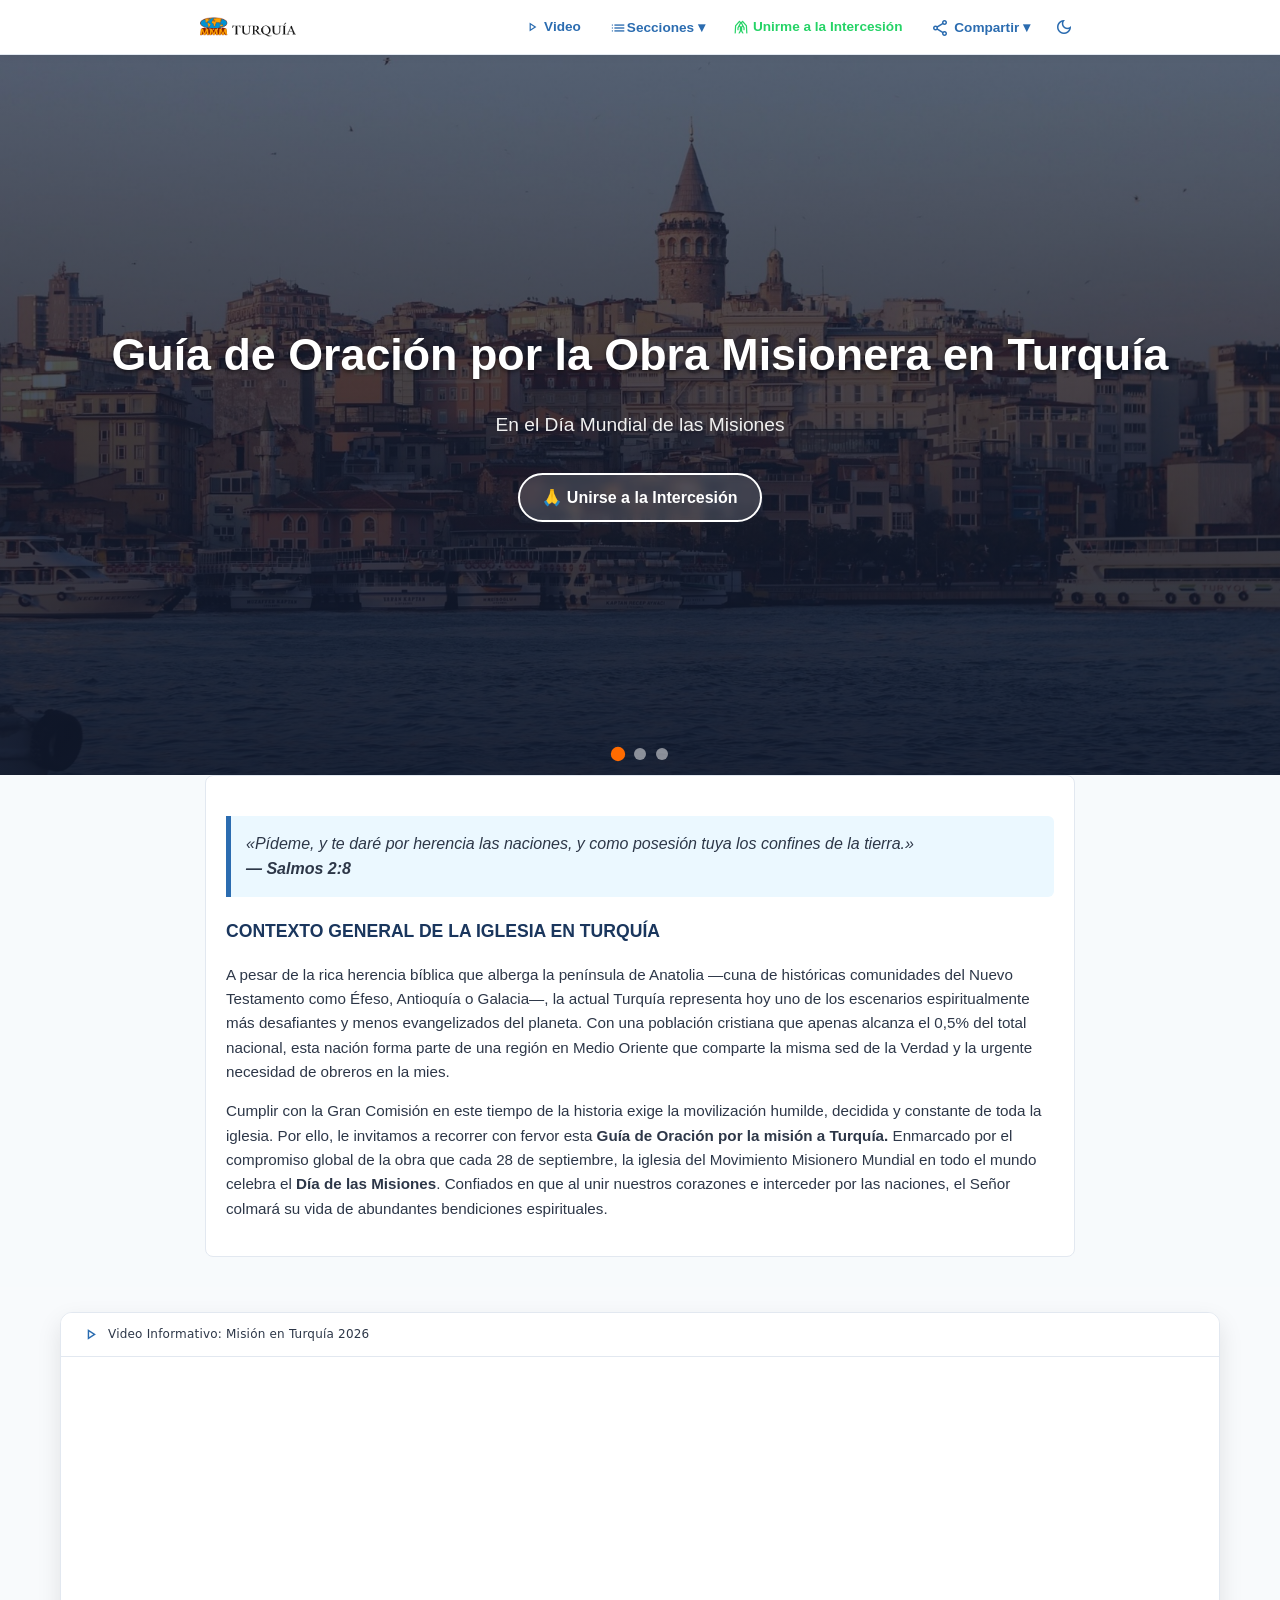
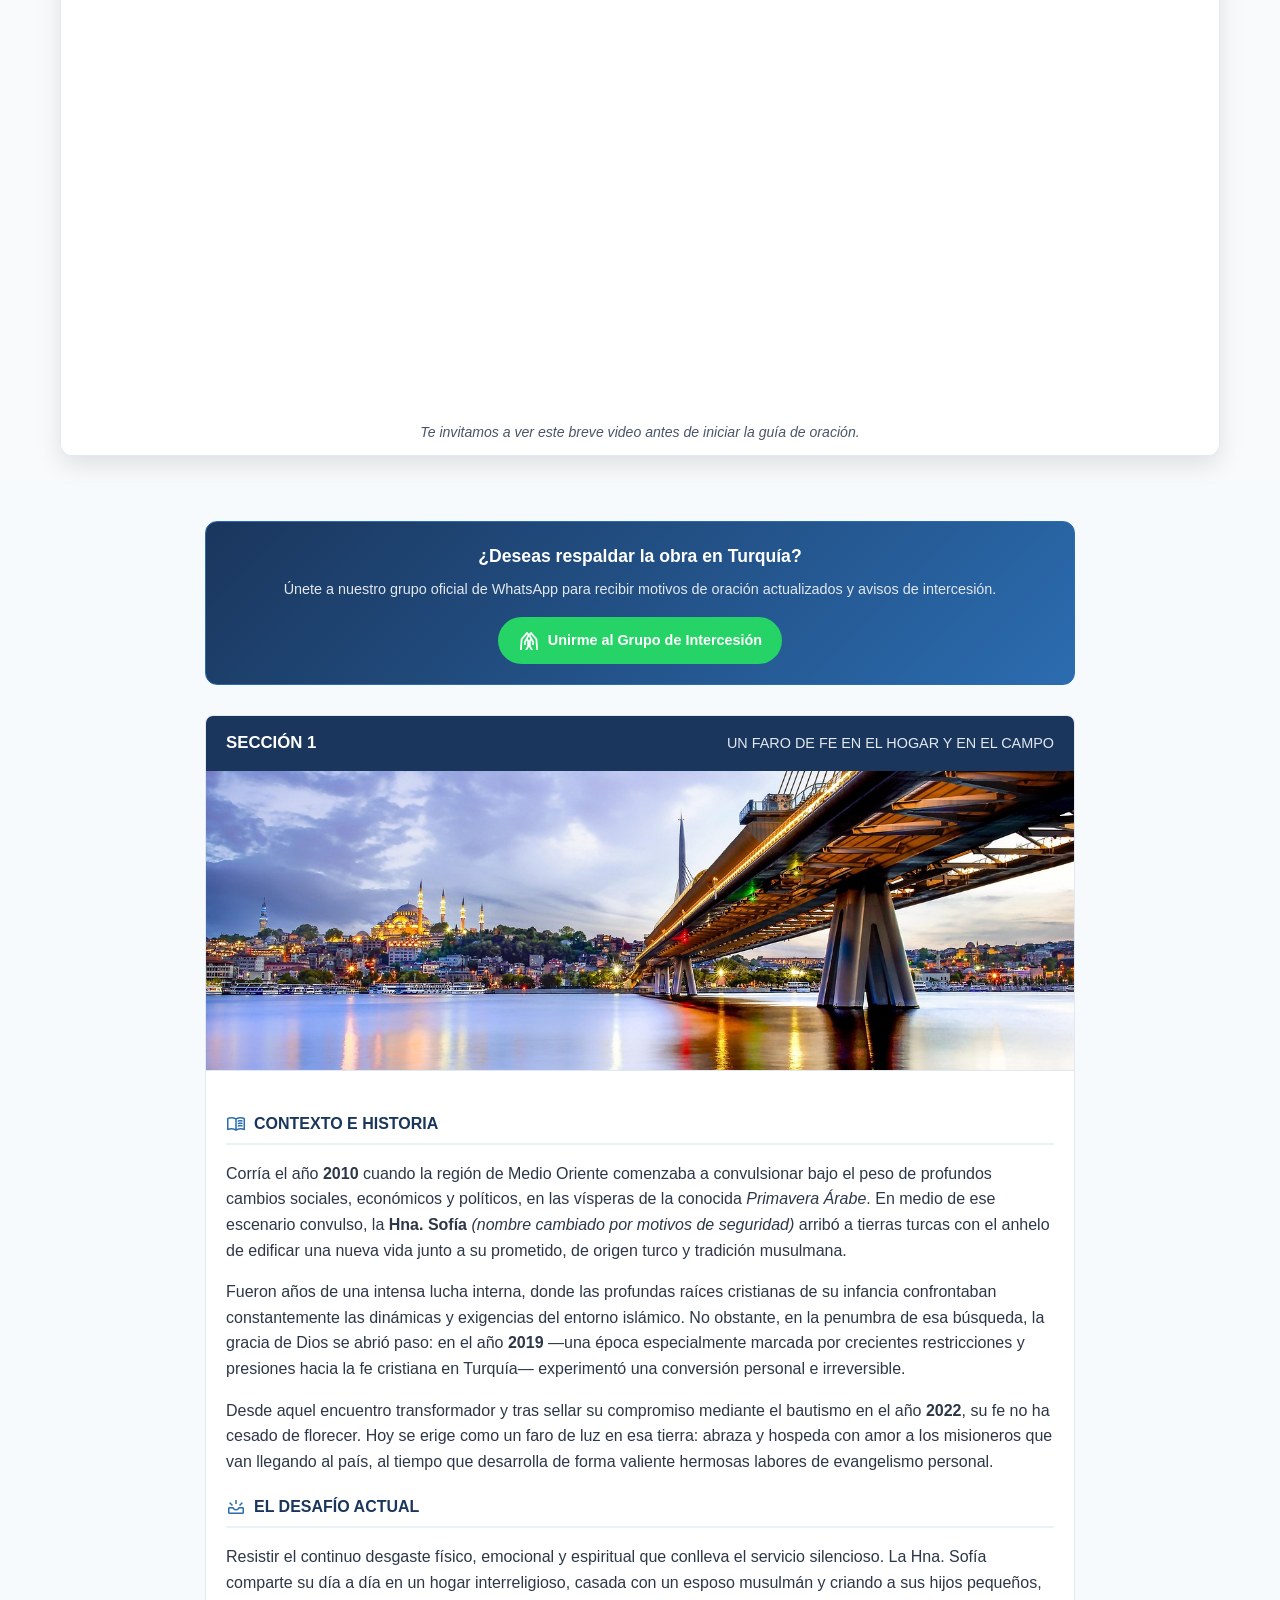
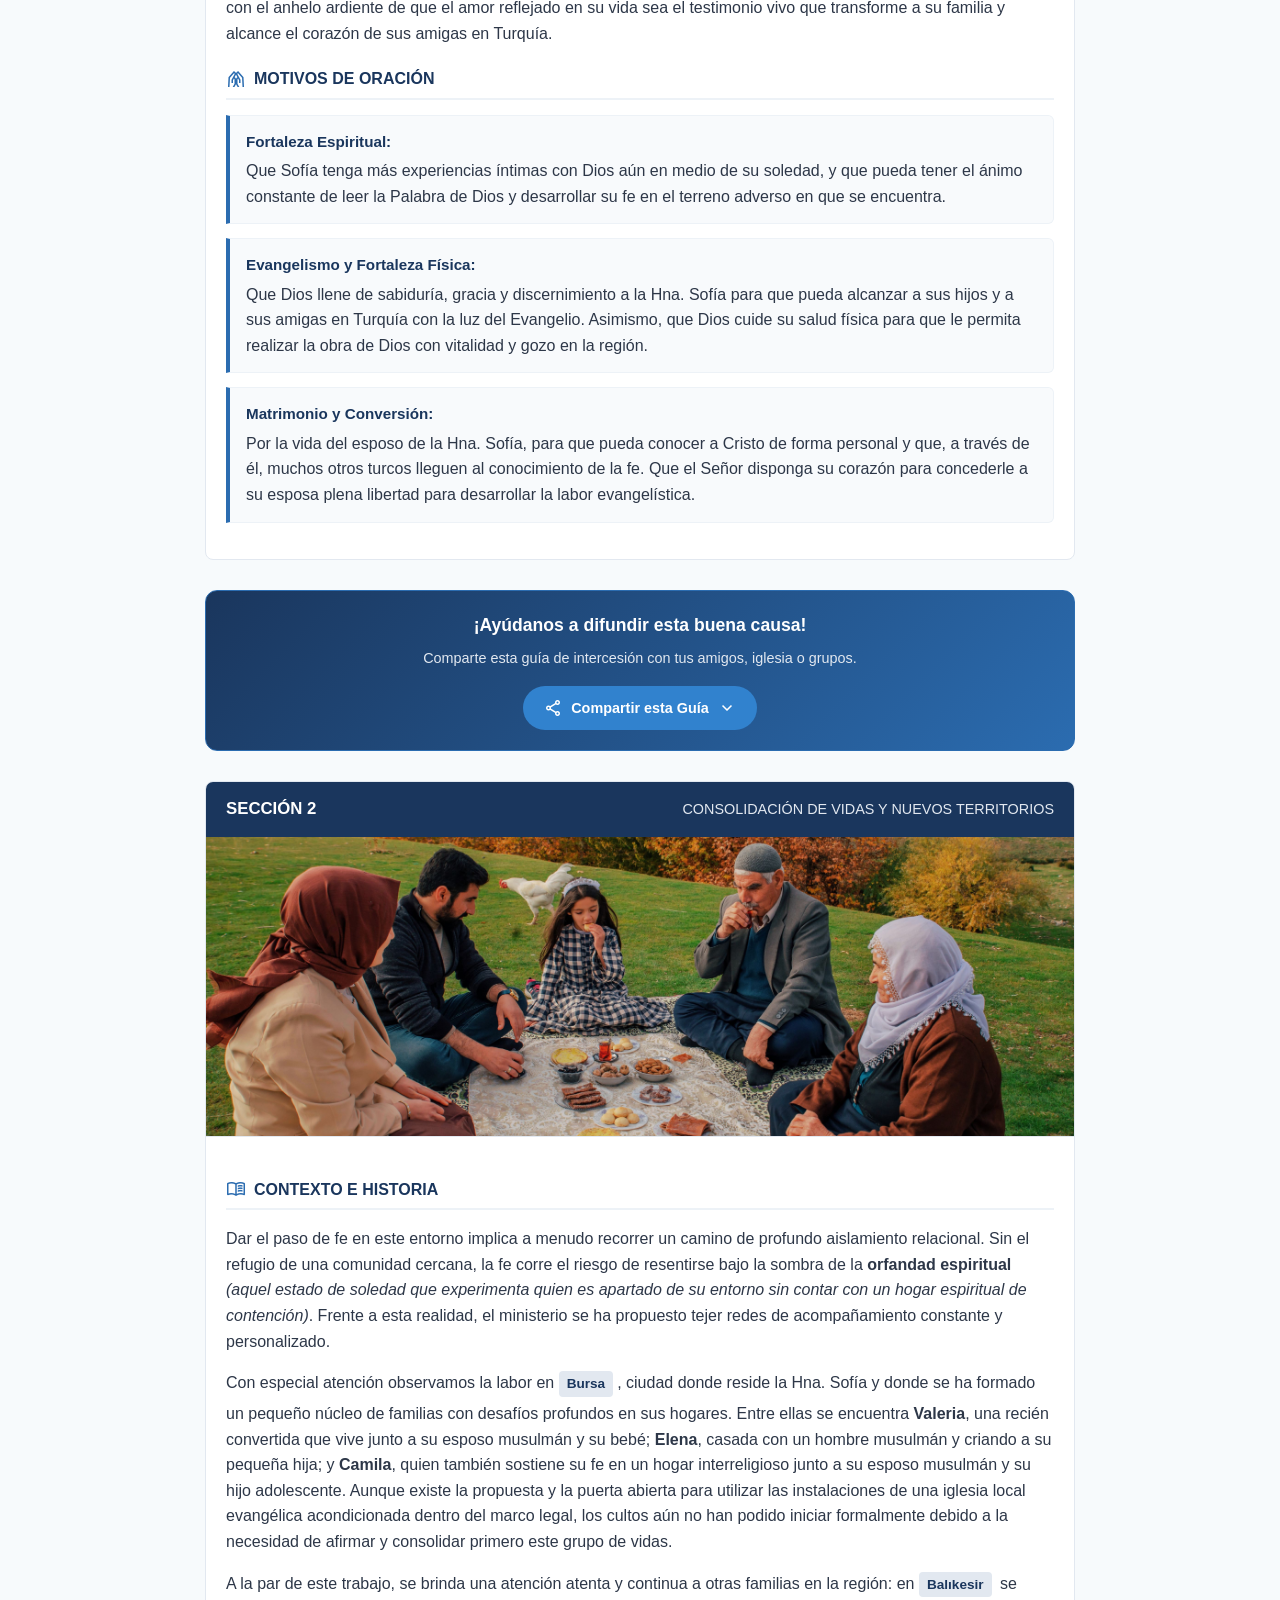
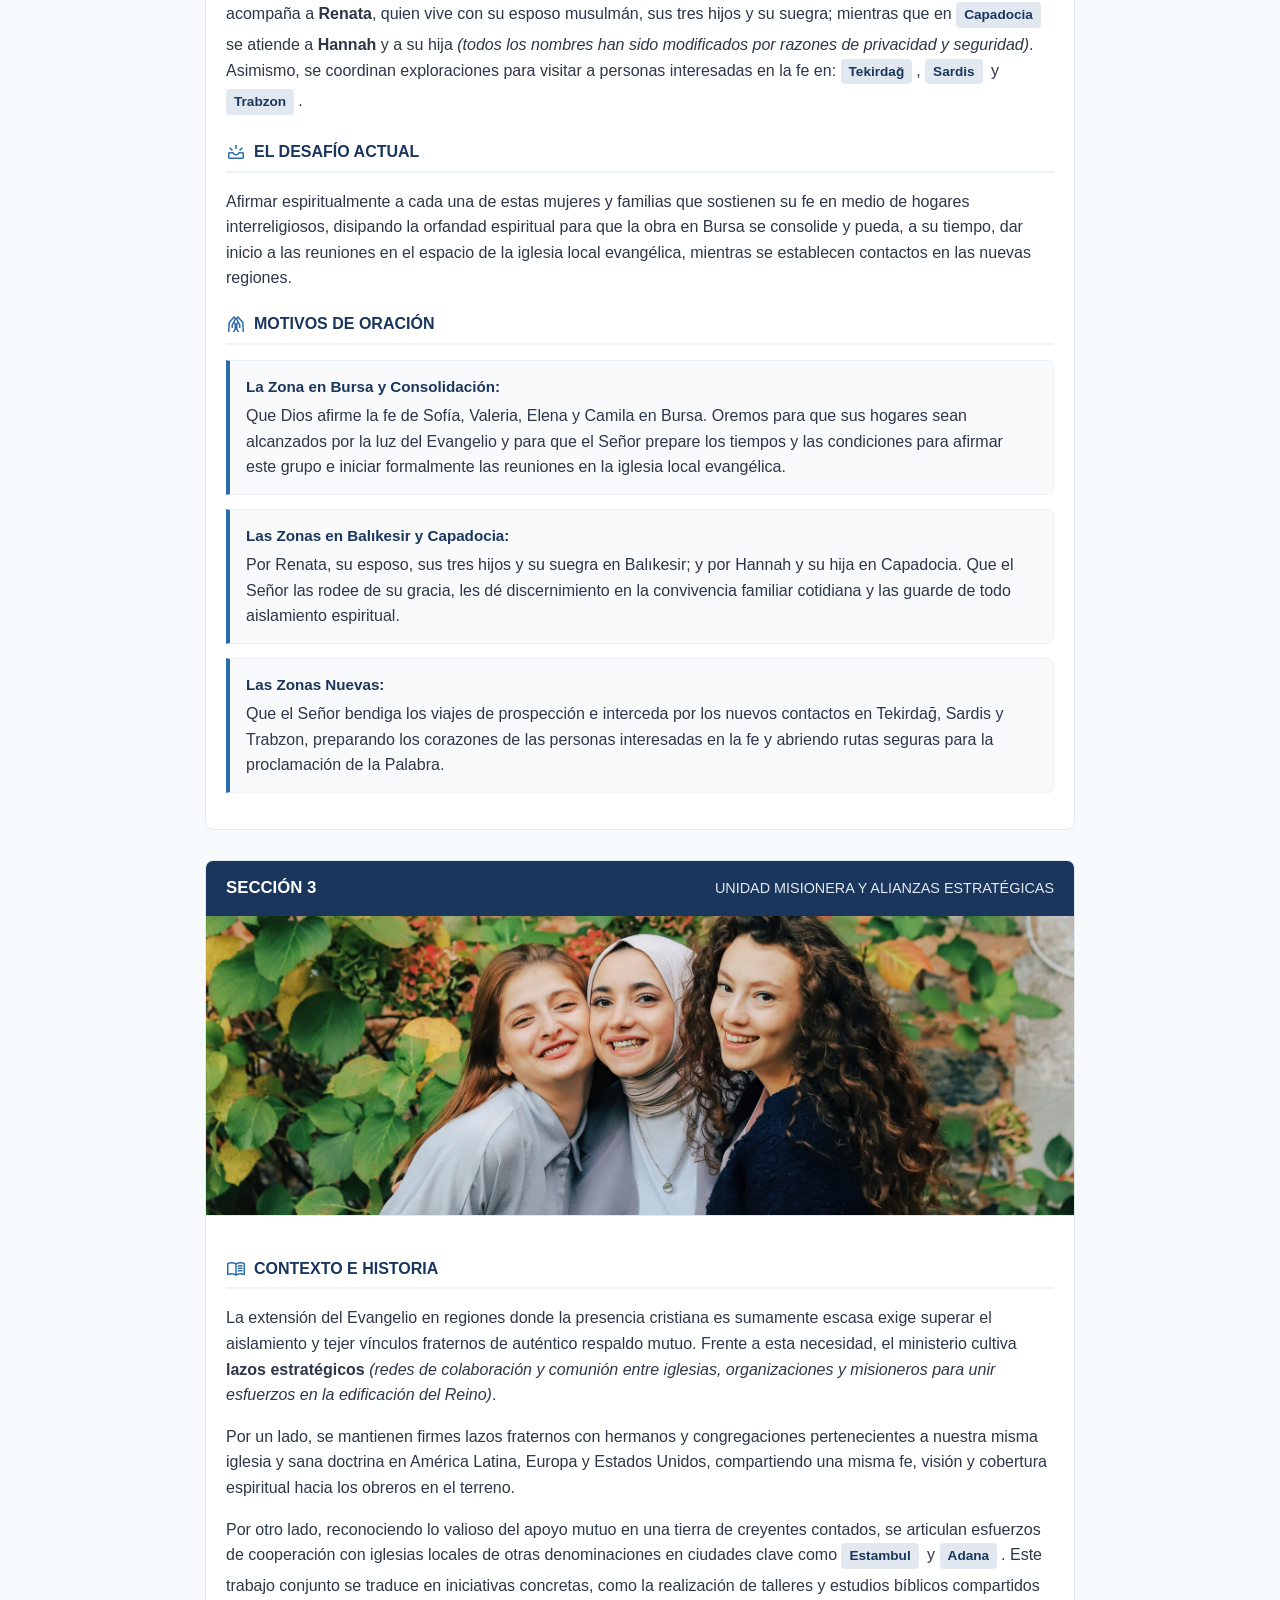
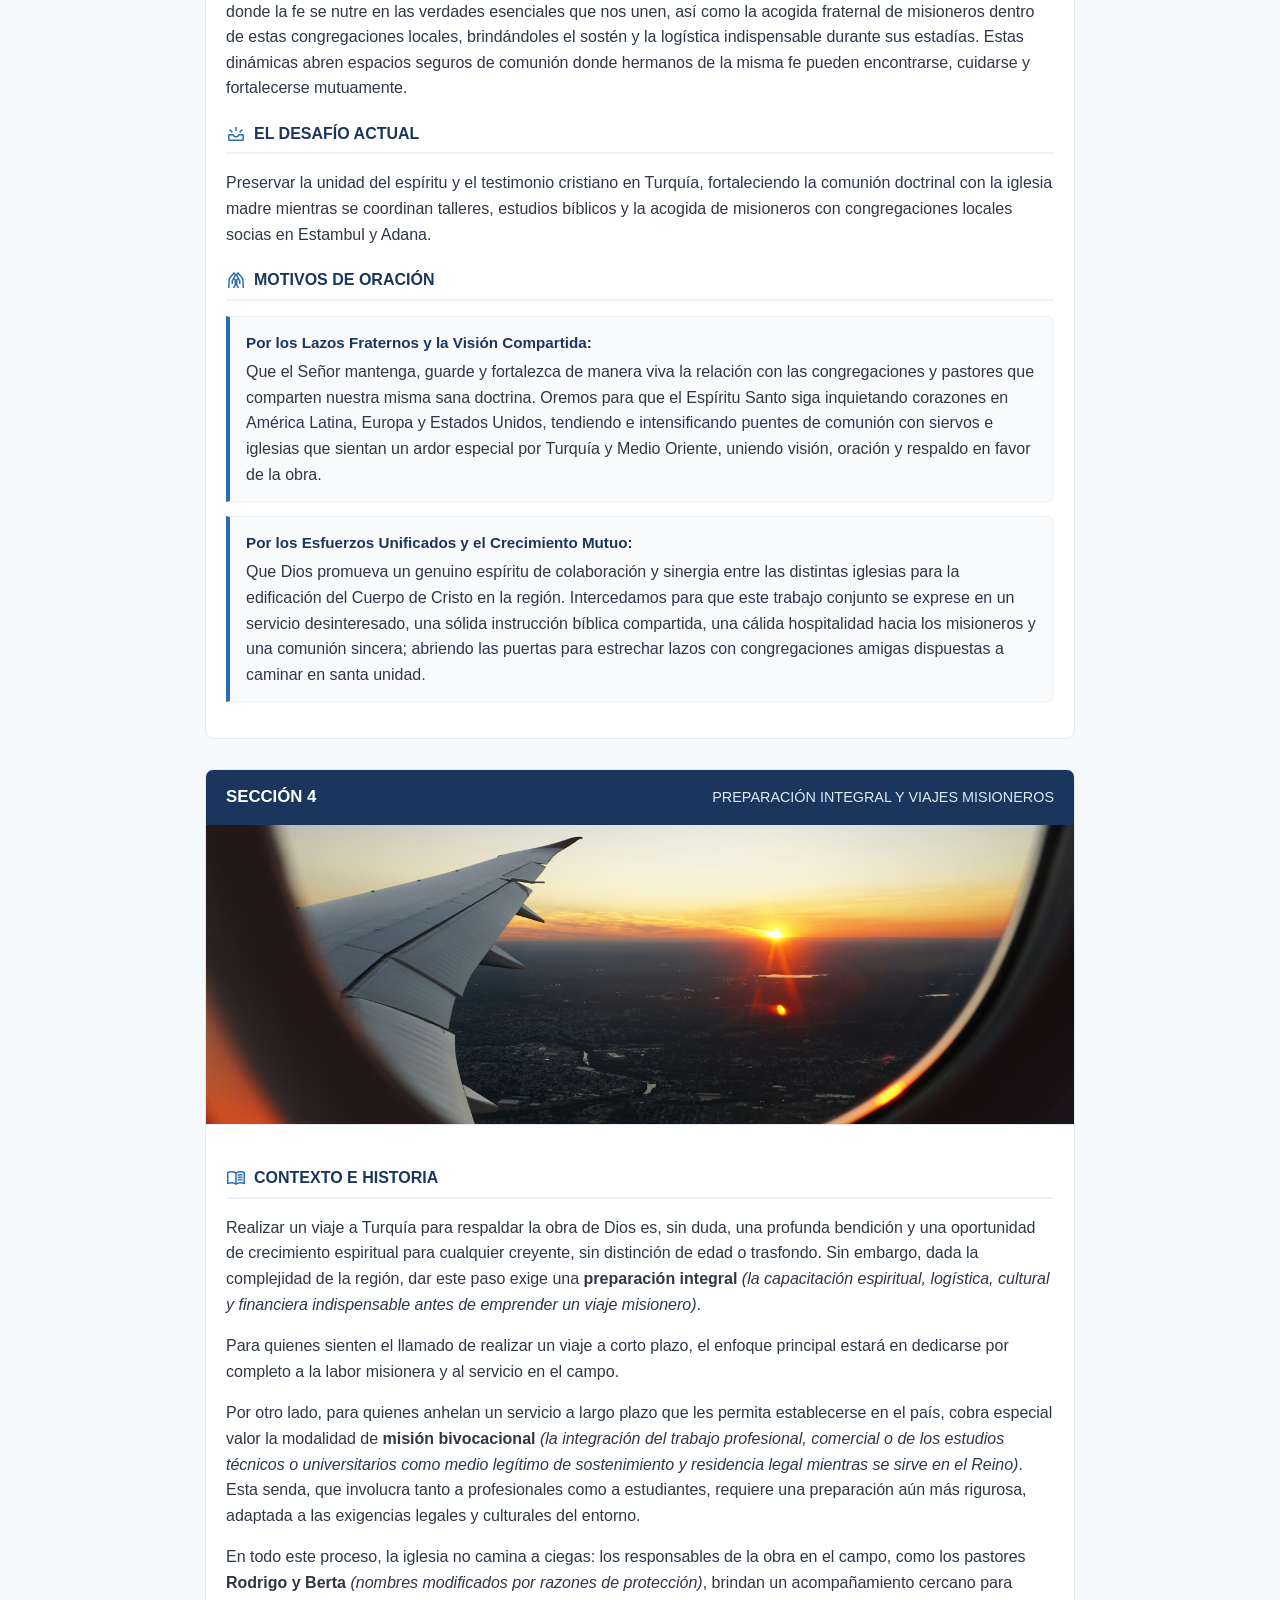
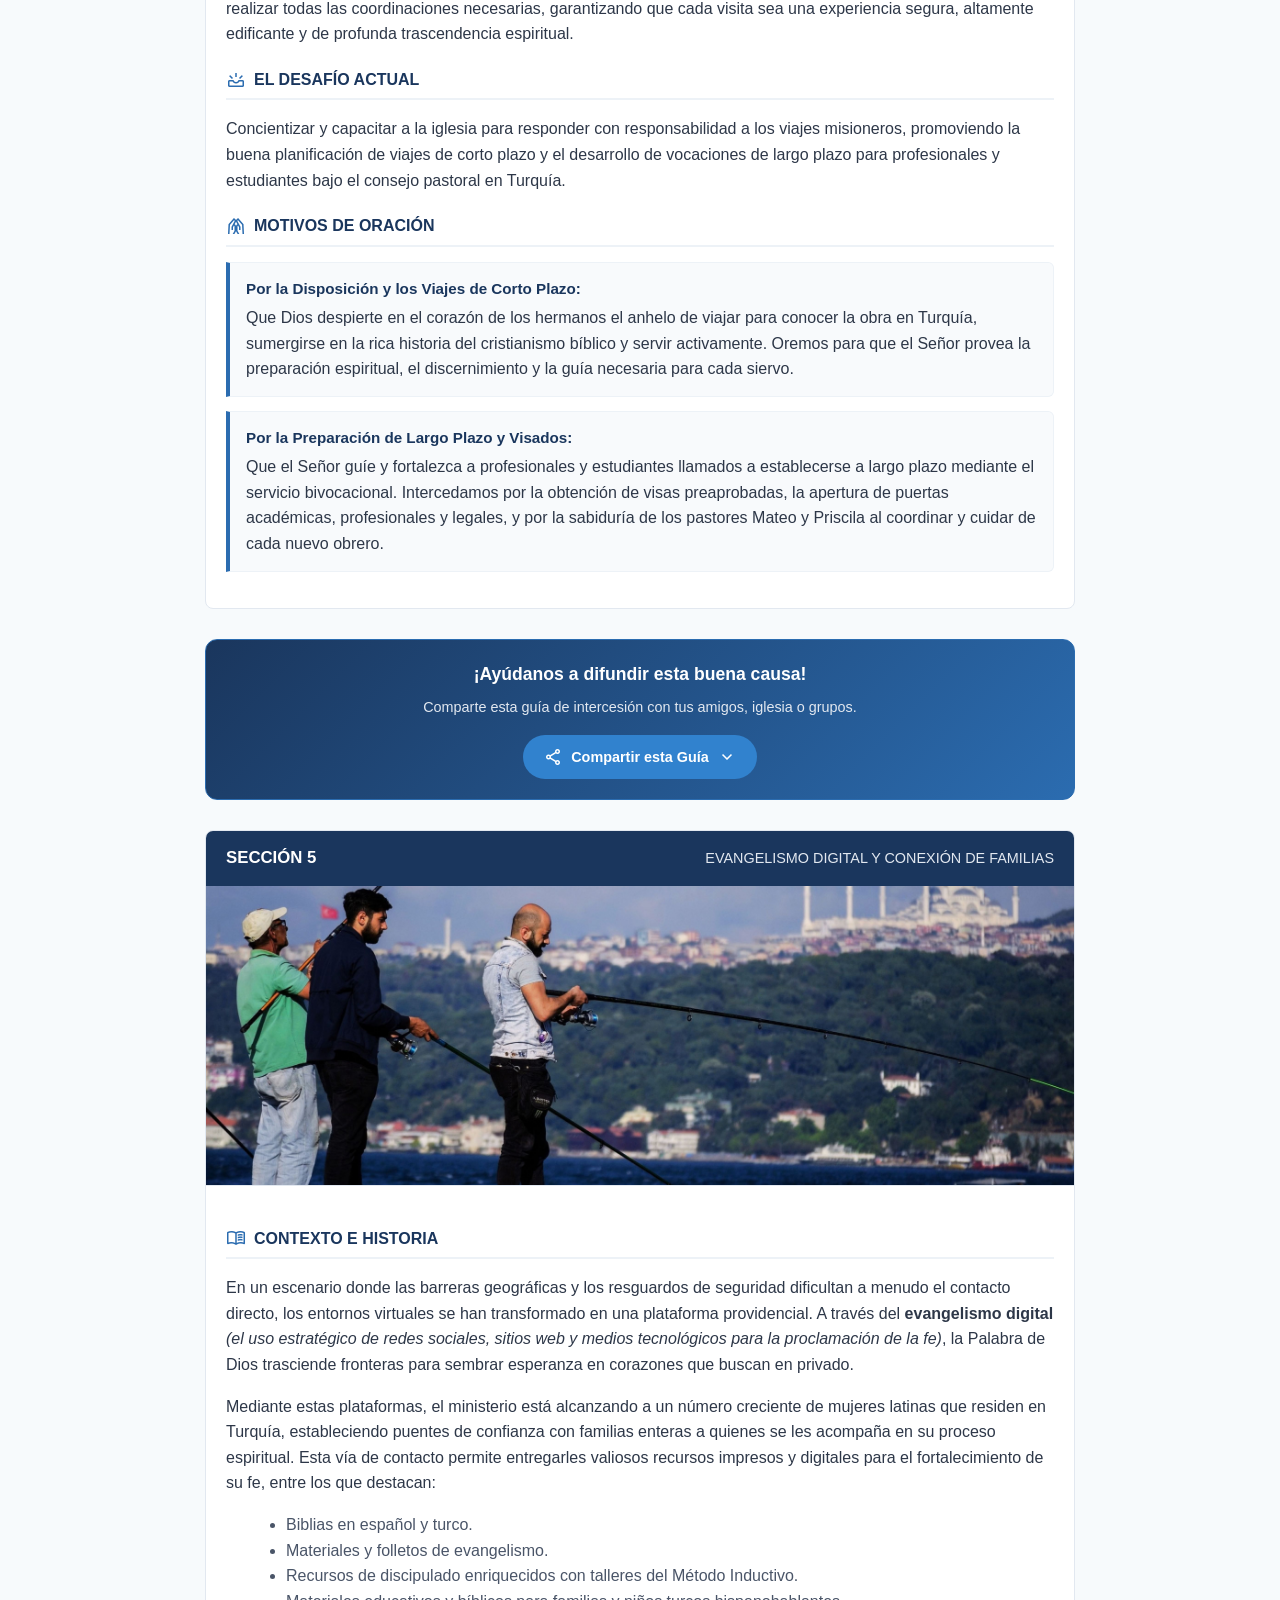
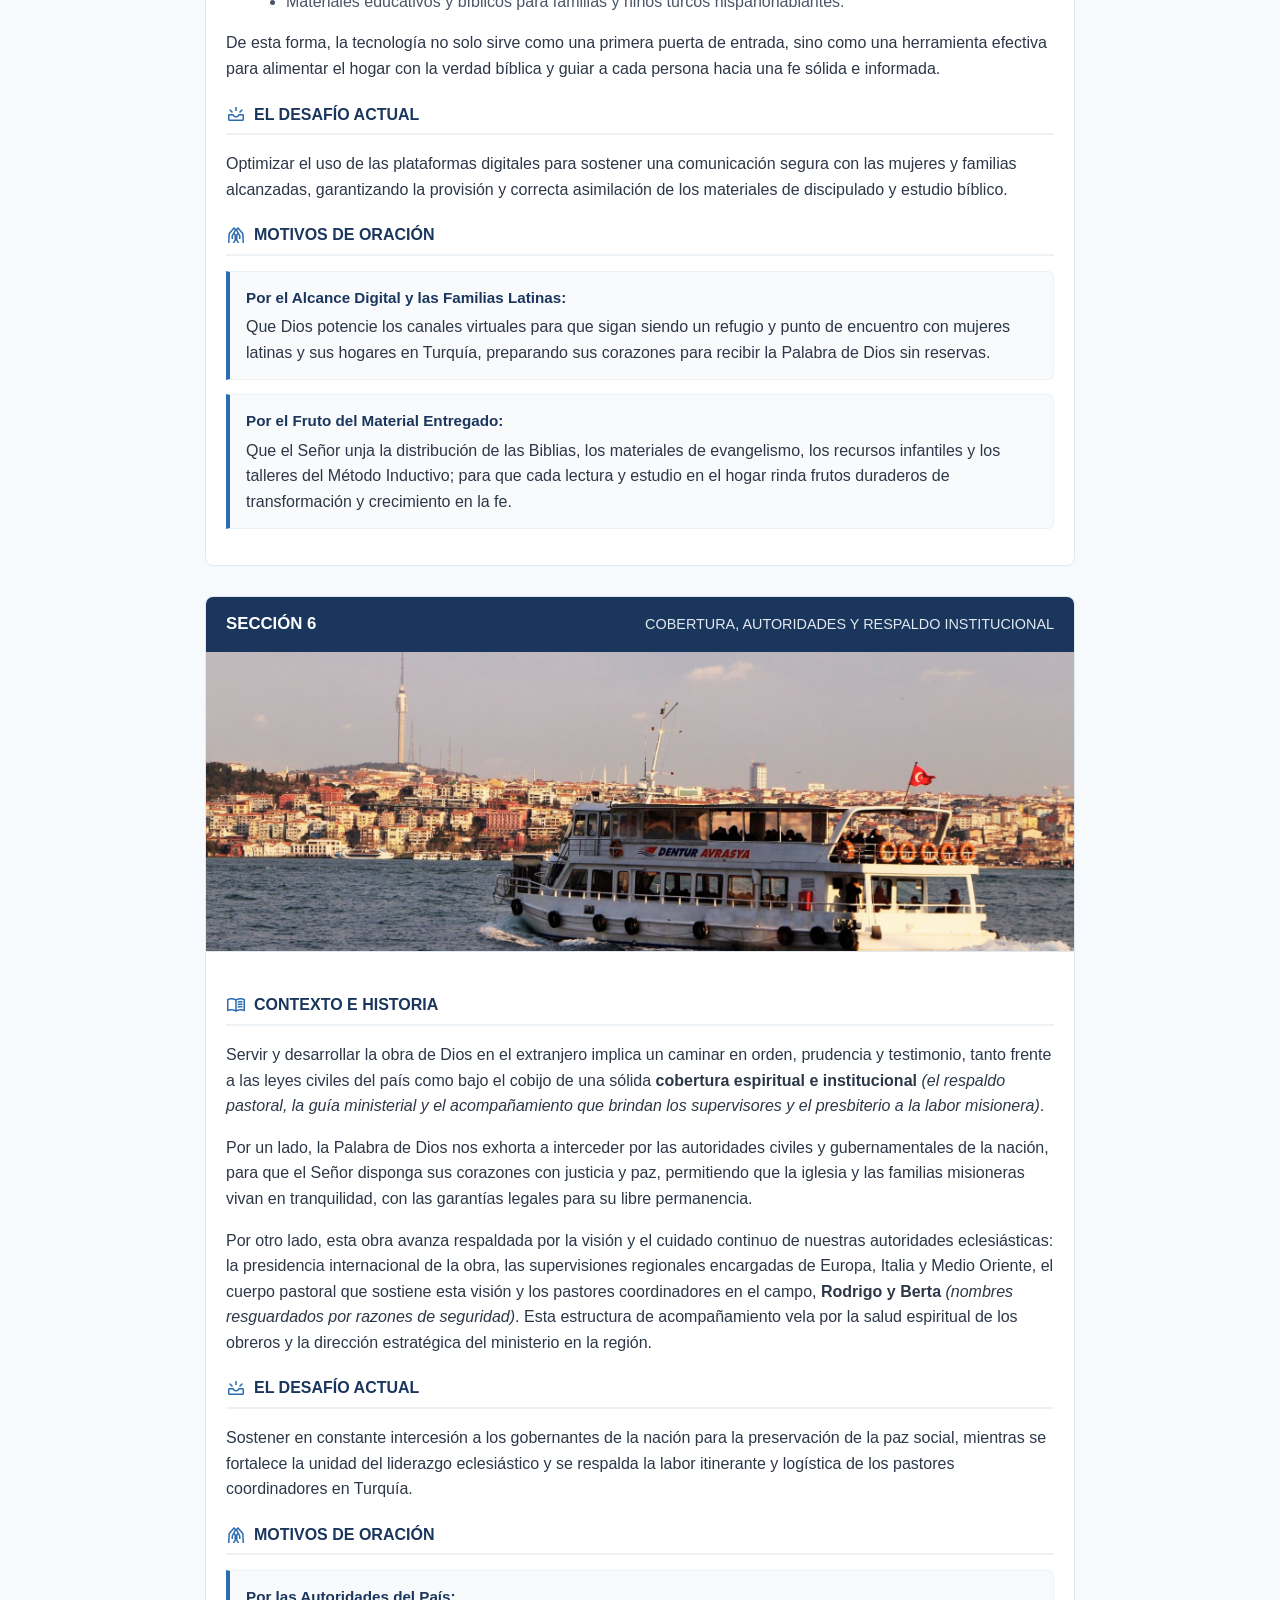
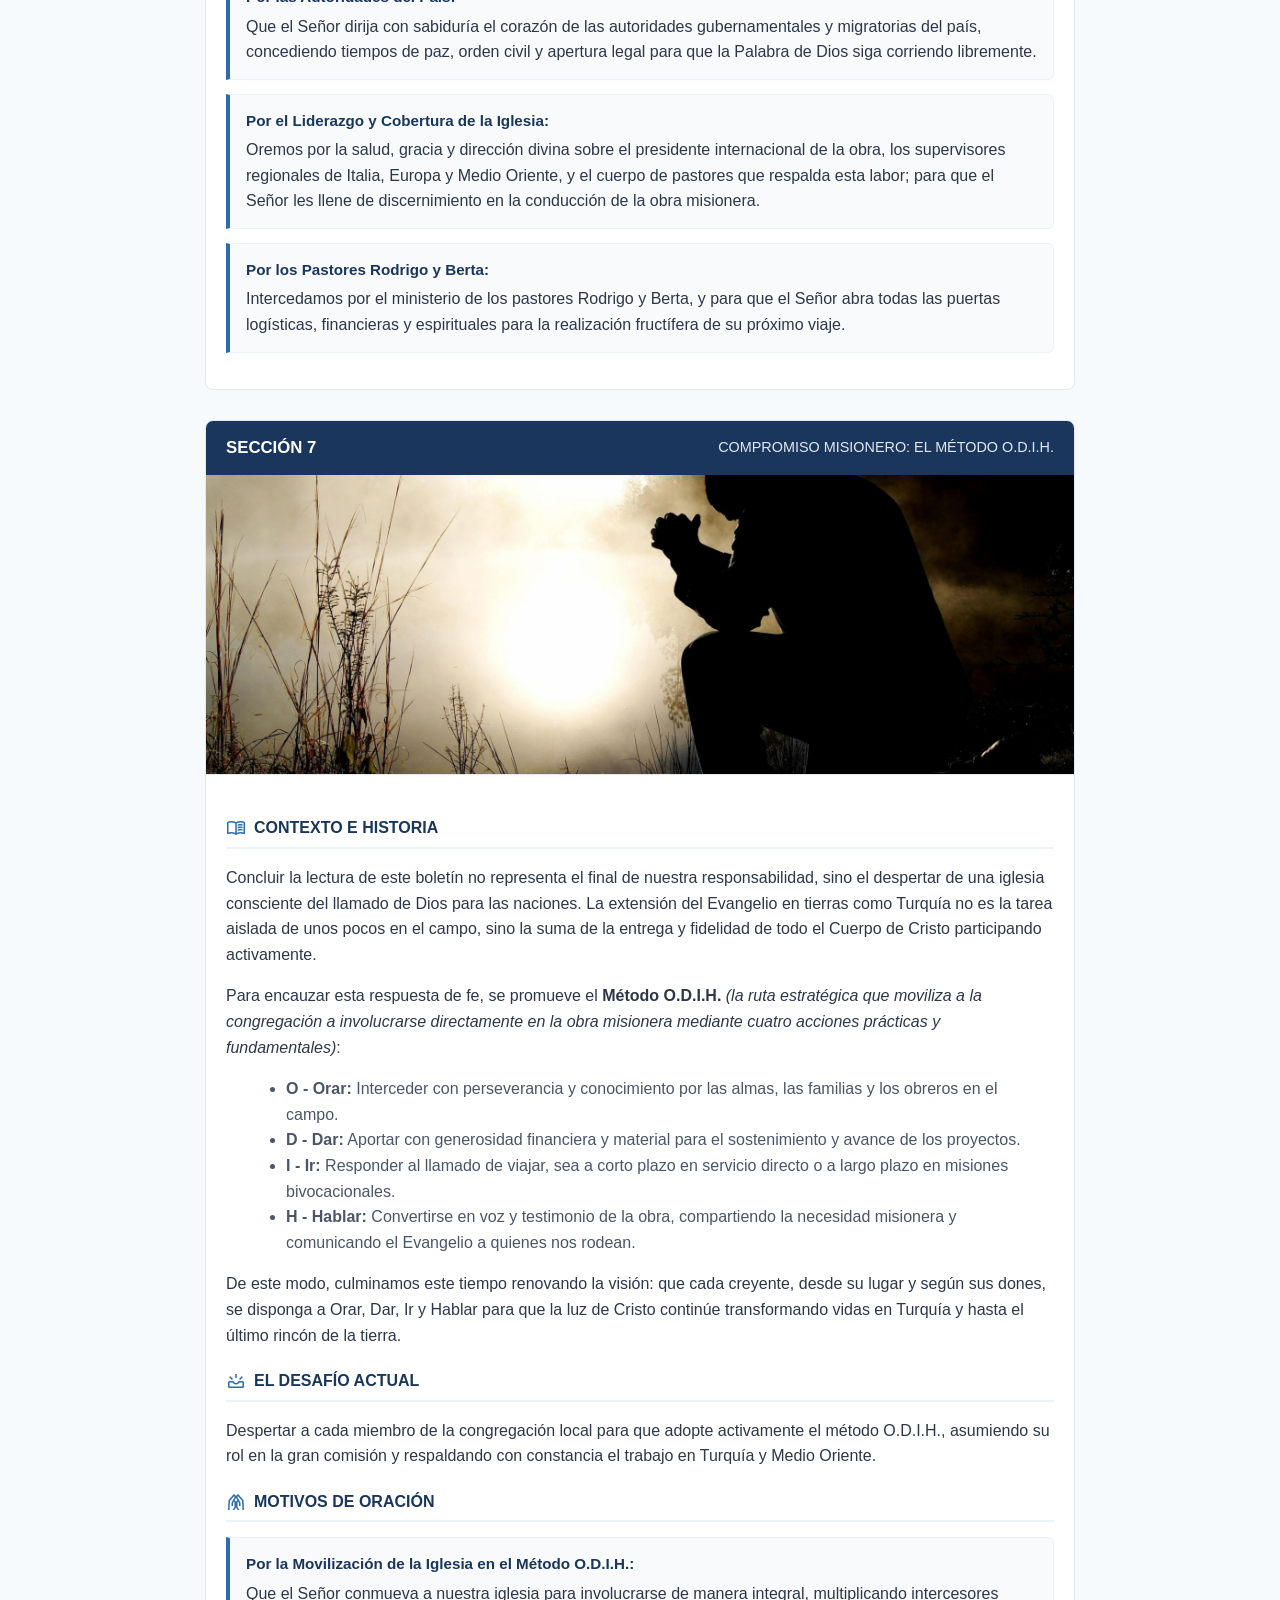
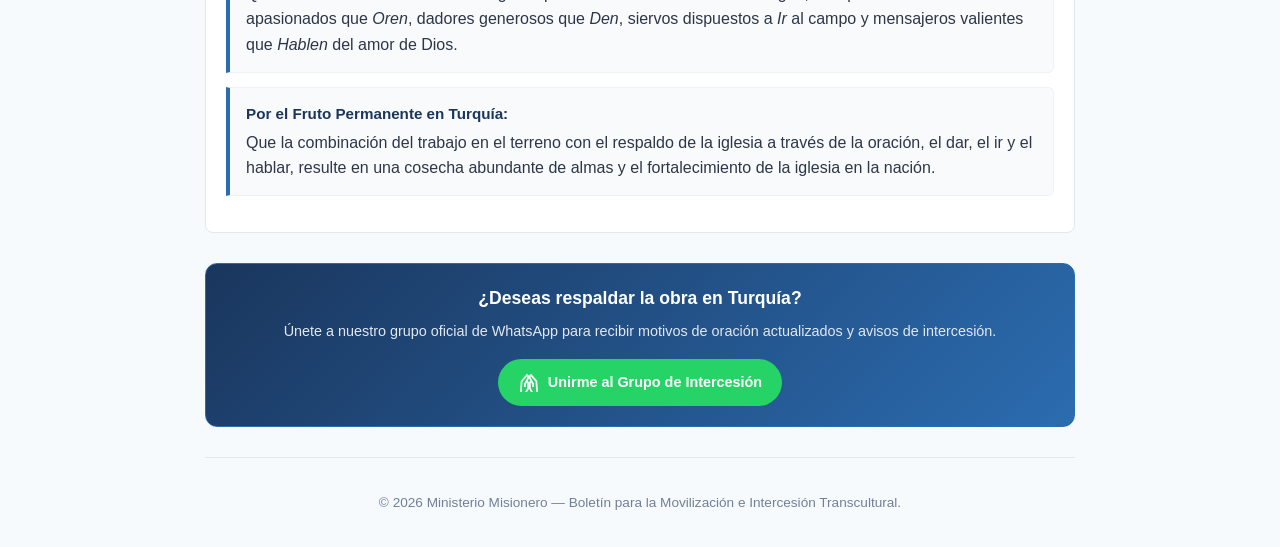
==== index.html @ 271e9c26 "Add files via upload" ====
<!DOCTYPE html>
<html lang="es">
<head>
    <meta charset="UTF-8">
    <meta name="viewport" content="width=device-width, initial-scale=1.0">
    <title>Guía de Oración — Turquía</title>

    <!-- Etiquetas Open Graph para vista previa en redes sociales / WhatsApp -->
    <meta property="og:title" content="Guía de Oración — Turquía" />
    <meta property="og:description" content="Día Mundial de las Misiones" />
    <meta property="og:image" content="https://github.com/tdcmhk/guiadeoracion/blob/327a1ba7e71f60b0b2d4db89c4e04e605d1cb3b3/coverlink.jpg" />
    <meta property="og:url" content="https://misionturquia.site/" />
    <meta property="og:type" content="website" />

    <!-- Google Material Symbols (Iconos seleccionados) -->
    <!-- Carga de la fuente Google Material Symbols con TODOS los iconos del sitio -->
   
    <!-- Carga universal de Google Material Symbols (Soporta todos los iconos) -->
        <link rel="stylesheet" href="https://fonts.googleapis.com/css2?family=Material+Symbols+Outlined:opsz,wght,FILL,GRAD@20..48,100..700,0..1,-50..200" />

    <style>
        :root {
            --primary-color: #1a365d;
            --secondary-color: #2b6cb0;
            --accent-color: #c53030;
            --bg-color: #f7fafc;
            --card-bg: #ffffff;
            --text-color: #2d3748;
            --light-gray: #e2e8f0;
            --dark-border: #cbd5e0;
        }

        /* Smooth Scroll y reajuste de caja para evitar desbordamientos */
        html { scroll-behavior: smooth; }
        * { box-sizing: border-box; }

        body {
            font-family: 'Segoe UI', Tahoma, Geneva, Verdana, sans-serif;
            line-height: 1.6;
            color: var(--text-color);
            background-color: var(--bg-color);
            margin: 0;
            padding: 0;
        }

        .container {
            max-width: 900px;
            margin: 0 auto;
            padding: 0 15px;
        }

        /* BARRA DE NAVEGACIÓN STICKY */
        .sticky-nav {
            position: sticky;
            top: 0;
            z-index: 1000;
            background-color: rgba(255, 255, 255, 0.95);
            backdrop-filter: blur(8px);
            border-bottom: 1px solid var(--light-gray);
            box-shadow: 0 2px 8px rgba(0,0,0,0.05);
            padding: 10px 0;
            margin-bottom: 0px;
        }

        .nav-container {
            max-width: 900px;
            margin: 0 auto;
            display: flex;
            align-items: center;
            justify-content: space-between;
            flex-wrap: wrap;
            padding: 0 10px;
            gap: 10px;
        }

        .nav-brand-text {
            color: var(--primary-color);
            font-size: 1.1rem;
            font-weight: 800;
            letter-spacing: 1px;
            text-transform: uppercase;
            text-decoration: none;
            display: flex;
            align-items: center;
            gap: 6px;
        }

        .nav-brand-text span.brand-accent { color: var(--secondary-color); }

        .nav-links {
            display: flex;
            align-items: center;
            gap: 8px;
            flex-wrap: wrap;
        }

        .nav-link {
            color: var(--secondary-color);
            text-decoration: none;
            font-size: 0.85rem;
            font-weight: 600;
            padding: 6px 10px;
            border-radius: 20px;
            transition: all 0.2s ease;
        }

        .nav-link:hover {
            background-color: #ebf8ff;
            color: var(--primary-color);
        }

        /* MENÚ DESPLEGABLE */
        .dropdown { position: relative; display: inline-block; }

        .dropdown-menu {
            display: none;
            position: absolute;
            top: 100%;
            left: 0;
            background-color: #ffffff;
            min-width: 240px;
            box-shadow: 0 8px 20px rgba(0,0,0,0.12);
            border: 1px solid var(--light-gray);
            border-radius: 8px;
            padding: 8px 0;
            z-index: 1100;
            margin-top: 5px;
        }

        .dropdown-menu a {
            color: var(--text-color);
            padding: 10px 16px;
            text-decoration: none;
            display: block;
            font-size: 0.85rem;
            font-weight: 500;
        }

        .dropdown-menu a:hover {
            background-color: #ebf8ff;
            color: var(--secondary-color);
        }

        .dropdown:hover .dropdown-menu { display: block; }

        header {
            background-color: var(--primary-color);
            color: white;
            padding: 25px 20px;
            border-radius: 8px;
            text-align: center;
            margin-top: 10px;
            margin-bottom: 25px;
            box-shadow: 0 4px 6px rgba(0,0,0,0.08);
            border-bottom: 4px solid var(--accent-color);
        }

        header h1 {
            margin: 0 0 10px 0;
            font-size: 1.5rem;
            text-transform: uppercase;
            letter-spacing: 1px;
            line-height: 1.3;
        }

        header p { margin: 4px 0; font-size: 0.95rem; opacity: 0.95; }

        .verse-box {
            background-color: #ebf8ff;
            border-left: 5px solid var(--secondary-color);
            padding: 15px;
            margin: 20px 0;
            border-radius: 0 6px 6px 0;
            font-style: italic;
        }

        .intro-card {
            background: var(--card-bg);
            padding: 20px;
            border-radius: 8px;
            margin-bottom: 30px;
            border: 1px solid var(--light-gray);
        }

        .day-card {
            background: var(--card-bg);
            border-radius: 8px;
            overflow: hidden;
            margin-bottom: 30px;
            border: 1px solid var(--light-gray);
        }

        .day-header {
            background-color: var(--primary-color);
            color: white;
            padding: 14px 20px;
            font-size: 1.05rem;
            font-weight: 600;
            display: flex;
            align-items: center;
            justify-content: space-between;
            flex-wrap: wrap;
            gap: 5px;
        }

        .day-header span.day-title {
            color: #e2e8f0;
            font-size: 0.9rem;
            font-weight: normal;
            text-transform: uppercase;
        }

        .day-content { padding: 20px; }

        /* FOTOS ADAPTABLES SIN ALTURA FIJA */
        .photo-container {
            width: 100%;
            height: auto;
            max-height: 350px;
            overflow: hidden;
            background-color: #edf2f7;
            display: flex;
            align-items: center;
            justify-content: center;
            border-bottom: 1px solid var(--light-gray);
        }

        .photo-container img {
            width: 100%;
            height: 100%;
            max-height: 350px;
            object-fit: cover;
            object-position: center;
            display: block;
        }

        .section-title {
            color: var(--primary-color);
            font-size: 1rem;
            font-weight: bold;
            margin-top: 20px;
            margin-bottom: 10px;
            border-bottom: 2px solid #edf2f7;
            padding-bottom: 6px;
            text-transform: uppercase;
            display: flex;
            align-items: center;
            gap: 8px;
        }

        .material-symbols-outlined {
            color: var(--secondary-color);
            font-size: 20px;
            vertical-align: middle;
        }

        .prayer-list { list-style: none; padding: 0; margin-top: 15px; }

        .prayer-item {
            background-color: #f8fafc;
            border-left: 4px solid var(--secondary-color);
            padding: 14px 16px;
            margin-bottom: 14px;
            border-radius: 0 6px 6px 0;
            border-top: 1px solid #edf2f7;
            border-right: 1px solid #edf2f7;
            border-bottom: 1px solid #edf2f7;
        }

        .prayer-item strong {
            color: var(--primary-color);
            display: block;
            margin-bottom: 4px;
            font-size: 0.95rem;
        }

        .location-badge {
            display: inline-block;
            background-color: #e2e8f0;
            color: var(--primary-color);
            padding: 2px 8px;
            border-radius: 4px;
            font-size: 0.85rem;
            font-weight: 600;
            margin-right: 4px;
            margin-bottom: 4px;
        }

        /* BANNER WHATSAPP ADAPTABLE */
        .cta-banner {
            background: linear-gradient(135deg, #1a365d 0%, #2b6cb0 100%);
            color: #ffffff;
            border-radius: 12px;
            padding: 20px 15px;
            text-align: center;
            margin: 30px 0;
            border: 1px solid var(--secondary-color);
        }

        .cta-banner h3 { margin: 0 0 8px 0; font-size: 1.1rem; color: #ffffff; }
        .cta-banner p { margin: 0 0 16px 0; font-size: 0.9rem; color: #e2e8f0; }

        .btn-whatsapp-block {
            display: inline-flex;
            align-items: center;
            justify-content: center;
            gap: 8px;
            background-color: #25d366;
            color: #ffffff !important;
            padding: 12px 20px;
            border-radius: 30px;
            text-decoration: none !important;
            font-weight: 700;
            font-size: 0.9rem;
            max-width: 100%;
        }

        footer {
            text-align: center;
            padding: 20px 15px;
            color: #718096;
            font-size: 0.85rem;
            margin-top: 30px;
            border-top: 1px solid var(--light-gray);
        }

        /* AJUSTES ESPECÍFICOS PARA CELULARES (PANTALLAS MENORES A 600PX) */
        @media (max-width: 600px) {
            .nav-container {
                justify-content: center;
                flex-direction: column;
                gap: 8px;
            }
            .nav-links { justify-content: center; width: 100%; }
            header h1 { font-size: 1.25rem; }
            .day-header { flex-direction: column; align-items: flex-start; }
            .day-content { padding: 15px; }
            .photo-container, .photo-container img { max-height: 220px; }
            .dropdown-menu { position: fixed; left: 5%; right: 5%; width: 90%; }
        }

        /* Botón hamburguesa oculto por defecto en computadoras */
        .nav-toggle {
            display: none;
            background: none;
            border: none;
            color: var(--primary-color);
            cursor: pointer;
            padding: 5px;
        }

        .nav-toggle span {
            font-size: 28px;
        }

        /* REGLAS RESPONSIVE PARA EL MENÚ EN CELULARES */
        @media (max-width: 600px) {
            .nav-container {
                flex-direction: row; /* Mantiene logo y botón en la misma línea */
                justify-content: space-between;
                align-items: center;
          }

            .nav-toggle {
                display: block; /* Muestra el botón hamburguesa */
            }

           /* Estilos del menú desplegado en celular */
            .nav-links {
                display: none;
                position: absolute;
                top: 100%;
                left: 0;
                width: 100%;
                background-color: #ffffff;
                box-shadow: 0 8px 16px rgba(0,0,0,0.15);
                padding: 15px;
                flex-direction: column;
                z-index: 2001;
            }

                    /* Clase activa que expande el menú al hacer clic */
                .nav-links.nav-active {
                display: flex !important;
            }

            .nav-link {
                text-align: center;
                padding: 10px;
                background-color: #f8fafc;
            }

            .dropdown-menu {
                position: static; /* Ajusta el desplegable dentro del menú colapsado */
                box-shadow: none;
                border: none;
                background-color: #edf2f7;
                width: 100%;
            }
             }
            /* Transición suave para ocultar y mostrar la barra */
            .sticky-nav {
                position: sticky;
                top: 0;
                z-index: 2000;
                transition: transform 0.3s ease-in-out;
            }

            /* Oculta la barra hacia arriba */
            .sticky-nav.nav-hidden {
                transform: translateY(-100%);
            }

            /* Estilos para los enlaces dentro del desplegable de compartir */
            .share-item {
                display: flex !important;
                align-items: center;
                gap: 10px;
                padding: 10px 16px;
                font-size: 0.9rem;
                font-weight: 600;
                text-decoration: none;
                transition: background-color 0.2s ease;
            }

            /* Color distintivo suave para WhatsApp al pasar el mouse */
            .share-wa {
                color: #2d3748;
            }
            .share-wa:hover {
                background-color: #e8fadf !important;
                color: #25D366 !important;
            }

            /* Color distintivo suave para Facebook al pasar el mouse */
            .share-fb {
                color: #2d3748;
            }
            .share-fb:hover {
                background-color: #e7f1ff !important;
                color: #1877F2 !important;
            }

            /* Compatibilidad con Modo Nocturno */
            body.dark-mode .share-item {
                color: #e0e0e0 !important;
            }
            body.dark-mode .share-wa:hover {
                background-color: #1b3823 !important;
                color: #25D366 !important;
            }
            body.dark-mode .share-fb:hover {
                background-color: #102a45 !important;
                color: #1877F2 !important;
            }

            /* Ajuste de tamaño para iconos de Flaticon en el menú */
            .flaticon-icon {
                width: 20px;
                height: 20px;
                object-fit: contain;
                vertical-align: middle;
            }

            /* Mantener el contenedor flex perfectamente alineado */
            .share-item {
                display: flex !important;
                align-items: center;
                gap: 10px;
                padding: 10px 16px;
                font-size: 0.9rem;
                font-weight: 600;
                text-decoration: none;
            }

            /* Layout del Hero Header */
            .hero-header {
                position: relative;
                width: 100%;
                min-height: 80vh;
                display: flex;
                align-items: center;
                justify-content: center;
                text-align: center;
                overflow: hidden;
                padding: 60px 20px;
                box-sizing: border-box;
            }

            /* Contenedor de las imágenes de fondo */
            .carousel-container {
                position: absolute;
                top: 0;
                left: 0;
                width: 100%;
                height: 100%;
                z-index: 0;
            }

            .carousel-slide {
                position: absolute;
                top: 0;
                left: 0;
                width: 100%;
                height: 100%;
                opacity: 0;
                z-index: 0; /* Por defecto atrás */
                transition: opacity 1.2s ease-in-out; /* Transición suave de 1.2 segundos */
            }

            .carousel-slide.active {
                opacity: 1;
                z-index: 1; /* Pasa al frente al activarse */
            }
            .carousel-slide img {
                width: 100%;
                height: 100%;
                object-fit: cover;
                object-position: center;
            }

            /* Overlay para oscurecer el fondo y resaltar el texto */
            .hero-overlay {
                position: absolute;
                top: 0;
                left: 0;
                width: 100%;
                height: 100%;
                background: linear-gradient(180deg, rgba(15, 23, 42, 0.6) 0%, rgba(15, 23, 42, 0.9) 100%);
                z-index: 1;
            }

    

        .hero-content {
            position: relative;
            z-index: 2; /* Mantiene el texto y botones por encima de la capa */
            text-align: center;
            color: #ffffff;
            padding: 2rem 1rem;
        }

        /* 2. Jerarquía de Textos */
        .hero-content h1 {
            font-size: 2.8rem;
            font-weight: 700;
            margin-bottom: 1rem;
            text-shadow: 0 2px 4px rgba(0, 0, 0, 0.5);
        }

        .hero-content p {
            font-size: 1.2rem;
            margin-bottom: 2rem;
            color: #f0f0f0;
        }

                /* 3. Estilo de Botones (Visibilidad y Contraste Mejorados) */
        .hero-buttons {
            display: flex;
            justify-content: center;
            gap: 15px;
            flex-wrap: wrap;
            margin-bottom: 25px;
        }

            /* Botón Principal (Destacado en Blanco/Sólido) */
            .btn-primary {
                background-color: #ffffff;
                color: #1a1a1a;
                padding: 12px 24px;
                border-radius: 30px;
                font-weight: 600;
                text-decoration: none;
                transition: all 0.3s ease;
                box-shadow: 0 4px 12px rgba(0,0,0,0.2);
            }

            .btn-primary:hover {
                background-color: #f0f0f0;
                transform: translateY(-2px);
            }

            /* Botón Secundario (Borde Blanco Transparente) */
            .btn-secondary {
                background-color: rgba(255, 255, 255, 0.15);
                color: #ffffff;
                border: 2px solid #ffffff;
                padding: 10px 22px;
                border-radius: 30px;
                font-weight: 600;
                text-decoration: none;
                backdrop-filter: blur(5px);
                transition: all 0.3s ease;
            }

            .btn-secondary:hover {
                background-color: #ffffff;
                color: #1a1a1a;
                transform: translateY(-2px);
            }

           /* 5. Indicadores del Carrusel (Dots) */
            .carousel-dots {
                position: absolute;
                bottom: 15px; /* Controla qué tan abajo se posicionan los puntos */
                left: 50%;
                transform: translateX(-50%); /* Centra los puntos horizontalmente */
                display: flex;
                gap: 10px; /* Espacio entre los puntos */
                z-index: 10; /* Asegura que queden sobre las imágenes o diapositivas */
            }

            .dot {
                width: 12px;
                height: 12px;
                background-color: rgba(255, 255, 255, 0.5);
                border-radius: 50%;
                cursor: pointer;
                transition: background-color 0.3s ease;
            }

            .dot.active {
                background-color: #ff6b00; /* Naranja destacado para el activo */
                transform: scale(1.2);
            }

           /* ==========================================
   REGLAS RESPONSIVE PARA EL HEADER / HERO
   ========================================== */

        /* Pantallas medianas (Tabletas / Laptops pequeñas) */
        @media screen and (max-width: 768px) {
            .hero-content {
                padding: 1.5rem 1rem;
            }

            .hero-content h1 {
                font-size: 2rem; /* Reduce el tamaño del título */
                line-height: 1.2;
            }

            .hero-content p {
                font-size: 1rem;
                margin-bottom: 1.5rem;
            }

            .hero-buttons {
        flex-direction: column; /* Apila los botones si hay más de uno */
        align-items: center; /* Centra el botón en la pantalla */
        gap: 12px;
        margin-top: 2rem; /* Mayor espacio de separación con el subtítulo en móviles */
    }

            .btn-primary, .btn-secondary, .btn-hero {
        width: 100%;
        max-width: 280px;
        text-align: center; /* Centra el texto del botón en móviles */
        display: inline-flex;
        justify-content: center; /* Centra el icono y el texto horizontalmente */
        align-items: center;
    }
        }


        
      /* Pantallas pequeñas (Móviles) - CENTRADO PERFECTO */
        @media screen and (max-width: 480px) {
            /* 1. La sección principal ocupa todo el ancho y centra su contenido */
            .hero-header {
                min-height: 75vh;
                padding: 40px 15px !important;
                display: flex !important;
                flex-direction: column !important;
                justify-content: center !important;
                align-items: center !important;
                box-sizing: border-box !important;
            }

            /* 2. El contenedor azul punteado ocupa el 100% y se centra de borde a borde */
            .hero-content {
                width: 100% !important;
                max-width: 100% !important;
                padding: 0 !important;
                margin: 0 auto !important;
                display: flex !important;
                flex-direction: column !important;
                align-items: center !important;
                justify-content: center !important;
                text-align: center !important;
            }

            /* 3. Textos centrados y ajustados al ancho del teléfono */
            #carouselTextContainer {
                width: 100% !important;
                display: flex !important;
                flex-direction: column !important;
                align-items: center !important;
                justify-content: center !important;
            }

            .hero-content h1 {
                font-size: 1.6rem !important;
                line-height: 1.25 !important;
                text-align: center !important;
                margin: 0 0 10px 0 !important;
                width: 100% !important;
            }

            .hero-content p {
                font-size: 0.95rem !important;
                text-align: center !important;
                margin: 0 0 15px 0 !important;
                width: 100% !important;
            }

            /* 4. Corrección de botones: quita el margen grande de 4rem que desalineaba */
            .hero-buttons {
                width: 100% !important;
                display: flex !important;
                justify-content: center !important;
                align-items: center !important;
                margin-top: 15px !important;
                gap: 0 !important;
            }

            .btn-hero, .btn-secondary, .btn-primary {
                width: 100% !important;
                max-width: 250px !important;
                margin: 0 auto !important;
                text-align: center !important;
            }

            /* 5. Puntos de navegación abajo al centro */
            .carousel-dots {
                position: absolute !important;
                bottom: 15px !important;
                left: 50% !important;
                transform: translateX(-50%) !important;
                margin: 0 !important;
            }
        }

            /* Transición suave para los textos del carrusel */
            .carousel-text-fade {
                opacity: 1;
                transform: translateY(0);
                transition: opacity 0.4s ease-in-out, transform 0.4s ease-in-out;
            }

            /* Clase que se activa temporalmente durante el cambio */
            .carousel-text-fade.fade-out {
                opacity: 0;
                transform: translateY(-8px); /* Pequeño desplazamiento hacia arriba al ocultar */
            }

            /* Estilos del botón de conmutación */
            .theme-toggle-btn {
                background: none;
                border: none;
                cursor: pointer;
                color: #4a5568;
                display: inline-flex;
                align-items: center;
                justify-content: center;
                padding: 6px;
                border-radius: 50%;
                transition: color 0.3s ease, background-color 0.3s ease;
            }

            .theme-toggle-btn:hover {
                background-color: rgba(0, 0, 0, 0.05);
            }

            /* ==========================================
            ESTILOS GENERALES DEL MODO NOCTURNO
            ========================================== */
           /* Estilos para activar el Modo Nocturno */
            body.dark-mode {
                background-color: #121212 !important;
                color: #e0e0e0 !important;
            }

            /* Tarjetas e Intro */
            body.dark-mode .intro-card,
            body.dark-mode .day-card {
                background-color: #1e1e1e !important;
                border-color: #2d2d2d !important;
            }

            /* Caja del Versículo (Verse Box) */
            body.dark-mode .verse-box {
                background-color: #2a2a2a !important;
                border-left-color: #4299e1 !important;
                color: #f0f0f0 !important;
            }

            /* Textos, títulos y párrafos */
            body.dark-mode p, 
            body.dark-mode h3, 
            body.dark-mode li,
            body.dark-mode .motivo-texto {
                color: #e0e0e0 !important;
            }

            /* Títulos con color azul en modo claro */
            body.dark-mode h3[style*="color: var(--primary-color)"],
            body.dark-mode .section-title {
                color: #63b3ed !important; /* Azul más claro para buen contraste en fondo oscuro */
            }

            /* Elementos de listas de oración */
            body.dark-mode .prayer-item {
                background-color: #262626 !important;
                border-color: #333333 !important;
                border-left-color: #4299e1 !important;
            }

            body.dark-mode .prayer-item strong {
                color: #90cdf4 !important;
            }

            /* Corrección de Modo Nocturno para la Sección de Video */
            body.dark-mode #video-seccion {
                background-color: #121212 !important;
            }

            /* Contenedor de la tarjeta del video */
            body.dark-mode #video-seccion > div > div {
                background-color: #1e1e1e !important;
                border-color: #2d2d2d !important;
            }

            /* Encabezado del video */
            body.dark-mode #video-seccion div[style*="background-color: #ffffff"] {
                background-color: #1e1e1e !important;
                border-bottom-color: #2d2d2d !important;
            }

            /* Título del video */
            body.dark-mode #video-seccion h3 {
                color: #e0e0e0 !important;
            }

            /* Icono del video */
            body.dark-mode #video-seccion .material-symbols-outlined {
                color: #63b3ed !important;
            }

            /* Pie de video (texto inferior) */
            body.dark-mode #video-seccion p {
                background-color: #1e1e1e !important;
                color: #a0aec0 !important;
            }

            /* Adaptación de la barra de navegación (Header) en modo nocturno */
            body.dark-mode header,
            body.dark-mode nav,
            body.dark-mode .navbar,
            body.dark-mode .nav-menu,
            body.dark-mode .nav-container {
                background-color: #1a1a1a !important;
                border-color: #2d2d2d !important;
            }

            /* Texto del logo o título principal en el menú */
            body.dark-mode .logo,
            body.dark-mode .nav-title,
            body.dark-mode header span,
            body.dark-mode header h1,
            body.dark-mode header h2 {
                color: #ffffff !important;
            }

            /* Icono del menú hamburguesa */
            body.dark-mode .hamburger span,
            body.dark-mode .menu-icon span,
            body.dark-mode .navbar-toggler-icon {
                background-color: #ffffff !important;
                color: #ffffff !important;
            }

            /* Menú desplegable desplegado en móviles */
            body.dark-mode .nav-links,
            body.dark-mode .mobile-menu,
            body.dark-mode .dropdown-menu {
                background-color: #1e1e1e !important;
                border-color: #333333 !important;
            }

            /* Botones y enlaces dentro del menú desplegable */
            body.dark-mode .nav-links a,
            body.dark-mode .mobile-menu a,
            body.dark-mode .dropdown-item {
                color: #e0e0e0 !important;
            }

            /* Icono del sol/luna (Toggle de modo nocturno) */
            body.dark-mode #darkModeToggle,
            body.dark-mode .theme-toggle {
                color: #f6ad55 !important; /* Tono cálido para el sol/luna */
            }

            /* 1. Corregir el texto MMM en el logo para que sea visible */
            body.dark-mode .logo,
            body.dark-mode header a,
            body.dark-mode header span {
                color: #ffffff !important;
            }

            /* Si "MMM" está dentro de un tag específico o span dentro del logo */
            body.dark-mode .logo span,
            body.dark-mode .nav-brand {
                color: #63b3ed !important; /* Azul claro brillante para resaltar */
            }

            /* 2. Corregir los botones del menú desplegable en modo oscuro */
            /* Opción A: Mantener los botones oscuros con texto blanco */
            body.dark-mode .mobile-menu a,
            body.dark-mode .nav-links a,
            body.dark-mode .dropdown-menu button,
            body.dark-mode .nav-container button,
            body.dark-mode header .btn {
                background-color: #2d3748 !important; /* Fondo gris oscuro para la píldora */
                color: #ffffff !important;           /* Texto blanco legíble */
                border: 1px solid #4a5568 !important;
            }

            /* O texto oscuro si el botón se mantiene blanco */
            body.dark-mode .mobile-menu a *,
            body.dark-mode .nav-links a * {
                color: #1a202c !important; /* En caso de que prefieras mantener la píldora blanca */
            }

            /* 3. Evitar que el título/subtítulo suba demasiado y se corte con el menú */
            body.dark-mode .hero-content,
            .hero-content {
                padding-top: 2rem !important; /* Le da aire suficiente para no solaparse */
                margin-top: 0 !important;     /* Corrige la elevación excesiva */
            }

            .carousel-slide {
                position: absolute;
                top: 0;
                left: 0;
                width: 100%;
                height: 100%;
                opacity: 0;
                transition: opacity 0.6s ease-in-out; /* Controla la suavidad del cambio */
            }

            .carousel-slide.active {
                opacity: 1;
            }

            .nav-logo-img {
                height: 20px; /* Ajusta la altura según tus necesidades */
                width: auto;  /* Mantiene la proporción de la imagen */
                display: block;
            }


        

            

    /* BANNER DE COMPARTIR */
            .cta-banner-share {
                background: linear-gradient(135deg, #1a365d 0%, #2b6cb0 100%);
                color: #ffffff;
                border-radius: 12px;
                padding: 20px 15px;
                text-align: center;
                margin: 30px 0;
                border: 1px solid var(--secondary-color, #cbd5e0);
            }

            .cta-banner-share h3 { margin: 0 0 8px 0; font-size: 1.1rem; color: #ffffff; }
            .cta-banner-share p { margin: 0 0 16px 0; font-size: 0.9rem; color: #e2e8f0; }

            /* CONTENEDOR DEL DESPLEGABLE */
            .share-dropdown {
                position: relative;
                display: inline-block;
            }

            /* BOTÓN PRINCIPAL */
            .btn-share-trigger {
                display: inline-flex;
                align-items: center;
                justify-content: center;
                gap: 8px;
                background-color: #3182ce;
                color: #ffffff;
                padding: 12px 20px;
                border-radius: 30px;
                font-weight: 700;
                font-size: 0.9rem;
                border: none;
                cursor: pointer;
                transition: background-color 0.3s ease, transform 0.2s ease;
            }

            .btn-share-trigger:hover {
                background-color: #2b6cb0;
            }

            /* Asegura que el texto y los iconos dentro del botón sean blancos */
            .btn-share-trigger, 
            .btn-share-trigger .material-symbols-outlined {
                color: #ffffff !important;
            }

            /* MENÚ OCULTO/DESPLEGABLE */
            .share-menu {
                display: none; /* Oculto por defecto */
                position: absolute;
                bottom: 110%; /* Se despliega hacia arriba (o usa top: 110% si prefieres abajo) */
                left: 50%;
                transform: translateX(-50%);
                background-color: #ffffff;
                min-width: 180px;
                box-shadow: 0px 8px 16px rgba(0,0,0,0.2);
                border-radius: 10px;
                overflow: hidden;
                z-index: 100;
            }

            .share-menu.show {
                display: block; /* Muestra el menú cuando se activa */
            }

            /* OPCIONES DEL MENÚ */
            .share-item {
                display: flex;
                align-items: center;
                gap: 10px;
                width: 100%;
                padding: 10px 16px;
                color: #2d3748 !important;
                text-decoration: none !important;
                font-size: 0.9rem;
                font-weight: 600;
                border: none;
                background: none;
                cursor: pointer;
                text-align: left;
                transition: background-color 0.2s ease;
            }

            .share-item:hover {
                background-color: #f7fafc;
            }

            .share-item.wa i { color: #25d366; }
            .share-item.fb i { color: #1877f2; }
            .share-item.copy span { color: #4a5568; font-size: 18px; }

            .btn-share-block {
                display: inline-flex;
                align-items: center;
                justify-content: center;
                gap: 8px;
                background-color: #3182ce; /* Azul para destacar el botón de compartir */
                color: #ffffff !important;
                padding: 12px 20px;
                border-radius: 30px;
                text-decoration: none !important;
                font-weight: 700;
                font-size: 0.9rem;
                max-width: 100%;
                border: none;
                cursor: pointer;
                transition: background-color 0.3s ease, transform 0.2s ease;
            }

            .btn-share-block:hover {
                background-color: #2b6cb0;
                transform: translateY(-2px);
            }
            
            
            /* Asegura que tanto las imágenes como los videos ocupen todo el slide de forma uniforme */
            .carousel-slide img,
            .carousel-slide video,
            .slide-video {
                width: 100%;
                height: 100%;
                object-fit: cover; /* Recorta y llena el contenedor manteniendo la proporción */
                display: block;
            }

            /* Asegura que la diapositiva iframe responda al tamaño del carrusel */
            .carousel-slide.iframe-slide {
                position: relative;
                width: 100%;
                height: 100%;
                overflow: hidden;
            }

            /* Fuerza al iframe a cubrir todo el contenedor */
            .slide-iframe {
                position: absolute;
                top: 50%;
                left: 50%;
                width: 100vw;
                height: 100vh;
                min-width: 100%;
                min-height: 100%;
                transform: translate(-50%, -50%);
                border: none;
                pointer-events: none; /* Desactiva la interacción directa con el player para que el carrusel responda bien */
            }

            /* Capa transparente por encima para proteger la navegación del carrusel */
            .iframe-overlay {
                position: absolute;
                top: 0;
                left: 0;
                width: 100%;
                height: 100%;
                z-index: 1;
            }

            /* Los textos y botones deben quedar por encima de la capa transparente */
            .slide-caption, .hero-content {
                z-index: 2;
            }

    </style>

        

</head>


<body>

       

    <nav class="sticky-nav">
        <div class="nav-container">
        <!-- Logo como imagen PNG -->
        <a href="#" class="nav-brand-text">
            <img src="Logowebmmmturquia.png" alt="MMM Turquía" class="nav-logo-img">
        </a>
        <!-- Botón Hamburguesa independiente -->
        <button type="button" class="nav-toggle" id="navToggle" aria-label="Abrir menú">
            <span class="material-symbols-outlined">menu</span>
        </button>

        <!-- Menú de enlaces desplegable -->
        <div class="nav-links" id="navLinks">
            <a href="#video-seccion" class="nav-link"> <span class="material-symbols-outlined" style="font-size: 16px; vertical-align: middle;">play_arrow</span> Video</a>
            
            <div class="dropdown">
                <a href="javascript:void(0)" class="nav-link dropdown-toggle">
                    <span class="material-symbols-outlined" style="font-size: 18px; vertical-align: middle;">list</span>Secciones ▾</a>
                <div class="dropdown-menu">
                    <a href="#seccion-1">Sección 1: Un Faro de Fe</a>
                    <a href="#seccion-2">Sección 2: Consolidación de Vidas</a>
                    <a href="#seccion-3">Sección 3: Unidad Misionera</a>
                    <a href="#seccion-4">Sección 4: Preparación Integral</a>
                    <a href="#seccion-5">Sección 5: Evangelismo Digital</a>
                    <a href="#seccion-6">Sección 6: Cobertura y Respaldo</a>
                    <a href="#seccion-7">Sección 7: Método O.D.I.H.</a>
                </div>
            </div>

            <a href="https://wa.me/51938204456?text=Hola,%20deseo%20unirme%20al%20grupo%20de%20intercesión%20por%20Turquía" 
               target="_blank" 
               rel="noopener" 
               class="nav-link" 
               style="display: inline-flex; align-items: center; gap: 4px; color: #25d366; font-weight: 700;">
                <span class="material-symbols-outlined" style="font-size: 16px; vertical-align: middle; color: #25d366;">folded_hands</span>
                Unirme a la Intercesión
            </a>

            <!-- DESPLEGABLE DE COMPARTIR -->
            <div class="dropdown">
                <a href="javascript:void(0)" class="nav-link dropdown-toggle">
                    <span class="material-symbols-outlined">share</span> Compartir ▾
                </a>
                <div class="dropdown-menu">
                    <a href="https://api.whatsapp.com/send?text=Te%20invito%20a%20unirte%20a%20la%20Gu%C3%ADa%20de%20Oraci%C3%B3n%20por%20la%20Misi%C3%B3n%20en%20Turqu%C3%ADa:%20https://misionturquia.site/" 
                    target="_blank" 
                    class="share-item share-wa">
                        <img src="whatsappicon.png" alt="WhatsApp Icon" class="flaticon-icon"> WhatsApp
                    </a>
                    <a href="https://www.facebook.com/sharer/sharer.php?u=https://misionturquia.site/" 
                    target="_blank" 
                    class="share-item share-fb">
                        <img src="facebookicon.png" alt="WhatsApp Icon" class="flaticon-icon"> Facebook
                    </a>
                </div>
            </div>

            <button type="button" id="themeToggle" class="theme-toggle-btn" aria-label="Cambiar modo de lectura">
                <span class="material-symbols-outlined" id="themeIcon">dark_mode</span>
            </button>

        </div>
    </div>
</nav>

<!-- HERO HEADER CON CARRUSEL DE IMÁGENES -->
<section class="hero-header">
    <!-- Contenedor del Carrusel -->
    <div class="carousel-container" id="heroCarousel">

      <!-- Imagen 1 con su propio texto -->
        <div class="carousel-slide active">
            <img src="imageweb0.1.jpg" alt="Estambul">
            </div>
           
        </div>

     <!-- Imagen 2 con su propio texto -->
        <div class="carousel-slide active">
            <img src="imageweb0.2.jpg" alt="Estambul">
            </div>
           
        </div>

       <!-- Imagen 3 con su propio texto -->
        <div class="carousel-slide active">
            <img src="imageweb0.3.jpg" alt="Estambul">
            </div>
    </div>

    <!-- Filtro oscuro para legibilidad del texto -->
    <div class="hero-overlay"></div>

    <!-- Contenido encima de las imágenes -->
    <div class="hero-content">
        <!-- Contenedor del texto animado -->
        <div id="carouselTextContainer" class="carousel-text-fade">
            <span class="hero-tag-top" id="carouselCategory"></span>
            <h1 id="carouselTitle">Guía de Oración</h1>
            <p id="carouselDescription">Turquía</p>
            <div class="hero-tag" id="carouselSubtag"></div>
            <!-- Botones de acción (quedan estables) -->
        <div class="hero-buttons">
            <!-- Botón 1: Guía de Oración -->
           <a href="#" id="btnGuia" class="btn-hero btn-secondary">🙏 Unirse a la Intercesión</a>
                       
            <!-- Botón 2: Ver Video -->
            <a href="#" id="btnVideo" class="btn-hero btn-secondary">▶ Ver Video</a>
            
            <!-- Botón 3: Unirse a la Intercesión -->
            <a href="#" id="btnIntercesion" class="btn-hero btn-secondary">🙏 Unirse a la Intercesión</a>
            </div>
        </div>

       
    </div>

    <!-- Indicadores / Puntos de navegación -->
    <div class="carousel-dots">
        <span class="dot active" onclick="setSlide(0)"></span>
        <span class="dot" onclick="setSlide(1)"></span>
        <span class="dot" onclick="setSlide(2)"></span>
    </div>
</section>


   

    <div class="container">

        
    
       

    

     <!-- VERSÍCULO Y CONTEXTO -->
        <div  id="contexto-general" class="intro-card">
            <div class="verse-box">
                «Pídeme, y te daré por herencia las naciones, y como posesión tuya los confines de la tierra.»
                <br><strong>— Salmos 2:8</strong>
            </div>

            <h3 style="color: var(--primary-color); margin-top: 0; text-transform: uppercase; font-size: 1.1rem;">Contexto General de la Iglesia en Turquía</h3>
            <p style="margin-bottom: 15px; font-size: 0.95rem; line-height: 1.6;">
                A pesar de la rica herencia bíblica que alberga la península de Anatolia —cuna de históricas comunidades del Nuevo Testamento como Éfeso, Antioquía o Galacia—, la actual Turquía representa hoy uno de los escenarios espiritualmente más desafiantes y menos evangelizados del planeta. Con una población cristiana que apenas alcanza el 0,5% del total nacional, esta nación forma parte de una región en Medio Oriente que comparte la misma sed de la Verdad y la urgente necesidad de obreros en la mies.
            </p>

            <p style="margin-bottom: 15px; font-size: 0.95rem; line-height: 1.6;">
                Cumplir con la Gran Comisión en este tiempo de la historia exige la movilización humilde, decidida y constante de toda la iglesia. Por ello, le invitamos a recorrer con fervor esta <strong>Guía de Oración por la misión a Turquía.</strong> Enmarcado por el compromiso global de la obra que cada 28 de septiembre, la iglesia del Movimiento Misionero Mundial en todo el mundo celebra el <strong>Día de las Misiones</strong>. Confiados en que al unir nuestros corazones e interceder por las naciones, el Señor colmará su vida de abundantes bendiciones espirituales.
            </p>

            
        </div>

        

        <!-- BLOQUE DE VIDEO PANORÁMICO -->
        <div id="video-seccion" class="video-full-bleed" style="width: 100vw; position: relative; left: 50%; right: 50%; margin-left: -50vw; margin-right: -50vw; margin-top: 30px; margin-bottom: 40px; background-color: #f8fafc; padding: 25px 0;">
            <div style="max-width: 1200px; margin: 0 auto; padding: 0 20px;">
                <div style="background-color: #ffffff; border-radius: 12px; border: 1px solid #e2e8f0; overflow: hidden; box-shadow: 0 10px 25px rgba(0, 0, 0, 0.1);">
                    
                    <!-- Encabezado con icono Google Material Symbols y texto en tamaño menor -->
                    <div style="padding: 12px 20px; background-color: #ffffff; border-bottom: 1px solid #e2e8f0; display: flex; align-items: center; gap: 8px;">
                        <span class="material-symbols-outlined" style="color: #2b6cb0; font-size: 1.2rem; vertical-align: middle;">play_arrow</span>
                        <h3 style="margin: 0; font-size: 0.75rem; color: #2d3748; font-family: system-ui, -apple-system, sans-serif; font-weight: 500; letter-spacing: 0.2px;">
                            Video Informativo: Misión en Turquía 2026
                        </h3>
                    </div>

                    <!-- Reproductor Nativo MP4 en Alta Definición desde bunnynet -->
                    <div style="position:relative;padding-top:56.25%;"><iframe src="https://player.mediadelivery.net/embed/763408/55ff2b4c-8cb8-410d-bb23-b6d7128f71e2?autoplay=false&loop=false&muted=false&preload=true&responsive=true" loading="lazy" style="border:0;position:absolute;top:0;height:100%;width:100%;" allow="accelerometer;gyroscope;autoplay;encrypted-media;picture-in-picture;fullscreen;" allowfullscreen="true"></iframe></div>

                    <!-- Pie de Video / Pie de foto -->
                    <p style="text-align: center; font-size: 0.88rem; color: #4a5568; padding: 12px 20px; margin: 0; font-style: italic; background-color: #ffffff;">
                        Te invitamos a ver este breve video antes de iniciar la guía de oración.
                    </p>
                </div>
            </div>
        </div>
        

        <!-- BLOQUE DE LLAMADO A LA ACCIÓN A WHATSAPP (938204456) -->
        <div class="cta-banner">
            <h3>¿Deseas respaldar la obra en Turquía?</h3>
            <p>Únete a nuestro grupo oficial de WhatsApp para recibir motivos de oración actualizados y avisos de intercesión.</p>
            <a href="https://wa.me/51938204456?text=Hola,%20deseo%20unirme%20al%20grupo%20de%20intercesión%20por%20Turquía" 
            target="_blank" 
            rel="noopener" 
            class="btn-whatsapp-block">
                <span class="material-symbols-outlined" style="font-size: 22px; color: #ffffff;">folded_hands</span>
                <span>Unirme al Grupo de Intercesión</span>
            </a>
        </div>

           


   <!-- SECCIÓN 1 -->
    <div id="seccion-1" class="day-card">
        <div class="day-header">
            <span>SECCIÓN 1</span>
            <span class="day-title">Un Faro de Fe en el Hogar y en el Campo</span>
        </div>
        
        <div class="photo-container" style="width: 100%; height: 300px; overflow: hidden;">
        <img 
        
        src="imageweb1.jpg" 
        alt="Fotografía representativa Turquía - Día 1" 
        style="width: 100%; height: 100%; object-fit: cover; object-position: center; transition: opacity 0.4s ease-in-out; display: block;"
            >
        </div>

        <div class="day-content">
            <div class="section-title">
                <span class="material-symbols-outlined">menu_book</span>
                Contexto e Historia
            </div>
            <p id="motivo-1" class="motivo-texto" >Corría el año <strong>2010</strong> cuando la región de Medio Oriente comenzaba a convulsionar bajo el peso de profundos cambios sociales, económicos y políticos, en las vísperas de la conocida <em>Primavera Árabe</em>. En medio de ese escenario convulso, la <strong>Hna. Sofía</strong> <em>(nombre cambiado por motivos de seguridad)</em> arribó a tierras turcas con el anhelo de edificar una nueva vida junto a su prometido, de origen turco y tradición musulmana.</p>
            <p>Fueron años de una intensa lucha interna, donde las profundas raíces cristianas de su infancia confrontaban constantemente las dinámicas y exigencias del entorno islámico. No obstante, en la penumbra de esa búsqueda, la gracia de Dios se abrió paso: en el año <strong>2019</strong> —una época especialmente marcada por crecientes restricciones y presiones hacia la fe cristiana en Turquía— experimentó una conversión personal e irreversible.</p>
            <p>Desde aquel encuentro transformador y tras sellar su compromiso mediante el bautismo en el año <strong>2022</strong>, su fe no ha cesado de florecer. Hoy se erige como un faro de luz en esa tierra: abraza y hospeda con amor a los misioneros que van llegando al país, al tiempo que desarrolla de forma valiente hermosas labores de evangelismo personal.</p>

            <div class="section-title">
                <span class="material-symbols-outlined">upcoming</span>
                El Desafío Actual
            </div>
            <p>Resistir el continuo desgaste físico, emocional y espiritual que conlleva el servicio silencioso. La Hna. Sofía comparte su día a día en un hogar interreligioso, casada con un esposo musulmán y criando a sus hijos pequeños, con el anhelo ardiente de que el amor reflejado en su vida sea el testimonio vivo que transforme a su familia y alcance el corazón de sus amigas en Turquía.</p>

            

            <div class="section-title">
                <span class="material-symbols-outlined">folded_hands</span>
                Motivos de Oración
            </div>
            <ul class="prayer-list">
                <li class="prayer-item">
                    <strong>Fortaleza Espiritual:</strong> Que Sofía tenga más experiencias íntimas con Dios aún en medio de su soledad, y que pueda tener el ánimo constante de leer la Palabra de Dios y desarrollar su fe en el terreno adverso en que se encuentra.
                </li>
                <li class="prayer-item">
                    <strong>Evangelismo y Fortaleza Física:</strong> Que Dios llene de sabiduría, gracia y discernimiento a la Hna. Sofía para que pueda alcanzar a sus hijos y a sus amigas en Turquía con la luz del Evangelio. Asimismo, que Dios cuide su salud física para que le permita realizar la obra de Dios con vitalidad y gozo en la región.
                </li>
                <li class="prayer-item">
                    <strong>Matrimonio y Conversión:</strong> Por la vida del esposo de la Hna. Sofía, para que pueda conocer a Cristo de forma personal y que, a través de él, muchos otros turcos lleguen al conocimiento de la fe. Que el Señor disponga su corazón para concederle a su esposa plena libertad para desarrollar la labor evangelística.
                </li>
            </ul>

             

        </div>
    </div>
        
<!-- BANNER O SECCIÓN DE COMPARTIR -->
<div class="cta-banner-share">
    <h3>¡Ayúdanos a difundir esta buena causa!</h3>
    <p>Comparte esta guía de intercesión con tus amigos, iglesia o grupos.</p>
    
    <!-- CONTENEDOR DESPLEGABLE -->
    <div class="share-dropdown">
        <button type="button" class="btn-share-trigger" onclick="toggleShareMenu(this, event)">
            <span class="material-symbols-outlined" style="color: #ffffff;">share</span>
            <span>Compartir esta Guía</span>
            <span class="material-symbols-outlined arrow-icon" style="color: #ffffff;">expand_more</span>
        </button>

        <!-- Se quitó el ID="shareMenu" para poder usarlo varias veces -->
        <div class="share-menu">
            <a href="javascript:void(0)" onclick="shareToWhatsApp()" class="share-item wa">
                <img src="whatsappicon.png" alt="WhatsApp Icon" class="flaticon-icon"> WhatsApp
            </a>
            <a href="javascript:void(0)" onclick="shareToFacebook()" class="share-item fb">
                 <img src="facebookicon.png" alt="WhatsApp Icon" class="flaticon-icon"> Facebook
            </a>
           
        </div>
    </div>
</div>  


    <!-- SECCIÓN 2 -->
    <div id="seccion-2" class="day-card">
        <div class="day-header">
            <span>SECCIÓN 2</span>
            <span class="day-title">Consolidación de Vidas y Nuevos Territorios</span>
        </div>
        
        <div class="photo-container" style="width: 100%; height: 300px; overflow: hidden;">
        <img 
        
        src="imageweb2.jpg" 
        alt="Fotografía representativa Turquía - Día 1" 
        style="width: 100%; height: 100%; object-fit: cover; object-position: center; transition: opacity 0.4s ease-in-out; display: block;"
            >
        </div>
        
               <div class="day-content">
            <div class="section-title">
                <span class="material-symbols-outlined">menu_book</span>
                Contexto e Historia
            </div>
            <p>Dar el paso de fe en este entorno implica a menudo recorrer un camino de profundo aislamiento relacional. Sin el refugio de una comunidad cercana, la fe corre el riesgo de resentirse bajo la sombra de la <strong>orfandad espiritual</strong> <em>(aquel estado de soledad que experimenta quien es apartado de su entorno sin contar con un hogar espiritual de contención)</em>. Frente a esta realidad, el ministerio se ha propuesto tejer redes de acompañamiento constante y personalizado.</p>
            <p>Con especial atención observamos la labor en <span class="location-badge">Bursa</span>, ciudad donde reside la Hna. Sofía y donde se ha formado un pequeño núcleo de familias con desafíos profundos en sus hogares. Entre ellas se encuentra <strong>Valeria</strong>, una recién convertida que vive junto a su esposo musulmán y su bebé; <strong>Elena</strong>, casada con un hombre musulmán y criando a su pequeña hija; y <strong>Camila</strong>, quien también sostiene su fe en un hogar interreligioso junto a su esposo musulmán y su hijo adolescente. Aunque existe la propuesta y la puerta abierta para utilizar las instalaciones de una iglesia local evangélica acondicionada dentro del marco legal, los cultos aún no han podido iniciar formalmente debido a la necesidad de afirmar y consolidar primero este grupo de vidas.</p>
            <p>A la par de este trabajo, se brinda una atención atenta y continua a otras familias en la región: en <span class="location-badge">Balıkesir</span> se acompaña a <strong>Renata</strong>, quien vive con su esposo musulmán, sus tres hijos y su suegra; mientras que en <span class="location-badge">Capadocia</span> se atiende a <strong>Hannah</strong> y a su hija<em> (todos los nombres han sido modificados por razones de privacidad y seguridad)</em>. Asimismo, se coordinan exploraciones para visitar a personas interesadas en la fe en: <span class="location-badge">Tekirdağ</span>, <span class="location-badge">Sardis</span> y <span class="location-badge">Trabzon</span>.</p>

            <div class="section-title">
                <span class="material-symbols-outlined">upcoming</span>
                El Desafío Actual
            </div>
            <p>Afirmar espiritualmente a cada una de estas mujeres y familias que sostienen su fe en medio de hogares interreligiosos, disipando la orfandad espiritual para que la obra en Bursa se consolide y pueda, a su tiempo, dar inicio a las reuniones en el espacio de la iglesia local evangélica, mientras se establecen contactos en las nuevas regiones.</p>

            <div class="section-title">
                <span class="material-symbols-outlined">folded_hands</span>
                Motivos de Oración
            </div>
            <ul class="prayer-list">
                <li class="prayer-item">
                    <strong>La Zona en Bursa y Consolidación:</strong> Que Dios afirme la fe de Sofía, Valeria, Elena y Camila en Bursa. Oremos para que sus hogares sean alcanzados por la luz del Evangelio y para que el Señor prepare los tiempos y las condiciones para afirmar este grupo e iniciar formalmente las reuniones en la iglesia local evangélica.
                </li>
                <li class="prayer-item">
                    <strong>Las Zonas en Balıkesir y Capadocia:</strong> Por Renata, su esposo, sus tres hijos y su suegra en Balıkesir; y por Hannah y su hija en Capadocia. Que el Señor las rodee de su gracia, les dé discernimiento en la convivencia familiar cotidiana y las guarde de todo aislamiento espiritual.
                </li>
                <li class="prayer-item">
                    <strong>Las Zonas Nuevas:</strong> Que el Señor bendiga los viajes de prospección e interceda por los nuevos contactos en Tekirdağ, Sardis y Trabzon, preparando los corazones de las personas interesadas en la fe y abriendo rutas seguras para la proclamación de la Palabra.
                </li>
            </ul>
        </div>
          </div>

    

    <!-- SECCIÓN 3 -->
    <div id="seccion-3" class="day-card">
        <div class="day-header">
            <span>SECCIÓN 3</span>
            <span class="day-title">Unidad Misionera y Alianzas Estratégicas</span>
        </div>
        
        <div class="photo-container" style="width: 100%; height: 300px; overflow: hidden;">
        <img 
        
        src="imageweb3.jpg" 
        alt="Fotografía representativa Turquía - Día 1" 
        style="width: 100%; height: 100%; object-fit: cover; object-position: center; transition: opacity 0.4s ease-in-out; display: block;"
            >
        </div>

        <div class="day-content">
            <div class="section-title">
                <span class="material-symbols-outlined">menu_book</span>
                Contexto e Historia
            </div>
            <p>La extensión del Evangelio en regiones donde la presencia cristiana es sumamente escasa exige superar el aislamiento y tejer vínculos fraternos de auténtico respaldo mutuo. Frente a esta necesidad, el ministerio cultiva <strong>lazos estratégicos</strong> <em>(redes de colaboración y comunión entre iglesias, organizaciones y misioneros para unir esfuerzos en la edificación del Reino)</em>.</p>
            <p>Por un lado, se mantienen firmes lazos fraternos con hermanos y congregaciones pertenecientes a nuestra misma iglesia y sana doctrina en América Latina, Europa y Estados Unidos, compartiendo una misma fe, visión y cobertura espiritual hacia los obreros en el terreno.</p>
            <p>Por otro lado, reconociendo lo valioso del apoyo mutuo en una tierra de creyentes contados, se articulan esfuerzos de cooperación con iglesias locales de otras denominaciones en ciudades clave como <span class="location-badge">Estambul</span> y <span class="location-badge">Adana</span>. Este trabajo conjunto se traduce en iniciativas concretas, como la realización de talleres y estudios bíblicos compartidos donde la fe se nutre en las verdades esenciales que nos unen, así como la acogida fraternal de misioneros dentro de estas congregaciones locales, brindándoles el sostén y la logística indispensable durante sus estadías. Estas dinámicas abren espacios seguros de comunión donde hermanos de la misma fe pueden encontrarse, cuidarse y fortalecerse mutuamente.</p>

            <div class="section-title">
                <span class="material-symbols-outlined">upcoming</span>
                El Desafío Actual
            </div>
            <p>Preservar la unidad del espíritu y el testimonio cristiano en Turquía, fortaleciendo la comunión doctrinal con la iglesia madre mientras se coordinan talleres, estudios bíblicos y la acogida de misioneros con congregaciones locales socias en Estambul y Adana.</p>

            <div class="section-title">
                <span class="material-symbols-outlined">folded_hands</span>
                Motivos de Oración
            </div>
            <ul class="prayer-list">
                <li class="prayer-item">
                    <strong>Por los Lazos Fraternos y la Visión Compartida:</strong> Que el Señor mantenga, guarde y fortalezca de manera viva la relación con las congregaciones y pastores que comparten nuestra misma sana doctrina. Oremos para que el Espíritu Santo siga inquietando corazones en América Latina, Europa y Estados Unidos, tendiendo e intensificando puentes de comunión con siervos e iglesias que sientan un ardor especial por Turquía y Medio Oriente, uniendo visión, oración y respaldo en favor de la obra.
                </li>
                <li class="prayer-item">
                    <strong>Por los Esfuerzos Unificados y el Crecimiento Mutuo:</strong> Que Dios promueva un genuino espíritu de colaboración y sinergia entre las distintas iglesias para la edificación del Cuerpo de Cristo en la región. Intercedamos para que este trabajo conjunto se exprese en un servicio desinteresado, una sólida instrucción bíblica compartida, una cálida hospitalidad hacia los misioneros y una comunión sincera; abriendo las puertas para estrechar lazos con congregaciones amigas dispuestas a caminar en santa unidad.
                </li>
            </ul>
            
        </div>
    </div>

   


    <!-- SECCIÓN 4 -->
    <div id="seccion-4" class="day-card">
        <div class="day-header">
            <span>SECCIÓN 4</span>
            <span class="day-title">Preparación Integral y Viajes Misioneros</span>
        </div>
        
        <div class="photo-container" style="width: 100%; height: 300px; overflow: hidden;">
        <img 
        
        src="imageweb4.jpg" 
        alt="Fotografía representativa Turquía - Día 1" 
        style="width: 100%; height: 100%; object-fit: cover; object-position: center; transition: opacity 0.4s ease-in-out; display: block;"
            >
        </div>
        

        <div class="day-content">
            <div class="section-title">
                <span class="material-symbols-outlined">menu_book</span>
                Contexto e Historia
            </div>
            <p>Realizar un viaje a Turquía para respaldar la obra de Dios es, sin duda, una profunda bendición y una oportunidad de crecimiento espiritual para cualquier creyente, sin distinción de edad o trasfondo. Sin embargo, dada la complejidad de la región, dar este paso exige una <strong>preparación integral</strong> <em>(la capacitación espiritual, logística, cultural y financiera indispensable antes de emprender un viaje misionero)</em>.</p>
            <p>Para quienes sienten el llamado de realizar un viaje a corto plazo, el enfoque principal estará en dedicarse por completo a la labor misionera y al servicio en el campo.</p>
            <p>Por otro lado, para quienes anhelan un servicio a largo plazo que les permita establecerse en el país, cobra especial valor la modalidad de <strong>misión bivocacional</strong> <em>(la integración del trabajo profesional, comercial o de los estudios técnicos o universitarios como medio legítimo de sostenimiento y residencia legal mientras se sirve en el Reino)</em>. Esta senda, que involucra tanto a profesionales como a estudiantes, requiere una preparación aún más rigurosa, adaptada a las exigencias legales y culturales del entorno.</p>
            <p>En todo este proceso, la iglesia no camina a ciegas: los responsables de la obra en el campo, como los pastores <strong>Rodrigo y Berta</strong> <em>(nombres modificados por razones de protección)</em>, brindan un acompañamiento cercano para realizar todas las coordinaciones necesarias, garantizando que cada visita sea una experiencia segura, altamente edificante y de profunda trascendencia espiritual.</p>

            <div class="section-title">
                <span class="material-symbols-outlined">upcoming</span>
                El Desafío Actual
            </div>
            <p>Concientizar y capacitar a la iglesia para responder con responsabilidad a los viajes misioneros, promoviendo la buena planificación de viajes de corto plazo y el desarrollo de vocaciones de largo plazo para profesionales y estudiantes bajo el consejo pastoral en Turquía.</p>

            <div class="section-title">
                <span class="material-symbols-outlined">folded_hands</span>
                Motivos de Oración
            </div>
            <ul class="prayer-list">
                <li class="prayer-item">
                    <strong>Por la Disposición y los Viajes de Corto Plazo:</strong> Que Dios despierte en el corazón de los hermanos el anhelo de viajar para conocer la obra en Turquía, sumergirse en la rica historia del cristianismo bíblico y servir activamente. Oremos para que el Señor provea la preparación espiritual, el discernimiento y la guía necesaria para cada siervo.
                </li>
                <li class="prayer-item">
                    <strong>Por la Preparación de Largo Plazo y Visados:</strong> Que el Señor guíe y fortalezca a profesionales y estudiantes llamados a establecerse a largo plazo mediante el servicio bivocacional. Intercedamos por la obtención de visas preaprobadas, la apertura de puertas académicas, profesionales y legales, y por la sabiduría de los pastores Mateo y Priscila al coordinar y cuidar de cada nuevo obrero.
                </li>
            </ul>
        </div>
    </div>

    <!-- BANNER O SECCIÓN DE COMPARTIR -->
<div class="cta-banner-share">
    <h3>¡Ayúdanos a difundir esta buena causa!</h3>
    <p>Comparte esta guía de intercesión con tus amigos, iglesia o grupos.</p>
    
    <!-- CONTENEDOR DESPLEGABLE -->
    <div class="share-dropdown">
        <button type="button" class="btn-share-trigger" onclick="toggleShareMenu(this, event)">
            <span class="material-symbols-outlined" style="color: #ffffff;">share</span>
            <span>Compartir esta Guía</span>
            <span class="material-symbols-outlined arrow-icon" style="color: #ffffff;">expand_more</span>
        </button>

        <!-- Se quitó el ID="shareMenu" para poder usarlo varias veces -->
        <div class="share-menu">
            <a href="javascript:void(0)" onclick="shareToWhatsApp()" class="share-item wa">
                <img src="whatsappicon.png" alt="WhatsApp Icon" class="flaticon-icon"> WhatsApp
            </a>
            <a href="javascript:void(0)" onclick="shareToFacebook()" class="share-item fb">
                 <img src="facebookicon.png" alt="WhatsApp Icon" class="flaticon-icon"> Facebook
            </a>
            
        </div>
    </div>
</div>  

    <!-- SECCIÓN 5 -->
    <div id="seccion-5" class="day-card">
        <div class="day-header">
            <span>SECCIÓN 5</span>
            <span class="day-title">Evangelismo Digital y Conexión de Familias</span>
        </div>
        
        <div class="photo-container" style="width: 100%; height: 300px; overflow: hidden;">
        <img 
        
        src="imageweb5.jpg" 
        alt="Fotografía representativa Turquía - Día 1" 
        style="width: 100%; height: 100%; object-fit: cover; object-position: center;  transition: opacity 0.4s ease-in-out; display: block;"
            >
        </div>

        <div class="day-content">
            <div class="section-title">
                <span class="material-symbols-outlined">menu_book</span>
                Contexto e Historia
            </div>
            <p>En un escenario donde las barreras geográficas y los resguardos de seguridad dificultan a menudo el contacto directo, los entornos virtuales se han transformado en una plataforma providencial. A través del <strong>evangelismo digital</strong> <em>(el uso estratégico de redes sociales, sitios web y medios tecnológicos para la proclamación de la fe)</em>, la Palabra de Dios trasciende fronteras para sembrar esperanza en corazones que buscan en privado.</p>
            <p>Mediante estas plataformas, el ministerio está alcanzando a un número creciente de mujeres latinas que residen en Turquía, estableciendo puentes de confianza con familias enteras a quienes se les acompaña en su proceso espiritual. Esta vía de contacto permite entregarles valiosos recursos impresos y digitales para el fortalecimiento de su fe, entre los que destacan:</p>
            <ul style="margin-left: 20px; margin-bottom: 15px; color: #4a5568; line-height: 1.6;">
                <li>Biblias en español y turco.</li>
                <li>Materiales y folletos de evangelismo.</li>
                <li>Recursos de discipulado enriquecidos con talleres del Método Inductivo.</li>
                <li>Materiales educativos y bíblicos para familias y niños turcos hispanohablantes.</li>
            </ul>
            <p>De esta forma, la tecnología no solo sirve como una primera puerta de entrada, sino como una herramienta efectiva para alimentar el hogar con la verdad bíblica y guiar a cada persona hacia una fe sólida e informada.</p>

            <div class="section-title">
                <span class="material-symbols-outlined">upcoming</span>
                El Desafío Actual
            </div>
            <p>Optimizar el uso de las plataformas digitales para sostener una comunicación segura con las mujeres y familias alcanzadas, garantizando la provisión y correcta asimilación de los materiales de discipulado y estudio bíblico.</p>

            <div class="section-title">
                <span class="material-symbols-outlined">folded_hands</span>
                Motivos de Oración
            </div>
            <ul class="prayer-list">
                <li class="prayer-item">
                    <strong>Por el Alcance Digital y las Familias Latinas:</strong> Que Dios potencie los canales virtuales para que sigan siendo un refugio y punto de encuentro con mujeres latinas y sus hogares en Turquía, preparando sus corazones para recibir la Palabra de Dios sin reservas.
                </li>
                <li class="prayer-item">
                    <strong>Por el Fruto del Material Entregado:</strong> Que el Señor unja la distribución de las Biblias, los materiales de evangelismo, los recursos infantiles y los talleres del Método Inductivo; para que cada lectura y estudio en el hogar rinda frutos duraderos de transformación y crecimiento en la fe.
                </li>
            </ul>
        </div>
    </div>

    <!-- SECCIÓN 6 -->
    <div id="seccion-6" class="day-card">
        <div class="day-header">
            <span>SECCIÓN 6</span>
            <span class="day-title">Cobertura, Autoridades y Respaldo Institucional</span>
        </div>
        
        <div class="photo-container" style="width: 100%; height: 300px; overflow: hidden;">
        <img 
        
        src="imageweb6.jpg" 
        alt="Fotografía representativa Turquía - Día 1" 
        style="width: 100%; height: 100%; object-fit: cover; object-position: center;  transition: opacity 0.4s ease-in-out; display: block;"
            >
        </div>

        <div class="day-content">
            <div class="section-title">
                <span class="material-symbols-outlined">menu_book</span>
                Contexto e Historia
            </div>
            <p>Servir y desarrollar la obra de Dios en el extranjero implica un caminar en orden, prudencia y testimonio, tanto frente a las leyes civiles del país como bajo el cobijo de una sólida <strong>cobertura espiritual e institucional</strong> <em>(el respaldo pastoral, la guía ministerial y el acompañamiento que brindan los supervisores y el presbiterio a la labor misionera)</em>.</p>
            <p>Por un lado, la Palabra de Dios nos exhorta a interceder por las autoridades civiles y gubernamentales de la nación, para que el Señor disponga sus corazones con justicia y paz, permitiendo que la iglesia y las familias misioneras vivan en tranquilidad, con las garantías legales para su libre permanencia.</p>
            <p>Por otro lado, esta obra avanza respaldada por la visión y el cuidado continuo de nuestras autoridades eclesiásticas: la presidencia internacional de la obra, las supervisiones regionales encargadas de Europa, Italia y Medio Oriente, el cuerpo pastoral que sostiene esta visión y los pastores coordinadores en el campo, <strong>Rodrigo y Berta</strong> <em>(nombres resguardados por razones de seguridad)</em>. Esta estructura de acompañamiento vela por la salud espiritual de los obreros y la dirección estratégica del ministerio en la región.</p>

            <div class="section-title">
                <span class="material-symbols-outlined">upcoming</span>
                El Desafío Actual
            </div>
            <p>Sostener en constante intercesión a los gobernantes de la nación para la preservación de la paz social, mientras se fortalece la unidad del liderazgo eclesiástico y se respalda la labor itinerante y logística de los pastores coordinadores en Turquía.</p>

            <div class="section-title">
                <span class="material-symbols-outlined">folded_hands</span>
                Motivos de Oración
            </div>
            <ul class="prayer-list">
                <li class="prayer-item">
                    <strong>Por las Autoridades del País:</strong> Que el Señor dirija con sabiduría el corazón de las autoridades gubernamentales y migratorias del país, concediendo tiempos de paz, orden civil y apertura legal para que la Palabra de Dios siga corriendo libremente.
                </li>
                <li class="prayer-item">
                    <strong>Por el Liderazgo y Cobertura de la Iglesia:</strong> Oremos por la salud, gracia y dirección divina sobre el presidente internacional de la obra, los supervisores regionales de Italia, Europa y Medio Oriente, y el cuerpo de pastores que respalda esta labor; para que el Señor les llene de discernimiento en la conducción de la obra misionera.
                </li>
                <li class="prayer-item">
                    <strong>Por los Pastores Rodrigo y Berta:</strong> Intercedamos por el ministerio de los pastores Rodrigo y Berta, y para que el Señor abra todas las puertas logísticas, financieras y espirituales para la realización fructífera de su próximo viaje.
                </li>
            </ul>
        </div>
    </div>

    <!-- SECCIÓN 7 -->
    <div id="seccion-7" class="day-card">
        <div class="day-header">
            <span>SECCIÓN 7</span>
            <span class="day-title">Compromiso Misionero: El Método O.D.I.H.</span>
        </div>
        
        <div class="photo-container" style="width: 100%; height: 300px; overflow: hidden;">
        <img 
        
        src="imageweb7.jpg" 
        alt="Fotografía representativa Turquía - Día 1" 
        style="width: 100%; height: 100%; object-fit: cover; object-position: center;  transition: opacity 0.4s ease-in-out; display: block;"
            >
        </div>

        <div class="day-content">
            <div class="section-title">
                <span class="material-symbols-outlined">menu_book</span>
                Contexto e Historia
            </div>
            <p>Concluir la lectura de este boletín no representa el final de nuestra responsabilidad, sino el despertar de una iglesia consciente del llamado de Dios para las naciones. La extensión del Evangelio en tierras como Turquía no es la tarea aislada de unos pocos en el campo, sino la suma de la entrega y fidelidad de todo el Cuerpo de Cristo participando activamente.</p>

            <p>Para encauzar esta respuesta de fe, se promueve el <strong>Método O.D.I.H.</strong> <em>(la ruta estratégica que moviliza a la congregación a involucrarse directamente en la obra misionera mediante cuatro acciones prácticas y fundamentales)</em>:</p>
            <ul style="margin-left: 20px; margin-bottom: 15px; color: #4a5568; line-height: 1.6;">
                <li><strong>O - Orar:</strong> Interceder con perseverancia y conocimiento por las almas, las familias y los obreros en el campo.</li>
                <li><strong>D - Dar:</strong> Aportar con generosidad financiera y material para el sostenimiento y avance de los proyectos.</li>
                <li><strong>I - Ir:</strong> Responder al llamado de viajar, sea a corto plazo en servicio directo o a largo plazo en misiones bivocacionales.</li>
                <li><strong>H - Hablar:</strong> Convertirse en voz y testimonio de la obra, compartiendo la necesidad misionera y comunicando el Evangelio a quienes nos rodean.</li>
            </ul>

            <p>De este modo, culminamos este tiempo renovando la visión: que cada creyente, desde su lugar y según sus dones, se disponga a Orar, Dar, Ir y Hablar para que la luz de Cristo continúe transformando vidas en Turquía y hasta el último rincón de la tierra.</p>

            <div class="section-title">
                <span class="material-symbols-outlined">upcoming</span>
                El Desafío Actual
            </div>
            <p>Despertar a cada miembro de la congregación local para que adopte activamente el método O.D.I.H., asumiendo su rol en la gran comisión y respaldando con constancia el trabajo en Turquía y Medio Oriente.</p>

            <div class="section-title">
                <span class="material-symbols-outlined">folded_hands</span>
                Motivos de Oración
            </div>
            <ul class="prayer-list">
                <li class="prayer-item">
                    <strong>Por la Movilización de la Iglesia en el Método O.D.I.H.:</strong> Que el Señor conmueva a nuestra iglesia para involucrarse de manera integral, multiplicando intercesores apasionados que <em>Oren</em>, dadores generosos que <em>Den</em>, siervos dispuestos a <em>Ir</em> al campo y mensajeros valientes que <em>Hablen</em> del amor de Dios.
                </li>
                <li class="prayer-item">
                    <strong>Por el Fruto Permanente en Turquía:</strong> Que la combinación del trabajo en el terreno con el respaldo de la iglesia a través de la oración, el dar, el ir y el hablar, resulte en una cosecha abundante de almas y el fortalecimiento de la iglesia en la nación.
                </li>
            </ul>
        </div>
    </div>

       <!-- BLOQUE DE LLAMADO A LA ACCIÓN A WHATSAPP (938204456) -->
        <div class="cta-banner">
            <h3>¿Deseas respaldar la obra en Turquía?</h3>
            <p>Únete a nuestro grupo oficial de WhatsApp para recibir motivos de oración actualizados y avisos de intercesión.</p>
            <a href="https://wa.me/51938204456?text=Hola,%20deseo%20unirme%20al%20grupo%20de%20intercesión%20por%20Turquía" 
            target="_blank" 
            rel="noopener" 
            class="btn-whatsapp-block">
                <span class="material-symbols-outlined" style="font-size: 22px; color: #ffffff;">folded_hands</span>
                <span>Unirme al Grupo de Intercesión</span>
            </a>
        </div>

    <footer>
        <p>© 2026 Ministerio Misionero — Boletín para la Movilización e Intercesión Transcultural.</p>
    </footer>

    
  
  
  
    <script>
        const navToggle = document.getElementById('navToggle');
        const navLinks = document.getElementById('navLinks');
        const navbar = document.querySelector('.sticky-nav');
        let lastScrollTop = 0;

        // 1. CONTROL DEL MENÚ HAMBURGUESA
        if (navToggle && navLinks) {
            // Abrir / Cerrar menú al presionar el botón hamburguesa
            navToggle.addEventListener('click', (e) => {
                e.stopPropagation(); // Evita que el clic se propague y active otros enlaces por error
                navLinks.classList.toggle('nav-active');
            });

            // Cerrar el menú automáticamente al hacer clic en cualquier opción/enlace
            document.querySelectorAll('.nav-link, .dropdown-menu a').forEach(link => {
                link.addEventListener('click', () => {
                    navLinks.classList.remove('nav-active');
                });
            });

            // Cerrar el menú si se hace clic fuera de él en la pantalla
            document.addEventListener('click', (e) => {
                if (!navLinks.contains(e.target) && !navToggle.contains(e.target)) {
                    navLinks.classList.remove('nav-active');
                }
            });
        }

        // 2. OCULTAR Y MOSTRAR BARRA AL HACER SCROLL
        window.addEventListener('scroll', () => {
            let scrollTop = window.pageYOffset || document.documentElement.scrollTop;

            // Previene comportamiento errático en rebotes de pantalla (iOS)
            if (scrollTop < 0) return;

            // Solo oculta la barra si hemos bajado más de 80px
            if (scrollTop > lastScrollTop && scrollTop > 80) {
                // Deslizando hacia ABAJO: se oculta la barra
                if (navbar) navbar.classList.add('nav-hidden');
                
                // Si el menú hamburguesa estaba abierto, se cierra al bajar
                if (navLinks) navLinks.classList.remove('nav-active');
            } else {
                // Deslizando hacia ARRIBA: reaparece la barra
                if (navbar) navbar.classList.remove('nav-hidden');
            }

            lastScrollTop = scrollTop;
        });

           

      
        // CONFIGURACIÓN DE CONTENIDOS POR CADA SLIDE
            // CONFIGURACIÓN DE CONTENIDOS Y SU BOTÓN RESPECTIVO POR CADA SLIDE
        const slidesData = [
        {
            category: "",
            title: "Guía de Oración por la Obra Misionera en Turquía",
            description: "En el Día Mundial de las Misiones ",
            subtag: "",
            button: {
            text: "🙏 Unirse a la Intercesión",
            link: "#contexto-general" // Te desplaza a la guía
            }
        },
        {
            category: "",
            title: "Video Informativo de la Obra Misionera en Turquía",
            description: "Periodo 2025 - 2026",
            subtag: "",
            button: {
            text: "▶ Ver Video",
            link: "#video-seccion" // Te desplaza al video
            }
        },
        {
            category: "",
            title: "Involúcrate en las Misiones en Turquía",
            description: "Desde tu lugar",
            subtag: "",
            button: {
            text: "🙏 Unirse a la Intercesión",
            link: "https://wa.me/51938204456?text=Hola,%20deseo%20unirme%20al%20grupo%20de%20intercesión%20por%20Turquía" // Enlace a WhatsApp
            }
        }
        
        
        ];

        let currentSlide = 0;
        let carouselTimer = null;
        const SLIDE_INTERVAL = 10000; // 10 segundos

        function showSlide(index) {
        const slides = document.querySelectorAll('.carousel-slide');
        const dots = document.querySelectorAll('.dot');
        const textContainer = document.getElementById('carouselTextContainer');
        const buttonsContainer = document.querySelector('.hero-buttons');
        const totalSlides = slides.length;

        if (totalSlides === 0) return;

        currentSlide = (index + totalSlides) % totalSlides;

        // 1. Iniciar animación de salida (fade-out) para texto y botones
        if (textContainer) textContainer.classList.add('fade-out');
        if (buttonsContainer) buttonsContainer.classList.add('fade-out');

        // 2. Transición de imágenes y puntos
        slides.forEach(slide => slide.classList.remove('active'));
        dots.forEach(dot => dot.classList.remove('active'));

        slides[currentSlide].classList.add('active');
        if (dots[currentSlide]) dots[currentSlide].classList.add('active');

        // 3. Cambiar contenido y hacer fade-in a los 400ms
        setTimeout(() => {
            const data = slidesData[currentSlide];
            if (data) {
            // Textos
            const titleEl = document.getElementById('carouselTitle');
            const descEl = document.getElementById('carouselDescription');
            const catEl = document.getElementById('carouselCategory');

            if (titleEl && data.title) titleEl.textContent = data.title;
            if (descEl && data.description) descEl.textContent = data.description;
            if (catEl && data.category) catEl.textContent = data.category;

            // Actualización dinámica del botón activo según el slide
            const btn1 = document.getElementById('btnGuia');
            const btn2 = document.getElementById('btnVideo');
            const btn3 = document.getElementById('btnIntercesion');

            // Array con los 3 elementos del DOM para manipularlos según el índice
            const buttons = [btn1, btn2, btn3];

            // 1. Ocultar todos los botones primero
            buttons.forEach(btn => {
                if (btn) btn.style.display = 'none';
            });

            // 2. Mostrar y configurar únicamente el botón correspondiente al slide actual
            const activeBtn = buttons[currentSlide];
            if (activeBtn && data.button) {
                activeBtn.textContent = data.button.text;
                activeBtn.href = data.button.link;
                activeBtn.style.display = 'inline-flex'; // Muestra solo este botón
                
                // Si es el botón de WhatsApp, abre en nueva pestaña
                if (currentSlide === 2) {
                activeBtn.target = "_blank";
                } else {
                activeBtn.removeAttribute("target");
                }
            }
            }

            // Reactivar la visibilidad suave
            if (textContainer) textContainer.classList.remove('fade-out');
            if (buttonsContainer) buttonsContainer.classList.remove('fade-out');
        }, 400);
        }

        window.setSlide = function(index) {
        showSlide(index);
        resetCarouselTimer();
        };

        function startCarouselTimer() {
        stopCarouselTimer(); // Detiene cualquier timer previo para evitar aceleraciones
        carouselTimer = setInterval(() => {
            showSlide(currentSlide + 1);
        }, SLIDE_INTERVAL);
        }

        function stopCarouselTimer() {
        if (carouselTimer) {
            clearInterval(carouselTimer);
            carouselTimer = null;
        }
        }

        function resetCarouselTimer() {
        stopCarouselTimer();
        startCarouselTimer();
        }

        // --- Soporte para Deslizar con el Dedo (Swipe Táctil) ---
        let touchStartX = 0;
        let touchEndX = 0;

        function initSwipeSupport() {
        const heroHeader = document.querySelector('.hero-header');
        if (!heroHeader) return;

        heroHeader.addEventListener('touchstart', (e) => {
            touchStartX = e.changedTouches[0].screenX;
            stopCarouselTimer(); // Pausa el tiempo al tocar la pantalla
        }, { passive: true });

        heroHeader.addEventListener('touchend', (e) => {
            touchEndX = e.changedTouches[0].screenX;
            handleSwipe();
            startCarouselTimer(); // Reinicia el temporizador de 10 segundos al soltar
        }, { passive: true });
        }

        function handleSwipe() {
        const minSwipeDistance = 40; // Distancia mínima en píxeles para considerar un swipe
        const swipeDistance = touchEndX - touchStartX;

        if (swipeDistance < -minSwipeDistance) {
            showSlide(currentSlide + 1); // Deslizar hacia la izquierda (Siguiente)
        } else if (swipeDistance > minSwipeDistance) {
            showSlide(currentSlide - 1); // Deslizar hacia la derecha (Anterior)
        }
        }

        // Inicialización
        document.addEventListener('DOMContentLoaded', () => {
        if (document.querySelectorAll('.carousel-slide').length > 0) {
            showSlide(0);
            startCarouselTimer();
            initSwipeSupport();
        }
        });

        const themeToggleBtn = document.getElementById('themeToggle');
        const themeIcon = document.getElementById('themeIcon');

        // 1. Verificar si el usuario ya tenía guardado el modo oscuro
        if (localStorage.getItem('theme') === 'dark') {
            document.body.classList.add('dark-mode');
            if (themeIcon) themeIcon.textContent = 'light_mode';
        }

        // 2. Alternar entre modo claro y modo oscuro al hacer clic
        if (themeToggleBtn) {
            themeToggleBtn.addEventListener('click', () => {
                document.body.classList.toggle('dark-mode');

                if (document.body.classList.contains('dark-mode')) {
                    themeIcon.textContent = 'light_mode'; // Cambia el ícono a Sol
                    localStorage.setItem('theme', 'dark'); // Guarda la preferencia
                } else {
                    themeIcon.textContent = 'dark_mode'; // Cambia el ícono a Luna
                    localStorage.setItem('theme', 'light');
                }
            });
        }


       


        // Abrir y cerrar el menú desplegable
        // Función para abrir/cerrar el menú desplegable actual
        function toggleShareMenu(btnElement, event) {
            event.stopPropagation();
            
            // Busca el menú que está justo al lado del botón presionado
            const parentContainer = btnElement.closest('.share-dropdown');
            const menu = parentContainer.querySelector('.share-menu');

            // Cierra cualquier otro menú que pudiera estar abierto en la página
            document.querySelectorAll('.share-menu.show').forEach(openMenu => {
                if (openMenu !== menu) {
                    openMenu.classList.remove('show');
                }
            });

            // Alterna el menú actual
            menu.classList.toggle('show');
        }

        // Cierra cualquier menú abierto si el usuario hace clic fuera de él
        window.addEventListener('click', function() {
            document.querySelectorAll('.share-menu.show').forEach(openMenu => {
                openMenu.classList.remove('show');
            });
        });

      

        // Compartir en WhatsApp
        function shareToWhatsApp() {
            const text = "Únete a nosotros en oración y apoya la obra en Turquía: ";
            const url = window.location.href;
            window.open(`https://api.whatsapp.com/send?text=${encodeURIComponent(text + url)}`, '_blank');
        }

        // Compartir en Facebook
        function shareToFacebook() {
            const url = window.location.href;
            window.open(`https://www.facebook.com/sharer/sharer.php?u=${encodeURIComponent(url)}`, '_blank');
        }

        // Copiar enlace al portapapeles
        function copyPageLink() {
            navigator.clipboard.writeText(window.location.href).then(() => {
                alert("¡Enlace copiado al portapapeles!");
            }).catch(err => {
                console.error("Error al copiar: ", err);
            });
        }


        
        

</script>

   

</body>
</html>
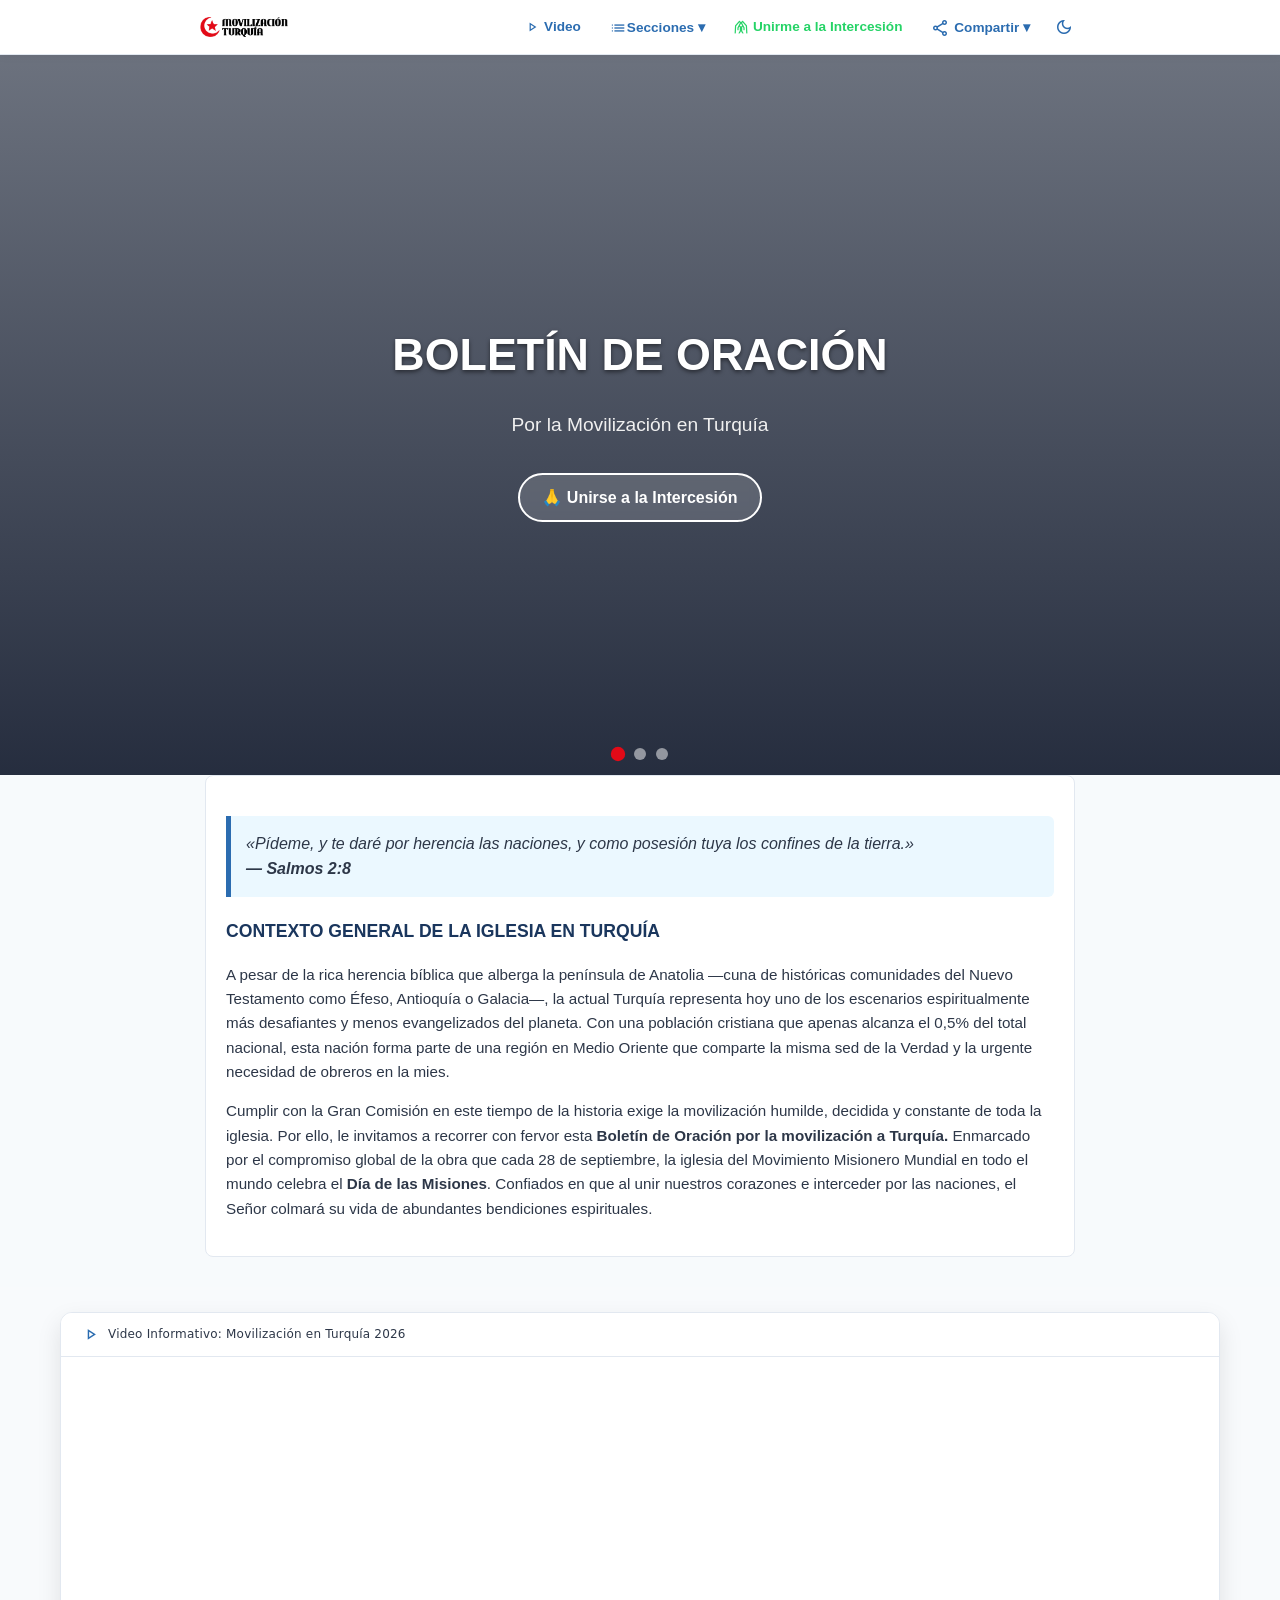
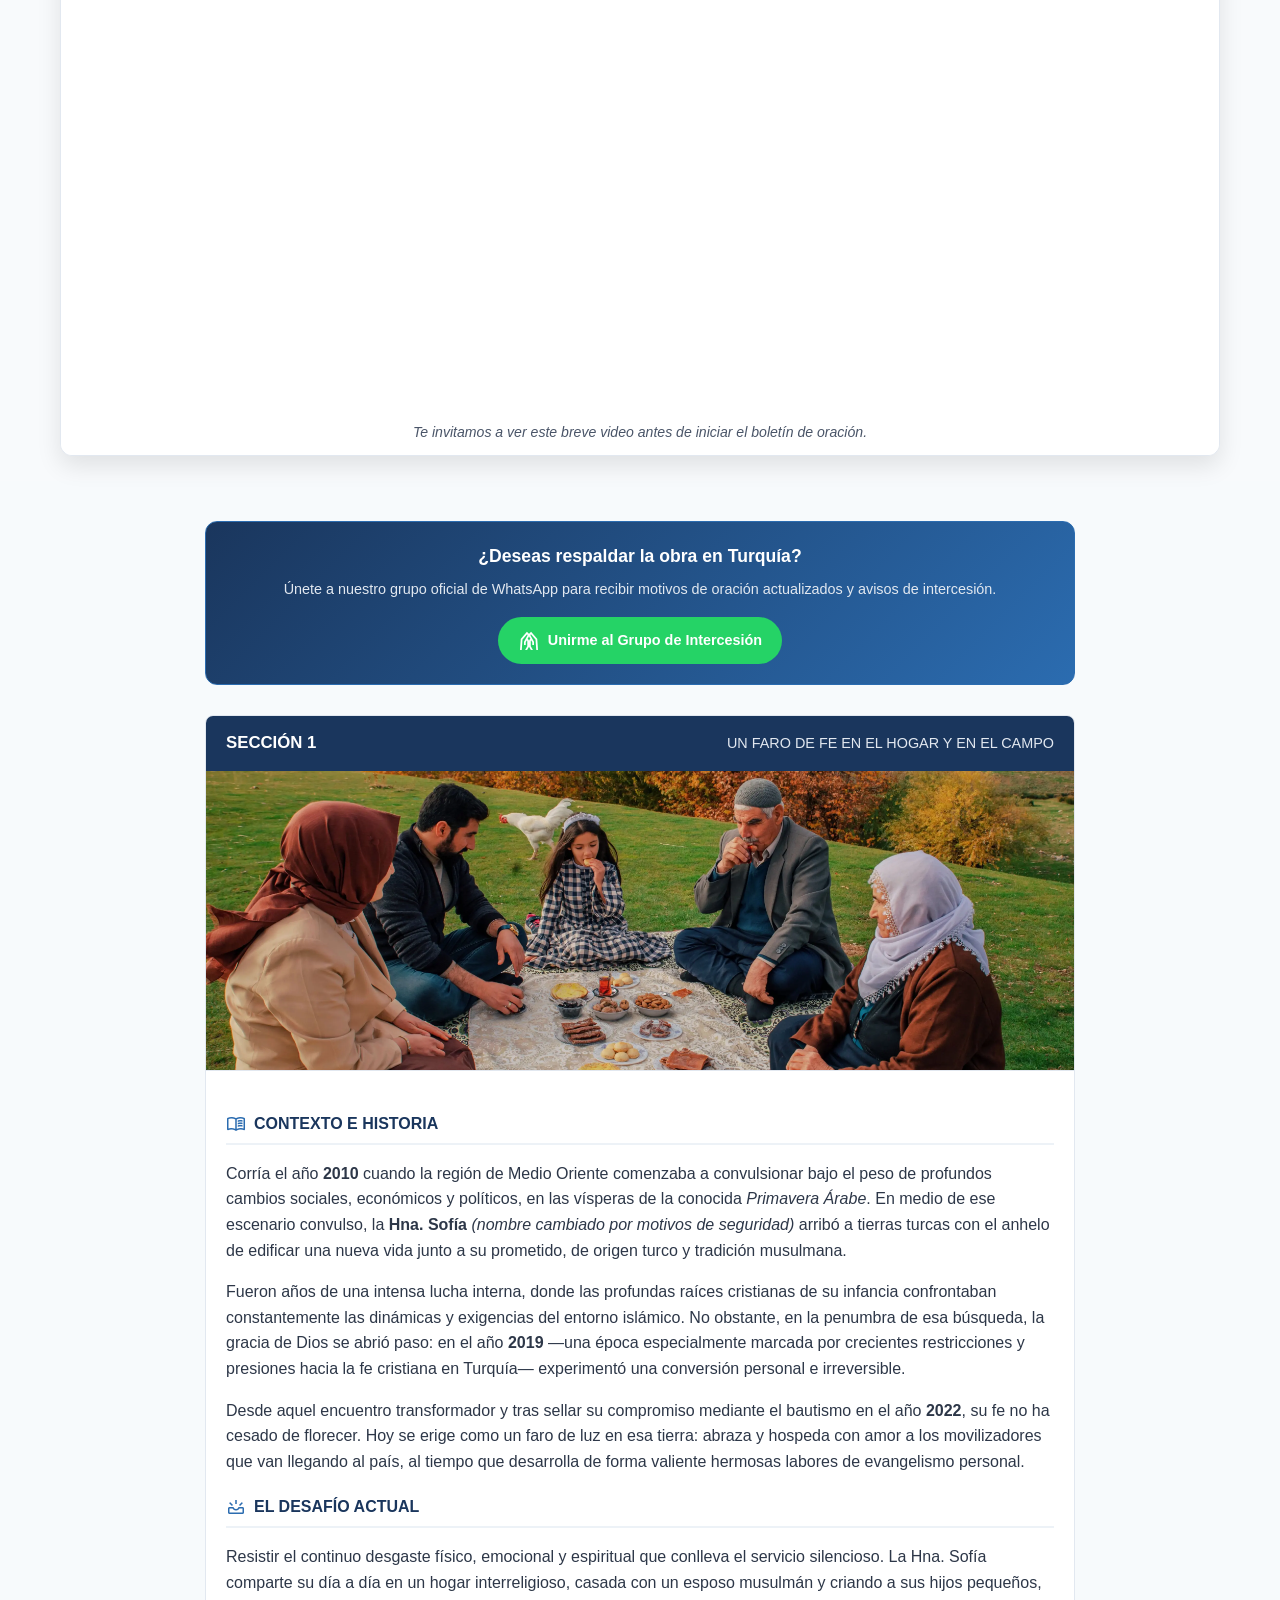
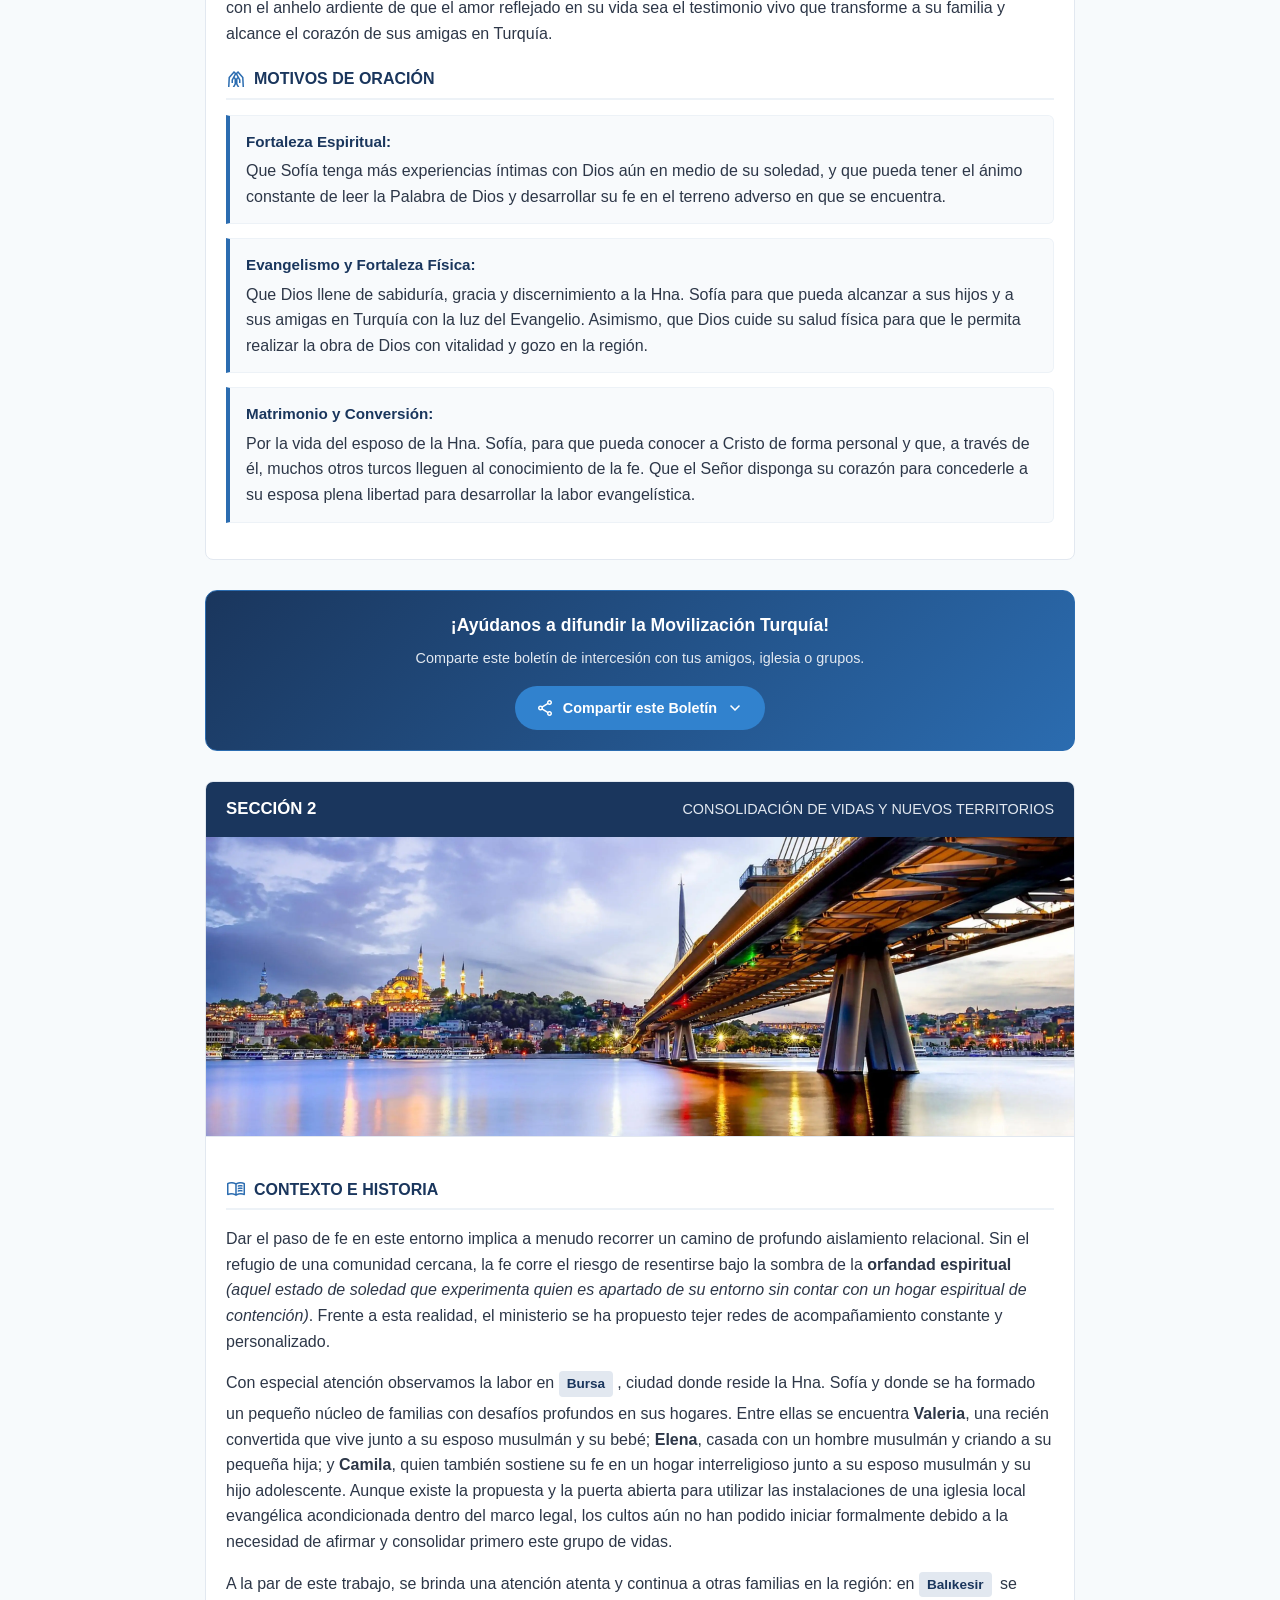
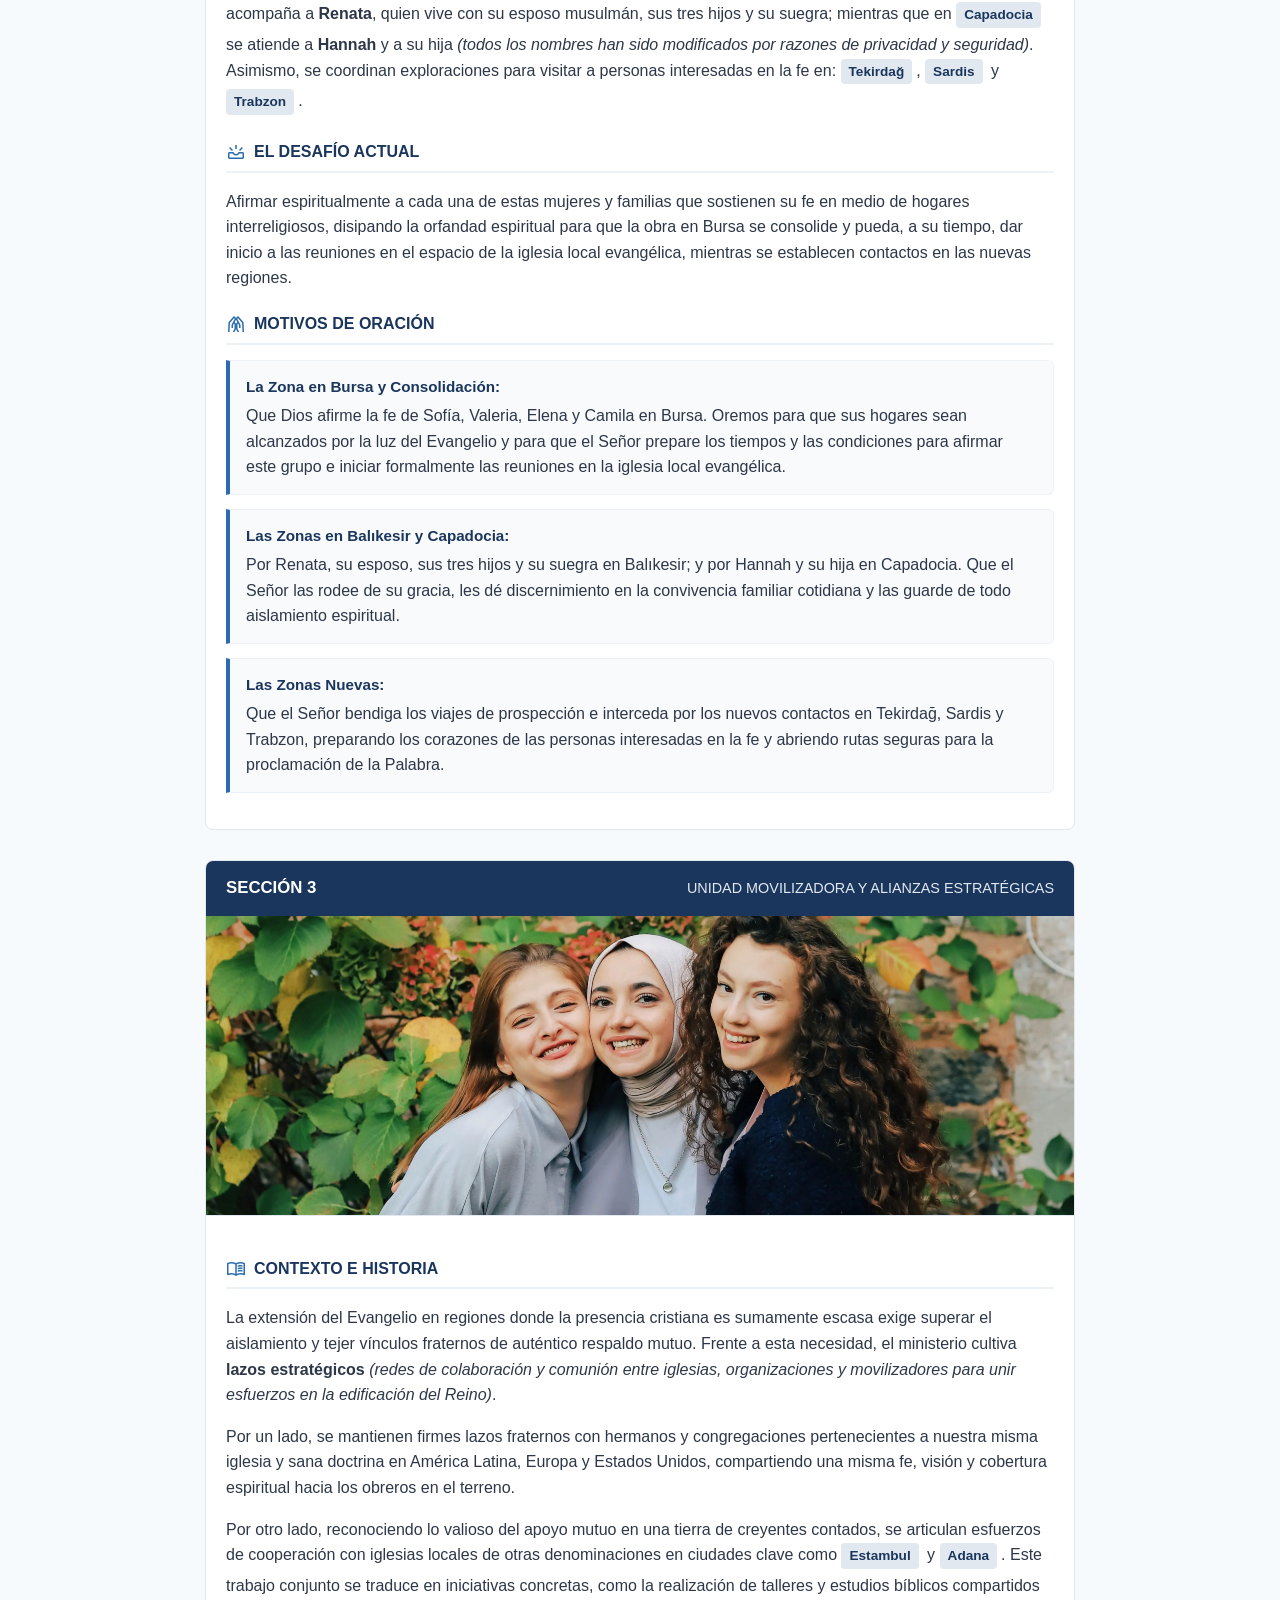
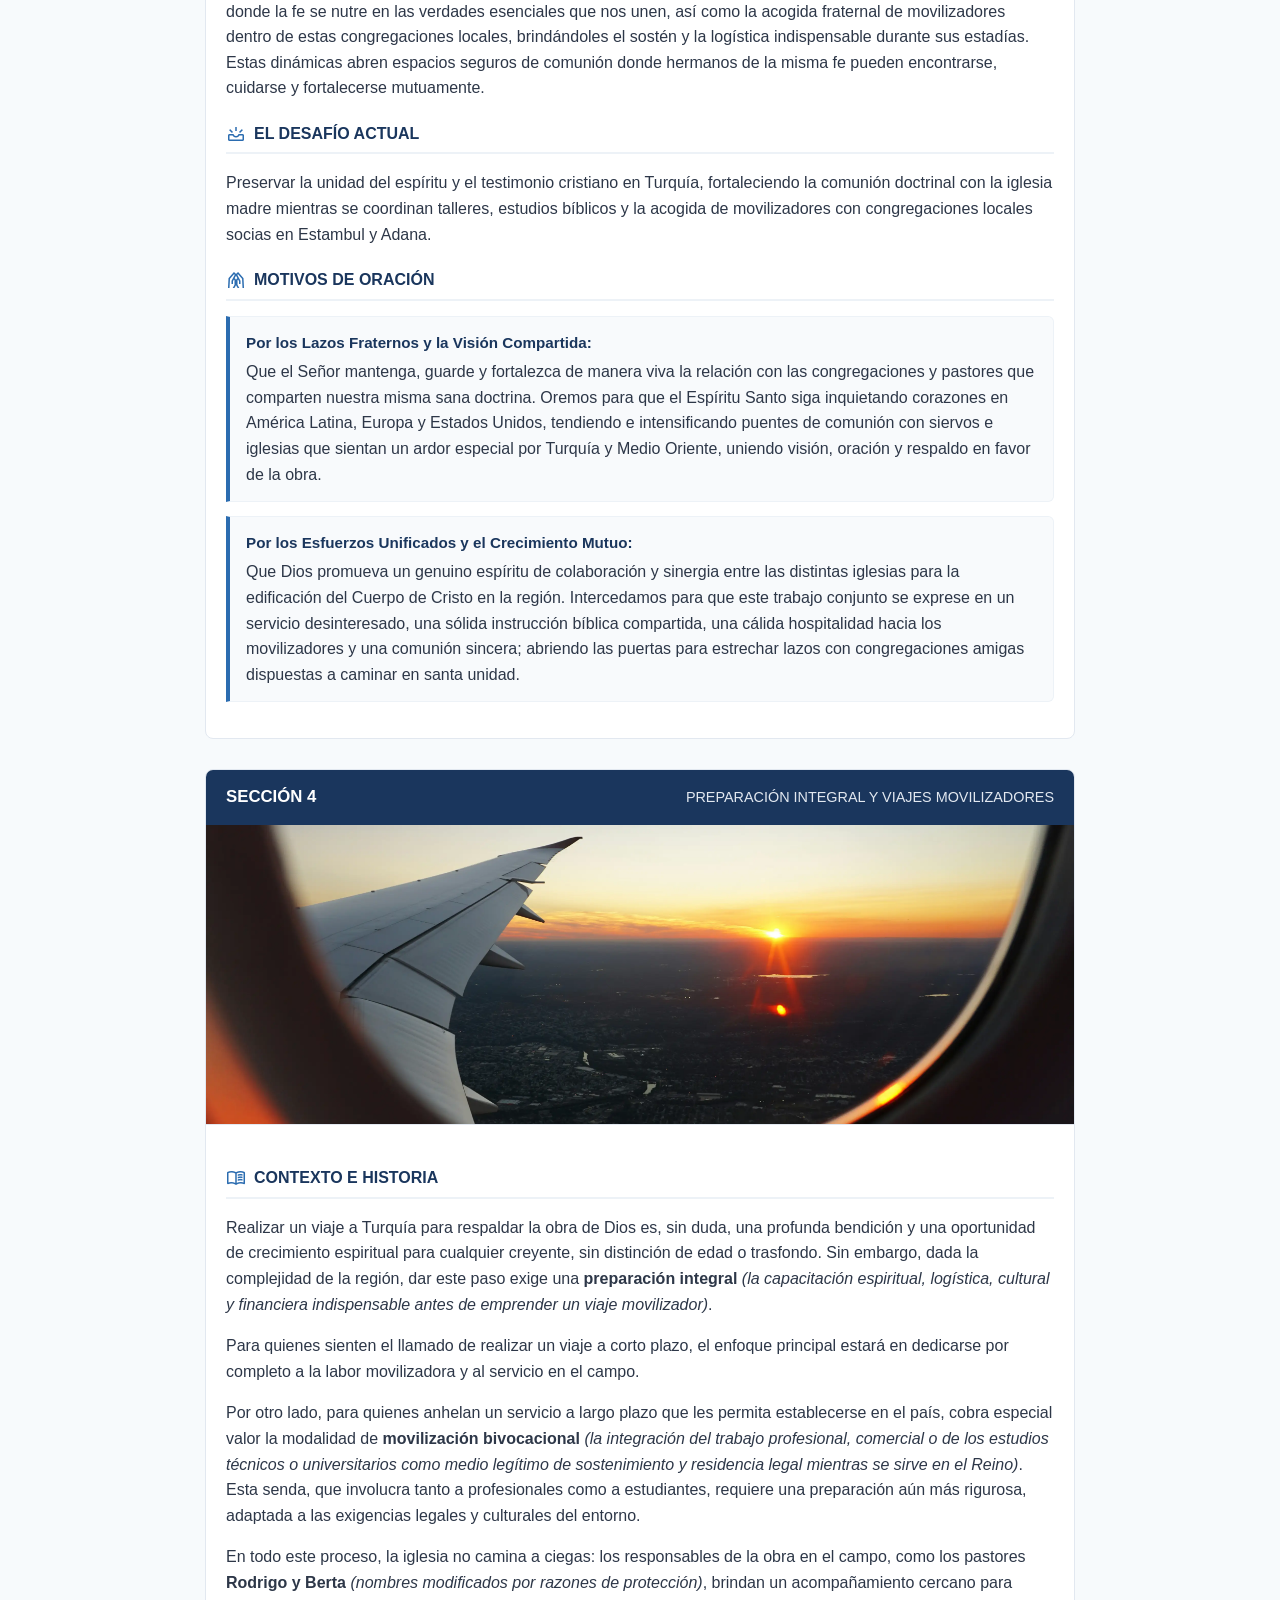
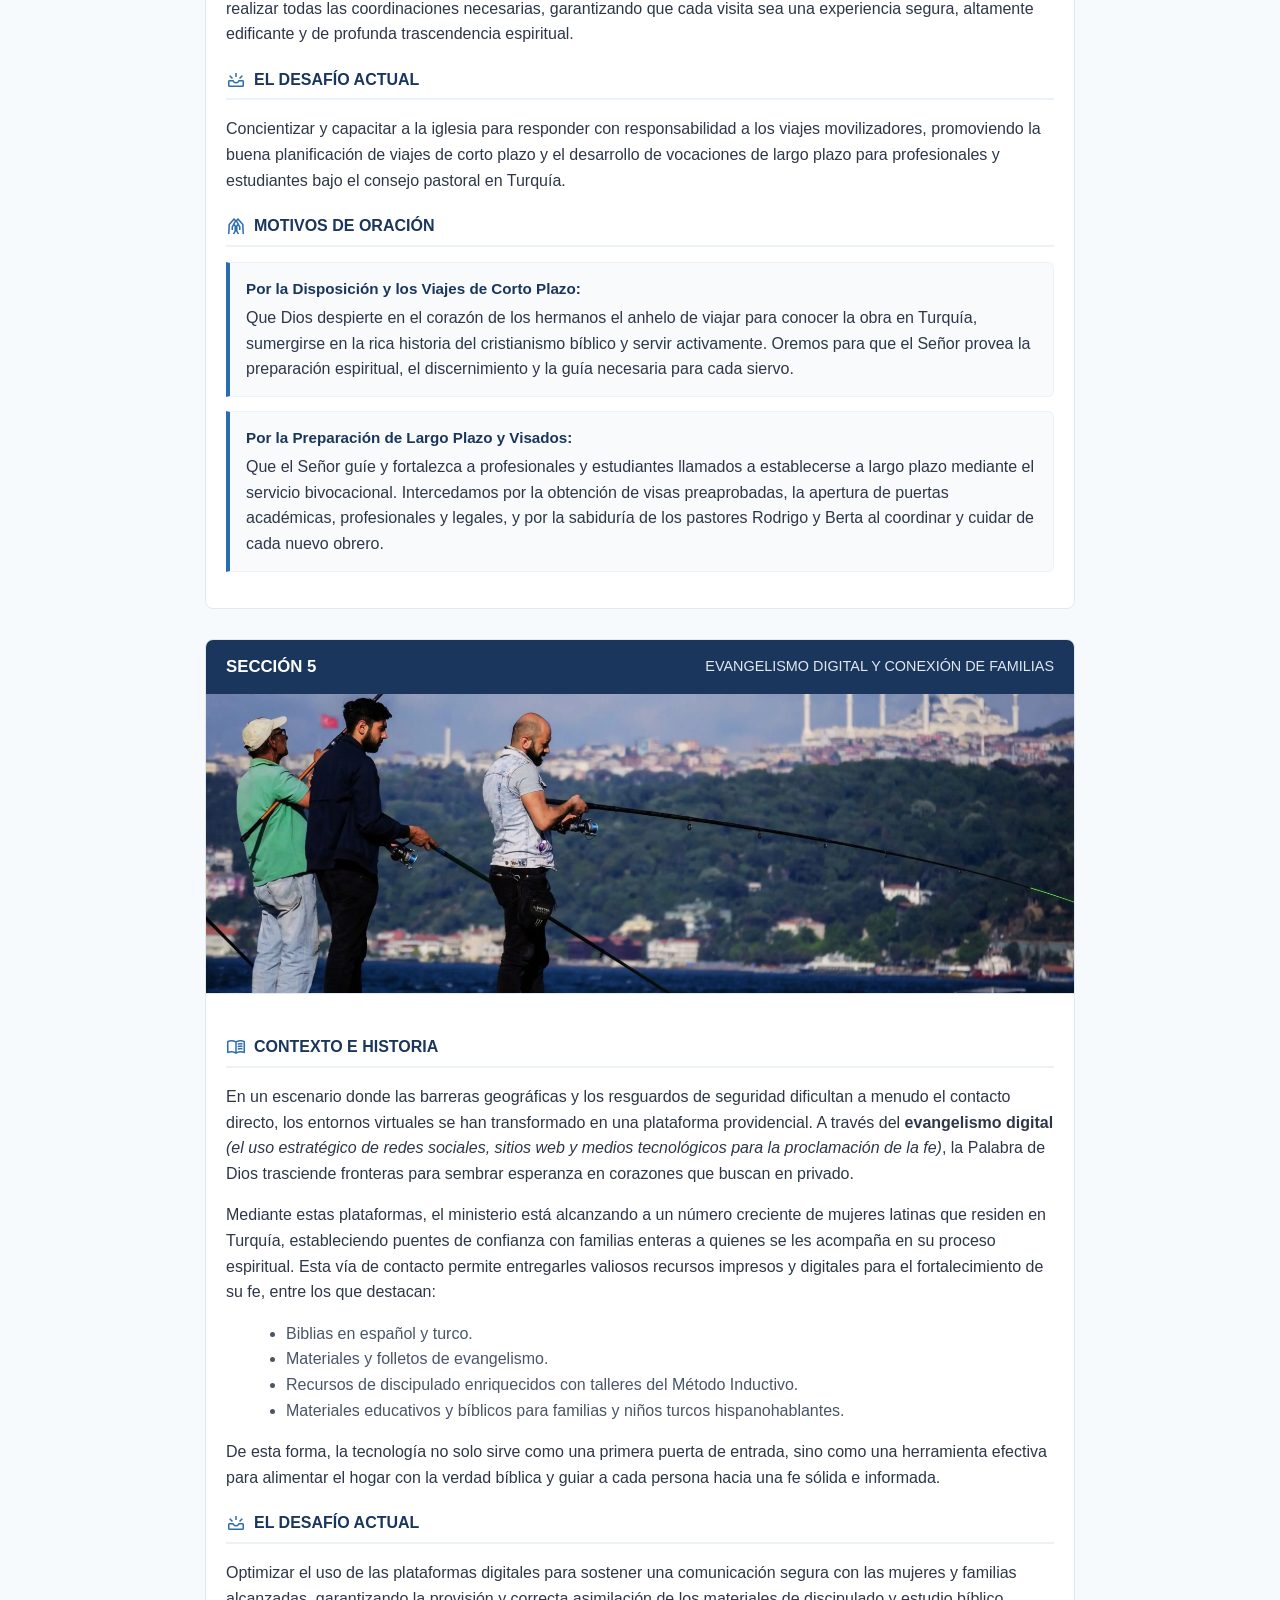
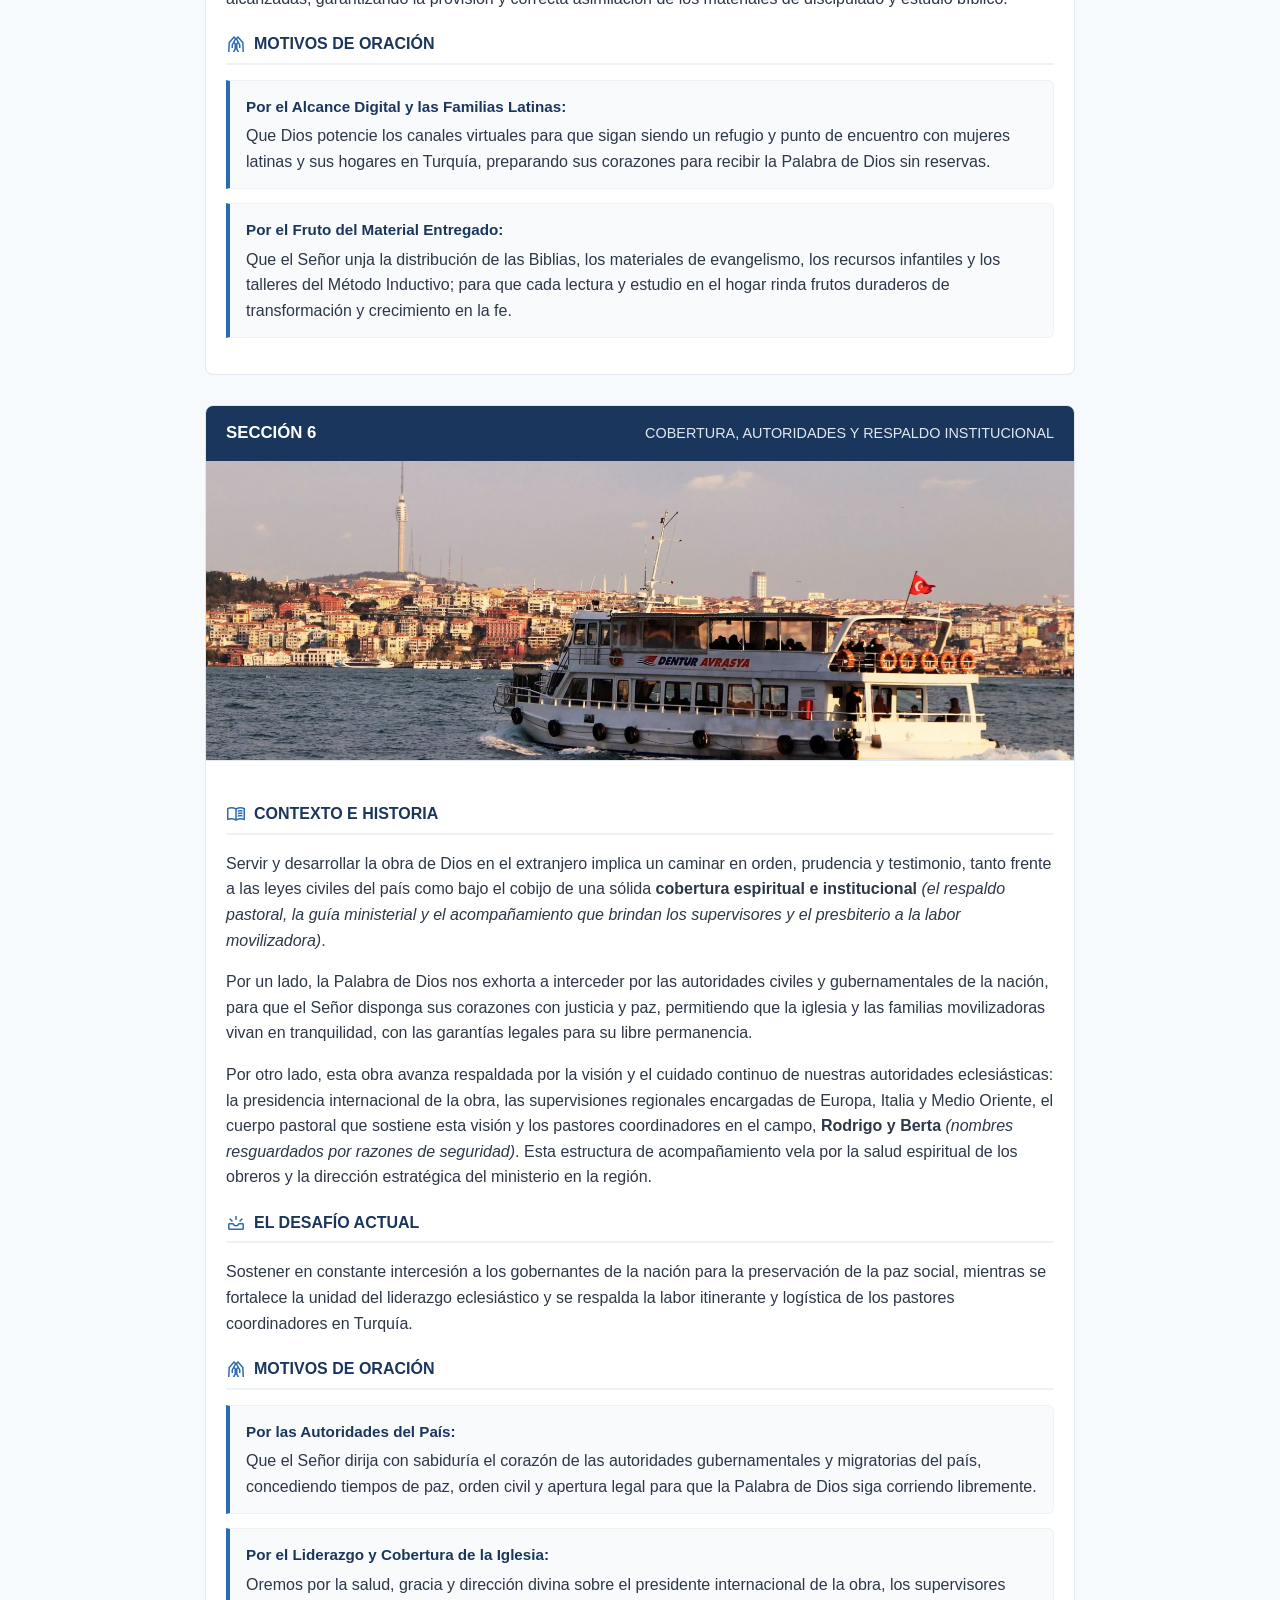
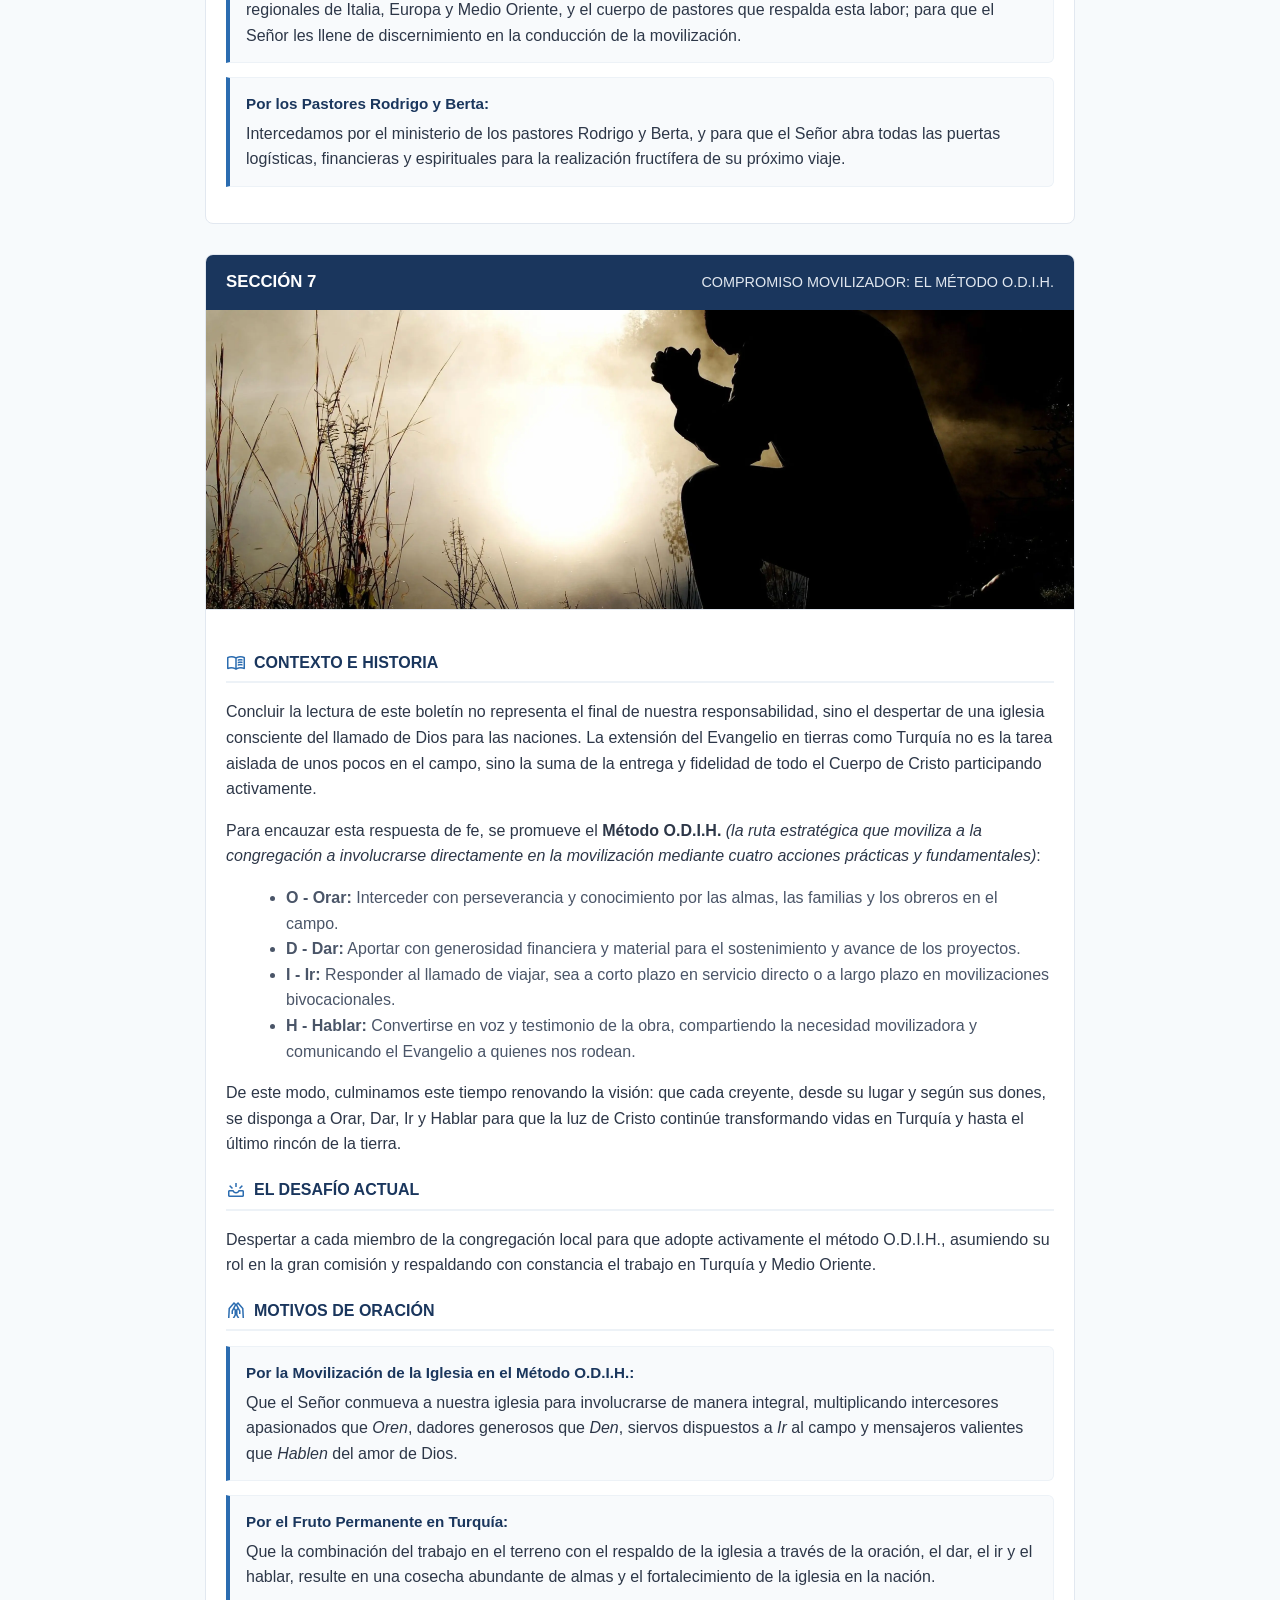
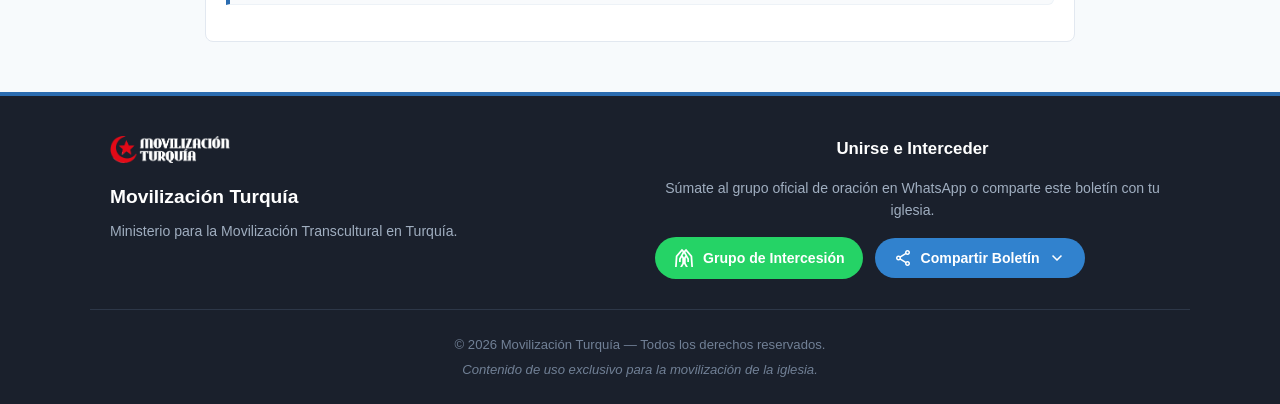
==== commit f91bd24d: "Add files via upload" ====
--- a/index.html
+++ b/index.html
@@ -1,1134 +1,48 @@
 <!DOCTYPE html>
 <html lang="es">
 <head>
-    <meta charset="UTF-8">
-    <meta name="viewport" content="width=device-width, initial-scale=1.0">
-    <title>Guía de Oración — Turquía</title>
-
-    <!-- Etiquetas Open Graph para vista previa en redes sociales / WhatsApp -->
-    <meta property="og:title" content="Guía de Oración — Turquía" />
-    <meta property="og:description" content="Día Mundial de las Misiones" />
-    <meta property="og:image" content="https://github.com/tdcmhk/guiadeoracion/blob/327a1ba7e71f60b0b2d4db89c4e04e605d1cb3b3/coverlink.jpg" />
-    <meta property="og:url" content="https://misionturquia.site/" />
-    <meta property="og:type" content="website" />
-
-    <!-- Google Material Symbols (Iconos seleccionados) -->
-    <!-- Carga de la fuente Google Material Symbols con TODOS los iconos del sitio -->
+
+
+    
+    
+
    
-    <!-- Carga universal de Google Material Symbols (Soporta todos los iconos) -->
-        <link rel="stylesheet" href="https://fonts.googleapis.com/css2?family=Material+Symbols+Outlined:opsz,wght,FILL,GRAD@20..48,100..700,0..1,-50..200" />
-
-    <style>
-        :root {
-            --primary-color: #1a365d;
-            --secondary-color: #2b6cb0;
-            --accent-color: #c53030;
-            --bg-color: #f7fafc;
-            --card-bg: #ffffff;
-            --text-color: #2d3748;
-            --light-gray: #e2e8f0;
-            --dark-border: #cbd5e0;
-        }
-
-        /* Smooth Scroll y reajuste de caja para evitar desbordamientos */
-        html { scroll-behavior: smooth; }
-        * { box-sizing: border-box; }
-
-        body {
-            font-family: 'Segoe UI', Tahoma, Geneva, Verdana, sans-serif;
-            line-height: 1.6;
-            color: var(--text-color);
-            background-color: var(--bg-color);
-            margin: 0;
-            padding: 0;
-        }
-
-        .container {
-            max-width: 900px;
-            margin: 0 auto;
-            padding: 0 15px;
-        }
-
-        /* BARRA DE NAVEGACIÓN STICKY */
-        .sticky-nav {
-            position: sticky;
-            top: 0;
-            z-index: 1000;
-            background-color: rgba(255, 255, 255, 0.95);
-            backdrop-filter: blur(8px);
-            border-bottom: 1px solid var(--light-gray);
-            box-shadow: 0 2px 8px rgba(0,0,0,0.05);
-            padding: 10px 0;
-            margin-bottom: 0px;
-        }
-
-        .nav-container {
-            max-width: 900px;
-            margin: 0 auto;
-            display: flex;
-            align-items: center;
-            justify-content: space-between;
-            flex-wrap: wrap;
-            padding: 0 10px;
-            gap: 10px;
-        }
-
-        .nav-brand-text {
-            color: var(--primary-color);
-            font-size: 1.1rem;
-            font-weight: 800;
-            letter-spacing: 1px;
-            text-transform: uppercase;
-            text-decoration: none;
-            display: flex;
-            align-items: center;
-            gap: 6px;
-        }
-
-        .nav-brand-text span.brand-accent { color: var(--secondary-color); }
-
-        .nav-links {
-            display: flex;
-            align-items: center;
-            gap: 8px;
-            flex-wrap: wrap;
-        }
-
-        .nav-link {
-            color: var(--secondary-color);
-            text-decoration: none;
-            font-size: 0.85rem;
-            font-weight: 600;
-            padding: 6px 10px;
-            border-radius: 20px;
-            transition: all 0.2s ease;
-        }
-
-        .nav-link:hover {
-            background-color: #ebf8ff;
-            color: var(--primary-color);
-        }
-
-        /* MENÚ DESPLEGABLE */
-        .dropdown { position: relative; display: inline-block; }
-
-        .dropdown-menu {
-            display: none;
-            position: absolute;
-            top: 100%;
-            left: 0;
-            background-color: #ffffff;
-            min-width: 240px;
-            box-shadow: 0 8px 20px rgba(0,0,0,0.12);
-            border: 1px solid var(--light-gray);
-            border-radius: 8px;
-            padding: 8px 0;
-            z-index: 1100;
-            margin-top: 5px;
-        }
-
-        .dropdown-menu a {
-            color: var(--text-color);
-            padding: 10px 16px;
-            text-decoration: none;
-            display: block;
-            font-size: 0.85rem;
-            font-weight: 500;
-        }
-
-        .dropdown-menu a:hover {
-            background-color: #ebf8ff;
-            color: var(--secondary-color);
-        }
-
-        .dropdown:hover .dropdown-menu { display: block; }
-
-        header {
-            background-color: var(--primary-color);
-            color: white;
-            padding: 25px 20px;
-            border-radius: 8px;
-            text-align: center;
-            margin-top: 10px;
-            margin-bottom: 25px;
-            box-shadow: 0 4px 6px rgba(0,0,0,0.08);
-            border-bottom: 4px solid var(--accent-color);
-        }
-
-        header h1 {
-            margin: 0 0 10px 0;
-            font-size: 1.5rem;
-            text-transform: uppercase;
-            letter-spacing: 1px;
-            line-height: 1.3;
-        }
-
-        header p { margin: 4px 0; font-size: 0.95rem; opacity: 0.95; }
-
-        .verse-box {
-            background-color: #ebf8ff;
-            border-left: 5px solid var(--secondary-color);
-            padding: 15px;
-            margin: 20px 0;
-            border-radius: 0 6px 6px 0;
-            font-style: italic;
-        }
-
-        .intro-card {
-            background: var(--card-bg);
-            padding: 20px;
-            border-radius: 8px;
-            margin-bottom: 30px;
-            border: 1px solid var(--light-gray);
-        }
-
-        .day-card {
-            background: var(--card-bg);
-            border-radius: 8px;
-            overflow: hidden;
-            margin-bottom: 30px;
-            border: 1px solid var(--light-gray);
-        }
-
-        .day-header {
-            background-color: var(--primary-color);
-            color: white;
-            padding: 14px 20px;
-            font-size: 1.05rem;
-            font-weight: 600;
-            display: flex;
-            align-items: center;
-            justify-content: space-between;
-            flex-wrap: wrap;
-            gap: 5px;
-        }
-
-        .day-header span.day-title {
-            color: #e2e8f0;
-            font-size: 0.9rem;
-            font-weight: normal;
-            text-transform: uppercase;
-        }
-
-        .day-content { padding: 20px; }
-
-        /* FOTOS ADAPTABLES SIN ALTURA FIJA */
-        .photo-container {
-            width: 100%;
-            height: auto;
-            max-height: 350px;
-            overflow: hidden;
-            background-color: #edf2f7;
-            display: flex;
-            align-items: center;
-            justify-content: center;
-            border-bottom: 1px solid var(--light-gray);
-        }
-
-        .photo-container img {
-            width: 100%;
-            height: 100%;
-            max-height: 350px;
-            object-fit: cover;
-            object-position: center;
-            display: block;
-        }
-
-        .section-title {
-            color: var(--primary-color);
-            font-size: 1rem;
-            font-weight: bold;
-            margin-top: 20px;
-            margin-bottom: 10px;
-            border-bottom: 2px solid #edf2f7;
-            padding-bottom: 6px;
-            text-transform: uppercase;
-            display: flex;
-            align-items: center;
-            gap: 8px;
-        }
-
-        .material-symbols-outlined {
-            color: var(--secondary-color);
-            font-size: 20px;
-            vertical-align: middle;
-        }
-
-        .prayer-list { list-style: none; padding: 0; margin-top: 15px; }
-
-        .prayer-item {
-            background-color: #f8fafc;
-            border-left: 4px solid var(--secondary-color);
-            padding: 14px 16px;
-            margin-bottom: 14px;
-            border-radius: 0 6px 6px 0;
-            border-top: 1px solid #edf2f7;
-            border-right: 1px solid #edf2f7;
-            border-bottom: 1px solid #edf2f7;
-        }
-
-        .prayer-item strong {
-            color: var(--primary-color);
-            display: block;
-            margin-bottom: 4px;
-            font-size: 0.95rem;
-        }
-
-        .location-badge {
-            display: inline-block;
-            background-color: #e2e8f0;
-            color: var(--primary-color);
-            padding: 2px 8px;
-            border-radius: 4px;
-            font-size: 0.85rem;
-            font-weight: 600;
-            margin-right: 4px;
-            margin-bottom: 4px;
-        }
-
-        /* BANNER WHATSAPP ADAPTABLE */
-        .cta-banner {
-            background: linear-gradient(135deg, #1a365d 0%, #2b6cb0 100%);
-            color: #ffffff;
-            border-radius: 12px;
-            padding: 20px 15px;
-            text-align: center;
-            margin: 30px 0;
-            border: 1px solid var(--secondary-color);
-        }
-
-        .cta-banner h3 { margin: 0 0 8px 0; font-size: 1.1rem; color: #ffffff; }
-        .cta-banner p { margin: 0 0 16px 0; font-size: 0.9rem; color: #e2e8f0; }
-
-        .btn-whatsapp-block {
-            display: inline-flex;
-            align-items: center;
-            justify-content: center;
-            gap: 8px;
-            background-color: #25d366;
-            color: #ffffff !important;
-            padding: 12px 20px;
-            border-radius: 30px;
-            text-decoration: none !important;
-            font-weight: 700;
-            font-size: 0.9rem;
-            max-width: 100%;
-        }
-
-        footer {
-            text-align: center;
-            padding: 20px 15px;
-            color: #718096;
-            font-size: 0.85rem;
-            margin-top: 30px;
-            border-top: 1px solid var(--light-gray);
-        }
-
-        /* AJUSTES ESPECÍFICOS PARA CELULARES (PANTALLAS MENORES A 600PX) */
-        @media (max-width: 600px) {
-            .nav-container {
-                justify-content: center;
-                flex-direction: column;
-                gap: 8px;
-            }
-            .nav-links { justify-content: center; width: 100%; }
-            header h1 { font-size: 1.25rem; }
-            .day-header { flex-direction: column; align-items: flex-start; }
-            .day-content { padding: 15px; }
-            .photo-container, .photo-container img { max-height: 220px; }
-            .dropdown-menu { position: fixed; left: 5%; right: 5%; width: 90%; }
-        }
-
-        /* Botón hamburguesa oculto por defecto en computadoras */
-        .nav-toggle {
-            display: none;
-            background: none;
-            border: none;
-            color: var(--primary-color);
-            cursor: pointer;
-            padding: 5px;
-        }
-
-        .nav-toggle span {
-            font-size: 28px;
-        }
-
-        /* REGLAS RESPONSIVE PARA EL MENÚ EN CELULARES */
-        @media (max-width: 600px) {
-            .nav-container {
-                flex-direction: row; /* Mantiene logo y botón en la misma línea */
-                justify-content: space-between;
-                align-items: center;
-          }
-
-            .nav-toggle {
-                display: block; /* Muestra el botón hamburguesa */
-            }
-
-           /* Estilos del menú desplegado en celular */
-            .nav-links {
-                display: none;
-                position: absolute;
-                top: 100%;
-                left: 0;
-                width: 100%;
-                background-color: #ffffff;
-                box-shadow: 0 8px 16px rgba(0,0,0,0.15);
-                padding: 15px;
-                flex-direction: column;
-                z-index: 2001;
-            }
-
-                    /* Clase activa que expande el menú al hacer clic */
-                .nav-links.nav-active {
-                display: flex !important;
-            }
-
-            .nav-link {
-                text-align: center;
-                padding: 10px;
-                background-color: #f8fafc;
-            }
-
-            .dropdown-menu {
-                position: static; /* Ajusta el desplegable dentro del menú colapsado */
-                box-shadow: none;
-                border: none;
-                background-color: #edf2f7;
-                width: 100%;
-            }
-             }
-            /* Transición suave para ocultar y mostrar la barra */
-            .sticky-nav {
-                position: sticky;
-                top: 0;
-                z-index: 2000;
-                transition: transform 0.3s ease-in-out;
-            }
-
-            /* Oculta la barra hacia arriba */
-            .sticky-nav.nav-hidden {
-                transform: translateY(-100%);
-            }
-
-            /* Estilos para los enlaces dentro del desplegable de compartir */
-            .share-item {
-                display: flex !important;
-                align-items: center;
-                gap: 10px;
-                padding: 10px 16px;
-                font-size: 0.9rem;
-                font-weight: 600;
-                text-decoration: none;
-                transition: background-color 0.2s ease;
-            }
-
-            /* Color distintivo suave para WhatsApp al pasar el mouse */
-            .share-wa {
-                color: #2d3748;
-            }
-            .share-wa:hover {
-                background-color: #e8fadf !important;
-                color: #25D366 !important;
-            }
-
-            /* Color distintivo suave para Facebook al pasar el mouse */
-            .share-fb {
-                color: #2d3748;
-            }
-            .share-fb:hover {
-                background-color: #e7f1ff !important;
-                color: #1877F2 !important;
-            }
-
-            /* Compatibilidad con Modo Nocturno */
-            body.dark-mode .share-item {
-                color: #e0e0e0 !important;
-            }
-            body.dark-mode .share-wa:hover {
-                background-color: #1b3823 !important;
-                color: #25D366 !important;
-            }
-            body.dark-mode .share-fb:hover {
-                background-color: #102a45 !important;
-                color: #1877F2 !important;
-            }
-
-            /* Ajuste de tamaño para iconos de Flaticon en el menú */
-            .flaticon-icon {
-                width: 20px;
-                height: 20px;
-                object-fit: contain;
-                vertical-align: middle;
-            }
-
-            /* Mantener el contenedor flex perfectamente alineado */
-            .share-item {
-                display: flex !important;
-                align-items: center;
-                gap: 10px;
-                padding: 10px 16px;
-                font-size: 0.9rem;
-                font-weight: 600;
-                text-decoration: none;
-            }
-
-            /* Layout del Hero Header */
-            .hero-header {
-                position: relative;
-                width: 100%;
-                min-height: 80vh;
-                display: flex;
-                align-items: center;
-                justify-content: center;
-                text-align: center;
-                overflow: hidden;
-                padding: 60px 20px;
-                box-sizing: border-box;
-            }
-
-            /* Contenedor de las imágenes de fondo */
-            .carousel-container {
-                position: absolute;
-                top: 0;
-                left: 0;
-                width: 100%;
-                height: 100%;
-                z-index: 0;
-            }
-
-            .carousel-slide {
-                position: absolute;
-                top: 0;
-                left: 0;
-                width: 100%;
-                height: 100%;
-                opacity: 0;
-                z-index: 0; /* Por defecto atrás */
-                transition: opacity 1.2s ease-in-out; /* Transición suave de 1.2 segundos */
-            }
-
-            .carousel-slide.active {
-                opacity: 1;
-                z-index: 1; /* Pasa al frente al activarse */
-            }
-            .carousel-slide img {
-                width: 100%;
-                height: 100%;
-                object-fit: cover;
-                object-position: center;
-            }
-
-            /* Overlay para oscurecer el fondo y resaltar el texto */
-            .hero-overlay {
-                position: absolute;
-                top: 0;
-                left: 0;
-                width: 100%;
-                height: 100%;
-                background: linear-gradient(180deg, rgba(15, 23, 42, 0.6) 0%, rgba(15, 23, 42, 0.9) 100%);
-                z-index: 1;
-            }
-
-    
-
-        .hero-content {
-            position: relative;
-            z-index: 2; /* Mantiene el texto y botones por encima de la capa */
-            text-align: center;
-            color: #ffffff;
-            padding: 2rem 1rem;
-        }
-
-        /* 2. Jerarquía de Textos */
-        .hero-content h1 {
-            font-size: 2.8rem;
-            font-weight: 700;
-            margin-bottom: 1rem;
-            text-shadow: 0 2px 4px rgba(0, 0, 0, 0.5);
-        }
-
-        .hero-content p {
-            font-size: 1.2rem;
-            margin-bottom: 2rem;
-            color: #f0f0f0;
-        }
-
-                /* 3. Estilo de Botones (Visibilidad y Contraste Mejorados) */
-        .hero-buttons {
-            display: flex;
-            justify-content: center;
-            gap: 15px;
-            flex-wrap: wrap;
-            margin-bottom: 25px;
-        }
-
-            /* Botón Principal (Destacado en Blanco/Sólido) */
-            .btn-primary {
-                background-color: #ffffff;
-                color: #1a1a1a;
-                padding: 12px 24px;
-                border-radius: 30px;
-                font-weight: 600;
-                text-decoration: none;
-                transition: all 0.3s ease;
-                box-shadow: 0 4px 12px rgba(0,0,0,0.2);
-            }
-
-            .btn-primary:hover {
-                background-color: #f0f0f0;
-                transform: translateY(-2px);
-            }
-
-            /* Botón Secundario (Borde Blanco Transparente) */
-            .btn-secondary {
-                background-color: rgba(255, 255, 255, 0.15);
-                color: #ffffff;
-                border: 2px solid #ffffff;
-                padding: 10px 22px;
-                border-radius: 30px;
-                font-weight: 600;
-                text-decoration: none;
-                backdrop-filter: blur(5px);
-                transition: all 0.3s ease;
-            }
-
-            .btn-secondary:hover {
-                background-color: #ffffff;
-                color: #1a1a1a;
-                transform: translateY(-2px);
-            }
-
-           /* 5. Indicadores del Carrusel (Dots) */
-            .carousel-dots {
-                position: absolute;
-                bottom: 15px; /* Controla qué tan abajo se posicionan los puntos */
-                left: 50%;
-                transform: translateX(-50%); /* Centra los puntos horizontalmente */
-                display: flex;
-                gap: 10px; /* Espacio entre los puntos */
-                z-index: 10; /* Asegura que queden sobre las imágenes o diapositivas */
-            }
-
-            .dot {
-                width: 12px;
-                height: 12px;
-                background-color: rgba(255, 255, 255, 0.5);
-                border-radius: 50%;
-                cursor: pointer;
-                transition: background-color 0.3s ease;
-            }
-
-            .dot.active {
-                background-color: #ff6b00; /* Naranja destacado para el activo */
-                transform: scale(1.2);
-            }
-
-           /* ==========================================
-   REGLAS RESPONSIVE PARA EL HEADER / HERO
-   ========================================== */
-
-        /* Pantallas medianas (Tabletas / Laptops pequeñas) */
-        @media screen and (max-width: 768px) {
-            .hero-content {
-                padding: 1.5rem 1rem;
-            }
-
-            .hero-content h1 {
-                font-size: 2rem; /* Reduce el tamaño del título */
-                line-height: 1.2;
-            }
-
-            .hero-content p {
-                font-size: 1rem;
-                margin-bottom: 1.5rem;
-            }
-
-            .hero-buttons {
-        flex-direction: column; /* Apila los botones si hay más de uno */
-        align-items: center; /* Centra el botón en la pantalla */
-        gap: 12px;
-        margin-top: 2rem; /* Mayor espacio de separación con el subtítulo en móviles */
-    }
-
-            .btn-primary, .btn-secondary, .btn-hero {
-        width: 100%;
-        max-width: 280px;
-        text-align: center; /* Centra el texto del botón en móviles */
-        display: inline-flex;
-        justify-content: center; /* Centra el icono y el texto horizontalmente */
-        align-items: center;
-    }
-        }
-
-
+<meta charset="UTF-8">
+<meta name="viewport" content="width=device-width, initial-scale=1.0">
+
+<!-- Título y descripción básicos -->
+<title>Boletín de Oración por la Movilización en Turquía</title>
+<meta name="description" content="Únete a nosotros en clamor por la movilización en Turquía. Revisa nuestro boletín de intercesión actualizada.">
+
+<!-- Vinculo al archivo Manifest -->
+    <link rel="manifest" href="manifest.json">
+
+    <!-- Favicon para navegadores en PC/Laptop -->
+    <link rel="icon" type="image/png" sizes="32x32" href="images/faviconlarge.png">
+
+    <!-- Icono exclusivo para Pantalla de Inicio en iPhone / iPad (iOS) -->
+    <link rel="apple-touch-icon" href="images/faviconmini.png">
+
+    <!-- Color de la barra de estado del navegador en teléfonos -->
+    <meta name="theme-color" content="#2b6cb0">
+
+<!-- Configuración Open Graph para WhatsApp y redes sociales -->
+<meta property="og:type" content="website">
+<meta property="og:url" content="https://www.misionturquia.site/">
+<meta property="og:title" content="Boletín de Oración por la Movilización en Turquía">
+<meta property="og:description" content="Únete a nosotros en clamor por la movilización en Turquía. Revisa nuestro boletín de intercesión actualizada.">
+
+<!-- Imagen que aparecerá en la vista previa de WhatsApp -->
+<!-- (Asegúrate de colocar la URL completa e idónea de tu imagen, preferiblemente de 1200x630 px en formato WEBP o PNG) -->
+<meta property="og:image" content="https://www.misionturquia.site/coverlink2.webp">
+<meta property="og:image:width" content="1200">
+<meta property="og:image:height" content="630">
+
+<!-- Carga universal de Google Material Symbols (Soporta todos los iconos) -->
+<link rel="stylesheet" href="https://fonts.googleapis.com/css2?family=Material+Symbols+Outlined:opsz,wght,FILL,GRAD@20..48,100..700,0..1,-50..200" />
+<link rel="stylesheet" href="css/estilosmt.css">
+<script src="js/funcionesmt.js" defer></script>
         
-      /* Pantallas pequeñas (Móviles) - CENTRADO PERFECTO */
-        @media screen and (max-width: 480px) {
-            /* 1. La sección principal ocupa todo el ancho y centra su contenido */
-            .hero-header {
-                min-height: 75vh;
-                padding: 40px 15px !important;
-                display: flex !important;
-                flex-direction: column !important;
-                justify-content: center !important;
-                align-items: center !important;
-                box-sizing: border-box !important;
-            }
-
-            /* 2. El contenedor azul punteado ocupa el 100% y se centra de borde a borde */
-            .hero-content {
-                width: 100% !important;
-                max-width: 100% !important;
-                padding: 0 !important;
-                margin: 0 auto !important;
-                display: flex !important;
-                flex-direction: column !important;
-                align-items: center !important;
-                justify-content: center !important;
-                text-align: center !important;
-            }
-
-            /* 3. Textos centrados y ajustados al ancho del teléfono */
-            #carouselTextContainer {
-                width: 100% !important;
-                display: flex !important;
-                flex-direction: column !important;
-                align-items: center !important;
-                justify-content: center !important;
-            }
-
-            .hero-content h1 {
-                font-size: 1.6rem !important;
-                line-height: 1.25 !important;
-                text-align: center !important;
-                margin: 0 0 10px 0 !important;
-                width: 100% !important;
-            }
-
-            .hero-content p {
-                font-size: 0.95rem !important;
-                text-align: center !important;
-                margin: 0 0 15px 0 !important;
-                width: 100% !important;
-            }
-
-            /* 4. Corrección de botones: quita el margen grande de 4rem que desalineaba */
-            .hero-buttons {
-                width: 100% !important;
-                display: flex !important;
-                justify-content: center !important;
-                align-items: center !important;
-                margin-top: 15px !important;
-                gap: 0 !important;
-            }
-
-            .btn-hero, .btn-secondary, .btn-primary {
-                width: 100% !important;
-                max-width: 250px !important;
-                margin: 0 auto !important;
-                text-align: center !important;
-            }
-
-            /* 5. Puntos de navegación abajo al centro */
-            .carousel-dots {
-                position: absolute !important;
-                bottom: 15px !important;
-                left: 50% !important;
-                transform: translateX(-50%) !important;
-                margin: 0 !important;
-            }
-        }
-
-            /* Transición suave para los textos del carrusel */
-            .carousel-text-fade {
-                opacity: 1;
-                transform: translateY(0);
-                transition: opacity 0.4s ease-in-out, transform 0.4s ease-in-out;
-            }
-
-            /* Clase que se activa temporalmente durante el cambio */
-            .carousel-text-fade.fade-out {
-                opacity: 0;
-                transform: translateY(-8px); /* Pequeño desplazamiento hacia arriba al ocultar */
-            }
-
-            /* Estilos del botón de conmutación */
-            .theme-toggle-btn {
-                background: none;
-                border: none;
-                cursor: pointer;
-                color: #4a5568;
-                display: inline-flex;
-                align-items: center;
-                justify-content: center;
-                padding: 6px;
-                border-radius: 50%;
-                transition: color 0.3s ease, background-color 0.3s ease;
-            }
-
-            .theme-toggle-btn:hover {
-                background-color: rgba(0, 0, 0, 0.05);
-            }
-
-            /* ==========================================
-            ESTILOS GENERALES DEL MODO NOCTURNO
-            ========================================== */
-           /* Estilos para activar el Modo Nocturno */
-            body.dark-mode {
-                background-color: #121212 !important;
-                color: #e0e0e0 !important;
-            }
-
-            /* Tarjetas e Intro */
-            body.dark-mode .intro-card,
-            body.dark-mode .day-card {
-                background-color: #1e1e1e !important;
-                border-color: #2d2d2d !important;
-            }
-
-            /* Caja del Versículo (Verse Box) */
-            body.dark-mode .verse-box {
-                background-color: #2a2a2a !important;
-                border-left-color: #4299e1 !important;
-                color: #f0f0f0 !important;
-            }
-
-            /* Textos, títulos y párrafos */
-            body.dark-mode p, 
-            body.dark-mode h3, 
-            body.dark-mode li,
-            body.dark-mode .motivo-texto {
-                color: #e0e0e0 !important;
-            }
-
-            /* Títulos con color azul en modo claro */
-            body.dark-mode h3[style*="color: var(--primary-color)"],
-            body.dark-mode .section-title {
-                color: #63b3ed !important; /* Azul más claro para buen contraste en fondo oscuro */
-            }
-
-            /* Elementos de listas de oración */
-            body.dark-mode .prayer-item {
-                background-color: #262626 !important;
-                border-color: #333333 !important;
-                border-left-color: #4299e1 !important;
-            }
-
-            body.dark-mode .prayer-item strong {
-                color: #90cdf4 !important;
-            }
-
-            /* Corrección de Modo Nocturno para la Sección de Video */
-            body.dark-mode #video-seccion {
-                background-color: #121212 !important;
-            }
-
-            /* Contenedor de la tarjeta del video */
-            body.dark-mode #video-seccion > div > div {
-                background-color: #1e1e1e !important;
-                border-color: #2d2d2d !important;
-            }
-
-            /* Encabezado del video */
-            body.dark-mode #video-seccion div[style*="background-color: #ffffff"] {
-                background-color: #1e1e1e !important;
-                border-bottom-color: #2d2d2d !important;
-            }
-
-            /* Título del video */
-            body.dark-mode #video-seccion h3 {
-                color: #e0e0e0 !important;
-            }
-
-            /* Icono del video */
-            body.dark-mode #video-seccion .material-symbols-outlined {
-                color: #63b3ed !important;
-            }
-
-            /* Pie de video (texto inferior) */
-            body.dark-mode #video-seccion p {
-                background-color: #1e1e1e !important;
-                color: #a0aec0 !important;
-            }
-
-            /* Adaptación de la barra de navegación (Header) en modo nocturno */
-            body.dark-mode header,
-            body.dark-mode nav,
-            body.dark-mode .navbar,
-            body.dark-mode .nav-menu,
-            body.dark-mode .nav-container {
-                background-color: #1a1a1a !important;
-                border-color: #2d2d2d !important;
-            }
-
-            /* Texto del logo o título principal en el menú */
-            body.dark-mode .logo,
-            body.dark-mode .nav-title,
-            body.dark-mode header span,
-            body.dark-mode header h1,
-            body.dark-mode header h2 {
-                color: #ffffff !important;
-            }
-
-            /* Icono del menú hamburguesa */
-            body.dark-mode .hamburger span,
-            body.dark-mode .menu-icon span,
-            body.dark-mode .navbar-toggler-icon {
-                background-color: #ffffff !important;
-                color: #ffffff !important;
-            }
-
-            /* Menú desplegable desplegado en móviles */
-            body.dark-mode .nav-links,
-            body.dark-mode .mobile-menu,
-            body.dark-mode .dropdown-menu {
-                background-color: #1e1e1e !important;
-                border-color: #333333 !important;
-            }
-
-            /* Botones y enlaces dentro del menú desplegable */
-            body.dark-mode .nav-links a,
-            body.dark-mode .mobile-menu a,
-            body.dark-mode .dropdown-item {
-                color: #e0e0e0 !important;
-            }
-
-            /* Icono del sol/luna (Toggle de modo nocturno) */
-            body.dark-mode #darkModeToggle,
-            body.dark-mode .theme-toggle {
-                color: #f6ad55 !important; /* Tono cálido para el sol/luna */
-            }
-
-            /* 1. Corregir el texto MMM en el logo para que sea visible */
-            body.dark-mode .logo,
-            body.dark-mode header a,
-            body.dark-mode header span {
-                color: #ffffff !important;
-            }
-
-            /* Si "MMM" está dentro de un tag específico o span dentro del logo */
-            body.dark-mode .logo span,
-            body.dark-mode .nav-brand {
-                color: #63b3ed !important; /* Azul claro brillante para resaltar */
-            }
-
-            /* 2. Corregir los botones del menú desplegable en modo oscuro */
-            /* Opción A: Mantener los botones oscuros con texto blanco */
-            body.dark-mode .mobile-menu a,
-            body.dark-mode .nav-links a,
-            body.dark-mode .dropdown-menu button,
-            body.dark-mode .nav-container button,
-            body.dark-mode header .btn {
-                background-color: #2d3748 !important; /* Fondo gris oscuro para la píldora */
-                color: #ffffff !important;           /* Texto blanco legíble */
-                border: 1px solid #4a5568 !important;
-            }
-
-            /* O texto oscuro si el botón se mantiene blanco */
-            body.dark-mode .mobile-menu a *,
-            body.dark-mode .nav-links a * {
-                color: #1a202c !important; /* En caso de que prefieras mantener la píldora blanca */
-            }
-
-            /* 3. Evitar que el título/subtítulo suba demasiado y se corte con el menú */
-            body.dark-mode .hero-content,
-            .hero-content {
-                padding-top: 2rem !important; /* Le da aire suficiente para no solaparse */
-                margin-top: 0 !important;     /* Corrige la elevación excesiva */
-            }
-
-            .carousel-slide {
-                position: absolute;
-                top: 0;
-                left: 0;
-                width: 100%;
-                height: 100%;
-                opacity: 0;
-                transition: opacity 0.6s ease-in-out; /* Controla la suavidad del cambio */
-            }
-
-            .carousel-slide.active {
-                opacity: 1;
-            }
-
-            .nav-logo-img {
-                height: 20px; /* Ajusta la altura según tus necesidades */
-                width: auto;  /* Mantiene la proporción de la imagen */
-                display: block;
-            }
-
-
-        
-
-            
-
-    /* BANNER DE COMPARTIR */
-            .cta-banner-share {
-                background: linear-gradient(135deg, #1a365d 0%, #2b6cb0 100%);
-                color: #ffffff;
-                border-radius: 12px;
-                padding: 20px 15px;
-                text-align: center;
-                margin: 30px 0;
-                border: 1px solid var(--secondary-color, #cbd5e0);
-            }
-
-            .cta-banner-share h3 { margin: 0 0 8px 0; font-size: 1.1rem; color: #ffffff; }
-            .cta-banner-share p { margin: 0 0 16px 0; font-size: 0.9rem; color: #e2e8f0; }
-
-            /* CONTENEDOR DEL DESPLEGABLE */
-            .share-dropdown {
-                position: relative;
-                display: inline-block;
-            }
-
-            /* BOTÓN PRINCIPAL */
-            .btn-share-trigger {
-                display: inline-flex;
-                align-items: center;
-                justify-content: center;
-                gap: 8px;
-                background-color: #3182ce;
-                color: #ffffff;
-                padding: 12px 20px;
-                border-radius: 30px;
-                font-weight: 700;
-                font-size: 0.9rem;
-                border: none;
-                cursor: pointer;
-                transition: background-color 0.3s ease, transform 0.2s ease;
-            }
-
-            .btn-share-trigger:hover {
-                background-color: #2b6cb0;
-            }
-
-            /* Asegura que el texto y los iconos dentro del botón sean blancos */
-            .btn-share-trigger, 
-            .btn-share-trigger .material-symbols-outlined {
-                color: #ffffff !important;
-            }
-
-            /* MENÚ OCULTO/DESPLEGABLE */
-            .share-menu {
-                display: none; /* Oculto por defecto */
-                position: absolute;
-                bottom: 110%; /* Se despliega hacia arriba (o usa top: 110% si prefieres abajo) */
-                left: 50%;
-                transform: translateX(-50%);
-                background-color: #ffffff;
-                min-width: 180px;
-                box-shadow: 0px 8px 16px rgba(0,0,0,0.2);
-                border-radius: 10px;
-                overflow: hidden;
-                z-index: 100;
-            }
-
-            .share-menu.show {
-                display: block; /* Muestra el menú cuando se activa */
-            }
-
-            /* OPCIONES DEL MENÚ */
-            .share-item {
-                display: flex;
-                align-items: center;
-                gap: 10px;
-                width: 100%;
-                padding: 10px 16px;
-                color: #2d3748 !important;
-                text-decoration: none !important;
-                font-size: 0.9rem;
-                font-weight: 600;
-                border: none;
-                background: none;
-                cursor: pointer;
-                text-align: left;
-                transition: background-color 0.2s ease;
-            }
-
-            .share-item:hover {
-                background-color: #f7fafc;
-            }
-
-            .share-item.wa i { color: #25d366; }
-            .share-item.fb i { color: #1877f2; }
-            .share-item.copy span { color: #4a5568; font-size: 18px; }
-
-            .btn-share-block {
-                display: inline-flex;
-                align-items: center;
-                justify-content: center;
-                gap: 8px;
-                background-color: #3182ce; /* Azul para destacar el botón de compartir */
-                color: #ffffff !important;
-                padding: 12px 20px;
-                border-radius: 30px;
-                text-decoration: none !important;
-                font-weight: 700;
-                font-size: 0.9rem;
-                max-width: 100%;
-                border: none;
-                cursor: pointer;
-                transition: background-color 0.3s ease, transform 0.2s ease;
-            }
-
-            .btn-share-block:hover {
-                background-color: #2b6cb0;
-                transform: translateY(-2px);
-            }
-            
-            
-            /* Asegura que tanto las imágenes como los videos ocupen todo el slide de forma uniforme */
-            .carousel-slide img,
-            .carousel-slide video,
-            .slide-video {
-                width: 100%;
-                height: 100%;
-                object-fit: cover; /* Recorta y llena el contenedor manteniendo la proporción */
-                display: block;
-            }
-
-            /* Asegura que la diapositiva iframe responda al tamaño del carrusel */
-            .carousel-slide.iframe-slide {
-                position: relative;
-                width: 100%;
-                height: 100%;
-                overflow: hidden;
-            }
-
-            /* Fuerza al iframe a cubrir todo el contenedor */
-            .slide-iframe {
-                position: absolute;
-                top: 50%;
-                left: 50%;
-                width: 100vw;
-                height: 100vh;
-                min-width: 100%;
-                min-height: 100%;
-                transform: translate(-50%, -50%);
-                border: none;
-                pointer-events: none; /* Desactiva la interacción directa con el player para que el carrusel responda bien */
-            }
-
-            /* Capa transparente por encima para proteger la navegación del carrusel */
-            .iframe-overlay {
-                position: absolute;
-                top: 0;
-                left: 0;
-                width: 100%;
-                height: 100%;
-                z-index: 1;
-            }
-
-            /* Los textos y botones deben quedar por encima de la capa transparente */
-            .slide-caption, .hero-content {
-                z-index: 2;
-            }
-
-    </style>
-
-        
 
 </head>
 
@@ -1136,952 +50,590 @@
 <body>
 
        
-
-    <nav class="sticky-nav">
-        <div class="nav-container">
-        <!-- Logo como imagen PNG -->
-        <a href="#" class="nav-brand-text">
-            <img src="Logowebmmmturquia.png" alt="MMM Turquía" class="nav-logo-img">
-        </a>
-        <!-- Botón Hamburguesa independiente -->
-        <button type="button" class="nav-toggle" id="navToggle" aria-label="Abrir menú">
-            <span class="material-symbols-outlined">menu</span>
-        </button>
-
-        <!-- Menú de enlaces desplegable -->
-        <div class="nav-links" id="navLinks">
-            <a href="#video-seccion" class="nav-link"> <span class="material-symbols-outlined" style="font-size: 16px; vertical-align: middle;">play_arrow</span> Video</a>
-            
-            <div class="dropdown">
-                <a href="javascript:void(0)" class="nav-link dropdown-toggle">
-                    <span class="material-symbols-outlined" style="font-size: 18px; vertical-align: middle;">list</span>Secciones ▾</a>
-                <div class="dropdown-menu">
-                    <a href="#seccion-1">Sección 1: Un Faro de Fe</a>
-                    <a href="#seccion-2">Sección 2: Consolidación de Vidas</a>
-                    <a href="#seccion-3">Sección 3: Unidad Misionera</a>
-                    <a href="#seccion-4">Sección 4: Preparación Integral</a>
-                    <a href="#seccion-5">Sección 5: Evangelismo Digital</a>
-                    <a href="#seccion-6">Sección 6: Cobertura y Respaldo</a>
-                    <a href="#seccion-7">Sección 7: Método O.D.I.H.</a>
-                </div>
-            </div>
-
-            <a href="https://wa.me/51938204456?text=Hola,%20deseo%20unirme%20al%20grupo%20de%20intercesión%20por%20Turquía" 
-               target="_blank" 
-               rel="noopener" 
-               class="nav-link" 
-               style="display: inline-flex; align-items: center; gap: 4px; color: #25d366; font-weight: 700;">
-                <span class="material-symbols-outlined" style="font-size: 16px; vertical-align: middle; color: #25d366;">folded_hands</span>
-                Unirme a la Intercesión
-            </a>
-
-            <!-- DESPLEGABLE DE COMPARTIR -->
-            <div class="dropdown">
-                <a href="javascript:void(0)" class="nav-link dropdown-toggle">
-                    <span class="material-symbols-outlined">share</span> Compartir ▾
-                </a>
-                <div class="dropdown-menu">
-                    <a href="https://api.whatsapp.com/send?text=Te%20invito%20a%20unirte%20a%20la%20Gu%C3%ADa%20de%20Oraci%C3%B3n%20por%20la%20Misi%C3%B3n%20en%20Turqu%C3%ADa:%20https://misionturquia.site/" 
-                    target="_blank" 
-                    class="share-item share-wa">
-                        <img src="whatsappicon.png" alt="WhatsApp Icon" class="flaticon-icon"> WhatsApp
-                    </a>
-                    <a href="https://www.facebook.com/sharer/sharer.php?u=https://misionturquia.site/" 
-                    target="_blank" 
-                    class="share-item share-fb">
-                        <img src="facebookicon.png" alt="WhatsApp Icon" class="flaticon-icon"> Facebook
-                    </a>
-                </div>
-            </div>
-
-            <button type="button" id="themeToggle" class="theme-toggle-btn" aria-label="Cambiar modo de lectura">
-                <span class="material-symbols-outlined" id="themeIcon">dark_mode</span>
-            </button>
-
-        </div>
-    </div>
+<nav class="sticky-nav">
+<div class="nav-container">
+
+<!-- Logo como imagen PNG -->
+<a href="#" class="nav-brand-text">
+<img src="images/logowebmovilizacion.png" alt="MMM Turquía" class="nav-logo-img">
+</a>
+
+<!-- Botón Hamburguesa independiente -->
+<button type="button" class="nav-toggle" id="navToggle" aria-label="Abrir menú">
+ <span class="material-symbols-outlined">menu</span>
+</button>
+
+
+<!-- Menú de enlaces desplegable -->
+<div class="nav-links" id="navLinks">
+<a href="#video-seccion" class="nav-link"> <span class="material-symbols-outlined" style="font-size: 16px; vertical-align: middle;">play_arrow</span> Video</a>
+<div class="dropdown">
+<a href="javascript:void(0)" class="nav-link dropdown-toggle">
+<span class="material-symbols-outlined" style="font-size: 18px; vertical-align: middle;">list</span>Secciones ▾</a>
+<div class="dropdown-menu">
+<a href="#seccion-1">Sección 1: Un Faro de Fe</a>
+<a href="#seccion-2">Sección 2: Consolidación de Vidas</a>
+<a href="#seccion-3">Sección 3: Unidad Movilizadora</a>
+<a href="#seccion-4">Sección 4: Preparación Integral</a>
+<a href="#seccion-5">Sección 5: Evangelismo Digital</a>
+<a href="#seccion-6">Sección 6: Cobertura y Respaldo</a>
+<a href="#seccion-7">Sección 7: Método O.D.I.H.</a>
+</div>
+</div>
+<a href="https://wa.me/51938204456?text=Hola,%20deseo%20unirme%20al%20grupo%20de%20intercesión%20por%20Turquía" 
+target="_blank" 
+rel="noopener" 
+class="nav-link" 
+style="display: inline-flex; align-items: center; gap: 4px; color: #25d366; font-weight: 700;">
+<span class="material-symbols-outlined" style="font-size: 16px; vertical-align: middle; color: #25d366;">folded_hands</span>
+Unirme a la Intercesión
+</a>
+
+<!-- DESPLEGABLE DE COMPARTIR -->
+<div class="dropdown">
+<a href="javascript:void(0)" class="nav-link dropdown-toggle">
+<span class="material-symbols-outlined">share</span> Compartir ▾
+</a>
+<div class="dropdown-menu">
+<a href="https://api.whatsapp.com/send?text=Te%20invito%20a%20unirte%20a%20la%20Gu%C3%ADa%20de%20Oraci%C3%B3n%20por%20la%20Movilización%20en%20Turqu%C3%ADa:%20https://misionturquia.site/" 
+target="_blank" 
+class="share-item share-wa">
+<img src="images/whatsappicon.png" alt="WhatsApp Icon" class="flaticon-icon"> WhatsApp
+</a>
+<a href="https://www.facebook.com/sharer/sharer.php?u=https://misionturquia.site/" 
+target="_blank" 
+class="share-item share-fb">
+<img src="images/facebookicon.png" alt="WhatsApp Icon" class="flaticon-icon"> Facebook
+</a>
+</div>
+</div>
+<button type="button" id="themeToggle" class="theme-toggle-btn" aria-label="Cambiar modo de lectura">
+<span class="material-symbols-outlined" id="themeIcon">dark_mode</span>
+</button>
+</div>
+</div>
 </nav>
 
 <!-- HERO HEADER CON CARRUSEL DE IMÁGENES -->
 <section class="hero-header">
-    <!-- Contenedor del Carrusel -->
-    <div class="carousel-container" id="heroCarousel">
-
-      <!-- Imagen 1 con su propio texto -->
-        <div class="carousel-slide active">
-            <img src="imageweb0.1.jpg" alt="Estambul">
-            </div>
-           
-        </div>
-
-     <!-- Imagen 2 con su propio texto -->
-        <div class="carousel-slide active">
-            <img src="imageweb0.2.jpg" alt="Estambul">
-            </div>
-           
-        </div>
-
-       <!-- Imagen 3 con su propio texto -->
-        <div class="carousel-slide active">
-            <img src="imageweb0.3.jpg" alt="Estambul">
-            </div>
+<!-- Contenedor del Carrusel -->
+<div class="carousel-container" id="heroCarousel">
+
+<div class="carousel-slide active">
+    <!-- Video de fondo nativo alojado en GitHub -->
+    <video autoplay loop muted playsinline preload="metadata" class="slide-video-bg">
+        <source src="videohead3.mp4" type="video/mp4">
+        Tu navegador no soporta reproducción de video.
+    </video>
+    <!-- Máscara de oscurecimiento opcional (mejora la lectura del texto) -->
+    <div class="slide-overlay"></div>
+    <!-- Contenido en texto sobre el video -->
+    <div class="slide-caption">
+        <h2></h2>
+        <p></p>
     </div>
-
-    <!-- Filtro oscuro para legibilidad del texto -->
-    <div class="hero-overlay"></div>
-
-    <!-- Contenido encima de las imágenes -->
-    <div class="hero-content">
-        <!-- Contenedor del texto animado -->
-        <div id="carouselTextContainer" class="carousel-text-fade">
-            <span class="hero-tag-top" id="carouselCategory"></span>
-            <h1 id="carouselTitle">Guía de Oración</h1>
-            <p id="carouselDescription">Turquía</p>
-            <div class="hero-tag" id="carouselSubtag"></div>
-            <!-- Botones de acción (quedan estables) -->
-        <div class="hero-buttons">
-            <!-- Botón 1: Guía de Oración -->
-           <a href="#" id="btnGuia" class="btn-hero btn-secondary">🙏 Unirse a la Intercesión</a>
-                       
-            <!-- Botón 2: Ver Video -->
-            <a href="#" id="btnVideo" class="btn-hero btn-secondary">▶ Ver Video</a>
-            
-            <!-- Botón 3: Unirse a la Intercesión -->
-            <a href="#" id="btnIntercesion" class="btn-hero btn-secondary">🙏 Unirse a la Intercesión</a>
-            </div>
-        </div>
-
-       
+</div>
+
+<div class="carousel-slide active">
+    <!-- Video de fondo nativo alojado en GitHub -->
+    <video autoplay loop muted playsinline preload="metadata" class="slide-video-bg">
+        <source src="videohead6.mp4" type="video/mp4">
+        Tu navegador no soporta reproducción de video.
+    </video>
+    <!-- Máscara de oscurecimiento opcional (mejora la lectura del texto) -->
+    <div class="slide-overlay"></div>
+    <!-- Contenido en texto sobre el video -->
+    <div class="slide-caption">
+        <h2></h2>
+        <p></p>
     </div>
-
-    <!-- Indicadores / Puntos de navegación -->
-    <div class="carousel-dots">
-        <span class="dot active" onclick="setSlide(0)"></span>
-        <span class="dot" onclick="setSlide(1)"></span>
-        <span class="dot" onclick="setSlide(2)"></span>
+</div>
+
+<div class="carousel-slide active">
+    <!-- Video de fondo nativo alojado en GitHub -->
+    <video autoplay loop muted playsinline preload="metadata" class="slide-video-bg">
+        <source src="videohead5.mp4" type="video/mp4">
+        Tu navegador no soporta reproducción de video.
+    </video>
+    <!-- Máscara de oscurecimiento opcional (mejora la lectura del texto) -->
+    <div class="slide-overlay"></div>
+    <!-- Contenido en texto sobre el video -->
+    <div class="slide-caption">
+        <h2></h2>
+        <p></p>
     </div>
+</div>
+
+</div>
+
+<!-- Filtro oscuro para legibilidad del texto -->
+<div class="hero-overlay"></div>
+
+<!-- Contenido encima de las imágenes -->
+<div class="hero-content">
+
+<!-- Contenedor del texto animado -->
+<div id="carouselTextContainer" class="carousel-text-fade">
+<span class="hero-tag-top" id="carouselCategory"></span>
+<h1 id="carouselTitle">BOLETÍN DE ORACIÓN</h1>
+<p id="carouselDescription">Por la Movilización en Turquía</p>
+<div class="hero-tag" id="carouselSubtag"></div>
+
+<!-- Botones de acción (quedan estables) -->
+<div class="hero-buttons">
+
+<!-- Botón 1: Boletín de Oración -->
+<a href="#" id="btnGuia" class="btn-hero btn-secondary" >🙏 Unirse a la Intercesión</a>
+        
+<!-- Botón 2: Ver Video -->
+<a href="#" id="btnVideo" class="btn-hero btn-secondary" style="display: none;">▶ Ver Video</a>
+
+<!-- Botón 3: Unirse a la Intercesión -->
+<a href="#" id="btnIntercesion" class="btn-hero btn-secondary" style="display: none;">🙏 Unirse a la Intercesión</a>
+</div>
+</div>
+</div>
+
+<!-- Indicadores / Puntos de navegación -->
+<div class="carousel-dots">
+<span class="dot active" onclick="setSlide(0)"></span>
+<span class="dot" onclick="setSlide(1)"></span>
+<span class="dot" onclick="setSlide(2)"></span>
+</div>
 </section>
 
-
+<div class="container">
    
-
-    <div class="container">
+<!-- VERSÍCULO Y CONTEXTO -->
+<div  id="contexto-general" class="intro-card">
+<div class="verse-box">
+«Pídeme, y te daré por herencia las naciones, y como posesión tuya los confines de la tierra.»
+<br><strong>— Salmos 2:8</strong>
+</div>
+<h3 style="color: var(--primary-color); margin-top: 0; text-transform: uppercase; font-size: 1.1rem;">Contexto General de la Iglesia en Turquía</h3>
+<p style="margin-bottom: 15px; font-size: 0.95rem; line-height: 1.6;">
+A pesar de la rica herencia bíblica que alberga la península de Anatolia —cuna de históricas comunidades del Nuevo Testamento como Éfeso, Antioquía o Galacia—, la actual Turquía representa hoy uno de los escenarios espiritualmente más desafiantes y menos evangelizados del planeta. Con una población cristiana que apenas alcanza el 0,5% del total nacional, esta nación forma parte de una región en Medio Oriente que comparte la misma sed de la Verdad y la urgente necesidad de obreros en la mies.
+</p>
+<p style="margin-bottom: 15px; font-size: 0.95rem; line-height: 1.6;">
+Cumplir con la Gran Comisión en este tiempo de la historia exige la movilización humilde, decidida y constante de toda la iglesia. Por ello, le invitamos a recorrer con fervor esta <strong>Boletín de Oración por la movilización a Turquía.</strong> Enmarcado por el compromiso global de la obra que cada 28 de septiembre, la iglesia del Movimiento Misionero Mundial en todo el mundo celebra el <strong>Día de las Misiones</strong>. Confiados en que al unir nuestros corazones e interceder por las naciones, el Señor colmará su vida de abundantes bendiciones espirituales.
+</p>
+</div>
 
         
-    
-       
-
-    
-
-     <!-- VERSÍCULO Y CONTEXTO -->
-        <div  id="contexto-general" class="intro-card">
-            <div class="verse-box">
-                «Pídeme, y te daré por herencia las naciones, y como posesión tuya los confines de la tierra.»
-                <br><strong>— Salmos 2:8</strong>
-            </div>
-
-            <h3 style="color: var(--primary-color); margin-top: 0; text-transform: uppercase; font-size: 1.1rem;">Contexto General de la Iglesia en Turquía</h3>
-            <p style="margin-bottom: 15px; font-size: 0.95rem; line-height: 1.6;">
-                A pesar de la rica herencia bíblica que alberga la península de Anatolia —cuna de históricas comunidades del Nuevo Testamento como Éfeso, Antioquía o Galacia—, la actual Turquía representa hoy uno de los escenarios espiritualmente más desafiantes y menos evangelizados del planeta. Con una población cristiana que apenas alcanza el 0,5% del total nacional, esta nación forma parte de una región en Medio Oriente que comparte la misma sed de la Verdad y la urgente necesidad de obreros en la mies.
-            </p>
-
-            <p style="margin-bottom: 15px; font-size: 0.95rem; line-height: 1.6;">
-                Cumplir con la Gran Comisión en este tiempo de la historia exige la movilización humilde, decidida y constante de toda la iglesia. Por ello, le invitamos a recorrer con fervor esta <strong>Guía de Oración por la misión a Turquía.</strong> Enmarcado por el compromiso global de la obra que cada 28 de septiembre, la iglesia del Movimiento Misionero Mundial en todo el mundo celebra el <strong>Día de las Misiones</strong>. Confiados en que al unir nuestros corazones e interceder por las naciones, el Señor colmará su vida de abundantes bendiciones espirituales.
-            </p>
-
-            
-        </div>
-
+
+<!-- BLOQUE DE VIDEO PANORÁMICO -->
+<div id="video-seccion" class="video-full-bleed" style="width: 100vw; position: relative; left: 50%; right: 50%; margin-left: -50vw; margin-right: -50vw; margin-top: 30px; margin-bottom: 40px; background-color: #f8fafc; padding: 25px 0;">
+<div style="max-width: 1200px; margin: 0 auto; padding: 0 20px;">
+<div style="background-color: #ffffff; border-radius: 12px; border: 1px solid #e2e8f0; overflow: hidden; box-shadow: 0 10px 25px rgba(0, 0, 0, 0.1);">
+
+<!-- Encabezado con icono Google Material Symbols y texto en tamaño menor -->
+<div style="padding: 12px 20px; background-color: #ffffff; border-bottom: 1px solid #e2e8f0; display: flex; align-items: center; gap: 8px;">
+<span class="material-symbols-outlined" style="color: #2b6cb0; font-size: 1.2rem; vertical-align: middle;">play_arrow</span>
+<h3 style="margin: 0; font-size: 0.75rem; color: #2d3748; font-family: system-ui, -apple-system, sans-serif; font-weight: 500; letter-spacing: 0.2px;">
+Video Informativo: Movilización en Turquía 2026
+</h3>
+</div>
+
+<!-- Reproductor Nativo MP4 en Alta Definición desde bunnynet -->
+<div style="position:relative;padding-top:56.25%;"><iframe src="https://player.mediadelivery.net/embed/763408/55ff2b4c-8cb8-410d-bb23-b6d7128f71e2?autoplay=false&loop=false&muted=false&preload=true&responsive=true" loading="lazy" style="border:0;position:absolute;top:0;height:100%;width:100%;" allow="accelerometer;gyroscope;autoplay;encrypted-media;picture-in-picture;fullscreen;" allowfullscreen="true"></iframe></div>
+
+<!-- Pie de Video / Pie de foto -->
+<p style="text-align: center; font-size: 0.88rem; color: #4a5568; padding: 12px 20px; margin: 0; font-style: italic; background-color: #ffffff;">
+Te invitamos a ver este breve video antes de iniciar el boletín de oración.
+</p>
+</div>
+</div>
+</div>
         
-
-        <!-- BLOQUE DE VIDEO PANORÁMICO -->
-        <div id="video-seccion" class="video-full-bleed" style="width: 100vw; position: relative; left: 50%; right: 50%; margin-left: -50vw; margin-right: -50vw; margin-top: 30px; margin-bottom: 40px; background-color: #f8fafc; padding: 25px 0;">
-            <div style="max-width: 1200px; margin: 0 auto; padding: 0 20px;">
-                <div style="background-color: #ffffff; border-radius: 12px; border: 1px solid #e2e8f0; overflow: hidden; box-shadow: 0 10px 25px rgba(0, 0, 0, 0.1);">
-                    
-                    <!-- Encabezado con icono Google Material Symbols y texto en tamaño menor -->
-                    <div style="padding: 12px 20px; background-color: #ffffff; border-bottom: 1px solid #e2e8f0; display: flex; align-items: center; gap: 8px;">
-                        <span class="material-symbols-outlined" style="color: #2b6cb0; font-size: 1.2rem; vertical-align: middle;">play_arrow</span>
-                        <h3 style="margin: 0; font-size: 0.75rem; color: #2d3748; font-family: system-ui, -apple-system, sans-serif; font-weight: 500; letter-spacing: 0.2px;">
-                            Video Informativo: Misión en Turquía 2026
-                        </h3>
-                    </div>
-
-                    <!-- Reproductor Nativo MP4 en Alta Definición desde bunnynet -->
-                    <div style="position:relative;padding-top:56.25%;"><iframe src="https://player.mediadelivery.net/embed/763408/55ff2b4c-8cb8-410d-bb23-b6d7128f71e2?autoplay=false&loop=false&muted=false&preload=true&responsive=true" loading="lazy" style="border:0;position:absolute;top:0;height:100%;width:100%;" allow="accelerometer;gyroscope;autoplay;encrypted-media;picture-in-picture;fullscreen;" allowfullscreen="true"></iframe></div>
-
-                    <!-- Pie de Video / Pie de foto -->
-                    <p style="text-align: center; font-size: 0.88rem; color: #4a5568; padding: 12px 20px; margin: 0; font-style: italic; background-color: #ffffff;">
-                        Te invitamos a ver este breve video antes de iniciar la guía de oración.
-                    </p>
-                </div>
-            </div>
-        </div>
-        
-
-        <!-- BLOQUE DE LLAMADO A LA ACCIÓN A WHATSAPP (938204456) -->
-        <div class="cta-banner">
-            <h3>¿Deseas respaldar la obra en Turquía?</h3>
-            <p>Únete a nuestro grupo oficial de WhatsApp para recibir motivos de oración actualizados y avisos de intercesión.</p>
-            <a href="https://wa.me/51938204456?text=Hola,%20deseo%20unirme%20al%20grupo%20de%20intercesión%20por%20Turquía" 
-            target="_blank" 
-            rel="noopener" 
-            class="btn-whatsapp-block">
-                <span class="material-symbols-outlined" style="font-size: 22px; color: #ffffff;">folded_hands</span>
-                <span>Unirme al Grupo de Intercesión</span>
-            </a>
-        </div>
-
-           
-
-
-   <!-- SECCIÓN 1 -->
-    <div id="seccion-1" class="day-card">
-        <div class="day-header">
-            <span>SECCIÓN 1</span>
-            <span class="day-title">Un Faro de Fe en el Hogar y en el Campo</span>
-        </div>
-        
-        <div class="photo-container" style="width: 100%; height: 300px; overflow: hidden;">
-        <img 
-        
-        src="imageweb1.jpg" 
-        alt="Fotografía representativa Turquía - Día 1" 
-        style="width: 100%; height: 100%; object-fit: cover; object-position: center; transition: opacity 0.4s ease-in-out; display: block;"
-            >
-        </div>
-
-        <div class="day-content">
-            <div class="section-title">
-                <span class="material-symbols-outlined">menu_book</span>
-                Contexto e Historia
-            </div>
-            <p id="motivo-1" class="motivo-texto" >Corría el año <strong>2010</strong> cuando la región de Medio Oriente comenzaba a convulsionar bajo el peso de profundos cambios sociales, económicos y políticos, en las vísperas de la conocida <em>Primavera Árabe</em>. En medio de ese escenario convulso, la <strong>Hna. Sofía</strong> <em>(nombre cambiado por motivos de seguridad)</em> arribó a tierras turcas con el anhelo de edificar una nueva vida junto a su prometido, de origen turco y tradición musulmana.</p>
-            <p>Fueron años de una intensa lucha interna, donde las profundas raíces cristianas de su infancia confrontaban constantemente las dinámicas y exigencias del entorno islámico. No obstante, en la penumbra de esa búsqueda, la gracia de Dios se abrió paso: en el año <strong>2019</strong> —una época especialmente marcada por crecientes restricciones y presiones hacia la fe cristiana en Turquía— experimentó una conversión personal e irreversible.</p>
-            <p>Desde aquel encuentro transformador y tras sellar su compromiso mediante el bautismo en el año <strong>2022</strong>, su fe no ha cesado de florecer. Hoy se erige como un faro de luz en esa tierra: abraza y hospeda con amor a los misioneros que van llegando al país, al tiempo que desarrolla de forma valiente hermosas labores de evangelismo personal.</p>
-
-            <div class="section-title">
-                <span class="material-symbols-outlined">upcoming</span>
-                El Desafío Actual
-            </div>
-            <p>Resistir el continuo desgaste físico, emocional y espiritual que conlleva el servicio silencioso. La Hna. Sofía comparte su día a día en un hogar interreligioso, casada con un esposo musulmán y criando a sus hijos pequeños, con el anhelo ardiente de que el amor reflejado en su vida sea el testimonio vivo que transforme a su familia y alcance el corazón de sus amigas en Turquía.</p>
-
-            
-
-            <div class="section-title">
-                <span class="material-symbols-outlined">folded_hands</span>
-                Motivos de Oración
-            </div>
-            <ul class="prayer-list">
-                <li class="prayer-item">
-                    <strong>Fortaleza Espiritual:</strong> Que Sofía tenga más experiencias íntimas con Dios aún en medio de su soledad, y que pueda tener el ánimo constante de leer la Palabra de Dios y desarrollar su fe en el terreno adverso en que se encuentra.
-                </li>
-                <li class="prayer-item">
-                    <strong>Evangelismo y Fortaleza Física:</strong> Que Dios llene de sabiduría, gracia y discernimiento a la Hna. Sofía para que pueda alcanzar a sus hijos y a sus amigas en Turquía con la luz del Evangelio. Asimismo, que Dios cuide su salud física para que le permita realizar la obra de Dios con vitalidad y gozo en la región.
-                </li>
-                <li class="prayer-item">
-                    <strong>Matrimonio y Conversión:</strong> Por la vida del esposo de la Hna. Sofía, para que pueda conocer a Cristo de forma personal y que, a través de él, muchos otros turcos lleguen al conocimiento de la fe. Que el Señor disponga su corazón para concederle a su esposa plena libertad para desarrollar la labor evangelística.
-                </li>
-            </ul>
-
-             
-
-        </div>
-    </div>
+<!-- BLOQUE DE LLAMADO A LA ACCIÓN A WHATSAPP (938204456) -->
+<div class="cta-banner">
+<h3>¿Deseas respaldar la obra en Turquía?</h3>
+<p>Únete a nuestro grupo oficial de WhatsApp para recibir motivos de oración actualizados y avisos de intercesión.</p>
+<a href="https://wa.me/51938204456?text=Hola,%20deseo%20unirme%20al%20grupo%20de%20intercesión%20por%20Turquía" 
+target="_blank" 
+rel="noopener" 
+class="btn-whatsapp-block">
+<span class="material-symbols-outlined" style="font-size: 22px; color: #ffffff;">folded_hands</span>
+<span>Unirme al Grupo de Intercesión</span>
+</a>
+</div>      
+
+<!-- SECCIÓN 1 -->
+<div id="seccion-1" class="day-card">
+<div class="day-header">
+<span>SECCIÓN 1</span>
+<span class="day-title">Un Faro de Fe en el Hogar y en el Campo</span>
+</div>
+<div class="photo-container" style="width: 100%; height: 300px; overflow: hidden;">
+<img src="images/imageweb2.webp" alt="Fotografía representativa Turquía - Día 1" style="width: 100%; height: 100%; object-fit: cover; object-position: center; transition: opacity 0.4s ease-in-out; display: block;">
+</div>
+<div class="day-content">
+<div class="section-title">
+<span class="material-symbols-outlined">menu_book</span>
+Contexto e Historia
+</div>
+<p id="motivo-1" class="motivo-texto" >Corría el año <strong>2010</strong> cuando la región de Medio Oriente comenzaba a convulsionar bajo el peso de profundos cambios sociales, económicos y políticos, en las vísperas de la conocida <em>Primavera Árabe</em>. En medio de ese escenario convulso, la <strong>Hna. Sofía</strong> <em>(nombre cambiado por motivos de seguridad)</em> arribó a tierras turcas con el anhelo de edificar una nueva vida junto a su prometido, de origen turco y tradición musulmana.</p>
+<p>Fueron años de una intensa lucha interna, donde las profundas raíces cristianas de su infancia confrontaban constantemente las dinámicas y exigencias del entorno islámico. No obstante, en la penumbra de esa búsqueda, la gracia de Dios se abrió paso: en el año <strong>2019</strong> —una época especialmente marcada por crecientes restricciones y presiones hacia la fe cristiana en Turquía— experimentó una conversión personal e irreversible.</p>
+<p>Desde aquel encuentro transformador y tras sellar su compromiso mediante el bautismo en el año <strong>2022</strong>, su fe no ha cesado de florecer. Hoy se erige como un faro de luz en esa tierra: abraza y hospeda con amor a los movilizadores que van llegando al país, al tiempo que desarrolla de forma valiente hermosas labores de evangelismo personal.</p>
+<div class="section-title">
+<span class="material-symbols-outlined">upcoming</span>
+El Desafío Actual
+</div>
+<p>Resistir el continuo desgaste físico, emocional y espiritual que conlleva el servicio silencioso. La Hna. Sofía comparte su día a día en un hogar interreligioso, casada con un esposo musulmán y criando a sus hijos pequeños, con el anhelo ardiente de que el amor reflejado en su vida sea el testimonio vivo que transforme a su familia y alcance el corazón de sus amigas en Turquía.</p>
+<div class="section-title">
+<span class="material-symbols-outlined">folded_hands</span>
+Motivos de Oración
+</div>
+<ul class="prayer-list">
+<li class="prayer-item">
+<strong>Fortaleza Espiritual:</strong> Que Sofía tenga más experiencias íntimas con Dios aún en medio de su soledad, y que pueda tener el ánimo constante de leer la Palabra de Dios y desarrollar su fe en el terreno adverso en que se encuentra.
+</li>
+<li class="prayer-item">
+<strong>Evangelismo y Fortaleza Física:</strong> Que Dios llene de sabiduría, gracia y discernimiento a la Hna. Sofía para que pueda alcanzar a sus hijos y a sus amigas en Turquía con la luz del Evangelio. Asimismo, que Dios cuide su salud física para que le permita realizar la obra de Dios con vitalidad y gozo en la región.
+</li>
+<li class="prayer-item">
+<strong>Matrimonio y Conversión:</strong> Por la vida del esposo de la Hna. Sofía, para que pueda conocer a Cristo de forma personal y que, a través de él, muchos otros turcos lleguen al conocimiento de la fe. Que el Señor disponga su corazón para concederle a su esposa plena libertad para desarrollar la labor evangelística.
+</li>
+</ul>
+</div>
+</div>
         
 <!-- BANNER O SECCIÓN DE COMPARTIR -->
 <div class="cta-banner-share">
-    <h3>¡Ayúdanos a difundir esta buena causa!</h3>
-    <p>Comparte esta guía de intercesión con tus amigos, iglesia o grupos.</p>
-    
-    <!-- CONTENEDOR DESPLEGABLE -->
-    <div class="share-dropdown">
-        <button type="button" class="btn-share-trigger" onclick="toggleShareMenu(this, event)">
-            <span class="material-symbols-outlined" style="color: #ffffff;">share</span>
-            <span>Compartir esta Guía</span>
-            <span class="material-symbols-outlined arrow-icon" style="color: #ffffff;">expand_more</span>
-        </button>
-
-        <!-- Se quitó el ID="shareMenu" para poder usarlo varias veces -->
-        <div class="share-menu">
-            <a href="javascript:void(0)" onclick="shareToWhatsApp()" class="share-item wa">
-                <img src="whatsappicon.png" alt="WhatsApp Icon" class="flaticon-icon"> WhatsApp
-            </a>
-            <a href="javascript:void(0)" onclick="shareToFacebook()" class="share-item fb">
-                 <img src="facebookicon.png" alt="WhatsApp Icon" class="flaticon-icon"> Facebook
-            </a>
-           
-        </div>
+<h3>¡Ayúdanos a difundir la Movilización Turquía!</h3>
+<p>Comparte este boletín de intercesión con tus amigos, iglesia o grupos.</p>
+
+<!-- CONTENEDOR DESPLEGABLE -->
+<div class="share-dropdown">
+<button type="button" class="btn-share-trigger" onclick="toggleShareMenu(this, event)">
+<span class="material-symbols-outlined" style="color: #ffffff;">share</span>
+<span>Compartir este Boletín</span>
+<span class="material-symbols-outlined arrow-icon" style="color: #ffffff;">expand_more</span>
+</button>
+
+<!-- Se quitó el ID="shareMenu" para poder usarlo varias veces -->
+<div class="share-menu">
+<a href="javascript:void(0)" onclick="shareToWhatsApp()" class="share-item wa">
+<img src="images/whatsappicon.png" alt="WhatsApp Icon" class="flaticon-icon"> WhatsApp
+</a>
+<a href="javascript:void(0)" onclick="shareToFacebook()" class="share-item fb">
+<img src="images/facebookicon.png" alt="WhatsApp Icon" class="flaticon-icon"> Facebook
+</a>
+</div>
+</div>
+</div>  
+
+<!-- SECCIÓN 2 -->
+<div id="seccion-2" class="day-card">
+<div class="day-header">
+<span>SECCIÓN 2</span>
+<span class="day-title">Consolidación de Vidas y Nuevos Territorios</span>
+</div>
+<div class="photo-container" style="width: 100%; height: 300px; overflow: hidden;">
+<img src="images/imageweb1.webp" alt="Fotografía representativa Turquía - Día 1" style="width: 100%; height: 100%; object-fit: cover; object-position: center; transition: opacity 0.4s ease-in-out; display: block;">
+</div>
+    <div class="day-content">
+<div class="section-title">
+    <span class="material-symbols-outlined">menu_book</span>
+    Contexto e Historia
+</div>
+<p>Dar el paso de fe en este entorno implica a menudo recorrer un camino de profundo aislamiento relacional. Sin el refugio de una comunidad cercana, la fe corre el riesgo de resentirse bajo la sombra de la <strong>orfandad espiritual</strong> <em>(aquel estado de soledad que experimenta quien es apartado de su entorno sin contar con un hogar espiritual de contención)</em>. Frente a esta realidad, el ministerio se ha propuesto tejer redes de acompañamiento constante y personalizado.</p>
+<p>Con especial atención observamos la labor en <span class="location-badge">Bursa</span>, ciudad donde reside la Hna. Sofía y donde se ha formado un pequeño núcleo de familias con desafíos profundos en sus hogares. Entre ellas se encuentra <strong>Valeria</strong>, una recién convertida que vive junto a su esposo musulmán y su bebé; <strong>Elena</strong>, casada con un hombre musulmán y criando a su pequeña hija; y <strong>Camila</strong>, quien también sostiene su fe en un hogar interreligioso junto a su esposo musulmán y su hijo adolescente. Aunque existe la propuesta y la puerta abierta para utilizar las instalaciones de una iglesia local evangélica acondicionada dentro del marco legal, los cultos aún no han podido iniciar formalmente debido a la necesidad de afirmar y consolidar primero este grupo de vidas.</p>
+<p>A la par de este trabajo, se brinda una atención atenta y continua a otras familias en la región: en <span class="location-badge">Balıkesir</span> se acompaña a <strong>Renata</strong>, quien vive con su esposo musulmán, sus tres hijos y su suegra; mientras que en <span class="location-badge">Capadocia</span> se atiende a <strong>Hannah</strong> y a su hija<em> (todos los nombres han sido modificados por razones de privacidad y seguridad)</em>. Asimismo, se coordinan exploraciones para visitar a personas interesadas en la fe en: <span class="location-badge">Tekirdağ</span>, <span class="location-badge">Sardis</span> y <span class="location-badge">Trabzon</span>.</p>
+<div class="section-title">
+    <span class="material-symbols-outlined">upcoming</span>
+    El Desafío Actual
+</div>
+<p>Afirmar espiritualmente a cada una de estas mujeres y familias que sostienen su fe en medio de hogares interreligiosos, disipando la orfandad espiritual para que la obra en Bursa se consolide y pueda, a su tiempo, dar inicio a las reuniones en el espacio de la iglesia local evangélica, mientras se establecen contactos en las nuevas regiones.</p>
+<div class="section-title">
+<span class="material-symbols-outlined">folded_hands</span>
+Motivos de Oración
+</div>
+<ul class="prayer-list">
+<li class="prayer-item">
+<strong>La Zona en Bursa y Consolidación:</strong> Que Dios afirme la fe de Sofía, Valeria, Elena y Camila en Bursa. Oremos para que sus hogares sean alcanzados por la luz del Evangelio y para que el Señor prepare los tiempos y las condiciones para afirmar este grupo e iniciar formalmente las reuniones en la iglesia local evangélica.
+</li>
+<li class="prayer-item">
+<strong>Las Zonas en Balıkesir y Capadocia:</strong> Por Renata, su esposo, sus tres hijos y su suegra en Balıkesir; y por Hannah y su hija en Capadocia. Que el Señor las rodee de su gracia, les dé discernimiento en la convivencia familiar cotidiana y las guarde de todo aislamiento espiritual.
+</li>
+<li class="prayer-item">
+<strong>Las Zonas Nuevas:</strong> Que el Señor bendiga los viajes de prospección e interceda por los nuevos contactos en Tekirdağ, Sardis y Trabzon, preparando los corazones de las personas interesadas en la fe y abriendo rutas seguras para la proclamación de la Palabra.
+</li>
+</ul>
+</div>
+</div>
+
+<!-- SECCIÓN 3 -->
+<div id="seccion-3" class="day-card">
+<div class="day-header">
+<span>SECCIÓN 3</span>
+<span class="day-title">Unidad Movilizadora y Alianzas Estratégicas</span>
+</div>
+<div class="photo-container" style="width: 100%; height: 300px; overflow: hidden;">
+<img src="images/imageweb3.webp" alt="Fotografía representativa Turquía - Día 1" style="width: 100%; height: 100%; object-fit: cover; object-position: center; transition: opacity 0.4s ease-in-out; display: block;">
+</div>
+<div class="day-content">
+<div class="section-title">
+    <span class="material-symbols-outlined">menu_book</span>
+    Contexto e Historia
+</div>
+<p>La extensión del Evangelio en regiones donde la presencia cristiana es sumamente escasa exige superar el aislamiento y tejer vínculos fraternos de auténtico respaldo mutuo. Frente a esta necesidad, el ministerio cultiva <strong>lazos estratégicos</strong> <em>(redes de colaboración y comunión entre iglesias, organizaciones y movilizadores para unir esfuerzos en la edificación del Reino)</em>.</p>
+<p>Por un lado, se mantienen firmes lazos fraternos con hermanos y congregaciones pertenecientes a nuestra misma iglesia y sana doctrina en América Latina, Europa y Estados Unidos, compartiendo una misma fe, visión y cobertura espiritual hacia los obreros en el terreno.</p>
+<p>Por otro lado, reconociendo lo valioso del apoyo mutuo en una tierra de creyentes contados, se articulan esfuerzos de cooperación con iglesias locales de otras denominaciones en ciudades clave como <span class="location-badge">Estambul</span> y <span class="location-badge">Adana</span>. Este trabajo conjunto se traduce en iniciativas concretas, como la realización de talleres y estudios bíblicos compartidos donde la fe se nutre en las verdades esenciales que nos unen, así como la acogida fraternal de movilizadores dentro de estas congregaciones locales, brindándoles el sostén y la logística indispensable durante sus estadías. Estas dinámicas abren espacios seguros de comunión donde hermanos de la misma fe pueden encontrarse, cuidarse y fortalecerse mutuamente.</p>
+<div class="section-title">
+    <span class="material-symbols-outlined">upcoming</span>
+    El Desafío Actual
+</div>
+<p>Preservar la unidad del espíritu y el testimonio cristiano en Turquía, fortaleciendo la comunión doctrinal con la iglesia madre mientras se coordinan talleres, estudios bíblicos y la acogida de movilizadores con congregaciones locales socias en Estambul y Adana.</p>
+<div class="section-title">
+    <span class="material-symbols-outlined">folded_hands</span>
+    Motivos de Oración
+</div>
+<ul class="prayer-list">
+<li class="prayer-item">
+<strong>Por los Lazos Fraternos y la Visión Compartida:</strong> Que el Señor mantenga, guarde y fortalezca de manera viva la relación con las congregaciones y pastores que comparten nuestra misma sana doctrina. Oremos para que el Espíritu Santo siga inquietando corazones en América Latina, Europa y Estados Unidos, tendiendo e intensificando puentes de comunión con siervos e iglesias que sientan un ardor especial por Turquía y Medio Oriente, uniendo visión, oración y respaldo en favor de la obra.
+</li>
+<li class="prayer-item">
+<strong>Por los Esfuerzos Unificados y el Crecimiento Mutuo:</strong> Que Dios promueva un genuino espíritu de colaboración y sinergia entre las distintas iglesias para la edificación del Cuerpo de Cristo en la región. Intercedamos para que este trabajo conjunto se exprese en un servicio desinteresado, una sólida instrucción bíblica compartida, una cálida hospitalidad hacia los movilizadores y una comunión sincera; abriendo las puertas para estrechar lazos con congregaciones amigas dispuestas a caminar en santa unidad.
+</li>
+</ul>
+</div>
+</div>
+
+<!-- SECCIÓN 4 -->
+<div id="seccion-4" class="day-card">
+<div class="day-header">
+    <span>SECCIÓN 4</span>
+    <span class="day-title">Preparación Integral y Viajes Movilizadores</span>
+</div>
+
+<div class="photo-container" style="width: 100%; height: 300px; overflow: hidden;">
+<img 
+
+src="images/imageweb4.webp" 
+alt="Fotografía representativa Turquía - Día 1" 
+style="width: 100%; height: 100%; object-fit: cover; object-position: center; transition: opacity 0.4s ease-in-out; display: block;"
+    >
+</div>
+
+
+<div class="day-content">
+    <div class="section-title">
+        <span class="material-symbols-outlined">menu_book</span>
+        Contexto e Historia
     </div>
-</div>  
-
-
-    <!-- SECCIÓN 2 -->
-    <div id="seccion-2" class="day-card">
-        <div class="day-header">
-            <span>SECCIÓN 2</span>
-            <span class="day-title">Consolidación de Vidas y Nuevos Territorios</span>
-        </div>
-        
-        <div class="photo-container" style="width: 100%; height: 300px; overflow: hidden;">
-        <img 
-        
-        src="imageweb2.jpg" 
-        alt="Fotografía representativa Turquía - Día 1" 
-        style="width: 100%; height: 100%; object-fit: cover; object-position: center; transition: opacity 0.4s ease-in-out; display: block;"
-            >
-        </div>
-        
-               <div class="day-content">
-            <div class="section-title">
-                <span class="material-symbols-outlined">menu_book</span>
-                Contexto e Historia
-            </div>
-            <p>Dar el paso de fe en este entorno implica a menudo recorrer un camino de profundo aislamiento relacional. Sin el refugio de una comunidad cercana, la fe corre el riesgo de resentirse bajo la sombra de la <strong>orfandad espiritual</strong> <em>(aquel estado de soledad que experimenta quien es apartado de su entorno sin contar con un hogar espiritual de contención)</em>. Frente a esta realidad, el ministerio se ha propuesto tejer redes de acompañamiento constante y personalizado.</p>
-            <p>Con especial atención observamos la labor en <span class="location-badge">Bursa</span>, ciudad donde reside la Hna. Sofía y donde se ha formado un pequeño núcleo de familias con desafíos profundos en sus hogares. Entre ellas se encuentra <strong>Valeria</strong>, una recién convertida que vive junto a su esposo musulmán y su bebé; <strong>Elena</strong>, casada con un hombre musulmán y criando a su pequeña hija; y <strong>Camila</strong>, quien también sostiene su fe en un hogar interreligioso junto a su esposo musulmán y su hijo adolescente. Aunque existe la propuesta y la puerta abierta para utilizar las instalaciones de una iglesia local evangélica acondicionada dentro del marco legal, los cultos aún no han podido iniciar formalmente debido a la necesidad de afirmar y consolidar primero este grupo de vidas.</p>
-            <p>A la par de este trabajo, se brinda una atención atenta y continua a otras familias en la región: en <span class="location-badge">Balıkesir</span> se acompaña a <strong>Renata</strong>, quien vive con su esposo musulmán, sus tres hijos y su suegra; mientras que en <span class="location-badge">Capadocia</span> se atiende a <strong>Hannah</strong> y a su hija<em> (todos los nombres han sido modificados por razones de privacidad y seguridad)</em>. Asimismo, se coordinan exploraciones para visitar a personas interesadas en la fe en: <span class="location-badge">Tekirdağ</span>, <span class="location-badge">Sardis</span> y <span class="location-badge">Trabzon</span>.</p>
-
-            <div class="section-title">
-                <span class="material-symbols-outlined">upcoming</span>
-                El Desafío Actual
-            </div>
-            <p>Afirmar espiritualmente a cada una de estas mujeres y familias que sostienen su fe en medio de hogares interreligiosos, disipando la orfandad espiritual para que la obra en Bursa se consolide y pueda, a su tiempo, dar inicio a las reuniones en el espacio de la iglesia local evangélica, mientras se establecen contactos en las nuevas regiones.</p>
-
-            <div class="section-title">
-                <span class="material-symbols-outlined">folded_hands</span>
-                Motivos de Oración
-            </div>
-            <ul class="prayer-list">
-                <li class="prayer-item">
-                    <strong>La Zona en Bursa y Consolidación:</strong> Que Dios afirme la fe de Sofía, Valeria, Elena y Camila en Bursa. Oremos para que sus hogares sean alcanzados por la luz del Evangelio y para que el Señor prepare los tiempos y las condiciones para afirmar este grupo e iniciar formalmente las reuniones en la iglesia local evangélica.
-                </li>
-                <li class="prayer-item">
-                    <strong>Las Zonas en Balıkesir y Capadocia:</strong> Por Renata, su esposo, sus tres hijos y su suegra en Balıkesir; y por Hannah y su hija en Capadocia. Que el Señor las rodee de su gracia, les dé discernimiento en la convivencia familiar cotidiana y las guarde de todo aislamiento espiritual.
-                </li>
-                <li class="prayer-item">
-                    <strong>Las Zonas Nuevas:</strong> Que el Señor bendiga los viajes de prospección e interceda por los nuevos contactos en Tekirdağ, Sardis y Trabzon, preparando los corazones de las personas interesadas en la fe y abriendo rutas seguras para la proclamación de la Palabra.
-                </li>
-            </ul>
-        </div>
-          </div>
-
-    
-
-    <!-- SECCIÓN 3 -->
-    <div id="seccion-3" class="day-card">
-        <div class="day-header">
-            <span>SECCIÓN 3</span>
-            <span class="day-title">Unidad Misionera y Alianzas Estratégicas</span>
-        </div>
-        
-        <div class="photo-container" style="width: 100%; height: 300px; overflow: hidden;">
-        <img 
-        
-        src="imageweb3.jpg" 
-        alt="Fotografía representativa Turquía - Día 1" 
-        style="width: 100%; height: 100%; object-fit: cover; object-position: center; transition: opacity 0.4s ease-in-out; display: block;"
-            >
-        </div>
-
-        <div class="day-content">
-            <div class="section-title">
-                <span class="material-symbols-outlined">menu_book</span>
-                Contexto e Historia
-            </div>
-            <p>La extensión del Evangelio en regiones donde la presencia cristiana es sumamente escasa exige superar el aislamiento y tejer vínculos fraternos de auténtico respaldo mutuo. Frente a esta necesidad, el ministerio cultiva <strong>lazos estratégicos</strong> <em>(redes de colaboración y comunión entre iglesias, organizaciones y misioneros para unir esfuerzos en la edificación del Reino)</em>.</p>
-            <p>Por un lado, se mantienen firmes lazos fraternos con hermanos y congregaciones pertenecientes a nuestra misma iglesia y sana doctrina en América Latina, Europa y Estados Unidos, compartiendo una misma fe, visión y cobertura espiritual hacia los obreros en el terreno.</p>
-            <p>Por otro lado, reconociendo lo valioso del apoyo mutuo en una tierra de creyentes contados, se articulan esfuerzos de cooperación con iglesias locales de otras denominaciones en ciudades clave como <span class="location-badge">Estambul</span> y <span class="location-badge">Adana</span>. Este trabajo conjunto se traduce en iniciativas concretas, como la realización de talleres y estudios bíblicos compartidos donde la fe se nutre en las verdades esenciales que nos unen, así como la acogida fraternal de misioneros dentro de estas congregaciones locales, brindándoles el sostén y la logística indispensable durante sus estadías. Estas dinámicas abren espacios seguros de comunión donde hermanos de la misma fe pueden encontrarse, cuidarse y fortalecerse mutuamente.</p>
-
-            <div class="section-title">
-                <span class="material-symbols-outlined">upcoming</span>
-                El Desafío Actual
-            </div>
-            <p>Preservar la unidad del espíritu y el testimonio cristiano en Turquía, fortaleciendo la comunión doctrinal con la iglesia madre mientras se coordinan talleres, estudios bíblicos y la acogida de misioneros con congregaciones locales socias en Estambul y Adana.</p>
-
-            <div class="section-title">
-                <span class="material-symbols-outlined">folded_hands</span>
-                Motivos de Oración
-            </div>
-            <ul class="prayer-list">
-                <li class="prayer-item">
-                    <strong>Por los Lazos Fraternos y la Visión Compartida:</strong> Que el Señor mantenga, guarde y fortalezca de manera viva la relación con las congregaciones y pastores que comparten nuestra misma sana doctrina. Oremos para que el Espíritu Santo siga inquietando corazones en América Latina, Europa y Estados Unidos, tendiendo e intensificando puentes de comunión con siervos e iglesias que sientan un ardor especial por Turquía y Medio Oriente, uniendo visión, oración y respaldo en favor de la obra.
-                </li>
-                <li class="prayer-item">
-                    <strong>Por los Esfuerzos Unificados y el Crecimiento Mutuo:</strong> Que Dios promueva un genuino espíritu de colaboración y sinergia entre las distintas iglesias para la edificación del Cuerpo de Cristo en la región. Intercedamos para que este trabajo conjunto se exprese en un servicio desinteresado, una sólida instrucción bíblica compartida, una cálida hospitalidad hacia los misioneros y una comunión sincera; abriendo las puertas para estrechar lazos con congregaciones amigas dispuestas a caminar en santa unidad.
-                </li>
-            </ul>
-            
-        </div>
+    <p>Realizar un viaje a Turquía para respaldar la obra de Dios es, sin duda, una profunda bendición y una oportunidad de crecimiento espiritual para cualquier creyente, sin distinción de edad o trasfondo. Sin embargo, dada la complejidad de la región, dar este paso exige una <strong>preparación integral</strong> <em>(la capacitación espiritual, logística, cultural y financiera indispensable antes de emprender un viaje movilizador)</em>.</p>
+    <p>Para quienes sienten el llamado de realizar un viaje a corto plazo, el enfoque principal estará en dedicarse por completo a la labor movilizadora y al servicio en el campo.</p>
+    <p>Por otro lado, para quienes anhelan un servicio a largo plazo que les permita establecerse en el país, cobra especial valor la modalidad de <strong>movilización bivocacional</strong> <em>(la integración del trabajo profesional, comercial o de los estudios técnicos o universitarios como medio legítimo de sostenimiento y residencia legal mientras se sirve en el Reino)</em>. Esta senda, que involucra tanto a profesionales como a estudiantes, requiere una preparación aún más rigurosa, adaptada a las exigencias legales y culturales del entorno.</p>
+    <p>En todo este proceso, la iglesia no camina a ciegas: los responsables de la obra en el campo, como los pastores <strong>Rodrigo y Berta</strong> <em>(nombres modificados por razones de protección)</em>, brindan un acompañamiento cercano para realizar todas las coordinaciones necesarias, garantizando que cada visita sea una experiencia segura, altamente edificante y de profunda trascendencia espiritual.</p>
+
+    <div class="section-title">
+        <span class="material-symbols-outlined">upcoming</span>
+        El Desafío Actual
     </div>
-
-   
-
-
-    <!-- SECCIÓN 4 -->
-    <div id="seccion-4" class="day-card">
-        <div class="day-header">
-            <span>SECCIÓN 4</span>
-            <span class="day-title">Preparación Integral y Viajes Misioneros</span>
-        </div>
-        
-        <div class="photo-container" style="width: 100%; height: 300px; overflow: hidden;">
-        <img 
-        
-        src="imageweb4.jpg" 
-        alt="Fotografía representativa Turquía - Día 1" 
-        style="width: 100%; height: 100%; object-fit: cover; object-position: center; transition: opacity 0.4s ease-in-out; display: block;"
-            >
-        </div>
-        
-
-        <div class="day-content">
-            <div class="section-title">
-                <span class="material-symbols-outlined">menu_book</span>
-                Contexto e Historia
-            </div>
-            <p>Realizar un viaje a Turquía para respaldar la obra de Dios es, sin duda, una profunda bendición y una oportunidad de crecimiento espiritual para cualquier creyente, sin distinción de edad o trasfondo. Sin embargo, dada la complejidad de la región, dar este paso exige una <strong>preparación integral</strong> <em>(la capacitación espiritual, logística, cultural y financiera indispensable antes de emprender un viaje misionero)</em>.</p>
-            <p>Para quienes sienten el llamado de realizar un viaje a corto plazo, el enfoque principal estará en dedicarse por completo a la labor misionera y al servicio en el campo.</p>
-            <p>Por otro lado, para quienes anhelan un servicio a largo plazo que les permita establecerse en el país, cobra especial valor la modalidad de <strong>misión bivocacional</strong> <em>(la integración del trabajo profesional, comercial o de los estudios técnicos o universitarios como medio legítimo de sostenimiento y residencia legal mientras se sirve en el Reino)</em>. Esta senda, que involucra tanto a profesionales como a estudiantes, requiere una preparación aún más rigurosa, adaptada a las exigencias legales y culturales del entorno.</p>
-            <p>En todo este proceso, la iglesia no camina a ciegas: los responsables de la obra en el campo, como los pastores <strong>Rodrigo y Berta</strong> <em>(nombres modificados por razones de protección)</em>, brindan un acompañamiento cercano para realizar todas las coordinaciones necesarias, garantizando que cada visita sea una experiencia segura, altamente edificante y de profunda trascendencia espiritual.</p>
-
-            <div class="section-title">
-                <span class="material-symbols-outlined">upcoming</span>
-                El Desafío Actual
-            </div>
-            <p>Concientizar y capacitar a la iglesia para responder con responsabilidad a los viajes misioneros, promoviendo la buena planificación de viajes de corto plazo y el desarrollo de vocaciones de largo plazo para profesionales y estudiantes bajo el consejo pastoral en Turquía.</p>
-
-            <div class="section-title">
-                <span class="material-symbols-outlined">folded_hands</span>
-                Motivos de Oración
-            </div>
-            <ul class="prayer-list">
-                <li class="prayer-item">
-                    <strong>Por la Disposición y los Viajes de Corto Plazo:</strong> Que Dios despierte en el corazón de los hermanos el anhelo de viajar para conocer la obra en Turquía, sumergirse en la rica historia del cristianismo bíblico y servir activamente. Oremos para que el Señor provea la preparación espiritual, el discernimiento y la guía necesaria para cada siervo.
-                </li>
-                <li class="prayer-item">
-                    <strong>Por la Preparación de Largo Plazo y Visados:</strong> Que el Señor guíe y fortalezca a profesionales y estudiantes llamados a establecerse a largo plazo mediante el servicio bivocacional. Intercedamos por la obtención de visas preaprobadas, la apertura de puertas académicas, profesionales y legales, y por la sabiduría de los pastores Mateo y Priscila al coordinar y cuidar de cada nuevo obrero.
-                </li>
-            </ul>
-        </div>
+    <p>Concientizar y capacitar a la iglesia para responder con responsabilidad a los viajes movilizadores, promoviendo la buena planificación de viajes de corto plazo y el desarrollo de vocaciones de largo plazo para profesionales y estudiantes bajo el consejo pastoral en Turquía.</p>
+
+    <div class="section-title">
+        <span class="material-symbols-outlined">folded_hands</span>
+        Motivos de Oración
     </div>
-
-    <!-- BANNER O SECCIÓN DE COMPARTIR -->
-<div class="cta-banner-share">
-    <h3>¡Ayúdanos a difundir esta buena causa!</h3>
-    <p>Comparte esta guía de intercesión con tus amigos, iglesia o grupos.</p>
-    
-    <!-- CONTENEDOR DESPLEGABLE -->
-    <div class="share-dropdown">
-        <button type="button" class="btn-share-trigger" onclick="toggleShareMenu(this, event)">
-            <span class="material-symbols-outlined" style="color: #ffffff;">share</span>
-            <span>Compartir esta Guía</span>
-            <span class="material-symbols-outlined arrow-icon" style="color: #ffffff;">expand_more</span>
-        </button>
-
-        <!-- Se quitó el ID="shareMenu" para poder usarlo varias veces -->
-        <div class="share-menu">
-            <a href="javascript:void(0)" onclick="shareToWhatsApp()" class="share-item wa">
-                <img src="whatsappicon.png" alt="WhatsApp Icon" class="flaticon-icon"> WhatsApp
-            </a>
-            <a href="javascript:void(0)" onclick="shareToFacebook()" class="share-item fb">
-                 <img src="facebookicon.png" alt="WhatsApp Icon" class="flaticon-icon"> Facebook
-            </a>
-            
-        </div>
-    </div>
-</div>  
-
-    <!-- SECCIÓN 5 -->
-    <div id="seccion-5" class="day-card">
-        <div class="day-header">
-            <span>SECCIÓN 5</span>
-            <span class="day-title">Evangelismo Digital y Conexión de Familias</span>
-        </div>
-        
-        <div class="photo-container" style="width: 100%; height: 300px; overflow: hidden;">
-        <img 
-        
-        src="imageweb5.jpg" 
-        alt="Fotografía representativa Turquía - Día 1" 
-        style="width: 100%; height: 100%; object-fit: cover; object-position: center;  transition: opacity 0.4s ease-in-out; display: block;"
-            >
-        </div>
-
-        <div class="day-content">
-            <div class="section-title">
-                <span class="material-symbols-outlined">menu_book</span>
-                Contexto e Historia
-            </div>
-            <p>En un escenario donde las barreras geográficas y los resguardos de seguridad dificultan a menudo el contacto directo, los entornos virtuales se han transformado en una plataforma providencial. A través del <strong>evangelismo digital</strong> <em>(el uso estratégico de redes sociales, sitios web y medios tecnológicos para la proclamación de la fe)</em>, la Palabra de Dios trasciende fronteras para sembrar esperanza en corazones que buscan en privado.</p>
-            <p>Mediante estas plataformas, el ministerio está alcanzando a un número creciente de mujeres latinas que residen en Turquía, estableciendo puentes de confianza con familias enteras a quienes se les acompaña en su proceso espiritual. Esta vía de contacto permite entregarles valiosos recursos impresos y digitales para el fortalecimiento de su fe, entre los que destacan:</p>
-            <ul style="margin-left: 20px; margin-bottom: 15px; color: #4a5568; line-height: 1.6;">
-                <li>Biblias en español y turco.</li>
-                <li>Materiales y folletos de evangelismo.</li>
-                <li>Recursos de discipulado enriquecidos con talleres del Método Inductivo.</li>
-                <li>Materiales educativos y bíblicos para familias y niños turcos hispanohablantes.</li>
-            </ul>
-            <p>De esta forma, la tecnología no solo sirve como una primera puerta de entrada, sino como una herramienta efectiva para alimentar el hogar con la verdad bíblica y guiar a cada persona hacia una fe sólida e informada.</p>
-
-            <div class="section-title">
-                <span class="material-symbols-outlined">upcoming</span>
-                El Desafío Actual
-            </div>
-            <p>Optimizar el uso de las plataformas digitales para sostener una comunicación segura con las mujeres y familias alcanzadas, garantizando la provisión y correcta asimilación de los materiales de discipulado y estudio bíblico.</p>
-
-            <div class="section-title">
-                <span class="material-symbols-outlined">folded_hands</span>
-                Motivos de Oración
-            </div>
-            <ul class="prayer-list">
-                <li class="prayer-item">
-                    <strong>Por el Alcance Digital y las Familias Latinas:</strong> Que Dios potencie los canales virtuales para que sigan siendo un refugio y punto de encuentro con mujeres latinas y sus hogares en Turquía, preparando sus corazones para recibir la Palabra de Dios sin reservas.
-                </li>
-                <li class="prayer-item">
-                    <strong>Por el Fruto del Material Entregado:</strong> Que el Señor unja la distribución de las Biblias, los materiales de evangelismo, los recursos infantiles y los talleres del Método Inductivo; para que cada lectura y estudio en el hogar rinda frutos duraderos de transformación y crecimiento en la fe.
-                </li>
-            </ul>
-        </div>
-    </div>
-
-    <!-- SECCIÓN 6 -->
-    <div id="seccion-6" class="day-card">
-        <div class="day-header">
-            <span>SECCIÓN 6</span>
-            <span class="day-title">Cobertura, Autoridades y Respaldo Institucional</span>
-        </div>
-        
-        <div class="photo-container" style="width: 100%; height: 300px; overflow: hidden;">
-        <img 
-        
-        src="imageweb6.jpg" 
-        alt="Fotografía representativa Turquía - Día 1" 
-        style="width: 100%; height: 100%; object-fit: cover; object-position: center;  transition: opacity 0.4s ease-in-out; display: block;"
-            >
-        </div>
-
-        <div class="day-content">
-            <div class="section-title">
-                <span class="material-symbols-outlined">menu_book</span>
-                Contexto e Historia
-            </div>
-            <p>Servir y desarrollar la obra de Dios en el extranjero implica un caminar en orden, prudencia y testimonio, tanto frente a las leyes civiles del país como bajo el cobijo de una sólida <strong>cobertura espiritual e institucional</strong> <em>(el respaldo pastoral, la guía ministerial y el acompañamiento que brindan los supervisores y el presbiterio a la labor misionera)</em>.</p>
-            <p>Por un lado, la Palabra de Dios nos exhorta a interceder por las autoridades civiles y gubernamentales de la nación, para que el Señor disponga sus corazones con justicia y paz, permitiendo que la iglesia y las familias misioneras vivan en tranquilidad, con las garantías legales para su libre permanencia.</p>
-            <p>Por otro lado, esta obra avanza respaldada por la visión y el cuidado continuo de nuestras autoridades eclesiásticas: la presidencia internacional de la obra, las supervisiones regionales encargadas de Europa, Italia y Medio Oriente, el cuerpo pastoral que sostiene esta visión y los pastores coordinadores en el campo, <strong>Rodrigo y Berta</strong> <em>(nombres resguardados por razones de seguridad)</em>. Esta estructura de acompañamiento vela por la salud espiritual de los obreros y la dirección estratégica del ministerio en la región.</p>
-
-            <div class="section-title">
-                <span class="material-symbols-outlined">upcoming</span>
-                El Desafío Actual
-            </div>
-            <p>Sostener en constante intercesión a los gobernantes de la nación para la preservación de la paz social, mientras se fortalece la unidad del liderazgo eclesiástico y se respalda la labor itinerante y logística de los pastores coordinadores en Turquía.</p>
-
-            <div class="section-title">
-                <span class="material-symbols-outlined">folded_hands</span>
-                Motivos de Oración
-            </div>
-            <ul class="prayer-list">
-                <li class="prayer-item">
-                    <strong>Por las Autoridades del País:</strong> Que el Señor dirija con sabiduría el corazón de las autoridades gubernamentales y migratorias del país, concediendo tiempos de paz, orden civil y apertura legal para que la Palabra de Dios siga corriendo libremente.
-                </li>
-                <li class="prayer-item">
-                    <strong>Por el Liderazgo y Cobertura de la Iglesia:</strong> Oremos por la salud, gracia y dirección divina sobre el presidente internacional de la obra, los supervisores regionales de Italia, Europa y Medio Oriente, y el cuerpo de pastores que respalda esta labor; para que el Señor les llene de discernimiento en la conducción de la obra misionera.
-                </li>
-                <li class="prayer-item">
-                    <strong>Por los Pastores Rodrigo y Berta:</strong> Intercedamos por el ministerio de los pastores Rodrigo y Berta, y para que el Señor abra todas las puertas logísticas, financieras y espirituales para la realización fructífera de su próximo viaje.
-                </li>
-            </ul>
-        </div>
-    </div>
-
-    <!-- SECCIÓN 7 -->
-    <div id="seccion-7" class="day-card">
-        <div class="day-header">
-            <span>SECCIÓN 7</span>
-            <span class="day-title">Compromiso Misionero: El Método O.D.I.H.</span>
-        </div>
-        
-        <div class="photo-container" style="width: 100%; height: 300px; overflow: hidden;">
-        <img 
-        
-        src="imageweb7.jpg" 
-        alt="Fotografía representativa Turquía - Día 1" 
-        style="width: 100%; height: 100%; object-fit: cover; object-position: center;  transition: opacity 0.4s ease-in-out; display: block;"
-            >
-        </div>
-
-        <div class="day-content">
-            <div class="section-title">
-                <span class="material-symbols-outlined">menu_book</span>
-                Contexto e Historia
-            </div>
-            <p>Concluir la lectura de este boletín no representa el final de nuestra responsabilidad, sino el despertar de una iglesia consciente del llamado de Dios para las naciones. La extensión del Evangelio en tierras como Turquía no es la tarea aislada de unos pocos en el campo, sino la suma de la entrega y fidelidad de todo el Cuerpo de Cristo participando activamente.</p>
-
-            <p>Para encauzar esta respuesta de fe, se promueve el <strong>Método O.D.I.H.</strong> <em>(la ruta estratégica que moviliza a la congregación a involucrarse directamente en la obra misionera mediante cuatro acciones prácticas y fundamentales)</em>:</p>
-            <ul style="margin-left: 20px; margin-bottom: 15px; color: #4a5568; line-height: 1.6;">
-                <li><strong>O - Orar:</strong> Interceder con perseverancia y conocimiento por las almas, las familias y los obreros en el campo.</li>
-                <li><strong>D - Dar:</strong> Aportar con generosidad financiera y material para el sostenimiento y avance de los proyectos.</li>
-                <li><strong>I - Ir:</strong> Responder al llamado de viajar, sea a corto plazo en servicio directo o a largo plazo en misiones bivocacionales.</li>
-                <li><strong>H - Hablar:</strong> Convertirse en voz y testimonio de la obra, compartiendo la necesidad misionera y comunicando el Evangelio a quienes nos rodean.</li>
-            </ul>
-
-            <p>De este modo, culminamos este tiempo renovando la visión: que cada creyente, desde su lugar y según sus dones, se disponga a Orar, Dar, Ir y Hablar para que la luz de Cristo continúe transformando vidas en Turquía y hasta el último rincón de la tierra.</p>
-
-            <div class="section-title">
-                <span class="material-symbols-outlined">upcoming</span>
-                El Desafío Actual
-            </div>
-            <p>Despertar a cada miembro de la congregación local para que adopte activamente el método O.D.I.H., asumiendo su rol en la gran comisión y respaldando con constancia el trabajo en Turquía y Medio Oriente.</p>
-
-            <div class="section-title">
-                <span class="material-symbols-outlined">folded_hands</span>
-                Motivos de Oración
-            </div>
-            <ul class="prayer-list">
-                <li class="prayer-item">
-                    <strong>Por la Movilización de la Iglesia en el Método O.D.I.H.:</strong> Que el Señor conmueva a nuestra iglesia para involucrarse de manera integral, multiplicando intercesores apasionados que <em>Oren</em>, dadores generosos que <em>Den</em>, siervos dispuestos a <em>Ir</em> al campo y mensajeros valientes que <em>Hablen</em> del amor de Dios.
-                </li>
-                <li class="prayer-item">
-                    <strong>Por el Fruto Permanente en Turquía:</strong> Que la combinación del trabajo en el terreno con el respaldo de la iglesia a través de la oración, el dar, el ir y el hablar, resulte en una cosecha abundante de almas y el fortalecimiento de la iglesia en la nación.
-                </li>
-            </ul>
-        </div>
-    </div>
-
-       <!-- BLOQUE DE LLAMADO A LA ACCIÓN A WHATSAPP (938204456) -->
-        <div class="cta-banner">
-            <h3>¿Deseas respaldar la obra en Turquía?</h3>
-            <p>Únete a nuestro grupo oficial de WhatsApp para recibir motivos de oración actualizados y avisos de intercesión.</p>
-            <a href="https://wa.me/51938204456?text=Hola,%20deseo%20unirme%20al%20grupo%20de%20intercesión%20por%20Turquía" 
-            target="_blank" 
-            rel="noopener" 
-            class="btn-whatsapp-block">
-                <span class="material-symbols-outlined" style="font-size: 22px; color: #ffffff;">folded_hands</span>
-                <span>Unirme al Grupo de Intercesión</span>
-            </a>
-        </div>
-
-    <footer>
-        <p>© 2026 Ministerio Misionero — Boletín para la Movilización e Intercesión Transcultural.</p>
-    </footer>
-
-    
-  
-  
-  
-    <script>
-        const navToggle = document.getElementById('navToggle');
-        const navLinks = document.getElementById('navLinks');
-        const navbar = document.querySelector('.sticky-nav');
-        let lastScrollTop = 0;
-
-        // 1. CONTROL DEL MENÚ HAMBURGUESA
-        if (navToggle && navLinks) {
-            // Abrir / Cerrar menú al presionar el botón hamburguesa
-            navToggle.addEventListener('click', (e) => {
-                e.stopPropagation(); // Evita que el clic se propague y active otros enlaces por error
-                navLinks.classList.toggle('nav-active');
-            });
-
-            // Cerrar el menú automáticamente al hacer clic en cualquier opción/enlace
-            document.querySelectorAll('.nav-link, .dropdown-menu a').forEach(link => {
-                link.addEventListener('click', () => {
-                    navLinks.classList.remove('nav-active');
-                });
-            });
-
-            // Cerrar el menú si se hace clic fuera de él en la pantalla
-            document.addEventListener('click', (e) => {
-                if (!navLinks.contains(e.target) && !navToggle.contains(e.target)) {
-                    navLinks.classList.remove('nav-active');
-                }
-            });
-        }
-
-        // 2. OCULTAR Y MOSTRAR BARRA AL HACER SCROLL
-        window.addEventListener('scroll', () => {
-            let scrollTop = window.pageYOffset || document.documentElement.scrollTop;
-
-            // Previene comportamiento errático en rebotes de pantalla (iOS)
-            if (scrollTop < 0) return;
-
-            // Solo oculta la barra si hemos bajado más de 80px
-            if (scrollTop > lastScrollTop && scrollTop > 80) {
-                // Deslizando hacia ABAJO: se oculta la barra
-                if (navbar) navbar.classList.add('nav-hidden');
-                
-                // Si el menú hamburguesa estaba abierto, se cierra al bajar
-                if (navLinks) navLinks.classList.remove('nav-active');
-            } else {
-                // Deslizando hacia ARRIBA: reaparece la barra
-                if (navbar) navbar.classList.remove('nav-hidden');
-            }
-
-            lastScrollTop = scrollTop;
-        });
-
-           
-
-      
-        // CONFIGURACIÓN DE CONTENIDOS POR CADA SLIDE
-            // CONFIGURACIÓN DE CONTENIDOS Y SU BOTÓN RESPECTIVO POR CADA SLIDE
-        const slidesData = [
-        {
-            category: "",
-            title: "Guía de Oración por la Obra Misionera en Turquía",
-            description: "En el Día Mundial de las Misiones ",
-            subtag: "",
-            button: {
-            text: "🙏 Unirse a la Intercesión",
-            link: "#contexto-general" // Te desplaza a la guía
-            }
-        },
-        {
-            category: "",
-            title: "Video Informativo de la Obra Misionera en Turquía",
-            description: "Periodo 2025 - 2026",
-            subtag: "",
-            button: {
-            text: "▶ Ver Video",
-            link: "#video-seccion" // Te desplaza al video
-            }
-        },
-        {
-            category: "",
-            title: "Involúcrate en las Misiones en Turquía",
-            description: "Desde tu lugar",
-            subtag: "",
-            button: {
-            text: "🙏 Unirse a la Intercesión",
-            link: "https://wa.me/51938204456?text=Hola,%20deseo%20unirme%20al%20grupo%20de%20intercesión%20por%20Turquía" // Enlace a WhatsApp
-            }
-        }
-        
-        
-        ];
-
-        let currentSlide = 0;
-        let carouselTimer = null;
-        const SLIDE_INTERVAL = 10000; // 10 segundos
-
-        function showSlide(index) {
-        const slides = document.querySelectorAll('.carousel-slide');
-        const dots = document.querySelectorAll('.dot');
-        const textContainer = document.getElementById('carouselTextContainer');
-        const buttonsContainer = document.querySelector('.hero-buttons');
-        const totalSlides = slides.length;
-
-        if (totalSlides === 0) return;
-
-        currentSlide = (index + totalSlides) % totalSlides;
-
-        // 1. Iniciar animación de salida (fade-out) para texto y botones
-        if (textContainer) textContainer.classList.add('fade-out');
-        if (buttonsContainer) buttonsContainer.classList.add('fade-out');
-
-        // 2. Transición de imágenes y puntos
-        slides.forEach(slide => slide.classList.remove('active'));
-        dots.forEach(dot => dot.classList.remove('active'));
-
-        slides[currentSlide].classList.add('active');
-        if (dots[currentSlide]) dots[currentSlide].classList.add('active');
-
-        // 3. Cambiar contenido y hacer fade-in a los 400ms
-        setTimeout(() => {
-            const data = slidesData[currentSlide];
-            if (data) {
-            // Textos
-            const titleEl = document.getElementById('carouselTitle');
-            const descEl = document.getElementById('carouselDescription');
-            const catEl = document.getElementById('carouselCategory');
-
-            if (titleEl && data.title) titleEl.textContent = data.title;
-            if (descEl && data.description) descEl.textContent = data.description;
-            if (catEl && data.category) catEl.textContent = data.category;
-
-            // Actualización dinámica del botón activo según el slide
-            const btn1 = document.getElementById('btnGuia');
-            const btn2 = document.getElementById('btnVideo');
-            const btn3 = document.getElementById('btnIntercesion');
-
-            // Array con los 3 elementos del DOM para manipularlos según el índice
-            const buttons = [btn1, btn2, btn3];
-
-            // 1. Ocultar todos los botones primero
-            buttons.forEach(btn => {
-                if (btn) btn.style.display = 'none';
-            });
-
-            // 2. Mostrar y configurar únicamente el botón correspondiente al slide actual
-            const activeBtn = buttons[currentSlide];
-            if (activeBtn && data.button) {
-                activeBtn.textContent = data.button.text;
-                activeBtn.href = data.button.link;
-                activeBtn.style.display = 'inline-flex'; // Muestra solo este botón
-                
-                // Si es el botón de WhatsApp, abre en nueva pestaña
-                if (currentSlide === 2) {
-                activeBtn.target = "_blank";
-                } else {
-                activeBtn.removeAttribute("target");
-                }
-            }
-            }
-
-            // Reactivar la visibilidad suave
-            if (textContainer) textContainer.classList.remove('fade-out');
-            if (buttonsContainer) buttonsContainer.classList.remove('fade-out');
-        }, 400);
-        }
-
-        window.setSlide = function(index) {
-        showSlide(index);
-        resetCarouselTimer();
-        };
-
-        function startCarouselTimer() {
-        stopCarouselTimer(); // Detiene cualquier timer previo para evitar aceleraciones
-        carouselTimer = setInterval(() => {
-            showSlide(currentSlide + 1);
-        }, SLIDE_INTERVAL);
-        }
-
-        function stopCarouselTimer() {
-        if (carouselTimer) {
-            clearInterval(carouselTimer);
-            carouselTimer = null;
-        }
-        }
-
-        function resetCarouselTimer() {
-        stopCarouselTimer();
-        startCarouselTimer();
-        }
-
-        // --- Soporte para Deslizar con el Dedo (Swipe Táctil) ---
-        let touchStartX = 0;
-        let touchEndX = 0;
-
-        function initSwipeSupport() {
-        const heroHeader = document.querySelector('.hero-header');
-        if (!heroHeader) return;
-
-        heroHeader.addEventListener('touchstart', (e) => {
-            touchStartX = e.changedTouches[0].screenX;
-            stopCarouselTimer(); // Pausa el tiempo al tocar la pantalla
-        }, { passive: true });
-
-        heroHeader.addEventListener('touchend', (e) => {
-            touchEndX = e.changedTouches[0].screenX;
-            handleSwipe();
-            startCarouselTimer(); // Reinicia el temporizador de 10 segundos al soltar
-        }, { passive: true });
-        }
-
-        function handleSwipe() {
-        const minSwipeDistance = 40; // Distancia mínima en píxeles para considerar un swipe
-        const swipeDistance = touchEndX - touchStartX;
-
-        if (swipeDistance < -minSwipeDistance) {
-            showSlide(currentSlide + 1); // Deslizar hacia la izquierda (Siguiente)
-        } else if (swipeDistance > minSwipeDistance) {
-            showSlide(currentSlide - 1); // Deslizar hacia la derecha (Anterior)
-        }
-        }
-
-        // Inicialización
-        document.addEventListener('DOMContentLoaded', () => {
-        if (document.querySelectorAll('.carousel-slide').length > 0) {
-            showSlide(0);
-            startCarouselTimer();
-            initSwipeSupport();
-        }
-        });
-
-        const themeToggleBtn = document.getElementById('themeToggle');
-        const themeIcon = document.getElementById('themeIcon');
-
-        // 1. Verificar si el usuario ya tenía guardado el modo oscuro
-        if (localStorage.getItem('theme') === 'dark') {
-            document.body.classList.add('dark-mode');
-            if (themeIcon) themeIcon.textContent = 'light_mode';
-        }
-
-        // 2. Alternar entre modo claro y modo oscuro al hacer clic
-        if (themeToggleBtn) {
-            themeToggleBtn.addEventListener('click', () => {
-                document.body.classList.toggle('dark-mode');
-
-                if (document.body.classList.contains('dark-mode')) {
-                    themeIcon.textContent = 'light_mode'; // Cambia el ícono a Sol
-                    localStorage.setItem('theme', 'dark'); // Guarda la preferencia
-                } else {
-                    themeIcon.textContent = 'dark_mode'; // Cambia el ícono a Luna
-                    localStorage.setItem('theme', 'light');
-                }
-            });
-        }
-
-
-       
-
-
-        // Abrir y cerrar el menú desplegable
-        // Función para abrir/cerrar el menú desplegable actual
-        function toggleShareMenu(btnElement, event) {
-            event.stopPropagation();
-            
-            // Busca el menú que está justo al lado del botón presionado
-            const parentContainer = btnElement.closest('.share-dropdown');
-            const menu = parentContainer.querySelector('.share-menu');
-
-            // Cierra cualquier otro menú que pudiera estar abierto en la página
-            document.querySelectorAll('.share-menu.show').forEach(openMenu => {
-                if (openMenu !== menu) {
-                    openMenu.classList.remove('show');
-                }
-            });
-
-            // Alterna el menú actual
-            menu.classList.toggle('show');
-        }
-
-        // Cierra cualquier menú abierto si el usuario hace clic fuera de él
-        window.addEventListener('click', function() {
-            document.querySelectorAll('.share-menu.show').forEach(openMenu => {
-                openMenu.classList.remove('show');
-            });
-        });
-
-      
-
-        // Compartir en WhatsApp
-        function shareToWhatsApp() {
-            const text = "Únete a nosotros en oración y apoya la obra en Turquía: ";
-            const url = window.location.href;
-            window.open(`https://api.whatsapp.com/send?text=${encodeURIComponent(text + url)}`, '_blank');
-        }
-
-        // Compartir en Facebook
-        function shareToFacebook() {
-            const url = window.location.href;
-            window.open(`https://www.facebook.com/sharer/sharer.php?u=${encodeURIComponent(url)}`, '_blank');
-        }
-
-        // Copiar enlace al portapapeles
-        function copyPageLink() {
-            navigator.clipboard.writeText(window.location.href).then(() => {
-                alert("¡Enlace copiado al portapapeles!");
-            }).catch(err => {
-                console.error("Error al copiar: ", err);
-            });
-        }
-
-
-        
-        
-
-</script>
-
-   
+    <ul class="prayer-list">
+        <li class="prayer-item">
+            <strong>Por la Disposición y los Viajes de Corto Plazo:</strong> Que Dios despierte en el corazón de los hermanos el anhelo de viajar para conocer la obra en Turquía, sumergirse en la rica historia del cristianismo bíblico y servir activamente. Oremos para que el Señor provea la preparación espiritual, el discernimiento y la guía necesaria para cada siervo.
+        </li>
+        <li class="prayer-item">
+            <strong>Por la Preparación de Largo Plazo y Visados:</strong> Que el Señor guíe y fortalezca a profesionales y estudiantes llamados a establecerse a largo plazo mediante el servicio bivocacional. Intercedamos por la obtención de visas preaprobadas, la apertura de puertas académicas, profesionales y legales, y por la sabiduría de los pastores Rodrigo y Berta al coordinar y cuidar de cada nuevo obrero.
+        </li>
+    </ul>
+</div>
+</div>
+
+<!-- SECCIÓN 5 -->
+<div id="seccion-5" class="day-card">
+<div class="day-header">
+<span>SECCIÓN 5</span>
+<span class="day-title">Evangelismo Digital y Conexión de Familias</span>
+</div>
+<div class="photo-container" style="width: 100%; height: 300px; overflow: hidden;">
+<img src="images/imageweb5.webp" alt="Fotografía representativa Turquía - Día 1" style="width: 100%; height: 100%; object-fit: cover; object-position: center;  transition: opacity 0.4s ease-in-out; display: block;">
+</div>
+<div class="day-content">
+<div class="section-title">
+<span class="material-symbols-outlined">menu_book</span>
+Contexto e Historia
+</div>
+<p>En un escenario donde las barreras geográficas y los resguardos de seguridad dificultan a menudo el contacto directo, los entornos virtuales se han transformado en una plataforma providencial. A través del <strong>evangelismo digital</strong> <em>(el uso estratégico de redes sociales, sitios web y medios tecnológicos para la proclamación de la fe)</em>, la Palabra de Dios trasciende fronteras para sembrar esperanza en corazones que buscan en privado.</p>
+<p>Mediante estas plataformas, el ministerio está alcanzando a un número creciente de mujeres latinas que residen en Turquía, estableciendo puentes de confianza con familias enteras a quienes se les acompaña en su proceso espiritual. Esta vía de contacto permite entregarles valiosos recursos impresos y digitales para el fortalecimiento de su fe, entre los que destacan:</p>
+<ul style="margin-left: 20px; margin-bottom: 15px; color: #4a5568; line-height: 1.6;">
+<li>Biblias en español y turco.</li>
+<li>Materiales y folletos de evangelismo.</li>
+<li>Recursos de discipulado enriquecidos con talleres del Método Inductivo.</li>
+<li>Materiales educativos y bíblicos para familias y niños turcos hispanohablantes.</li>
+</ul>
+<p>De esta forma, la tecnología no solo sirve como una primera puerta de entrada, sino como una herramienta efectiva para alimentar el hogar con la verdad bíblica y guiar a cada persona hacia una fe sólida e informada.</p>
+<div class="section-title">
+<span class="material-symbols-outlined">upcoming</span>
+El Desafío Actual
+</div>
+<p>Optimizar el uso de las plataformas digitales para sostener una comunicación segura con las mujeres y familias alcanzadas, garantizando la provisión y correcta asimilación de los materiales de discipulado y estudio bíblico.</p>
+<div class="section-title">
+<span class="material-symbols-outlined">folded_hands</span>
+Motivos de Oración
+</div>
+<ul class="prayer-list">
+<li class="prayer-item">
+    <strong>Por el Alcance Digital y las Familias Latinas:</strong> Que Dios potencie los canales virtuales para que sigan siendo un refugio y punto de encuentro con mujeres latinas y sus hogares en Turquía, preparando sus corazones para recibir la Palabra de Dios sin reservas.
+</li>
+<li class="prayer-item">
+    <strong>Por el Fruto del Material Entregado:</strong> Que el Señor unja la distribución de las Biblias, los materiales de evangelismo, los recursos infantiles y los talleres del Método Inductivo; para que cada lectura y estudio en el hogar rinda frutos duraderos de transformación y crecimiento en la fe.
+</li>
+</ul>
+</div>
+</div>
+
+<!-- SECCIÓN 6 -->
+<div id="seccion-6" class="day-card">
+<div class="day-header">
+<span>SECCIÓN 6</span>
+<span class="day-title">Cobertura, Autoridades y Respaldo Institucional</span>
+</div>
+<div class="photo-container" style="width: 100%; height: 300px; overflow: hidden;">
+<img src="images/imageweb6.webp" alt="Fotografía representativa Turquía - Día 1" style="width: 100%; height: 100%; object-fit: cover; object-position: center;  transition: opacity 0.4s ease-in-out; display: block;">
+</div>
+<div class="day-content">
+<div class="section-title">
+<span class="material-symbols-outlined">menu_book</span>
+Contexto e Historia
+</div>
+<p>Servir y desarrollar la obra de Dios en el extranjero implica un caminar en orden, prudencia y testimonio, tanto frente a las leyes civiles del país como bajo el cobijo de una sólida <strong>cobertura espiritual e institucional</strong> <em>(el respaldo pastoral, la guía ministerial y el acompañamiento que brindan los supervisores y el presbiterio a la labor movilizadora)</em>.</p>
+<p>Por un lado, la Palabra de Dios nos exhorta a interceder por las autoridades civiles y gubernamentales de la nación, para que el Señor disponga sus corazones con justicia y paz, permitiendo que la iglesia y las familias movilizadoras vivan en tranquilidad, con las garantías legales para su libre permanencia.</p>
+<p>Por otro lado, esta obra avanza respaldada por la visión y el cuidado continuo de nuestras autoridades eclesiásticas: la presidencia internacional de la obra, las supervisiones regionales encargadas de Europa, Italia y Medio Oriente, el cuerpo pastoral que sostiene esta visión y los pastores coordinadores en el campo, <strong>Rodrigo y Berta</strong> <em>(nombres resguardados por razones de seguridad)</em>. Esta estructura de acompañamiento vela por la salud espiritual de los obreros y la dirección estratégica del ministerio en la región.</p>
+<div class="section-title">
+<span class="material-symbols-outlined">upcoming</span>
+El Desafío Actual
+</div>
+<p>Sostener en constante intercesión a los gobernantes de la nación para la preservación de la paz social, mientras se fortalece la unidad del liderazgo eclesiástico y se respalda la labor itinerante y logística de los pastores coordinadores en Turquía.</p>
+<div class="section-title">
+<span class="material-symbols-outlined">folded_hands</span>
+Motivos de Oración
+</div>
+<ul class="prayer-list">
+<li class="prayer-item">
+    <strong>Por las Autoridades del País:</strong> Que el Señor dirija con sabiduría el corazón de las autoridades gubernamentales y migratorias del país, concediendo tiempos de paz, orden civil y apertura legal para que la Palabra de Dios siga corriendo libremente.
+</li>
+<li class="prayer-item">
+    <strong>Por el Liderazgo y Cobertura de la Iglesia:</strong> Oremos por la salud, gracia y dirección divina sobre el presidente internacional de la obra, los supervisores regionales de Italia, Europa y Medio Oriente, y el cuerpo de pastores que respalda esta labor; para que el Señor les llene de discernimiento en la conducción de la movilización.
+</li>
+<li class="prayer-item">
+    <strong>Por los Pastores Rodrigo y Berta:</strong> Intercedamos por el ministerio de los pastores Rodrigo y Berta, y para que el Señor abra todas las puertas logísticas, financieras y espirituales para la realización fructífera de su próximo viaje.
+</li>
+</ul>
+</div>
+</div>
+
+<!-- SECCIÓN 7 -->
+<div id="seccion-7" class="day-card">
+<div class="day-header">
+<span>SECCIÓN 7</span>
+<span class="day-title">Compromiso Movilizador: El Método O.D.I.H.</span>
+</div>
+<div class="photo-container" style="width: 100%; height: 300px; overflow: hidden;">
+<img src="images/imageweb7.webp" alt="Fotografía representativa Turquía - Día 1" style="width: 100%; height: 100%; object-fit: cover; object-position: center;  transition: opacity 0.4s ease-in-out; display: block;">
+</div>
+<div class="day-content">
+<div class="section-title">
+<span class="material-symbols-outlined">menu_book</span>
+Contexto e Historia
+</div>
+<p>Concluir la lectura de este boletín no representa el final de nuestra responsabilidad, sino el despertar de una iglesia consciente del llamado de Dios para las naciones. La extensión del Evangelio en tierras como Turquía no es la tarea aislada de unos pocos en el campo, sino la suma de la entrega y fidelidad de todo el Cuerpo de Cristo participando activamente.</p>
+<p>Para encauzar esta respuesta de fe, se promueve el <strong>Método O.D.I.H.</strong> <em>(la ruta estratégica que moviliza a la congregación a involucrarse directamente en la movilización mediante cuatro acciones prácticas y fundamentales)</em>:</p>
+<ul style="margin-left: 20px; margin-bottom: 15px; color: #4a5568; line-height: 1.6;">
+<li><strong>O - Orar:</strong> Interceder con perseverancia y conocimiento por las almas, las familias y los obreros en el campo.</li>
+<li><strong>D - Dar:</strong> Aportar con generosidad financiera y material para el sostenimiento y avance de los proyectos.</li>
+<li><strong>I - Ir:</strong> Responder al llamado de viajar, sea a corto plazo en servicio directo o a largo plazo en movilizaciones bivocacionales.</li>
+<li><strong>H - Hablar:</strong> Convertirse en voz y testimonio de la obra, compartiendo la necesidad movilizadora y comunicando el Evangelio a quienes nos rodean.</li>
+</ul>
+<p>De este modo, culminamos este tiempo renovando la visión: que cada creyente, desde su lugar y según sus dones, se disponga a Orar, Dar, Ir y Hablar para que la luz de Cristo continúe transformando vidas en Turquía y hasta el último rincón de la tierra.</p>
+<div class="section-title">
+<span class="material-symbols-outlined">upcoming</span>
+El Desafío Actual
+</div>
+<p>Despertar a cada miembro de la congregación local para que adopte activamente el método O.D.I.H., asumiendo su rol en la gran comisión y respaldando con constancia el trabajo en Turquía y Medio Oriente.</p>
+<div class="section-title">
+<span class="material-symbols-outlined">folded_hands</span>
+Motivos de Oración
+</div>
+<ul class="prayer-list">
+<li class="prayer-item">
+    <strong>Por la Movilización de la Iglesia en el Método O.D.I.H.:</strong> Que el Señor conmueva a nuestra iglesia para involucrarse de manera integral, multiplicando intercesores apasionados que <em>Oren</em>, dadores generosos que <em>Den</em>, siervos dispuestos a <em>Ir</em> al campo y mensajeros valientes que <em>Hablen</em> del amor de Dios.
+</li>
+<li class="prayer-item">
+    <strong>Por el Fruto Permanente en Turquía:</strong> Que la combinación del trabajo en el terreno con el respaldo de la iglesia a través de la oración, el dar, el ir y el hablar, resulte en una cosecha abundante de almas y el fortalecimiento de la iglesia en la nación.
+</li>
+</ul>
+</div>
+</div>
+<!-- BOTÓN DE INSTALACIÓN (Oculto por defecto hasta que Chrome confirme que se puede instalar) -->
+
+<!-- FOOTER OFICIAL COMPLETO -->
+<footer class="main-footer">
+<div class="footer-container">
+
+<!-- SECCIÓN 1: LOGO E INFORMACIÓN GENERAL -->
+<div class="footer-brand">
+    <img src="images/logowebmovilizacionpositivo.png" alt="Logo Ministerio" class="footer-logo">
+    <h4>Movilización Turquía</h4>
+    <p>Ministerio para la Movilización Transcultural en Turquía.</p>
+</div>
+
+<!-- SECCIÓN 2: ACCIONES RÁPIDAS (INTERCESIÓN Y COMPARTIR) -->
+<div class="footer-actions">
+<h5>Unirse e Interceder</h5>
+<p>Súmate al grupo oficial de oración en WhatsApp o comparte este boletín con tu iglesia.</p>
+
+<div class="footer-buttons">
+<!-- Botón de Unirse al Grupo -->
+<a href="https://wa.me/51938204456?text=Hola,%20deseo%20unirme%20al%20grupo%20de%20intercesión%20por%20Turquía" 
+target="_blank" 
+rel="noopener" 
+class="footer-btn btn-wa-group">
+<span class="material-symbols-outlined" style="font-size: 22px; color: #ffffff;">folded_hands</span>
+<span>Grupo de Intercesión</span>
+</a>
+
+<!-- Desplegable / Botón para Compartir -->
+<div class="share-dropdown">
+<button type="button" class="footer-btn btn-share-trigger" onclick="toggleShareMenu(this, event)">
+<span class="material-symbols-outlined">share</span>
+<span>Compartir Boletín</span>
+<span class="material-symbols-outlined arrow-icon">expand_more</span>
+</button>
+<div class="share-menu">
+<a href="javascript:void(0)" onclick="shareToWhatsApp()" class="share-item wa">
+    <img src="images/whatsappicon.png" alt="WhatsApp Icon" class="flaticon-icon"> WhatsApp
+</a>
+<a href="javascript:void(0)" onclick="shareToFacebook()" class="share-item fb">
+    <img src="images/facebookicon.png" alt="Facebook Icon" class="flaticon-icon"> Facebook
+</a>
+</div>
+</div>
+<!-- BOTÓN DE INSTALACIÓN (Oculto por defecto hasta que Chrome confirme que se puede instalar) -->
+<button id="btnInstalarApp" class="btn-install-pwa" style="display: none;">
+    <span class="material-symbols-outlined">download_for_offline</span>
+    <span>Instalar App en tu Celular</span>
+</button>
+</div>
+</div>
+</div>
+
+<!-- SECCIÓN 3: DERECHOS DE AUTOR Y NOTA LEGAL -->
+<div class="footer-bottom">
+<p>© 2026 Movilización Turquía — Todos los derechos reservados.</p>
+<p class="footer-legal">Contenido de uso exclusivo para la movilización de la iglesia.</p>
+</div>
+</footer>
+
+
 
 </body>
 </html>
--- a/css/estilosmt.css
+++ b/css/estilosmt.css
@@ -0,0 +1,1289 @@
+:root {
+            --primary-color: #1a365d;
+            --secondary-color: #2b6cb0;
+            --accent-color: #c53030;
+            --bg-color: #f7fafc;
+            --card-bg: #ffffff;
+            --text-color: #2d3748;
+            --light-gray: #e2e8f0;
+            --dark-border: #cbd5e0;
+        }
+
+        /* Smooth Scroll y reajuste de caja para evitar desbordamientos */
+        html { scroll-behavior: smooth; }
+        * { box-sizing: border-box; }
+
+        body {
+            font-family: 'Segoe UI', Tahoma, Geneva, Verdana, sans-serif;
+            line-height: 1.6;
+            color: var(--text-color);
+            background-color: var(--bg-color);
+            margin: 0;
+            padding: 0;
+        }
+
+        .container {
+            max-width: 900px;
+            margin: 0 auto;
+            padding: 0 15px;
+        }
+
+        /* BARRA DE NAVEGACIÓN STICKY */
+        .sticky-nav {
+            position: sticky;
+            top: 0;
+            z-index: 1000;
+            background-color: rgba(255, 255, 255, 0.95);
+            backdrop-filter: blur(8px);
+            border-bottom: 1px solid var(--light-gray);
+            box-shadow: 0 2px 8px rgba(0,0,0,0.05);
+            padding: 10px 0;
+            margin-bottom: 0px;
+        }
+
+        .nav-container {
+            max-width: 900px;
+            margin: 0 auto;
+            display: flex;
+            align-items: center;
+            justify-content: space-between;
+            flex-wrap: wrap;
+            padding: 0 10px;
+            gap: 10px;
+        }
+
+        .nav-brand-text {
+            color: var(--primary-color);
+            font-size: 1.1rem;
+            font-weight: 800;
+            letter-spacing: 1px;
+            text-transform: uppercase;
+            text-decoration: none;
+            display: flex;
+            align-items: center;
+            gap: 6px;
+        }
+
+        .nav-brand-text span.brand-accent { color: var(--secondary-color); }
+
+        .nav-links {
+            display: flex;
+            align-items: center;
+            gap: 8px;
+            flex-wrap: wrap;
+        }
+
+        .nav-link {
+            color: var(--secondary-color);
+            text-decoration: none;
+            font-size: 0.85rem;
+            font-weight: 600;
+            padding: 6px 10px;
+            border-radius: 20px;
+            transition: all 0.2s ease;
+        }
+
+        .nav-link:hover {
+            background-color: #ebf8ff;
+            color: var(--primary-color);
+        }
+
+        /* MENÚ DESPLEGABLE */
+        .dropdown { position: relative; display: inline-block; }
+
+        .dropdown-menu {
+            display: none;
+            position: absolute;
+            top: 100%;
+            left: 0;
+            background-color: #ffffff;
+            min-width: 240px;
+            box-shadow: 0 8px 20px rgba(0,0,0,0.12);
+            border: 1px solid var(--light-gray);
+            border-radius: 8px;
+            padding: 8px 0;
+            z-index: 1100;
+            margin-top: 5px;
+        }
+
+        .dropdown-menu a {
+            color: var(--text-color);
+            padding: 10px 16px;
+            text-decoration: none;
+            display: block;
+            font-size: 0.85rem;
+            font-weight: 500;
+        }
+
+        .dropdown-menu a:hover {
+            background-color: #ebf8ff;
+            color: var(--secondary-color);
+        }
+
+        .dropdown:hover .dropdown-menu { display: block; }
+
+        header {
+            background-color: var(--primary-color);
+            color: white;
+            padding: 25px 20px;
+            border-radius: 8px;
+            text-align: center;
+            margin-top: 10px;
+            margin-bottom: 25px;
+            box-shadow: 0 4px 6px rgba(0,0,0,0.08);
+            border-bottom: 4px solid var(--accent-color);
+        }
+
+        header h1 {
+            margin: 0 0 10px 0;
+            font-size: 1.5rem;
+            text-transform: uppercase;
+            letter-spacing: 1px;
+            line-height: 1.3;
+        }
+
+        header p { margin: 4px 0; font-size: 0.95rem; opacity: 0.95; }
+
+        .verse-box {
+            background-color: #ebf8ff;
+            border-left: 5px solid var(--secondary-color);
+            padding: 15px;
+            margin: 20px 0;
+            border-radius: 0 6px 6px 0;
+            font-style: italic;
+        }
+
+        /* Oculta por defecto los botones secundarios del carrusel para evitar el parpadeo inicial */
+        #btnVideo, 
+        #btnIntercesion {
+            display: none;
+        }
+
+        /* Asegura que solo el primer botón sea visible al cargar la página */
+        #btnGuia {
+            display: inline-flex;
+        }
+
+        .intro-card {
+            background: var(--card-bg);
+            padding: 20px;
+            border-radius: 8px;
+            margin-bottom: 30px;
+            border: 1px solid var(--light-gray);
+        }
+
+        .day-card {
+            background: var(--card-bg);
+            border-radius: 8px;
+            overflow: hidden;
+            margin-bottom: 30px;
+            border: 1px solid var(--light-gray);
+        }
+
+        .day-header {
+            background-color: var(--primary-color);
+            color: white;
+            padding: 14px 20px;
+            font-size: 1.05rem;
+            font-weight: 600;
+            display: flex;
+            align-items: center;
+            justify-content: space-between;
+            flex-wrap: wrap;
+            gap: 5px;
+        }
+
+        .day-header span.day-title {
+            color: #e2e8f0;
+            font-size: 0.9rem;
+            font-weight: normal;
+            text-transform: uppercase;
+        }
+
+        .day-content { padding: 20px; }
+
+        /* FOTOS ADAPTABLES SIN ALTURA FIJA */
+        .photo-container {
+            width: 100%;
+            height: auto;
+            max-height: 350px;
+            overflow: hidden;
+            background-color: #edf2f7;
+            display: flex;
+            align-items: center;
+            justify-content: center;
+            border-bottom: 1px solid var(--light-gray);
+        }
+
+        .photo-container img {
+            width: 100%;
+            height: 100%;
+            max-height: 350px;
+            object-fit: cover;
+            object-position: center;
+            display: block;
+        }
+
+        .section-title {
+            color: var(--primary-color);
+            font-size: 1rem;
+            font-weight: bold;
+            margin-top: 20px;
+            margin-bottom: 10px;
+            border-bottom: 2px solid #edf2f7;
+            padding-bottom: 6px;
+            text-transform: uppercase;
+            display: flex;
+            align-items: center;
+            gap: 8px;
+        }
+
+        .material-symbols-outlined {
+            color: var(--secondary-color);
+            font-size: 20px;
+            vertical-align: middle;
+        }
+
+        .prayer-list { list-style: none; padding: 0; margin-top: 15px; }
+
+        .prayer-item {
+            background-color: #f8fafc;
+            border-left: 4px solid var(--secondary-color);
+            padding: 14px 16px;
+            margin-bottom: 14px;
+            border-radius: 0 6px 6px 0;
+            border-top: 1px solid #edf2f7;
+            border-right: 1px solid #edf2f7;
+            border-bottom: 1px solid #edf2f7;
+        }
+
+        .prayer-item strong {
+            color: var(--primary-color);
+            display: block;
+            margin-bottom: 4px;
+            font-size: 0.95rem;
+        }
+
+        .location-badge {
+            display: inline-block;
+            background-color: #e2e8f0;
+            color: var(--primary-color);
+            padding: 2px 8px;
+            border-radius: 4px;
+            font-size: 0.85rem;
+            font-weight: 600;
+            margin-right: 4px;
+            margin-bottom: 4px;
+        }
+
+        /* BANNER WHATSAPP ADAPTABLE */
+        .cta-banner {
+            background: linear-gradient(135deg, #1a365d 0%, #2b6cb0 100%);
+            color: #ffffff;
+            border-radius: 12px;
+            padding: 20px 15px;
+            text-align: center;
+            margin: 30px 0;
+            border: 1px solid var(--secondary-color);
+        }
+
+        .cta-banner h3 { margin: 0 0 8px 0; font-size: 1.1rem; color: #ffffff; }
+        .cta-banner p { margin: 0 0 16px 0; font-size: 0.9rem; color: #e2e8f0; }
+
+        .btn-whatsapp-block {
+            display: inline-flex;
+            align-items: center;
+            justify-content: center;
+            gap: 8px;
+            background-color: #25d366;
+            color: #ffffff !important;
+            padding: 12px 20px;
+            border-radius: 30px;
+            text-decoration: none !important;
+            font-weight: 700;
+            font-size: 0.9rem;
+            max-width: 100%;
+        }
+
+        footer {
+            text-align: center;
+            padding: 20px 15px;
+            color: #718096;
+            font-size: 0.85rem;
+            margin-top: 30px;
+            border-top: 1px solid var(--light-gray);
+        }
+
+        /* AJUSTES ESPECÍFICOS PARA CELULARES (PANTALLAS MENORES A 600PX) */
+        @media (max-width: 600px) {
+            .nav-container {
+                justify-content: center;
+                flex-direction: column;
+                gap: 8px;
+            }
+            .nav-links { justify-content: center; width: 100%; }
+            header h1 { font-size: 1.25rem; }
+            .day-header { flex-direction: column; align-items: flex-start; }
+            .day-content { padding: 15px; }
+            .photo-container, .photo-container img { max-height: 220px; }
+            .dropdown-menu { position: fixed; left: 5%; right: 5%; width: 90%; }
+        }
+
+        /* Botón hamburguesa oculto por defecto en computadoras */
+        .nav-toggle {
+            display: none;
+            background: none;
+            border: none;
+            color: var(--primary-color);
+            cursor: pointer;
+            padding: 5px;
+        }
+
+        .nav-toggle span {
+            font-size: 28px;
+        }
+
+        /* REGLAS RESPONSIVE PARA EL MENÚ EN CELULARES */
+        @media (max-width: 600px) {
+            .nav-container {
+                flex-direction: row; /* Mantiene logo y botón en la misma línea */
+                justify-content: space-between;
+                align-items: center;
+          }
+
+            .nav-toggle {
+                display: block; /* Muestra el botón hamburguesa */
+            }
+
+           /* Estilos del menú desplegado en celular */
+            .nav-links {
+                display: none;
+                position: absolute;
+                top: 100%;
+                left: 0;
+                width: 100%;
+                background-color: #ffffff;
+                box-shadow: 0 8px 16px rgba(0,0,0,0.15);
+                padding: 15px;
+                flex-direction: column;
+                z-index: 2001;
+            }
+
+                    /* Clase activa que expande el menú al hacer clic */
+                .nav-links.nav-active {
+                display: flex !important;
+            }
+
+            .nav-link {
+                text-align: center;
+                padding: 10px;
+                background-color: #f8fafc;
+            }
+
+            .dropdown-menu {
+                position: static; /* Ajusta el desplegable dentro del menú colapsado */
+                box-shadow: none;
+                border: none;
+                background-color: #edf2f7;
+                width: 100%;
+            }
+             }
+            /* Transición suave para ocultar y mostrar la barra */
+            .sticky-nav {
+                position: sticky;
+                top: 0;
+                z-index: 2000;
+                transition: transform 0.3s ease-in-out;
+            }
+
+            /* Oculta la barra hacia arriba */
+            .sticky-nav.nav-hidden {
+                transform: translateY(-100%);
+            }
+
+            /* Estilos para los enlaces dentro del desplegable de compartir */
+            .share-item {
+                display: flex !important;
+                align-items: center;
+                gap: 10px;
+                padding: 10px 16px;
+                font-size: 0.9rem;
+                font-weight: 600;
+                text-decoration: none;
+                transition: background-color 0.2s ease;
+            }
+
+            /* Color distintivo suave para WhatsApp al pasar el mouse */
+            .share-wa {
+                color: #2d3748;
+            }
+            .share-wa:hover {
+                background-color: #e8fadf !important;
+                color: #25D366 !important;
+            }
+
+            /* Color distintivo suave para Facebook al pasar el mouse */
+            .share-fb {
+                color: #2d3748;
+            }
+            .share-fb:hover {
+                background-color: #e7f1ff !important;
+                color: #1877F2 !important;
+            }
+
+            /* Compatibilidad con Modo Nocturno */
+            body.dark-mode .share-item {
+                color: #e0e0e0 !important;
+            }
+            body.dark-mode .share-wa:hover {
+                background-color: #1b3823 !important;
+                color: #25D366 !important;
+            }
+            body.dark-mode .share-fb:hover {
+                background-color: #102a45 !important;
+                color: #1877F2 !important;
+            }
+
+            /* Ajuste de tamaño para iconos de Flaticon en el menú */
+            .flaticon-icon {
+                width: 20px;
+                height: 20px;
+                object-fit: contain;
+                vertical-align: middle;
+            }
+
+            /* Mantener el contenedor flex perfectamente alineado */
+            .share-item {
+                display: flex !important;
+                align-items: center;
+                gap: 10px;
+                padding: 10px 16px;
+                font-size: 0.9rem;
+                font-weight: 600;
+                text-decoration: none;
+            }
+
+            /* Layout del Hero Header */
+            .hero-header {
+                position: relative;
+                width: 100%;
+                min-height: 80vh;
+                display: flex;
+                align-items: center;
+                justify-content: center;
+                text-align: center;
+                overflow: hidden;
+                padding: 60px 20px;
+                box-sizing: border-box;
+            }
+
+            /* Contenedor de las imágenes de fondo */
+            .carousel-container {
+                position: absolute;
+                top: 0;
+                left: 0;
+                width: 100%;
+                height: 100%;
+                z-index: 0;
+            }
+
+            .carousel-slide {
+                position: absolute;
+                top: 0;
+                left: 0;
+                width: 100%;
+                height: 100%;
+                opacity: 0;
+                z-index: 0; /* Por defecto atrás */
+                transition: opacity 1.2s ease-in-out; /* Transición suave de 1.2 segundos */
+            }
+
+            .carousel-slide.active {
+                opacity: 1;
+                z-index: 1; /* Pasa al frente al activarse */
+            }
+            .carousel-slide img {
+                width: 100%;
+                height: 100%;
+                object-fit: cover;
+                object-position: center;
+            }
+
+            /* Overlay para oscurecer el fondo y resaltar el texto */
+            .hero-overlay {
+                position: absolute;
+                top: 0;
+                left: 0;
+                width: 100%;
+                height: 100%;
+                background: linear-gradient(180deg, rgba(15, 23, 42, 0.6) 0%, rgba(15, 23, 42, 0.9) 100%);
+                z-index: 1;
+            }
+
+    
+
+        .hero-content {
+            position: relative;
+            z-index: 2; /* Mantiene el texto y botones por encima de la capa */
+            text-align: center;
+            color: #ffffff;
+            padding: 2rem 1rem;
+        }
+
+        /* 2. Jerarquía de Textos */
+        .hero-content h1 {
+            font-size: 2.8rem;
+            font-weight: 700;
+            margin-bottom: 1rem;
+            text-shadow: 0 2px 4px rgba(0, 0, 0, 0.5);
+        }
+
+        .hero-content p {
+            font-size: 1.2rem;
+            margin-bottom: 2rem;
+            color: #f0f0f0;
+        }
+
+                /* 3. Estilo de Botones (Visibilidad y Contraste Mejorados) */
+        .hero-buttons {
+            display: flex;
+            justify-content: center;
+            gap: 15px;
+            flex-wrap: wrap;
+            margin-bottom: 25px;
+        }
+
+            /* Botón Principal (Destacado en Blanco/Sólido) */
+            .btn-primary {
+                background-color: #ffffff;
+                color: #1a1a1a;
+                padding: 12px 24px;
+                border-radius: 30px;
+                font-weight: 600;
+                text-decoration: none;
+                transition: all 0.3s ease;
+                box-shadow: 0 4px 12px rgba(0,0,0,0.2);
+            }
+
+            .btn-primary:hover {
+                background-color: #f0f0f0;
+                transform: translateY(-2px);
+            }
+
+            /* Botón Secundario (Borde Blanco Transparente) */
+            .btn-secondary {
+                background-color: rgba(255, 255, 255, 0.15);
+                color: #ffffff;
+                border: 2px solid #ffffff;
+                padding: 10px 22px;
+                border-radius: 30px;
+                font-weight: 600;
+                text-decoration: none;
+                backdrop-filter: blur(5px);
+                transition: all 0.3s ease;
+            }
+
+            .btn-secondary:hover {
+                background-color: #ffffff;
+                color: #1a1a1a;
+                transform: translateY(-2px);
+            }
+
+           /* 5. Indicadores del Carrusel (Dots) */
+            .carousel-dots {
+                position: absolute;
+                bottom: 15px; /* Controla qué tan abajo se posicionan los puntos */
+                left: 50%;
+                transform: translateX(-50%); /* Centra los puntos horizontalmente */
+                display: flex;
+                gap: 10px; /* Espacio entre los puntos */
+                z-index: 10; /* Asegura que queden sobre las imágenes o diapositivas */
+            }
+
+            .dot {
+                width: 12px;
+                height: 12px;
+                background-color: rgba(255, 255, 255, 0.5);
+                border-radius: 50%;
+                cursor: pointer;
+                transition: background-color 0.3s ease;
+            }
+
+            .dot.active {
+                background-color: #e20a17; /* Naranja destacado para el activo */
+                transform: scale(1.2);
+            }
+
+           /* ==========================================
+   REGLAS RESPONSIVE PARA EL HEADER / HERO
+   ========================================== */
+
+        /* Pantallas medianas (Tabletas / Laptops pequeñas) */
+        @media screen and (max-width: 768px) {
+            .hero-content {
+                padding: 1.5rem 1rem;
+            }
+
+            .hero-content h1 {
+                font-size: 2rem; /* Reduce el tamaño del título */
+                line-height: 1.2;
+            }
+
+            .hero-content p {
+                font-size: 1rem;
+                margin-bottom: 1.5rem;
+            }
+
+            .hero-buttons {
+        flex-direction: column; /* Apila los botones si hay más de uno */
+        align-items: center; /* Centra el botón en la pantalla */
+        gap: 12px;
+        margin-top: 2rem; /* Mayor espacio de separación con el subtítulo en móviles */
+    }
+
+            .btn-primary, .btn-secondary, .btn-hero {
+        width: 100%;
+        max-width: 280px;
+        text-align: center; /* Centra el texto del botón en móviles */
+        display: inline-flex;
+        justify-content: center; /* Centra el icono y el texto horizontalmente */
+        align-items: center;
+    }
+        }
+
+
+        
+      /* Pantallas pequeñas (Móviles) - CENTRADO PERFECTO */
+        @media screen and (max-width: 480px) {
+            /* 1. La sección principal ocupa todo el ancho y centra su contenido */
+            .hero-header {
+                min-height: 75vh;
+                padding: 40px 15px !important;
+                display: flex !important;
+                flex-direction: column !important;
+                justify-content: center !important;
+                align-items: center !important;
+                box-sizing: border-box !important;
+            }
+
+            /* 2. El contenedor azul punteado ocupa el 100% y se centra de borde a borde */
+            .hero-content {
+                width: 100% !important;
+                max-width: 100% !important;
+                padding: 0 !important;
+                margin: 0 auto !important;
+                display: flex !important;
+                flex-direction: column !important;
+                align-items: center !important;
+                justify-content: center !important;
+                text-align: center !important;
+            }
+
+            /* 3. Textos centrados y ajustados al ancho del teléfono */
+            #carouselTextContainer {
+                width: 100% !important;
+                display: flex !important;
+                flex-direction: column !important;
+                align-items: center !important;
+                justify-content: center !important;
+                color: #ffffff 
+            }
+
+            .hero-content h1 {
+                font-size: 1.6rem !important;
+                line-height: 1.25 !important;
+                text-align: center !important;
+                margin: 0 0 10px 0 !important;
+                width: 100% !important;
+            }
+
+            .hero-content p {
+                font-size: 0.95rem !important;
+                text-align: center !important;
+                margin: 0 0 15px 0 !important;
+                width: 100% !important;
+            }
+
+            /* 4. Corrección de botones: quita el margen grande de 4rem que desalineaba */
+            .hero-buttons {
+                width: 100% !important;
+                display: flex !important;
+                justify-content: center !important;
+                align-items: center !important;
+                margin-top: 15px !important;
+                gap: 0 !important;
+               
+            }
+
+            .btn-hero, .btn-secondary, .btn-primary {
+                width: 100% !important;
+                max-width: 250px !important;
+                margin: 0 auto !important;
+                text-align: center !important;
+                 
+            }
+
+            /* 5. Puntos de navegación abajo al centro */
+            .carousel-dots {
+                position: absolute !important;
+                bottom: 15px !important;
+                left: 50% !important;
+                transform: translateX(-50%) !important;
+                margin: 0 !important;
+                color: #b03030 
+            }
+        }
+
+            /* Transición suave para los textos del carrusel */
+            .carousel-text-fade {
+                opacity: 1;
+                transform: translateY(0);
+                transition: opacity 0.4s ease-in-out, transform 0.4s ease-in-out;
+            }
+
+            /* Clase que se activa temporalmente durante el cambio */
+            .carousel-text-fade.fade-out {
+                opacity: 0;
+                transform: translateY(-8px); /* Pequeño desplazamiento hacia arriba al ocultar */
+            }
+
+            /* Estilos del botón de conmutación */
+            .theme-toggle-btn {
+                background: none;
+                border: none;
+                cursor: pointer;
+                color: #4a5568;
+                display: inline-flex;
+                align-items: center;
+                justify-content: center;
+                padding: 6px;
+                border-radius: 50%;
+                transition: color 0.3s ease, background-color 0.3s ease;
+            }
+
+            .theme-toggle-btn:hover {
+                background-color: rgba(0, 0, 0, 0.05);
+            }
+
+            /* ==========================================
+            ESTILOS GENERALES DEL MODO NOCTURNO
+            ========================================== */
+           /* Estilos para activar el Modo Nocturno */
+            body.dark-mode {
+                background-color: #121212 !important;
+                color: #e0e0e0 !important;
+            }
+
+            /* Tarjetas e Intro */
+            body.dark-mode .intro-card,
+            body.dark-mode .day-card {
+                background-color: #1e1e1e !important;
+                border-color: #2d2d2d !important;
+            }
+
+            /* Caja del Versículo (Verse Box) */
+            body.dark-mode .verse-box {
+                background-color: #2a2a2a !important;
+                border-left-color: #4299e1 !important;
+                color: #f0f0f0 !important;
+            }
+
+            /* Textos, títulos y párrafos */
+            body.dark-mode p, 
+            body.dark-mode h3, 
+            body.dark-mode li,
+            body.dark-mode .motivo-texto {
+                color: #e0e0e0 !important;
+            }
+
+            /* Títulos con color azul en modo claro */
+            body.dark-mode h3[style*="color: var(--primary-color)"],
+            body.dark-mode .section-title {
+                color: #63b3ed !important; /* Azul más claro para buen contraste en fondo oscuro */
+            }
+
+            /* Elementos de listas de oración */
+            body.dark-mode .prayer-item {
+                background-color: #262626 !important;
+                border-color: #333333 !important;
+                border-left-color: #4299e1 !important;
+            }
+
+            body.dark-mode .prayer-item strong {
+                color: #90cdf4 !important;
+            }
+
+            /* Corrección de Modo Nocturno para la Sección de Video */
+            body.dark-mode #video-seccion {
+                background-color: #121212 !important;
+            }
+
+            /* Contenedor de la tarjeta del video */
+            body.dark-mode #video-seccion > div > div {
+                background-color: #1e1e1e !important;
+                border-color: #2d2d2d !important;
+            }
+
+            /* Encabezado del video */
+            body.dark-mode #video-seccion div[style*="background-color: #ffffff"] {
+                background-color: #1e1e1e !important;
+                border-bottom-color: #2d2d2d !important;
+            }
+
+            /* Título del video */
+            body.dark-mode #video-seccion h3 {
+                color: #e0e0e0 !important;
+            }
+
+            /* Icono del video */
+            body.dark-mode #video-seccion .material-symbols-outlined {
+                color: #63b3ed !important;
+            }
+
+            /* Pie de video (texto inferior) */
+            body.dark-mode #video-seccion p {
+                background-color: #1e1e1e !important;
+                color: #a0aec0 !important;
+            }
+
+            /* Adaptación de la barra de navegación (Header) en modo nocturno */
+            body.dark-mode header,
+            body.dark-mode nav,
+            body.dark-mode .navbar,
+            body.dark-mode .nav-menu,
+            body.dark-mode .nav-container {
+                background-color: #1a1a1a !important;
+                border-color: #2d2d2d !important;
+            }
+
+            /* Texto del logo o título principal en el menú */
+            body.dark-mode .logo,
+            body.dark-mode .nav-title,
+            body.dark-mode header span,
+            body.dark-mode header h1,
+            body.dark-mode header h2 {
+                color: #ffffff !important;
+            }
+
+            /* Icono del menú hamburguesa */
+            body.dark-mode .hamburger span,
+            body.dark-mode .menu-icon span,
+            body.dark-mode .navbar-toggler-icon {
+                background-color: #ffffff !important;
+                color: #ffffff !important;
+            }
+
+            /* Menú desplegable desplegado en móviles */
+            body.dark-mode .nav-links,
+            body.dark-mode .mobile-menu,
+            body.dark-mode .dropdown-menu {
+                background-color: #1e1e1e !important;
+                border-color: #333333 !important;
+            }
+
+            /* Botones y enlaces dentro del menú desplegable */
+            body.dark-mode .nav-links a,
+            body.dark-mode .mobile-menu a,
+            body.dark-mode .dropdown-item {
+                color: #e0e0e0 !important;
+            }
+
+            /* Icono del sol/luna (Toggle de modo nocturno) */
+            body.dark-mode #darkModeToggle,
+            body.dark-mode .theme-toggle {
+                color: #f6ad55 !important; /* Tono cálido para el sol/luna */
+            }
+
+            /* 1. Corregir el texto MMM en el logo para que sea visible */
+            body.dark-mode .logo,
+            body.dark-mode header a,
+            body.dark-mode header span {
+                color: #ffffff !important;
+            }
+
+            /* Si "MMM" está dentro de un tag específico o span dentro del logo */
+            body.dark-mode .logo span,
+            body.dark-mode .nav-brand {
+                color: #63b3ed !important; /* Azul claro brillante para resaltar */
+            }
+
+            /* 2. Corregir los botones del menú desplegable en modo oscuro */
+            /* Opción A: Mantener los botones oscuros con texto blanco */
+            body.dark-mode .mobile-menu a,
+            body.dark-mode .nav-links a,
+            body.dark-mode .dropdown-menu button,
+            body.dark-mode .nav-container button,
+            body.dark-mode header .btn {
+                background-color: #2d3748 !important; /* Fondo gris oscuro para la píldora */
+                color: #ffffff !important;           /* Texto blanco legíble */
+                border: 1px solid #4a5568 !important;
+            }
+
+            /* O texto oscuro si el botón se mantiene blanco */
+            body.dark-mode .mobile-menu a *,
+            body.dark-mode .nav-links a * {
+                color: #1a202c !important; /* En caso de que prefieras mantener la píldora blanca */
+            }
+
+            /* 3. Evitar que el título/subtítulo suba demasiado y se corte con el menú */
+            body.dark-mode .hero-content,
+            .hero-content {
+                padding-top: 2rem !important; /* Le da aire suficiente para no solaparse */
+                margin-top: 0 !important;     /* Corrige la elevación excesiva */
+            }
+
+            .carousel-slide {
+                position: absolute;
+                top: 0;
+                left: 0;
+                width: 100%;
+                height: 100%;
+                opacity: 0;
+                transition: opacity 0.6s ease-in-out; /* Controla la suavidad del cambio */
+            }
+
+            .carousel-slide.active {
+                opacity: 1;
+            }
+
+            .nav-logo-img {
+                height: 20px; /* Ajusta la altura según tus necesidades */
+                width: auto;  /* Mantiene la proporción de la imagen */
+                display: block;
+            }
+
+
+        
+
+            
+
+    /* BANNER DE COMPARTIR */
+            .cta-banner-share {
+                background: linear-gradient(135deg, #1a365d 0%, #2b6cb0 100%);
+                color: #ffffff;
+                border-radius: 12px;
+                padding: 20px 15px;
+                text-align: center;
+                margin: 30px 0;
+                border: 1px solid var(--secondary-color, #cbd5e0);
+            }
+
+            .cta-banner-share h3 { margin: 0 0 8px 0; font-size: 1.1rem; color: #ffffff; }
+            .cta-banner-share p { margin: 0 0 16px 0; font-size: 0.9rem; color: #e2e8f0; }
+
+            /* CONTENEDOR DEL DESPLEGABLE */
+            .share-dropdown {
+                position: relative;
+                display: inline-block;
+            }
+
+            /* BOTÓN PRINCIPAL */
+            .btn-share-trigger {
+                display: inline-flex;
+                align-items: center;
+                justify-content: center;
+                gap: 8px;
+                background-color: #3182ce;
+                color: #ffffff;
+                padding: 12px 20px;
+                border-radius: 30px;
+                font-weight: 700;
+                font-size: 0.9rem;
+                border: none;
+                cursor: pointer;
+                transition: background-color 0.3s ease, transform 0.2s ease;
+            }
+
+            .btn-share-trigger:hover {
+                background-color: #2b6cb0;
+            }
+
+            /* Asegura que el texto y los iconos dentro del botón sean blancos */
+            .btn-share-trigger, 
+            .btn-share-trigger .material-symbols-outlined {
+                color: #ffffff !important;
+            }
+
+            /* MENÚ OCULTO/DESPLEGABLE */
+            .share-menu {
+                display: none; /* Oculto por defecto */
+                position: absolute;
+                bottom: 110%; /* Se despliega hacia arriba (o usa top: 110% si prefieres abajo) */
+                left: 50%;
+                transform: translateX(-50%);
+                background-color: #ffffff;
+                min-width: 180px;
+                box-shadow: 0px 8px 16px rgba(0,0,0,0.2);
+                border-radius: 10px;
+                overflow: hidden;
+                z-index: 100;
+            }
+
+            .share-menu.show {
+                display: block; /* Muestra el menú cuando se activa */
+            }
+
+            /* OPCIONES DEL MENÚ */
+            .share-item {
+                display: flex;
+                align-items: center;
+                gap: 10px;
+                width: 100%;
+                padding: 10px 16px;
+                color: #2d3748 !important;
+                text-decoration: none !important;
+                font-size: 0.9rem;
+                font-weight: 600;
+                border: none;
+                background: none;
+                cursor: pointer;
+                text-align: left;
+                transition: background-color 0.2s ease;
+            }
+
+            .share-item:hover {
+                background-color: #f7fafc;
+            }
+
+            .share-item.wa i { color: #25d366; }
+            .share-item.fb i { color: #1877f2; }
+            .share-item.copy span { color: #4a5568; font-size: 18px; }
+
+            .btn-share-block {
+                display: inline-flex;
+                align-items: center;
+                justify-content: center;
+                gap: 8px;
+                background-color: #3182ce; /* Azul para destacar el botón de compartir */
+                color: #ffffff !important;
+                padding: 12px 20px;
+                border-radius: 30px;
+                text-decoration: none !important;
+                font-weight: 700;
+                font-size: 0.9rem;
+                max-width: 100%;
+                border: none;
+                cursor: pointer;
+                transition: background-color 0.3s ease, transform 0.2s ease;
+            }
+
+            .btn-share-block:hover {
+                background-color: #2b6cb0;
+                transform: translateY(-2px);
+            }
+            
+            
+            /* Asegura que tanto las imágenes como los videos ocupen todo el slide de forma uniforme */
+            .carousel-slide img,
+            .carousel-slide video,
+            .slide-video {
+                width: 100%;
+                height: 100%;
+                object-fit: cover; /* Recorta y llena el contenedor manteniendo la proporción */
+                display: block;
+            }
+
+            /* Asegura que la diapositiva iframe responda al tamaño del carrusel */
+            .carousel-slide.iframe-slide {
+                position: relative;
+                width: 100%;
+                height: 100%;
+                overflow: hidden;
+            }
+
+            /* Fuerza al iframe a cubrir todo el contenedor */
+            .slide-iframe {
+                position: absolute;
+                top: 50%;
+                left: 50%;
+                width: 100vw;
+                height: 100vh;
+                min-width: 100%;
+                min-height: 100%;
+                transform: translate(-50%, -50%);
+                border: none;
+                pointer-events: none; /* Desactiva la interacción directa con el player para que el carrusel responda bien */
+            }
+
+            /* Capa transparente por encima para proteger la navegación del carrusel */
+            .iframe-overlay {
+                position: absolute;
+                top: 0;
+                left: 0;
+                width: 100%;
+                height: 100%;
+                z-index: 1;
+            }
+
+            /* Los textos y botones deben quedar por encima de la capa transparente */
+            .slide-caption, .hero-content {
+                z-index: 2;
+            }
+
+
+
+            /* ESTILOS GENERALES DEL FOOTER */
+.main-footer {
+    /* Rompe los márgenes del contenedor principal para llenar toda la pantalla */
+    width: 100vw;
+    position: relative;
+    left: 50%;
+    right: 50%;
+    margin-left: -50vw;
+    margin-right: -50vw;
+    
+    background-color: #1a202c; /* Tono oscuro elegante */
+    color: #e2e8f0;
+    padding: 40px 0 20px 0; /* Padding vertical */
+    margin-top: 50px;
+    border-top: 4px solid #2b6cb0;
+    box-sizing: border-box;
+}
+
+/* Mantiene el contenido interno alineado y centrado */
+.footer-container {
+    max-width: 1100px; /* Ancho máximo de lectura para el contenido */
+    margin: 0 auto;
+    padding: 0 20px;
+    display: grid;
+    grid-template-columns: repeat(auto-fit, minmax(280px, 1fr));
+    gap: 30px;
+    align-items: start;
+    box-sizing: border-box;
+}
+/* LOGO E INFORMACIÓN */
+.footer-brand {
+    text-align: left;
+}
+
+.footer-logo {
+    max-width: 120px;
+    height: auto;
+    margin-bottom: 12px;
+}
+
+.footer-brand h4 {
+    color: #ffffff;
+    font-size: 1.2rem;
+    margin: 0 0 8px 0;
+}
+
+.footer-brand p {
+    font-size: 0.88rem;
+    color: #a0aec0;
+    line-height: 1.5;
+    margin: 0;
+}
+
+/* ACCIONES DE UNIRSE Y COMPARTIR */
+.footer-actions h5 {
+    color: #ffffff;
+    font-size: 1.05rem;
+    margin: 0 0 8px 0;
+}
+
+.footer-actions p {
+    font-size: 0.88rem;
+    color: #a0aec0;
+    margin-bottom: 15px;
+}
+
+.footer-buttons {
+    display: flex;
+    flex-wrap: wrap;
+    gap: 12px;
+    align-items: center;
+}
+
+.footer-btn {
+    display: inline-flex;
+    align-items: center;
+    gap: 8px;
+    padding: 10px 18px;
+    border-radius: 25px;
+    font-size: 0.88rem;
+    font-weight: 700;
+    text-decoration: none !important;
+    border: none;
+    cursor: pointer;
+    transition: transform 0.2s ease, opacity 0.2s ease;
+}
+
+.footer-btn:hover {
+    transform: translateY(-2px);
+    opacity: 0.95;
+}
+
+.btn-wa-group {
+    background-color: #25d366;
+    color: #ffffff !important;
+    
+}
+
+.btn-share-trigger {
+    background-color: #3182ce;
+    color: #ffffff !important;
+}
+
+/* DERECHOS Y CRÉDITOS */
+.footer-bottom {
+    max-width: 1100px;
+    margin: 30px auto 0 auto;
+    padding: 20px 20px 0 20px;
+    border-top: 1px solid #2d3748;
+    text-align: center;
+    font-size: 0.82rem;
+    color: #718096;
+    box-sizing: border-box;
+}
+
+.footer-bottom p {
+    margin: 4px 0;
+}
+
+.footer-legal {
+    font-style: italic;
+}
+
+/* PREVENIR SCROLL HORIZONTAL EN LA PÁGINA */
+body {
+    overflow-x: hidden;
+}
+
+/* ADAPTACIÓN EN MÓVILES */
+@media (max-width: 600px) {
+    .footer-container {
+        grid-template-columns: 1fr;
+        text-align: center;
+    }
+    
+    .footer-brand {
+        text-align: center;
+    }
+
+    .footer-buttons {
+        justify-content: center;
+    }
+}
+
+/* Botón de instalación PWA */
+.btn-install-pwa {
+    display: inline-flex;
+    align-items: center;
+    gap: 8px;
+    background-color: #2b6cb0; /* Azul principal de tu web */
+    color: #ffffff;
+    border: none;
+    padding: 10px 20px;
+    border-radius: 25px;
+    font-weight: 700;
+    font-size: 0.9rem;
+    cursor: pointer;
+    box-shadow: 0 4px 12px rgba(0, 0, 0, 0.15);
+    transition: transform 0.2s ease, background-color 0.2s ease;
+}
+
+.btn-install-pwa:hover {
+    background-color: #1a365d;
+    transform: translateY(-2px);
+}
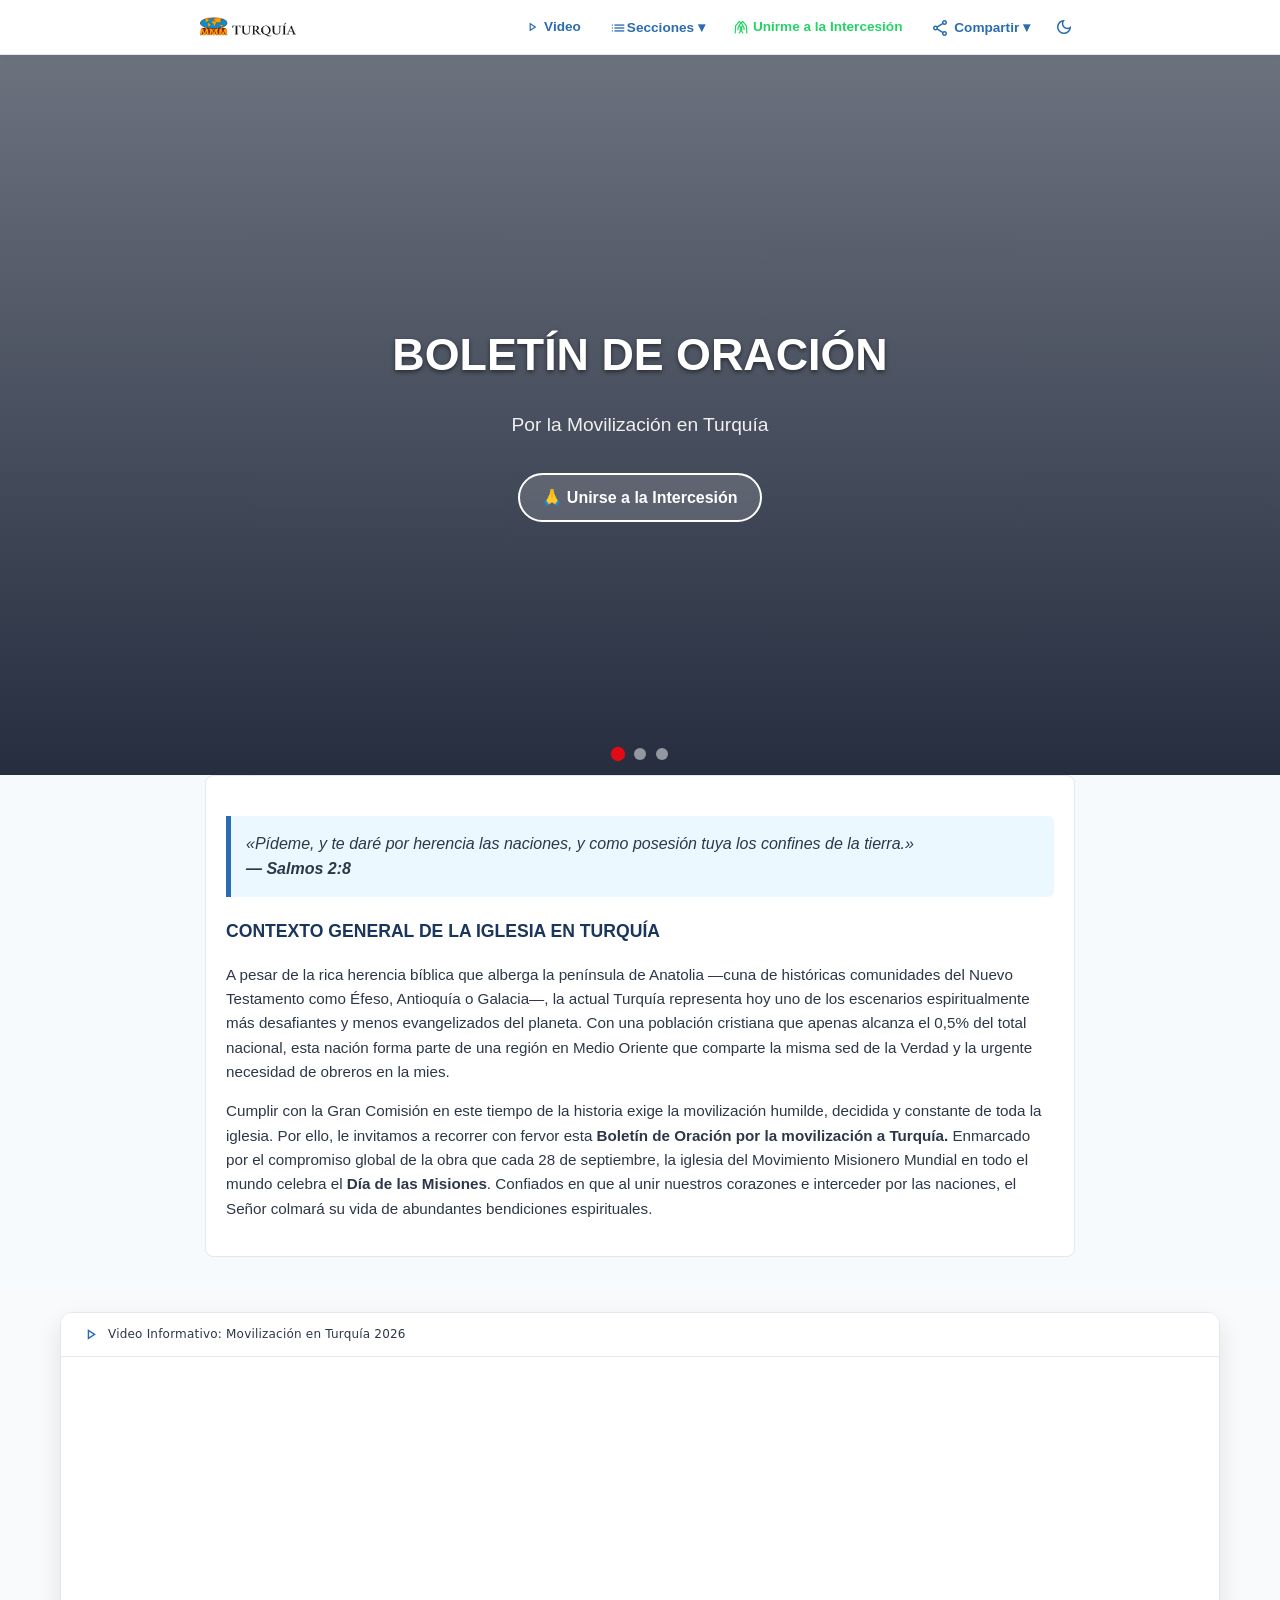
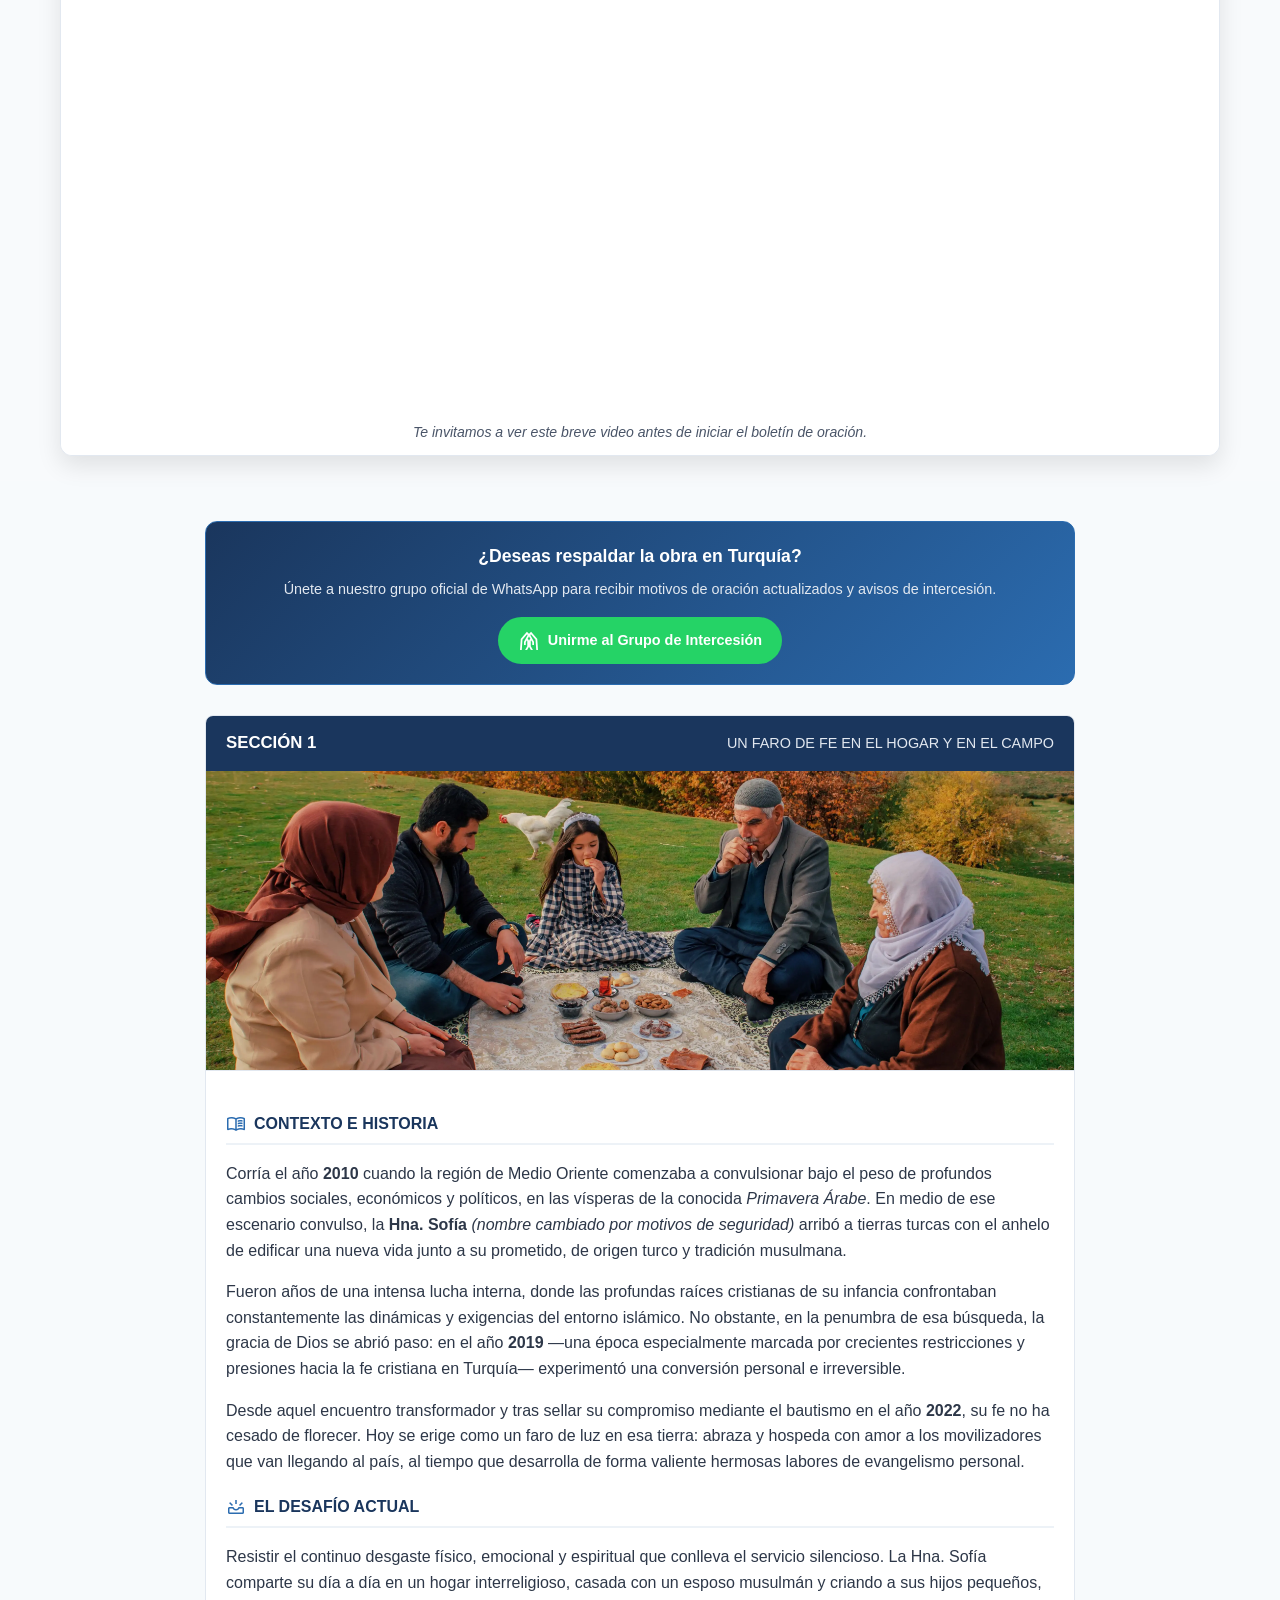
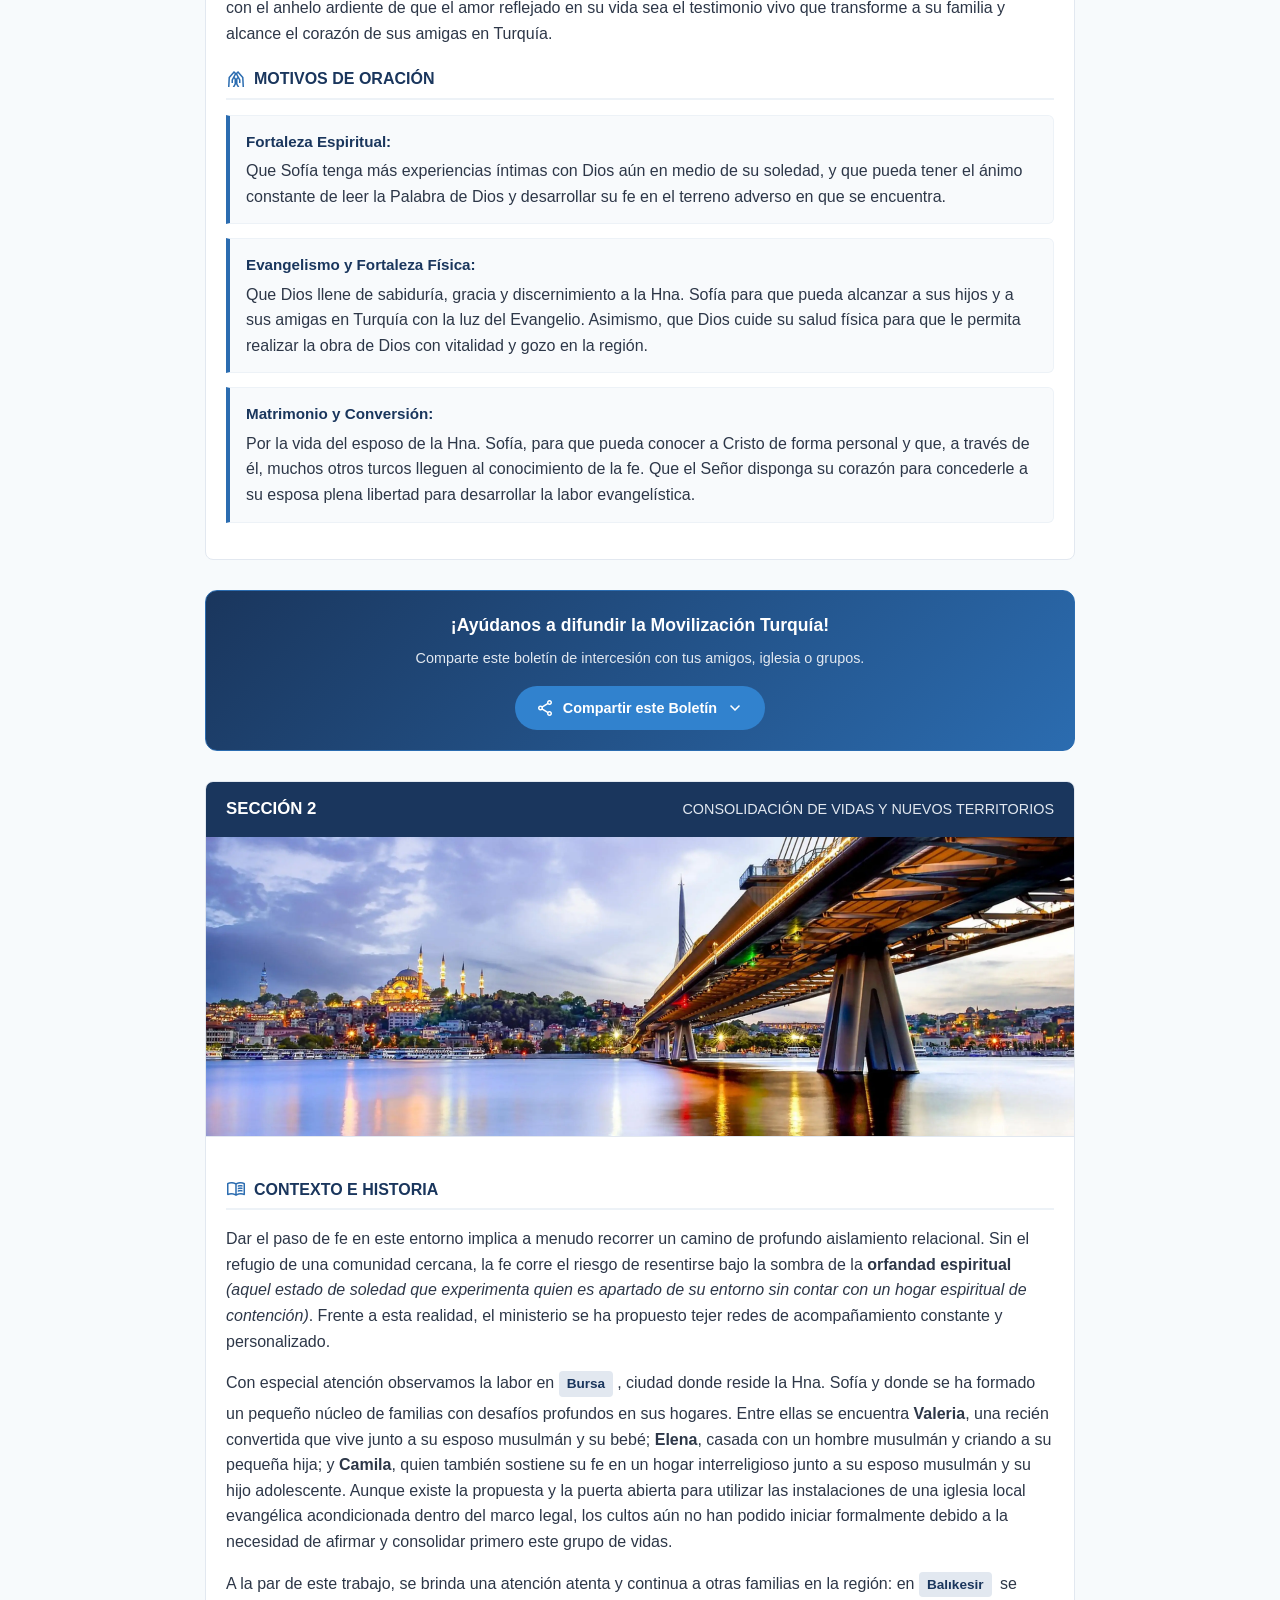
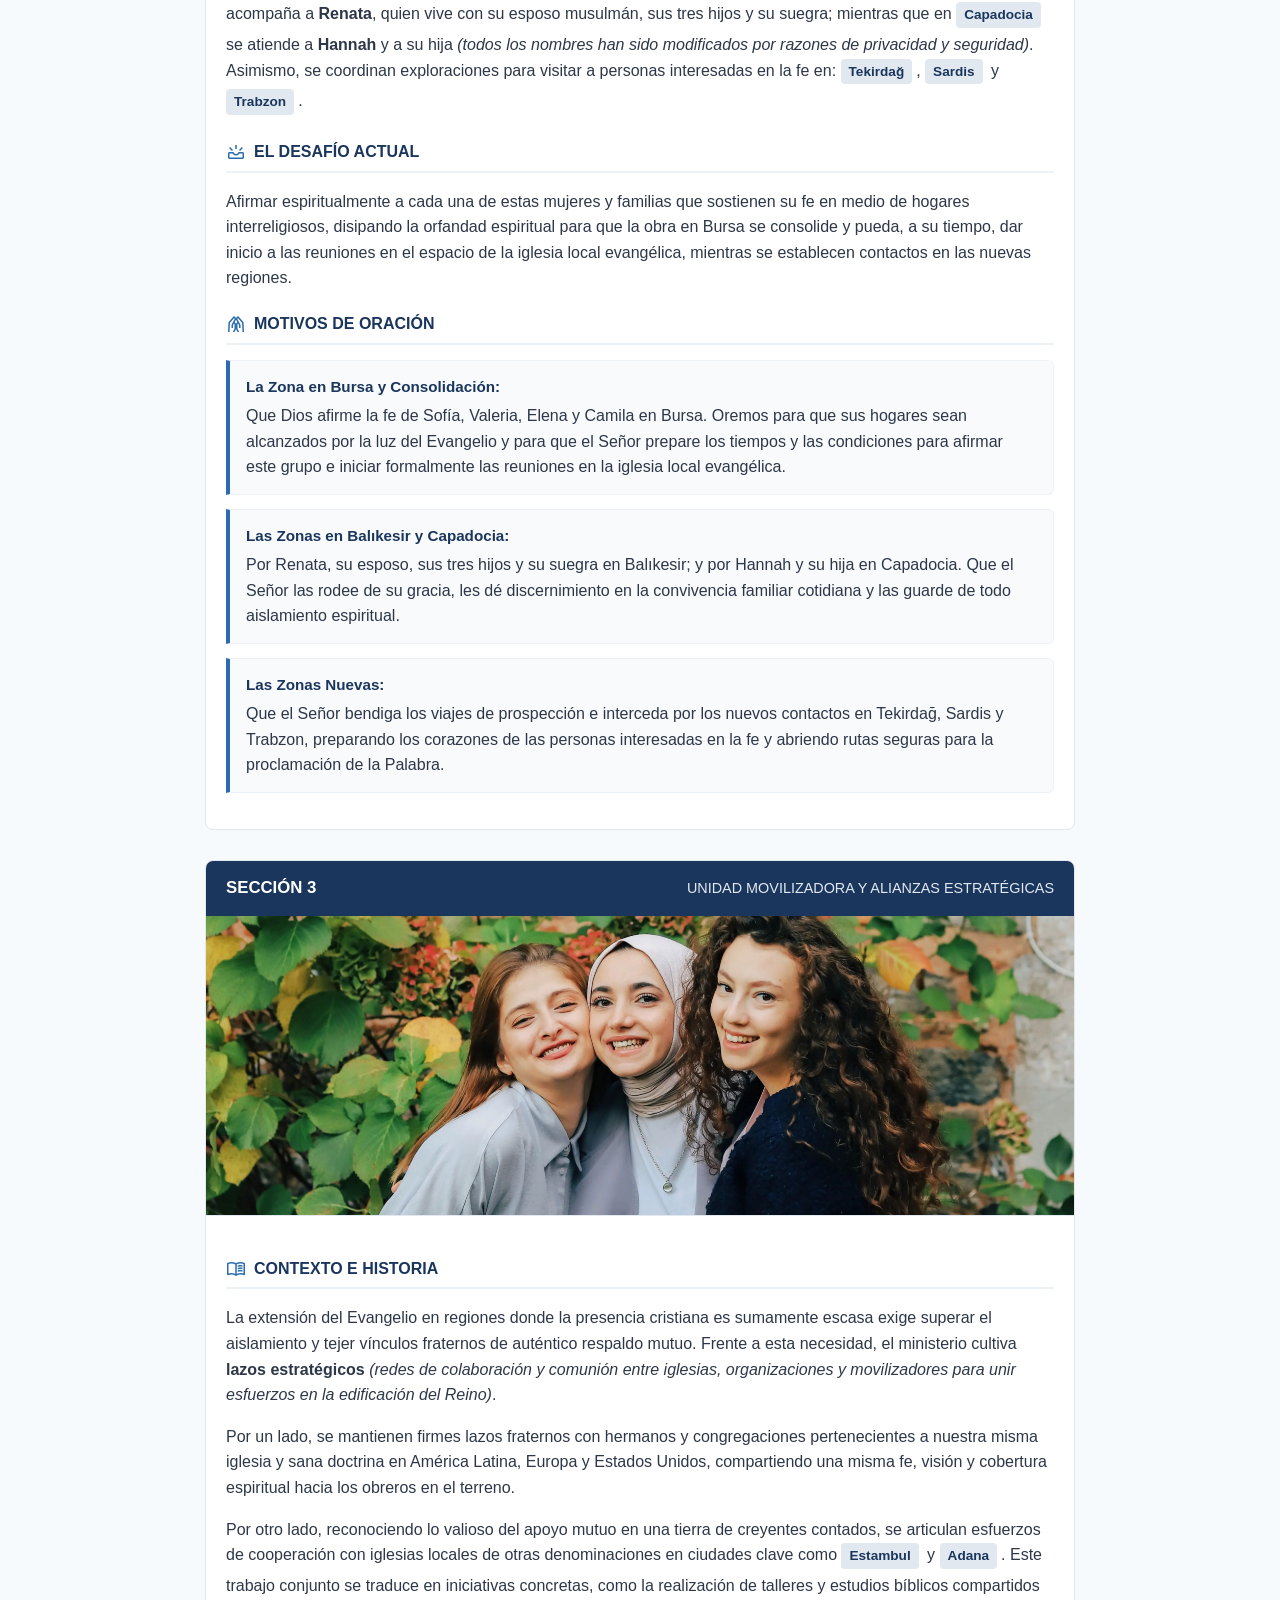
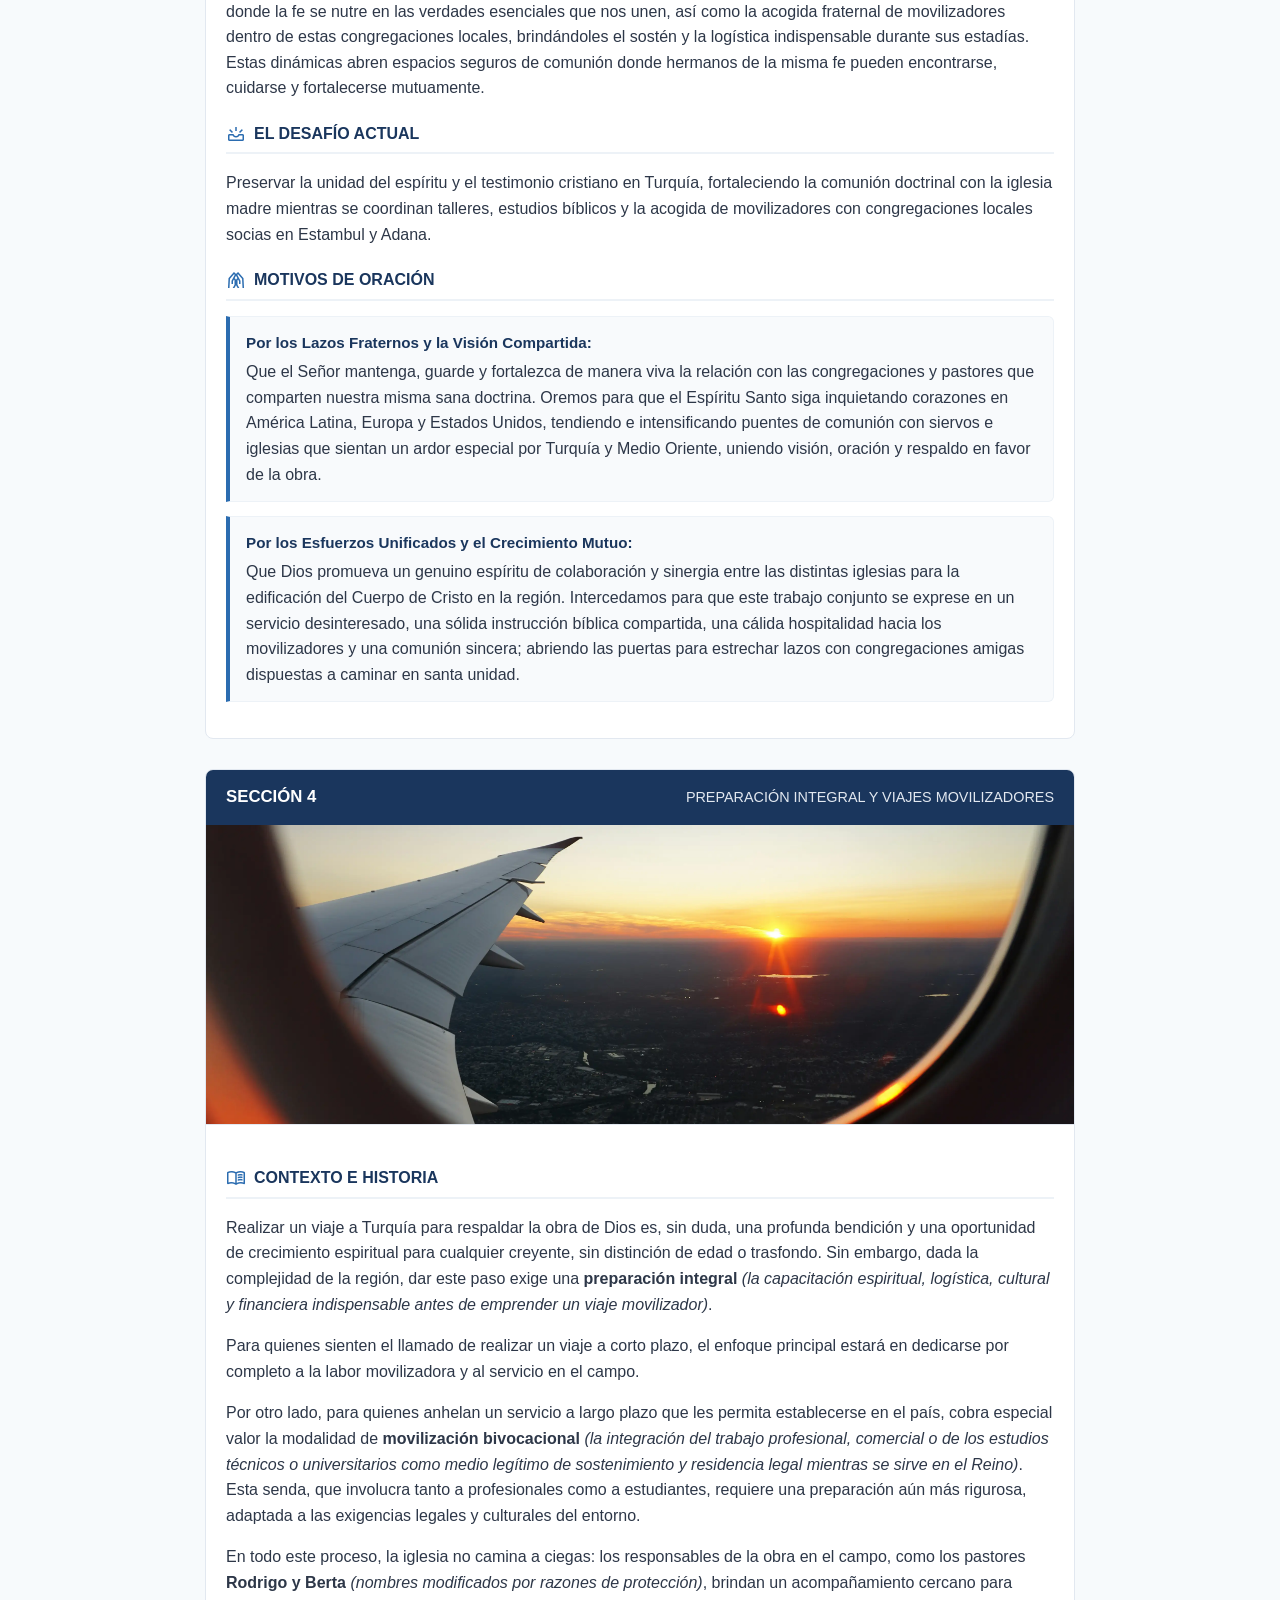
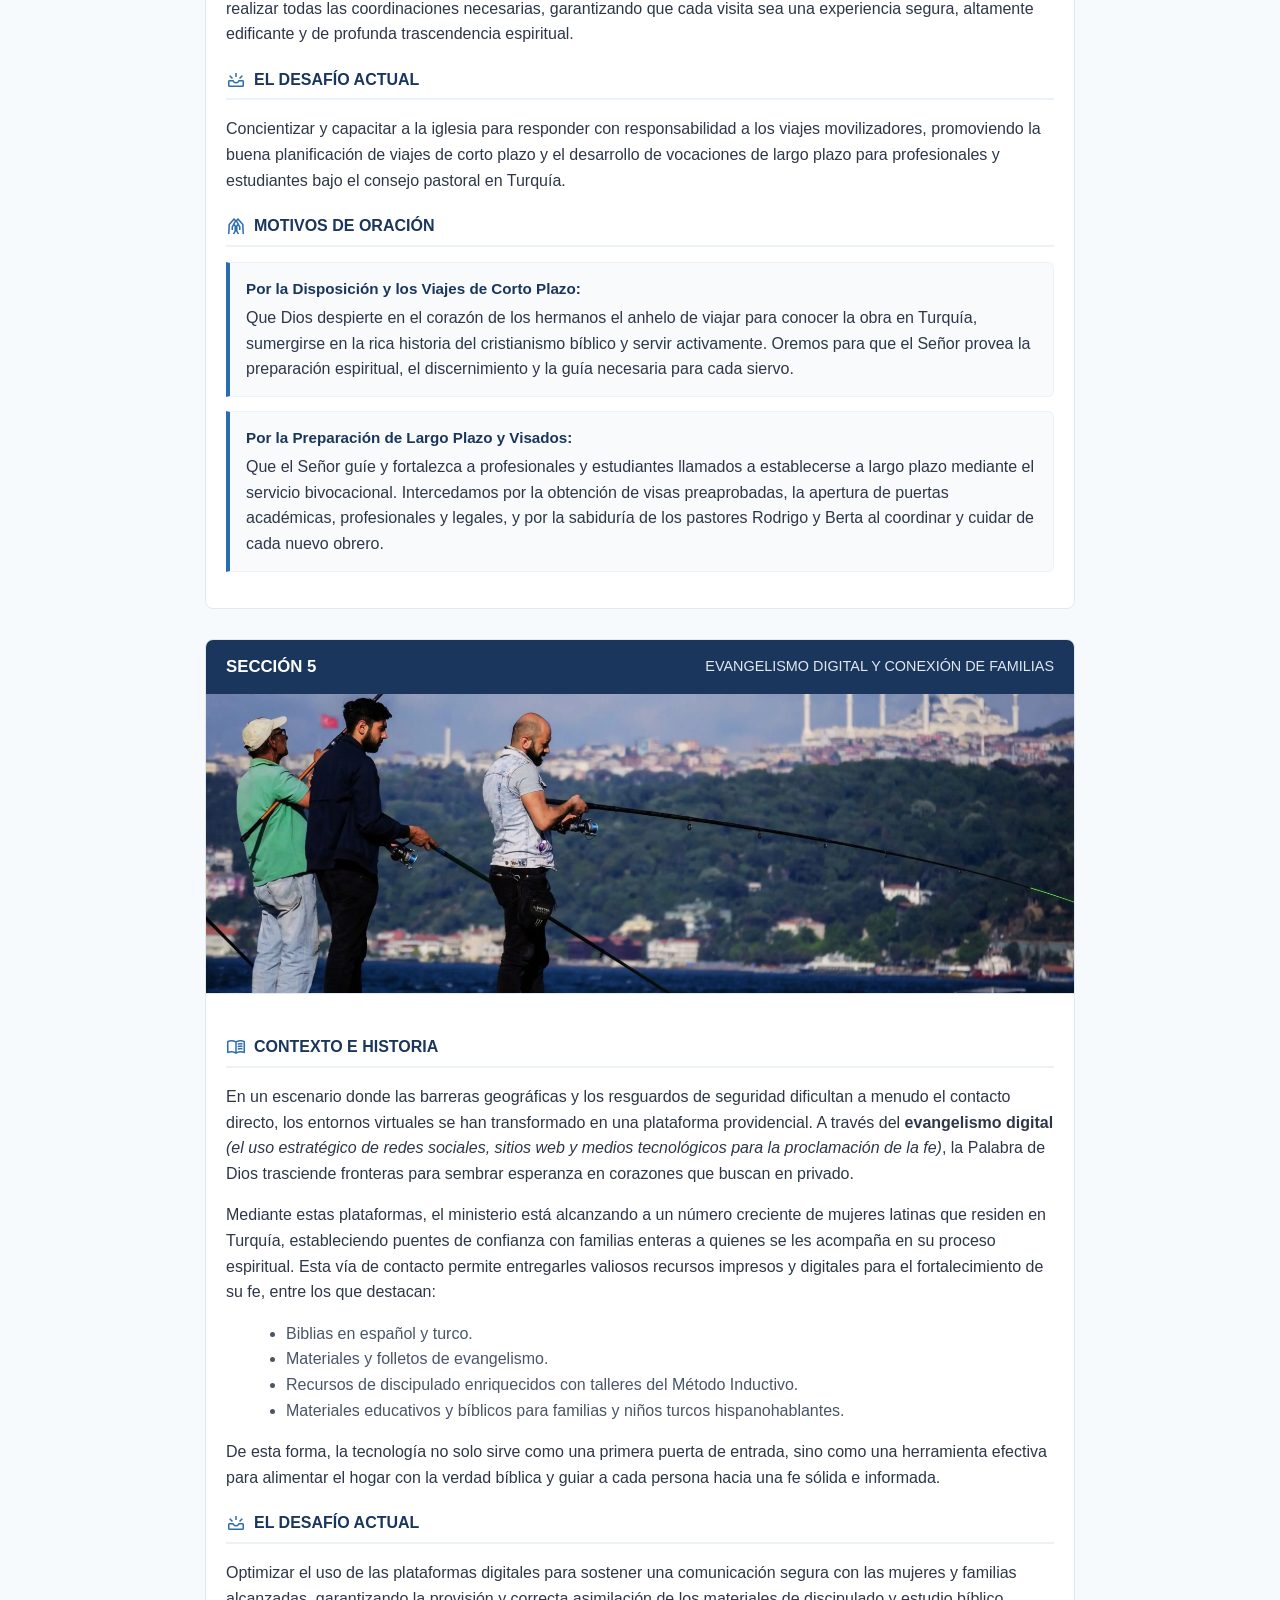
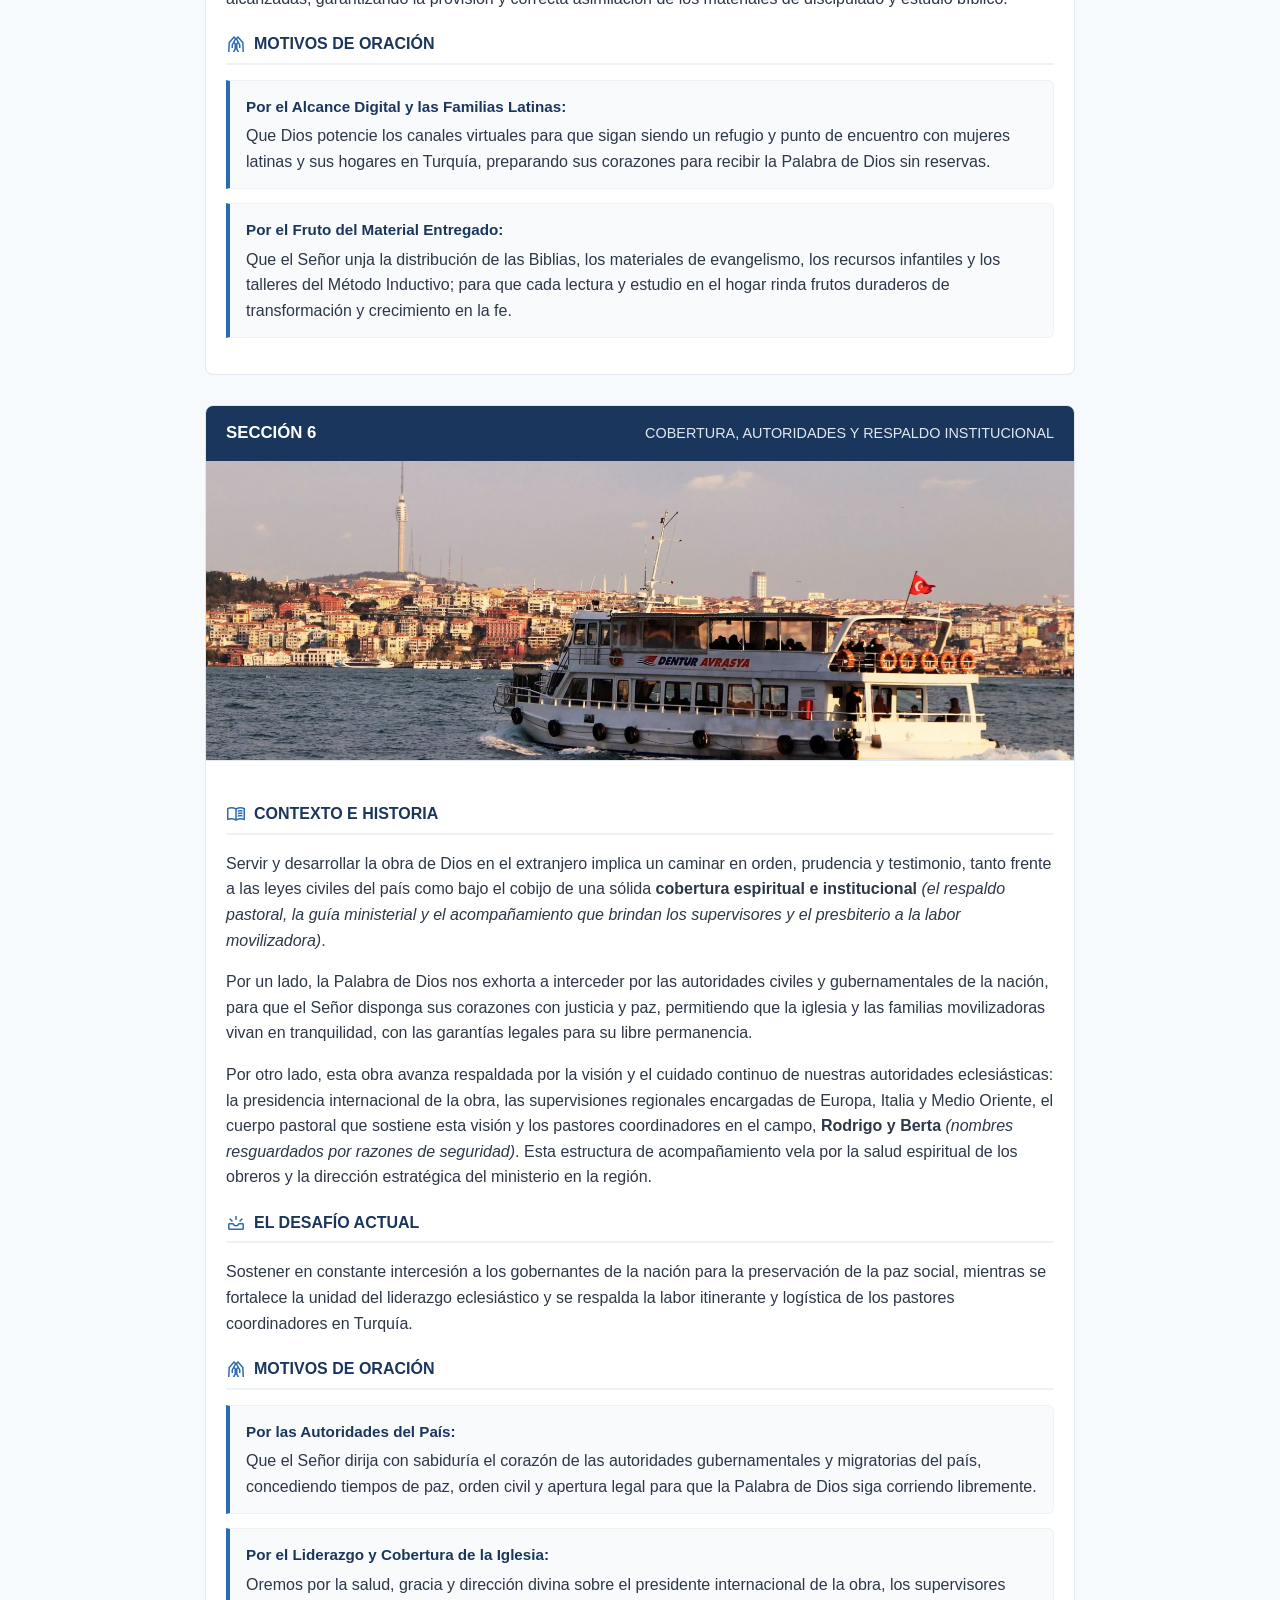
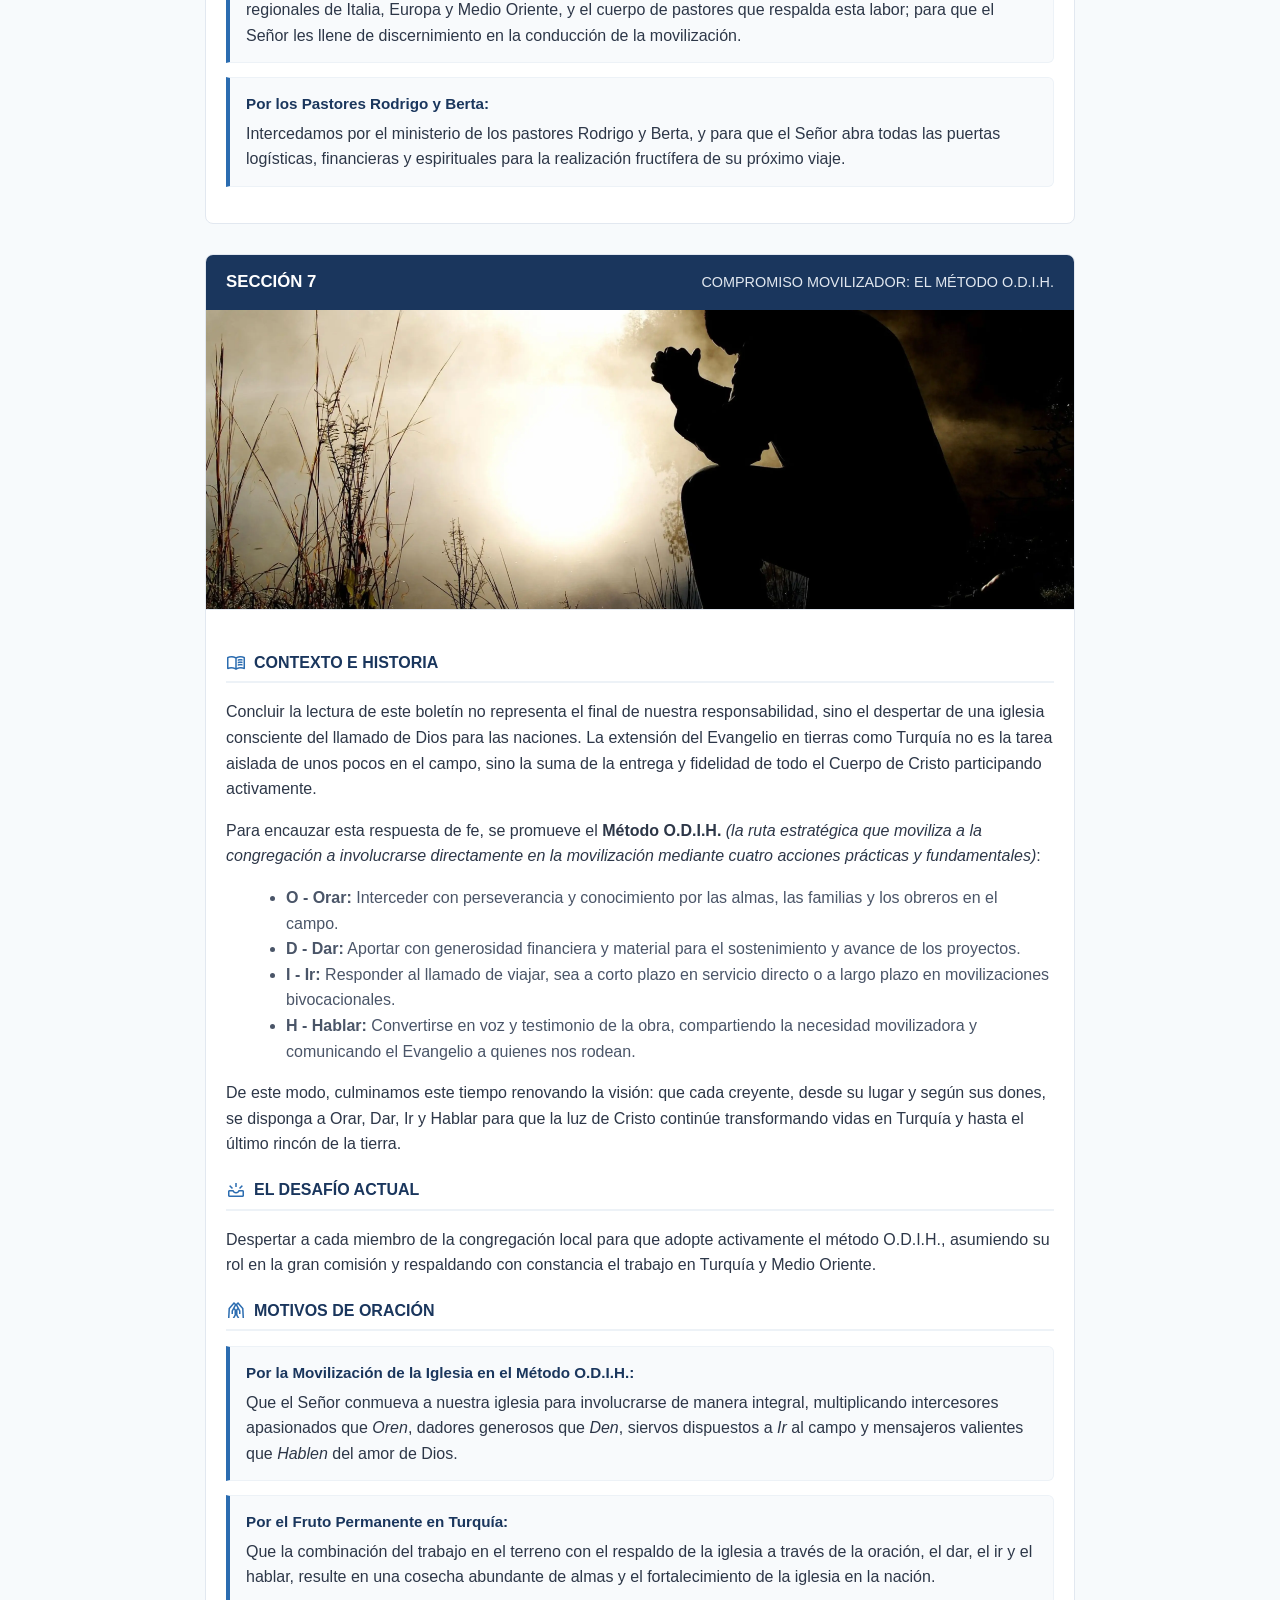
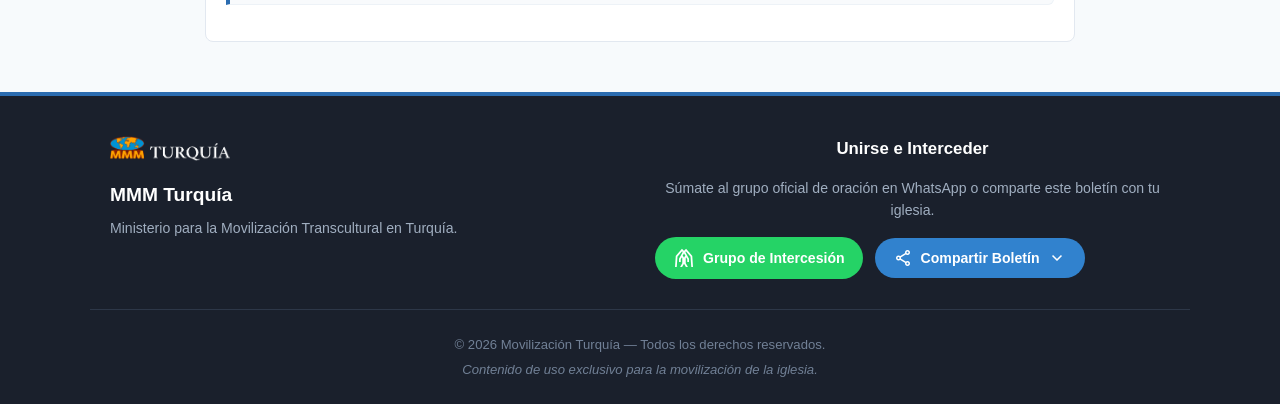
==== commit d1cb4fc0: "Add files via upload" ====
--- a/index.html
+++ b/index.html
@@ -55,7 +55,7 @@
 
 <!-- Logo como imagen PNG -->
 <a href="#" class="nav-brand-text">
-<img src="images/logowebmovilizacion.png" alt="MMM Turquía" class="nav-logo-img">
+<img src="images/Logowebmmmturquia.png" alt="MMM Turquía" class="nav-logo-img">
 </a>
 
 <!-- Botón Hamburguesa independiente -->
@@ -107,6 +107,8 @@
 </a>
 </div>
 </div>
+
+
 <button type="button" id="themeToggle" class="theme-toggle-btn" aria-label="Cambiar modo de lectura">
 <span class="material-symbols-outlined" id="themeIcon">dark_mode</span>
 </button>
@@ -581,8 +583,8 @@
 
 <!-- SECCIÓN 1: LOGO E INFORMACIÓN GENERAL -->
 <div class="footer-brand">
-    <img src="images/logowebmovilizacionpositivo.png" alt="Logo Ministerio" class="footer-logo">
-    <h4>Movilización Turquía</h4>
+    <img src="images/Logowebmmmturquiapositivo.png" alt="Logo Ministerio" class="footer-logo">
+    <h4>MMM Turquía</h4>
     <p>Ministerio para la Movilización Transcultural en Turquía.</p>
 </div>
 
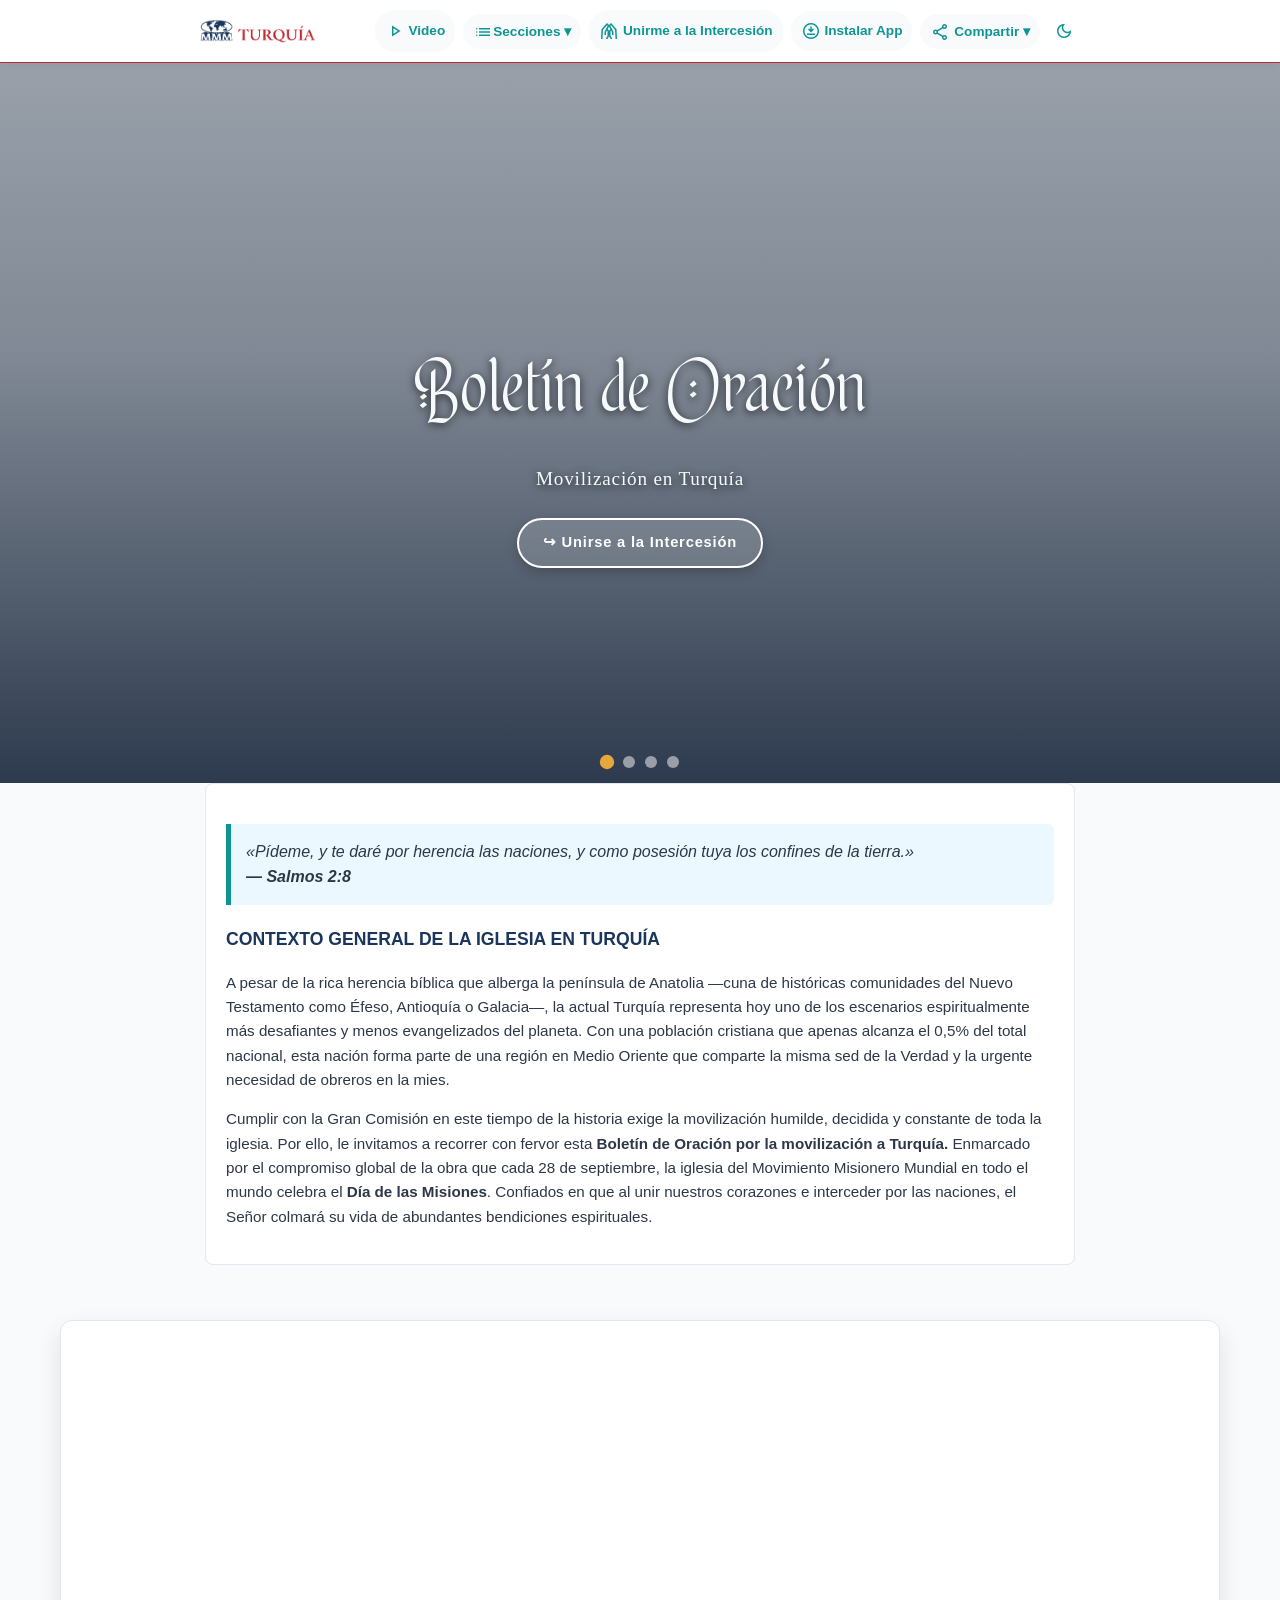
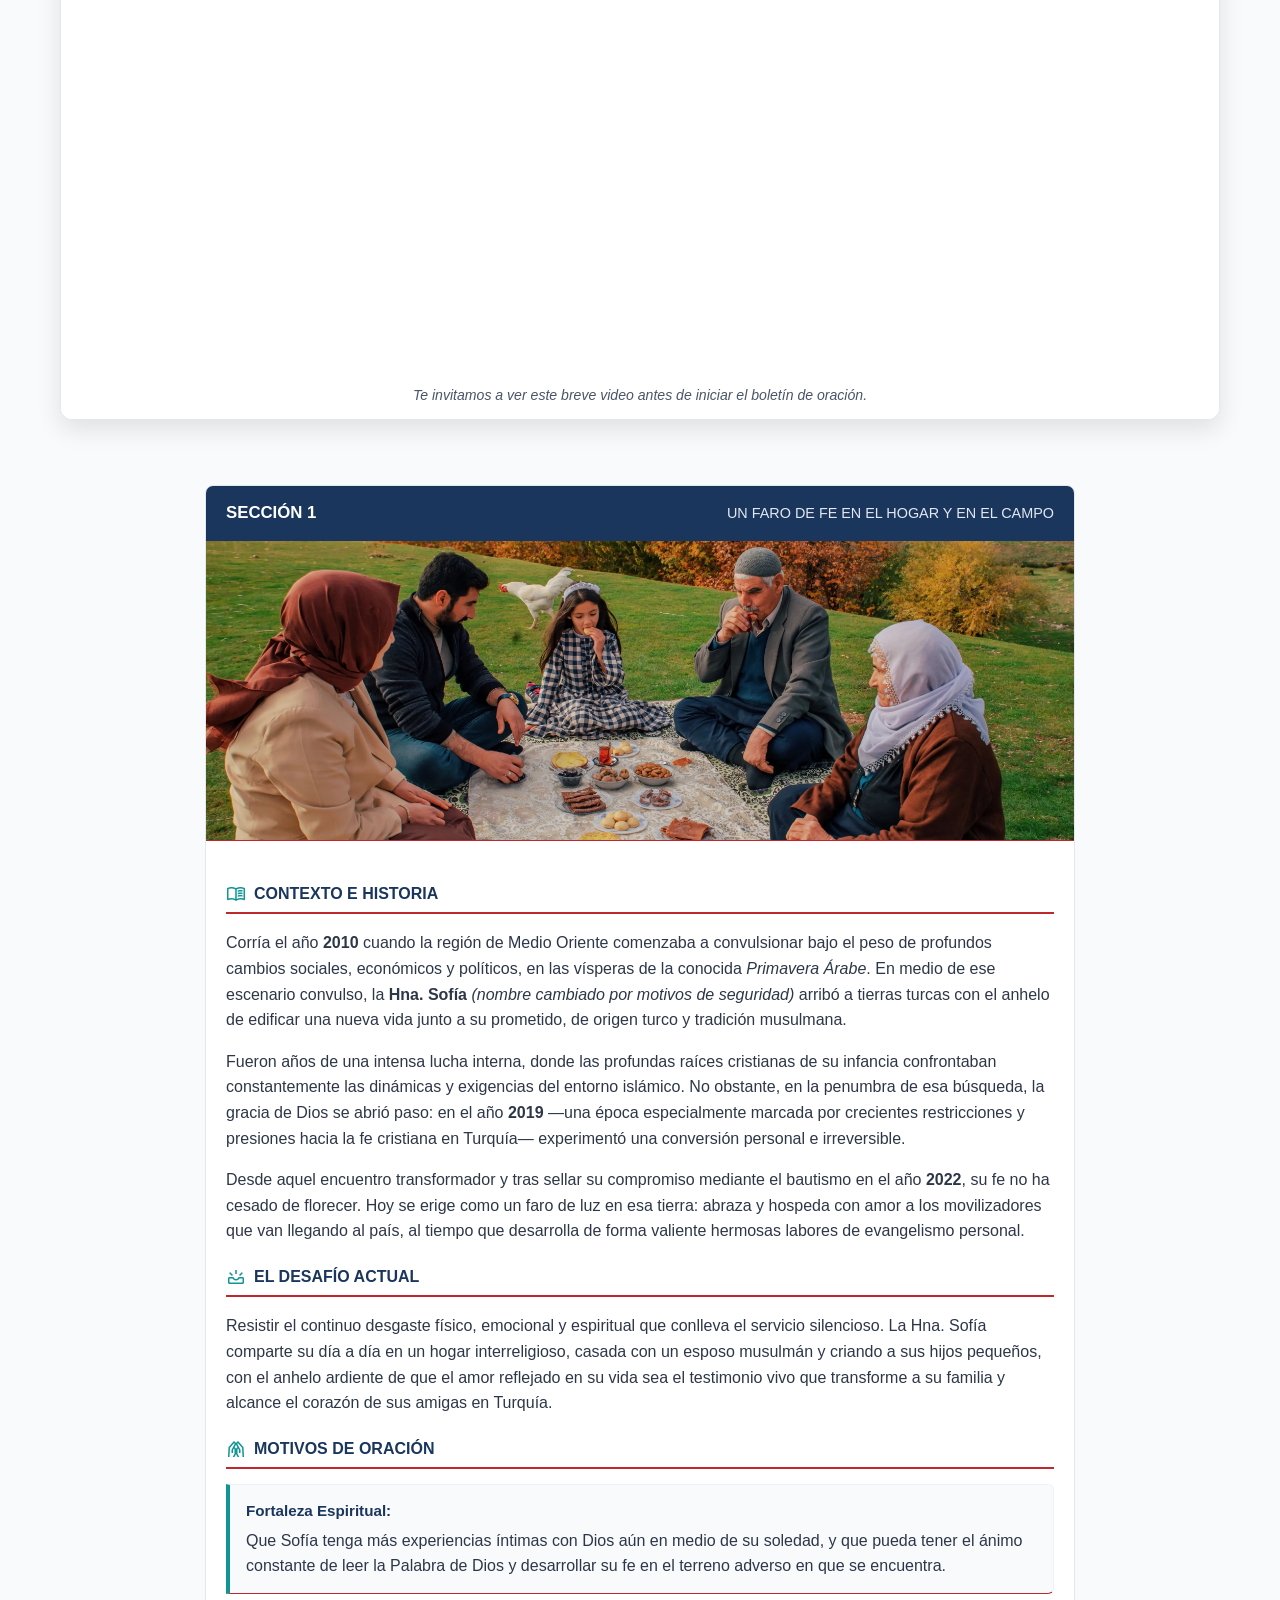
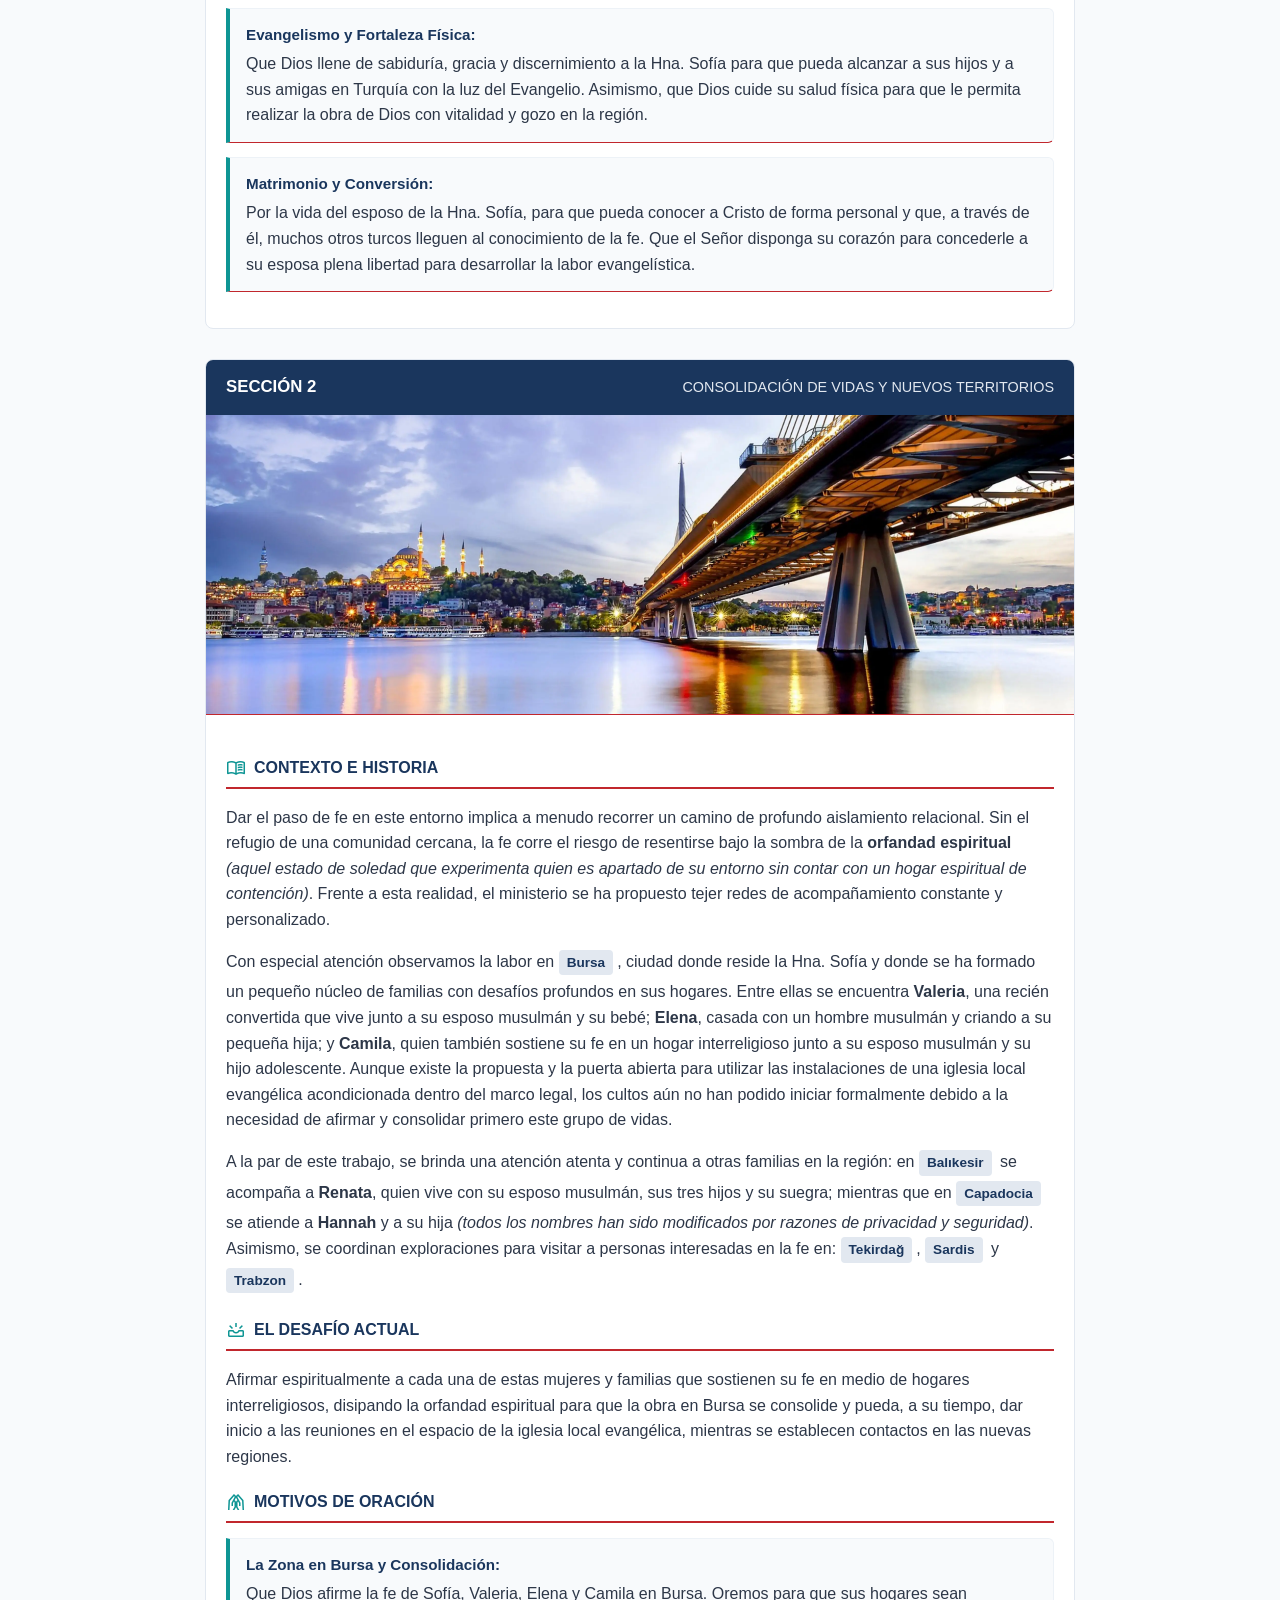
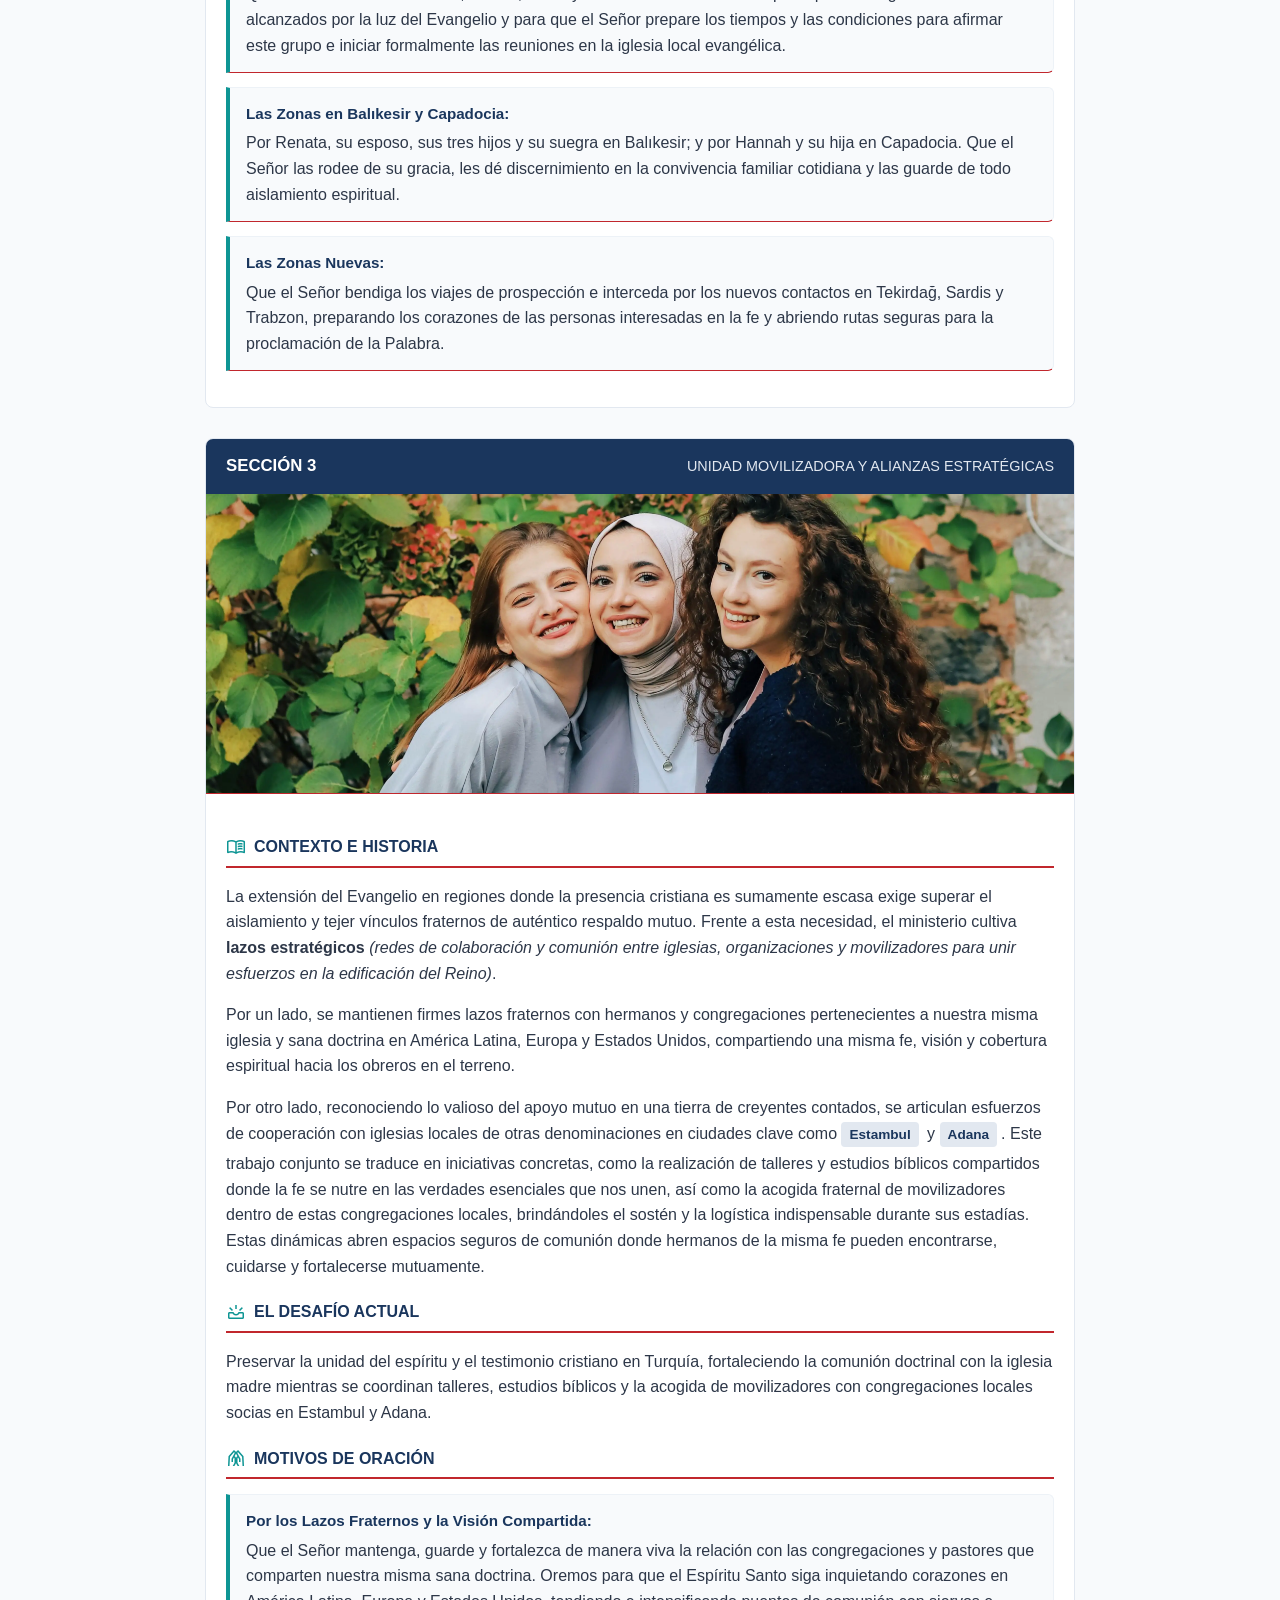
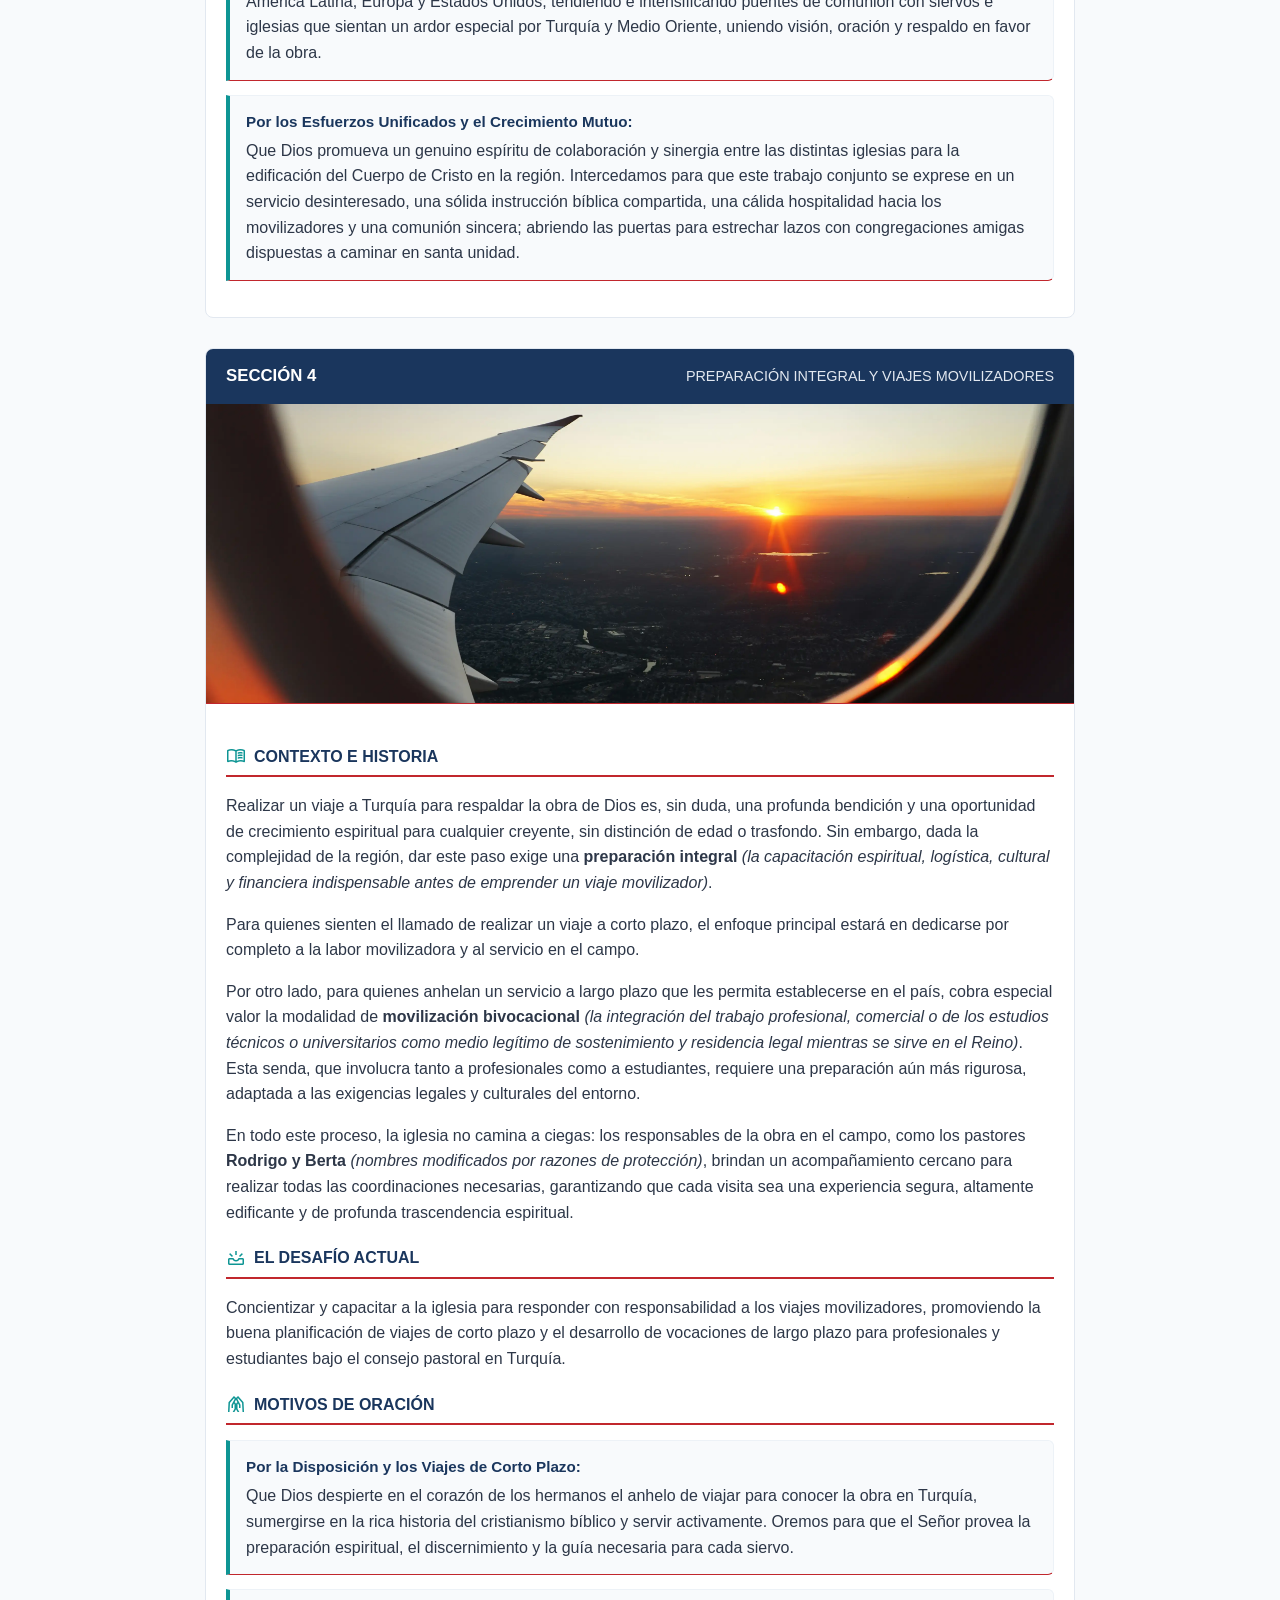
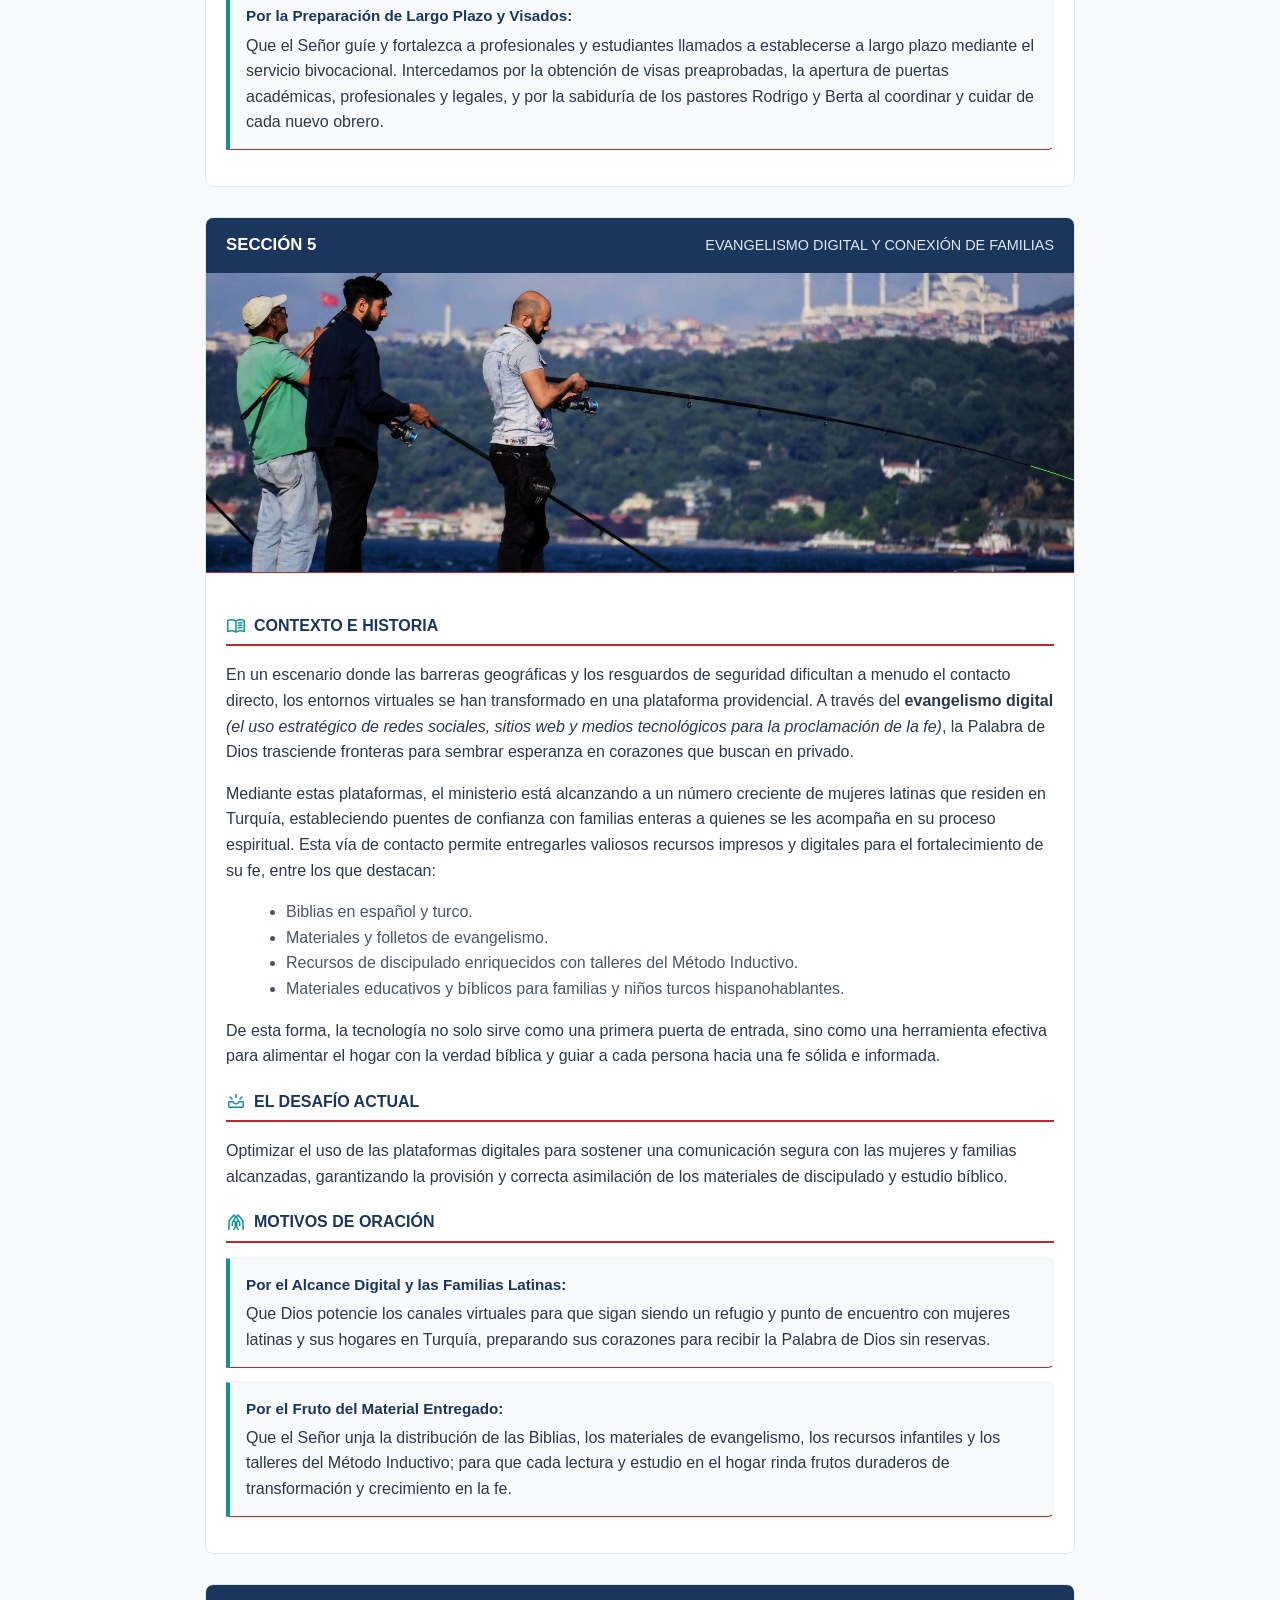
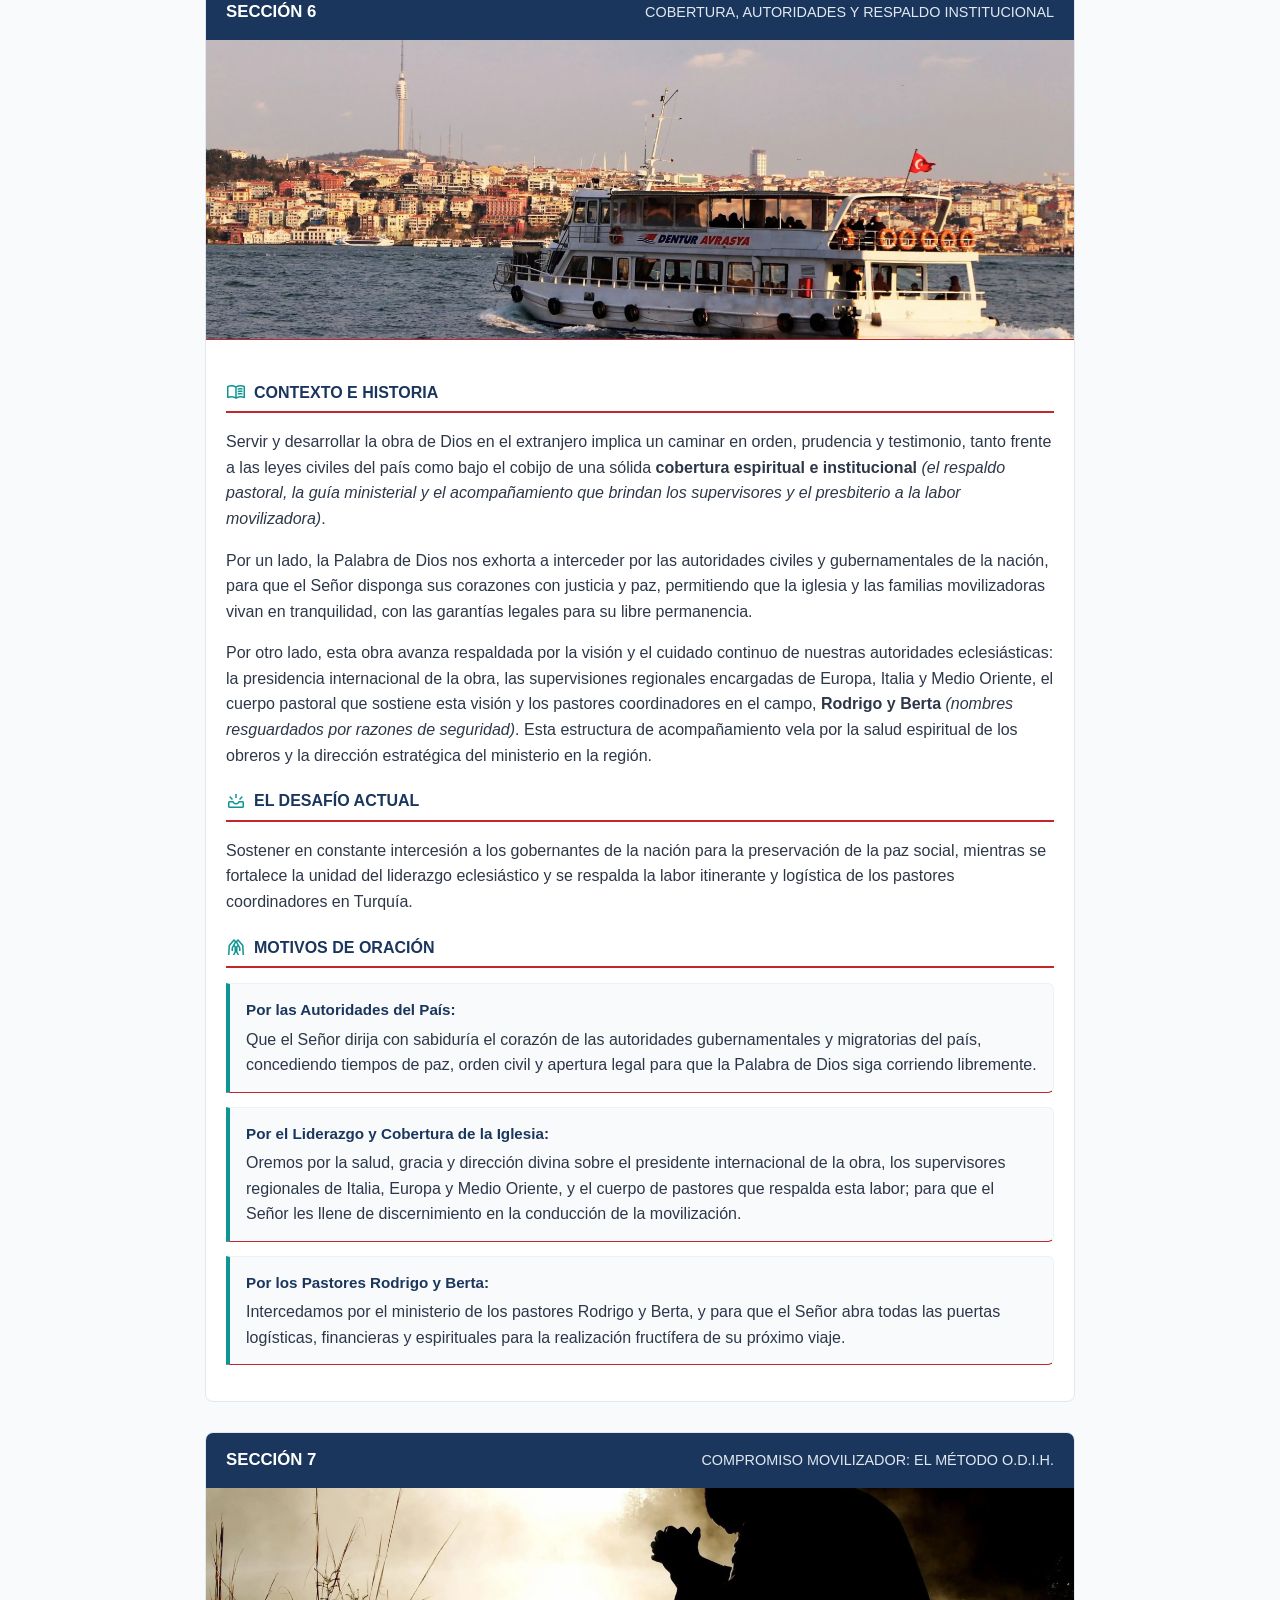
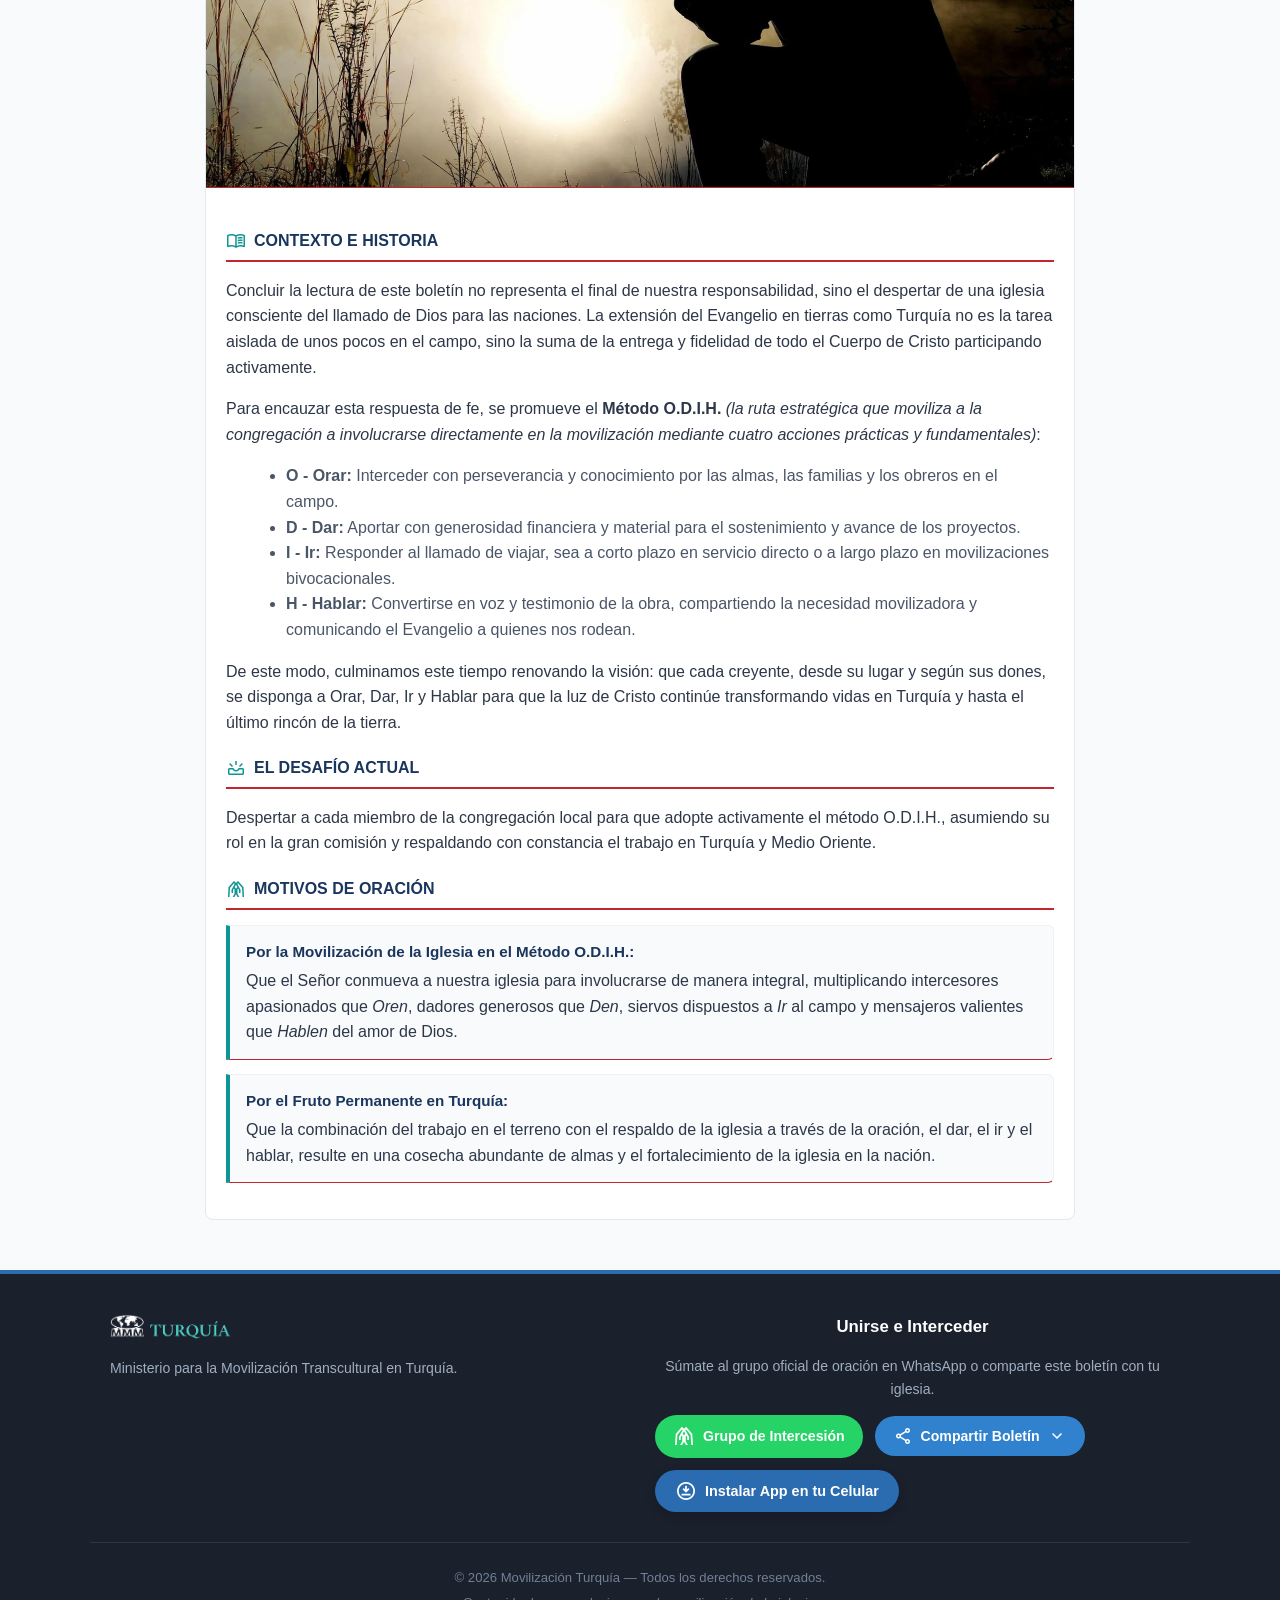
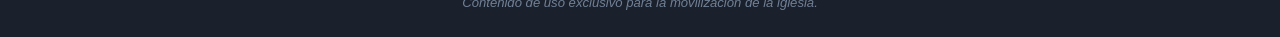
==== commit a735456e: "Add files via upload" ====
--- a/index.html
+++ b/index.html
@@ -1,641 +1,655 @@
 <!DOCTYPE html>
 <html lang="es">
 <head>
-
-
-    
-    
-
-   
-<meta charset="UTF-8">
-<meta name="viewport" content="width=device-width, initial-scale=1.0">
-
-<!-- Título y descripción básicos -->
-<title>Boletín de Oración por la Movilización en Turquía</title>
-<meta name="description" content="Únete a nosotros en clamor por la movilización en Turquía. Revisa nuestro boletín de intercesión actualizada.">
-
-<!-- Vinculo al archivo Manifest -->
-    <link rel="manifest" href="manifest.json">
-
-    <!-- Favicon para navegadores en PC/Laptop -->
-    <link rel="icon" type="image/png" sizes="32x32" href="images/faviconlarge.png">
-
-    <!-- Icono exclusivo para Pantalla de Inicio en iPhone / iPad (iOS) -->
-    <link rel="apple-touch-icon" href="images/faviconmini.png">
-
-    <!-- Color de la barra de estado del navegador en teléfonos -->
-    <meta name="theme-color" content="#2b6cb0">
-
-<!-- Configuración Open Graph para WhatsApp y redes sociales -->
-<meta property="og:type" content="website">
-<meta property="og:url" content="https://www.misionturquia.site/">
-<meta property="og:title" content="Boletín de Oración por la Movilización en Turquía">
-<meta property="og:description" content="Únete a nosotros en clamor por la movilización en Turquía. Revisa nuestro boletín de intercesión actualizada.">
-
-<!-- Imagen que aparecerá en la vista previa de WhatsApp -->
-<!-- (Asegúrate de colocar la URL completa e idónea de tu imagen, preferiblemente de 1200x630 px en formato WEBP o PNG) -->
-<meta property="og:image" content="https://www.misionturquia.site/coverlink2.webp">
-<meta property="og:image:width" content="1200">
-<meta property="og:image:height" content="630">
-
-<!-- Carga universal de Google Material Symbols (Soporta todos los iconos) -->
-<link rel="stylesheet" href="https://fonts.googleapis.com/css2?family=Material+Symbols+Outlined:opsz,wght,FILL,GRAD@20..48,100..700,0..1,-50..200" />
-<link rel="stylesheet" href="css/estilosmt.css">
-<script src="js/funcionesmt.js" defer></script>
-        
-
+  <meta charset="UTF-8">
+  <meta name="viewport" content="width=device-width, initial-scale=1.0">
+
+  <!-- Título y descripción básicos -->
+  <title>Boletín de Oración por la Movilización en Turquía</title>
+  <meta name="description" content="Únete a nosotros en clamor por la movilización en Turquía. Revisa nuestro boletín de intercesión actualizada.">
+
+  <!-- Vínculo al archivo Manifest -->
+  <link rel="manifest" href="manifest.json">
+
+  <!-- Favicon para navegadores en PC/Laptop -->
+  <link rel="icon" type="image/png" sizes="32x32" href="images/faviconlarge.png">
+
+  <!-- Icono exclusivo para Pantalla de Inicio en iPhone / iPad (iOS) -->
+  <link rel="apple-touch-icon" href="images/faviconmini.png">
+
+  <!-- Color de la barra de estado del navegador en teléfonos -->
+  <meta name="theme-color" content="#1a365d">
+
+  <!-- Configuración Open Graph para WhatsApp y redes sociales -->
+  <meta property="og:type" content="website">
+  <meta property="og:url" content="https://www.misionturquia.site/">
+  <meta property="og:title" content="Boletín de Oración por la Movilización en Turquía">
+  <meta property="og:description" content="Únete a nosotros en clamor por la movilización en Turquía. Revisa nuestro boletín de intercesión actualizada.">
+
+  <!-- Imagen que aparecerá en la vista previa de WhatsApp -->
+  <meta property="og:image" content="https://tdcmhk.b-cdn.net/coverlinkredes.webp">
+  <meta property="og:image:width" content="1200">
+  <meta property="og:image:height" content="630">
+
+  <!-- Carga universal de Google Material Symbols (Soporta todos los iconos) -->
+  <link rel="stylesheet" href="https://fonts.googleapis.com/css2?family=Material+Symbols+Outlined:opsz,wght,FILL,GRAD@20..48,100..700,0..1,-50..200" />
+  <link rel="stylesheet" href="css/estilosmt.css">
+  <script src="js/funcionesmt.js" defer></script>
 </head>
 
-
 <body>
 
-       
-<nav class="sticky-nav">
-<div class="nav-container">
-
-<!-- Logo como imagen PNG -->
-<a href="#" class="nav-brand-text">
-<img src="images/Logowebmmmturquia.png" alt="MMM Turquía" class="nav-logo-img">
-</a>
-
-<!-- Botón Hamburguesa independiente -->
-<button type="button" class="nav-toggle" id="navToggle" aria-label="Abrir menú">
- <span class="material-symbols-outlined">menu</span>
-</button>
-
-
-<!-- Menú de enlaces desplegable -->
-<div class="nav-links" id="navLinks">
-<a href="#video-seccion" class="nav-link"> <span class="material-symbols-outlined" style="font-size: 16px; vertical-align: middle;">play_arrow</span> Video</a>
-<div class="dropdown">
-<a href="javascript:void(0)" class="nav-link dropdown-toggle">
-<span class="material-symbols-outlined" style="font-size: 18px; vertical-align: middle;">list</span>Secciones ▾</a>
-<div class="dropdown-menu">
-<a href="#seccion-1">Sección 1: Un Faro de Fe</a>
-<a href="#seccion-2">Sección 2: Consolidación de Vidas</a>
-<a href="#seccion-3">Sección 3: Unidad Movilizadora</a>
-<a href="#seccion-4">Sección 4: Preparación Integral</a>
-<a href="#seccion-5">Sección 5: Evangelismo Digital</a>
-<a href="#seccion-6">Sección 6: Cobertura y Respaldo</a>
-<a href="#seccion-7">Sección 7: Método O.D.I.H.</a>
-</div>
-</div>
-<a href="https://wa.me/51938204456?text=Hola,%20deseo%20unirme%20al%20grupo%20de%20intercesión%20por%20Turquía" 
-target="_blank" 
-rel="noopener" 
-class="nav-link" 
-style="display: inline-flex; align-items: center; gap: 4px; color: #25d366; font-weight: 700;">
-<span class="material-symbols-outlined" style="font-size: 16px; vertical-align: middle; color: #25d366;">folded_hands</span>
-Unirme a la Intercesión
-</a>
-
-<!-- DESPLEGABLE DE COMPARTIR -->
-<div class="dropdown">
-<a href="javascript:void(0)" class="nav-link dropdown-toggle">
-<span class="material-symbols-outlined">share</span> Compartir ▾
-</a>
-<div class="dropdown-menu">
-<a href="https://api.whatsapp.com/send?text=Te%20invito%20a%20unirte%20a%20la%20Gu%C3%ADa%20de%20Oraci%C3%B3n%20por%20la%20Movilización%20en%20Turqu%C3%ADa:%20https://misionturquia.site/" 
-target="_blank" 
-class="share-item share-wa">
-<img src="images/whatsappicon.png" alt="WhatsApp Icon" class="flaticon-icon"> WhatsApp
-</a>
-<a href="https://www.facebook.com/sharer/sharer.php?u=https://misionturquia.site/" 
-target="_blank" 
-class="share-item share-fb">
-<img src="images/facebookicon.png" alt="WhatsApp Icon" class="flaticon-icon"> Facebook
-</a>
-</div>
-</div>
-
-
-<button type="button" id="themeToggle" class="theme-toggle-btn" aria-label="Cambiar modo de lectura">
-<span class="material-symbols-outlined" id="themeIcon">dark_mode</span>
-</button>
-</div>
-</div>
-</nav>
-
-<!-- HERO HEADER CON CARRUSEL DE IMÁGENES -->
-<section class="hero-header">
-<!-- Contenedor del Carrusel -->
-<div class="carousel-container" id="heroCarousel">
-
-<div class="carousel-slide active">
-    <!-- Video de fondo nativo alojado en GitHub -->
-    <video autoplay loop muted playsinline preload="metadata" class="slide-video-bg">
-        <source src="videohead3.mp4" type="video/mp4">
-        Tu navegador no soporta reproducción de video.
-    </video>
-    <!-- Máscara de oscurecimiento opcional (mejora la lectura del texto) -->
-    <div class="slide-overlay"></div>
-    <!-- Contenido en texto sobre el video -->
-    <div class="slide-caption">
-        <h2></h2>
-        <p></p>
-    </div>
-</div>
-
-<div class="carousel-slide active">
-    <!-- Video de fondo nativo alojado en GitHub -->
-    <video autoplay loop muted playsinline preload="metadata" class="slide-video-bg">
-        <source src="videohead6.mp4" type="video/mp4">
-        Tu navegador no soporta reproducción de video.
-    </video>
-    <!-- Máscara de oscurecimiento opcional (mejora la lectura del texto) -->
-    <div class="slide-overlay"></div>
-    <!-- Contenido en texto sobre el video -->
-    <div class="slide-caption">
-        <h2></h2>
-        <p></p>
-    </div>
-</div>
-
-<div class="carousel-slide active">
-    <!-- Video de fondo nativo alojado en GitHub -->
-    <video autoplay loop muted playsinline preload="metadata" class="slide-video-bg">
-        <source src="videohead5.mp4" type="video/mp4">
-        Tu navegador no soporta reproducción de video.
-    </video>
-    <!-- Máscara de oscurecimiento opcional (mejora la lectura del texto) -->
-    <div class="slide-overlay"></div>
-    <!-- Contenido en texto sobre el video -->
-    <div class="slide-caption">
-        <h2></h2>
-        <p></p>
-    </div>
-</div>
-
-</div>
-
-<!-- Filtro oscuro para legibilidad del texto -->
-<div class="hero-overlay"></div>
-
-<!-- Contenido encima de las imágenes -->
-<div class="hero-content">
-
-<!-- Contenedor del texto animado -->
-<div id="carouselTextContainer" class="carousel-text-fade">
-<span class="hero-tag-top" id="carouselCategory"></span>
-<h1 id="carouselTitle">BOLETÍN DE ORACIÓN</h1>
-<p id="carouselDescription">Por la Movilización en Turquía</p>
-<div class="hero-tag" id="carouselSubtag"></div>
-
-<!-- Botones de acción (quedan estables) -->
-<div class="hero-buttons">
-
-<!-- Botón 1: Boletín de Oración -->
-<a href="#" id="btnGuia" class="btn-hero btn-secondary" >🙏 Unirse a la Intercesión</a>
-        
-<!-- Botón 2: Ver Video -->
-<a href="#" id="btnVideo" class="btn-hero btn-secondary" style="display: none;">▶ Ver Video</a>
-
-<!-- Botón 3: Unirse a la Intercesión -->
-<a href="#" id="btnIntercesion" class="btn-hero btn-secondary" style="display: none;">🙏 Unirse a la Intercesión</a>
-</div>
-</div>
-</div>
-
-<!-- Indicadores / Puntos de navegación -->
-<div class="carousel-dots">
-<span class="dot active" onclick="setSlide(0)"></span>
-<span class="dot" onclick="setSlide(1)"></span>
-<span class="dot" onclick="setSlide(2)"></span>
-</div>
-</section>
-
-<div class="container">
-   
-<!-- VERSÍCULO Y CONTEXTO -->
-<div  id="contexto-general" class="intro-card">
-<div class="verse-box">
-«Pídeme, y te daré por herencia las naciones, y como posesión tuya los confines de la tierra.»
-<br><strong>— Salmos 2:8</strong>
-</div>
-<h3 style="color: var(--primary-color); margin-top: 0; text-transform: uppercase; font-size: 1.1rem;">Contexto General de la Iglesia en Turquía</h3>
-<p style="margin-bottom: 15px; font-size: 0.95rem; line-height: 1.6;">
-A pesar de la rica herencia bíblica que alberga la península de Anatolia —cuna de históricas comunidades del Nuevo Testamento como Éfeso, Antioquía o Galacia—, la actual Turquía representa hoy uno de los escenarios espiritualmente más desafiantes y menos evangelizados del planeta. Con una población cristiana que apenas alcanza el 0,5% del total nacional, esta nación forma parte de una región en Medio Oriente que comparte la misma sed de la Verdad y la urgente necesidad de obreros en la mies.
-</p>
-<p style="margin-bottom: 15px; font-size: 0.95rem; line-height: 1.6;">
-Cumplir con la Gran Comisión en este tiempo de la historia exige la movilización humilde, decidida y constante de toda la iglesia. Por ello, le invitamos a recorrer con fervor esta <strong>Boletín de Oración por la movilización a Turquía.</strong> Enmarcado por el compromiso global de la obra que cada 28 de septiembre, la iglesia del Movimiento Misionero Mundial en todo el mundo celebra el <strong>Día de las Misiones</strong>. Confiados en que al unir nuestros corazones e interceder por las naciones, el Señor colmará su vida de abundantes bendiciones espirituales.
-</p>
-</div>
-
-        
-
-<!-- BLOQUE DE VIDEO PANORÁMICO -->
-<div id="video-seccion" class="video-full-bleed" style="width: 100vw; position: relative; left: 50%; right: 50%; margin-left: -50vw; margin-right: -50vw; margin-top: 30px; margin-bottom: 40px; background-color: #f8fafc; padding: 25px 0;">
-<div style="max-width: 1200px; margin: 0 auto; padding: 0 20px;">
-<div style="background-color: #ffffff; border-radius: 12px; border: 1px solid #e2e8f0; overflow: hidden; box-shadow: 0 10px 25px rgba(0, 0, 0, 0.1);">
-
-<!-- Encabezado con icono Google Material Symbols y texto en tamaño menor -->
-<div style="padding: 12px 20px; background-color: #ffffff; border-bottom: 1px solid #e2e8f0; display: flex; align-items: center; gap: 8px;">
-<span class="material-symbols-outlined" style="color: #2b6cb0; font-size: 1.2rem; vertical-align: middle;">play_arrow</span>
-<h3 style="margin: 0; font-size: 0.75rem; color: #2d3748; font-family: system-ui, -apple-system, sans-serif; font-weight: 500; letter-spacing: 0.2px;">
-Video Informativo: Movilización en Turquía 2026
-</h3>
-</div>
-
-<!-- Reproductor Nativo MP4 en Alta Definición desde bunnynet -->
-<div style="position:relative;padding-top:56.25%;"><iframe src="https://player.mediadelivery.net/embed/763408/55ff2b4c-8cb8-410d-bb23-b6d7128f71e2?autoplay=false&loop=false&muted=false&preload=true&responsive=true" loading="lazy" style="border:0;position:absolute;top:0;height:100%;width:100%;" allow="accelerometer;gyroscope;autoplay;encrypted-media;picture-in-picture;fullscreen;" allowfullscreen="true"></iframe></div>
-
-<!-- Pie de Video / Pie de foto -->
-<p style="text-align: center; font-size: 0.88rem; color: #4a5568; padding: 12px 20px; margin: 0; font-style: italic; background-color: #ffffff;">
-Te invitamos a ver este breve video antes de iniciar el boletín de oración.
-</p>
-</div>
-</div>
-</div>
-        
-<!-- BLOQUE DE LLAMADO A LA ACCIÓN A WHATSAPP (938204456) -->
-<div class="cta-banner">
-<h3>¿Deseas respaldar la obra en Turquía?</h3>
-<p>Únete a nuestro grupo oficial de WhatsApp para recibir motivos de oración actualizados y avisos de intercesión.</p>
-<a href="https://wa.me/51938204456?text=Hola,%20deseo%20unirme%20al%20grupo%20de%20intercesión%20por%20Turquía" 
-target="_blank" 
-rel="noopener" 
-class="btn-whatsapp-block">
-<span class="material-symbols-outlined" style="font-size: 22px; color: #ffffff;">folded_hands</span>
-<span>Unirme al Grupo de Intercesión</span>
-</a>
-</div>      
-
-<!-- SECCIÓN 1 -->
-<div id="seccion-1" class="day-card">
-<div class="day-header">
-<span>SECCIÓN 1</span>
-<span class="day-title">Un Faro de Fe en el Hogar y en el Campo</span>
-</div>
-<div class="photo-container" style="width: 100%; height: 300px; overflow: hidden;">
-<img src="images/imageweb2.webp" alt="Fotografía representativa Turquía - Día 1" style="width: 100%; height: 100%; object-fit: cover; object-position: center; transition: opacity 0.4s ease-in-out; display: block;">
-</div>
-<div class="day-content">
-<div class="section-title">
-<span class="material-symbols-outlined">menu_book</span>
-Contexto e Historia
-</div>
-<p id="motivo-1" class="motivo-texto" >Corría el año <strong>2010</strong> cuando la región de Medio Oriente comenzaba a convulsionar bajo el peso de profundos cambios sociales, económicos y políticos, en las vísperas de la conocida <em>Primavera Árabe</em>. En medio de ese escenario convulso, la <strong>Hna. Sofía</strong> <em>(nombre cambiado por motivos de seguridad)</em> arribó a tierras turcas con el anhelo de edificar una nueva vida junto a su prometido, de origen turco y tradición musulmana.</p>
-<p>Fueron años de una intensa lucha interna, donde las profundas raíces cristianas de su infancia confrontaban constantemente las dinámicas y exigencias del entorno islámico. No obstante, en la penumbra de esa búsqueda, la gracia de Dios se abrió paso: en el año <strong>2019</strong> —una época especialmente marcada por crecientes restricciones y presiones hacia la fe cristiana en Turquía— experimentó una conversión personal e irreversible.</p>
-<p>Desde aquel encuentro transformador y tras sellar su compromiso mediante el bautismo en el año <strong>2022</strong>, su fe no ha cesado de florecer. Hoy se erige como un faro de luz en esa tierra: abraza y hospeda con amor a los movilizadores que van llegando al país, al tiempo que desarrolla de forma valiente hermosas labores de evangelismo personal.</p>
-<div class="section-title">
-<span class="material-symbols-outlined">upcoming</span>
-El Desafío Actual
-</div>
-<p>Resistir el continuo desgaste físico, emocional y espiritual que conlleva el servicio silencioso. La Hna. Sofía comparte su día a día en un hogar interreligioso, casada con un esposo musulmán y criando a sus hijos pequeños, con el anhelo ardiente de que el amor reflejado en su vida sea el testimonio vivo que transforme a su familia y alcance el corazón de sus amigas en Turquía.</p>
-<div class="section-title">
-<span class="material-symbols-outlined">folded_hands</span>
-Motivos de Oración
-</div>
-<ul class="prayer-list">
-<li class="prayer-item">
-<strong>Fortaleza Espiritual:</strong> Que Sofía tenga más experiencias íntimas con Dios aún en medio de su soledad, y que pueda tener el ánimo constante de leer la Palabra de Dios y desarrollar su fe en el terreno adverso en que se encuentra.
-</li>
-<li class="prayer-item">
-<strong>Evangelismo y Fortaleza Física:</strong> Que Dios llene de sabiduría, gracia y discernimiento a la Hna. Sofía para que pueda alcanzar a sus hijos y a sus amigas en Turquía con la luz del Evangelio. Asimismo, que Dios cuide su salud física para que le permita realizar la obra de Dios con vitalidad y gozo en la región.
-</li>
-<li class="prayer-item">
-<strong>Matrimonio y Conversión:</strong> Por la vida del esposo de la Hna. Sofía, para que pueda conocer a Cristo de forma personal y que, a través de él, muchos otros turcos lleguen al conocimiento de la fe. Que el Señor disponga su corazón para concederle a su esposa plena libertad para desarrollar la labor evangelística.
-</li>
-</ul>
-</div>
-</div>
-        
-<!-- BANNER O SECCIÓN DE COMPARTIR -->
-<div class="cta-banner-share">
-<h3>¡Ayúdanos a difundir la Movilización Turquía!</h3>
-<p>Comparte este boletín de intercesión con tus amigos, iglesia o grupos.</p>
-
-<!-- CONTENEDOR DESPLEGABLE -->
-<div class="share-dropdown">
-<button type="button" class="btn-share-trigger" onclick="toggleShareMenu(this, event)">
-<span class="material-symbols-outlined" style="color: #ffffff;">share</span>
-<span>Compartir este Boletín</span>
-<span class="material-symbols-outlined arrow-icon" style="color: #ffffff;">expand_more</span>
-</button>
-
-<!-- Se quitó el ID="shareMenu" para poder usarlo varias veces -->
-<div class="share-menu">
-<a href="javascript:void(0)" onclick="shareToWhatsApp()" class="share-item wa">
-<img src="images/whatsappicon.png" alt="WhatsApp Icon" class="flaticon-icon"> WhatsApp
-</a>
-<a href="javascript:void(0)" onclick="shareToFacebook()" class="share-item fb">
-<img src="images/facebookicon.png" alt="WhatsApp Icon" class="flaticon-icon"> Facebook
-</a>
-</div>
-</div>
-</div>  
-
-<!-- SECCIÓN 2 -->
-<div id="seccion-2" class="day-card">
-<div class="day-header">
-<span>SECCIÓN 2</span>
-<span class="day-title">Consolidación de Vidas y Nuevos Territorios</span>
-</div>
-<div class="photo-container" style="width: 100%; height: 300px; overflow: hidden;">
-<img src="images/imageweb1.webp" alt="Fotografía representativa Turquía - Día 1" style="width: 100%; height: 100%; object-fit: cover; object-position: center; transition: opacity 0.4s ease-in-out; display: block;">
-</div>
-    <div class="day-content">
-<div class="section-title">
-    <span class="material-symbols-outlined">menu_book</span>
-    Contexto e Historia
-</div>
-<p>Dar el paso de fe en este entorno implica a menudo recorrer un camino de profundo aislamiento relacional. Sin el refugio de una comunidad cercana, la fe corre el riesgo de resentirse bajo la sombra de la <strong>orfandad espiritual</strong> <em>(aquel estado de soledad que experimenta quien es apartado de su entorno sin contar con un hogar espiritual de contención)</em>. Frente a esta realidad, el ministerio se ha propuesto tejer redes de acompañamiento constante y personalizado.</p>
-<p>Con especial atención observamos la labor en <span class="location-badge">Bursa</span>, ciudad donde reside la Hna. Sofía y donde se ha formado un pequeño núcleo de familias con desafíos profundos en sus hogares. Entre ellas se encuentra <strong>Valeria</strong>, una recién convertida que vive junto a su esposo musulmán y su bebé; <strong>Elena</strong>, casada con un hombre musulmán y criando a su pequeña hija; y <strong>Camila</strong>, quien también sostiene su fe en un hogar interreligioso junto a su esposo musulmán y su hijo adolescente. Aunque existe la propuesta y la puerta abierta para utilizar las instalaciones de una iglesia local evangélica acondicionada dentro del marco legal, los cultos aún no han podido iniciar formalmente debido a la necesidad de afirmar y consolidar primero este grupo de vidas.</p>
-<p>A la par de este trabajo, se brinda una atención atenta y continua a otras familias en la región: en <span class="location-badge">Balıkesir</span> se acompaña a <strong>Renata</strong>, quien vive con su esposo musulmán, sus tres hijos y su suegra; mientras que en <span class="location-badge">Capadocia</span> se atiende a <strong>Hannah</strong> y a su hija<em> (todos los nombres han sido modificados por razones de privacidad y seguridad)</em>. Asimismo, se coordinan exploraciones para visitar a personas interesadas en la fe en: <span class="location-badge">Tekirdağ</span>, <span class="location-badge">Sardis</span> y <span class="location-badge">Trabzon</span>.</p>
-<div class="section-title">
-    <span class="material-symbols-outlined">upcoming</span>
-    El Desafío Actual
-</div>
-<p>Afirmar espiritualmente a cada una de estas mujeres y familias que sostienen su fe en medio de hogares interreligiosos, disipando la orfandad espiritual para que la obra en Bursa se consolide y pueda, a su tiempo, dar inicio a las reuniones en el espacio de la iglesia local evangélica, mientras se establecen contactos en las nuevas regiones.</p>
-<div class="section-title">
-<span class="material-symbols-outlined">folded_hands</span>
-Motivos de Oración
-</div>
-<ul class="prayer-list">
-<li class="prayer-item">
-<strong>La Zona en Bursa y Consolidación:</strong> Que Dios afirme la fe de Sofía, Valeria, Elena y Camila en Bursa. Oremos para que sus hogares sean alcanzados por la luz del Evangelio y para que el Señor prepare los tiempos y las condiciones para afirmar este grupo e iniciar formalmente las reuniones en la iglesia local evangélica.
-</li>
-<li class="prayer-item">
-<strong>Las Zonas en Balıkesir y Capadocia:</strong> Por Renata, su esposo, sus tres hijos y su suegra en Balıkesir; y por Hannah y su hija en Capadocia. Que el Señor las rodee de su gracia, les dé discernimiento en la convivencia familiar cotidiana y las guarde de todo aislamiento espiritual.
-</li>
-<li class="prayer-item">
-<strong>Las Zonas Nuevas:</strong> Que el Señor bendiga los viajes de prospección e interceda por los nuevos contactos en Tekirdağ, Sardis y Trabzon, preparando los corazones de las personas interesadas en la fe y abriendo rutas seguras para la proclamación de la Palabra.
-</li>
-</ul>
-</div>
-</div>
-
-<!-- SECCIÓN 3 -->
-<div id="seccion-3" class="day-card">
-<div class="day-header">
-<span>SECCIÓN 3</span>
-<span class="day-title">Unidad Movilizadora y Alianzas Estratégicas</span>
-</div>
-<div class="photo-container" style="width: 100%; height: 300px; overflow: hidden;">
-<img src="images/imageweb3.webp" alt="Fotografía representativa Turquía - Día 1" style="width: 100%; height: 100%; object-fit: cover; object-position: center; transition: opacity 0.4s ease-in-out; display: block;">
-</div>
-<div class="day-content">
-<div class="section-title">
-    <span class="material-symbols-outlined">menu_book</span>
-    Contexto e Historia
-</div>
-<p>La extensión del Evangelio en regiones donde la presencia cristiana es sumamente escasa exige superar el aislamiento y tejer vínculos fraternos de auténtico respaldo mutuo. Frente a esta necesidad, el ministerio cultiva <strong>lazos estratégicos</strong> <em>(redes de colaboración y comunión entre iglesias, organizaciones y movilizadores para unir esfuerzos en la edificación del Reino)</em>.</p>
-<p>Por un lado, se mantienen firmes lazos fraternos con hermanos y congregaciones pertenecientes a nuestra misma iglesia y sana doctrina en América Latina, Europa y Estados Unidos, compartiendo una misma fe, visión y cobertura espiritual hacia los obreros en el terreno.</p>
-<p>Por otro lado, reconociendo lo valioso del apoyo mutuo en una tierra de creyentes contados, se articulan esfuerzos de cooperación con iglesias locales de otras denominaciones en ciudades clave como <span class="location-badge">Estambul</span> y <span class="location-badge">Adana</span>. Este trabajo conjunto se traduce en iniciativas concretas, como la realización de talleres y estudios bíblicos compartidos donde la fe se nutre en las verdades esenciales que nos unen, así como la acogida fraternal de movilizadores dentro de estas congregaciones locales, brindándoles el sostén y la logística indispensable durante sus estadías. Estas dinámicas abren espacios seguros de comunión donde hermanos de la misma fe pueden encontrarse, cuidarse y fortalecerse mutuamente.</p>
-<div class="section-title">
-    <span class="material-symbols-outlined">upcoming</span>
-    El Desafío Actual
-</div>
-<p>Preservar la unidad del espíritu y el testimonio cristiano en Turquía, fortaleciendo la comunión doctrinal con la iglesia madre mientras se coordinan talleres, estudios bíblicos y la acogida de movilizadores con congregaciones locales socias en Estambul y Adana.</p>
-<div class="section-title">
-    <span class="material-symbols-outlined">folded_hands</span>
-    Motivos de Oración
-</div>
-<ul class="prayer-list">
-<li class="prayer-item">
-<strong>Por los Lazos Fraternos y la Visión Compartida:</strong> Que el Señor mantenga, guarde y fortalezca de manera viva la relación con las congregaciones y pastores que comparten nuestra misma sana doctrina. Oremos para que el Espíritu Santo siga inquietando corazones en América Latina, Europa y Estados Unidos, tendiendo e intensificando puentes de comunión con siervos e iglesias que sientan un ardor especial por Turquía y Medio Oriente, uniendo visión, oración y respaldo en favor de la obra.
-</li>
-<li class="prayer-item">
-<strong>Por los Esfuerzos Unificados y el Crecimiento Mutuo:</strong> Que Dios promueva un genuino espíritu de colaboración y sinergia entre las distintas iglesias para la edificación del Cuerpo de Cristo en la región. Intercedamos para que este trabajo conjunto se exprese en un servicio desinteresado, una sólida instrucción bíblica compartida, una cálida hospitalidad hacia los movilizadores y una comunión sincera; abriendo las puertas para estrechar lazos con congregaciones amigas dispuestas a caminar en santa unidad.
-</li>
-</ul>
-</div>
-</div>
-
-<!-- SECCIÓN 4 -->
-<div id="seccion-4" class="day-card">
-<div class="day-header">
-    <span>SECCIÓN 4</span>
-    <span class="day-title">Preparación Integral y Viajes Movilizadores</span>
-</div>
-
-<div class="photo-container" style="width: 100%; height: 300px; overflow: hidden;">
-<img 
-
-src="images/imageweb4.webp" 
-alt="Fotografía representativa Turquía - Día 1" 
-style="width: 100%; height: 100%; object-fit: cover; object-position: center; transition: opacity 0.4s ease-in-out; display: block;"
-    >
-</div>
-
-
-<div class="day-content">
-    <div class="section-title">
-        <span class="material-symbols-outlined">menu_book</span>
-        Contexto e Historia
-    </div>
-    <p>Realizar un viaje a Turquía para respaldar la obra de Dios es, sin duda, una profunda bendición y una oportunidad de crecimiento espiritual para cualquier creyente, sin distinción de edad o trasfondo. Sin embargo, dada la complejidad de la región, dar este paso exige una <strong>preparación integral</strong> <em>(la capacitación espiritual, logística, cultural y financiera indispensable antes de emprender un viaje movilizador)</em>.</p>
-    <p>Para quienes sienten el llamado de realizar un viaje a corto plazo, el enfoque principal estará en dedicarse por completo a la labor movilizadora y al servicio en el campo.</p>
-    <p>Por otro lado, para quienes anhelan un servicio a largo plazo que les permita establecerse en el país, cobra especial valor la modalidad de <strong>movilización bivocacional</strong> <em>(la integración del trabajo profesional, comercial o de los estudios técnicos o universitarios como medio legítimo de sostenimiento y residencia legal mientras se sirve en el Reino)</em>. Esta senda, que involucra tanto a profesionales como a estudiantes, requiere una preparación aún más rigurosa, adaptada a las exigencias legales y culturales del entorno.</p>
-    <p>En todo este proceso, la iglesia no camina a ciegas: los responsables de la obra en el campo, como los pastores <strong>Rodrigo y Berta</strong> <em>(nombres modificados por razones de protección)</em>, brindan un acompañamiento cercano para realizar todas las coordinaciones necesarias, garantizando que cada visita sea una experiencia segura, altamente edificante y de profunda trascendencia espiritual.</p>
-
-    <div class="section-title">
-        <span class="material-symbols-outlined">upcoming</span>
-        El Desafío Actual
-    </div>
-    <p>Concientizar y capacitar a la iglesia para responder con responsabilidad a los viajes movilizadores, promoviendo la buena planificación de viajes de corto plazo y el desarrollo de vocaciones de largo plazo para profesionales y estudiantes bajo el consejo pastoral en Turquía.</p>
-
-    <div class="section-title">
-        <span class="material-symbols-outlined">folded_hands</span>
-        Motivos de Oración
-    </div>
-    <ul class="prayer-list">
-        <li class="prayer-item">
+  <!-- ========================================================================
+       BARRA DE NAVEGACIÓN
+       ======================================================================== -->
+  <nav class="sticky-nav">
+    <div class="nav-container">
+
+      <!-- Logo como imagen PNG -->
+      <a href="#" class="nav-brand-text">
+        <img src="images/Logowebmt1.png" alt="MMM Turquía" class="nav-logo-img">
+      </a>
+
+      <!-- Botón Hamburguesa independiente -->
+      <button type="button" class="nav-toggle" id="navToggle" aria-label="Abrir menú">
+        <span class="material-symbols-outlined">menu</span>
+      </button>
+
+      <!-- Menú de enlaces desplegable -->
+      <div class="nav-links" id="navLinks">
+
+        <!-- Enlace a Video -->
+        <a href="#video-seccion" class="nav-link">
+          <span class="material-symbols-outlined" >play_arrow</span> Video
+        </a>
+
+        <!-- Menú Secciones -->
+        <div class="dropdown">
+          <a href="javascript:void(0)" class="nav-link dropdown-toggle">
+            <span class="material-symbols-outlined" >list</span>Secciones ▾
+          </a>
+          <div class="dropdown-menu">
+            <a href="#seccion-1">Sección 1: Un Faro de Fe</a>
+            <a href="#seccion-2">Sección 2: Consolidación de Vidas</a>
+            <a href="#seccion-3">Sección 3: Unidad Movilizadora</a>
+            <a href="#seccion-4">Sección 4: Preparación Integral</a>
+            <a href="#seccion-5">Sección 5: Evangelismo Digital</a>
+            <a href="#seccion-6">Sección 6: Cobertura y Respaldo</a>
+            <a href="#seccion-7">Sección 7: Método O.D.I.H.</a>
+          </div>
+        </div>
+
+        <!-- WhatsApp Unirme a la Intercesión -->
+        <a href="https://wa.me/51938204456?text=Hola,%20deseo%20unirme%20al%20grupo%20de%20intercesión%20por%20Turquía" 
+           target="_blank" 
+           rel="noopener" 
+           class="nav-link">
+          <span class="material-symbols-outlined" >folded_hands</span>
+          Unirme a la Intercesión
+        </a>
+
+        <!-- Botón de instalación adaptado con iconos de Google Material Symbols -->
+        <button type="button" class="nav-link" onclick="installPWA()" style="border: none !important">
+          <span class="material-symbols-outlined">download_for_offline</span>
+          <span>Instalar App</span>
+        </button>
+
+        <!-- Desplegable de Compartir -->
+        <div class="dropdown">
+          <a href="javascript:void(0)" class="nav-link dropdown-toggle">
+            <span class="material-symbols-outlined">share</span> Compartir ▾
+          </a>
+          <div class="dropdown-menu">
+            <a href="https://api.whatsapp.com/send?text=Te%20invito%20a%20unirte%20a%20la%20Gu%C3%ADa%20de%20Oraci%C3%B3n%20por%20la%20Movilización%20en%20Turqu%C3%ADa:%20https://misionturquia.site/" 
+               target="_blank" 
+               class="share-item share-wa">
+              <img src="images/whatsappicon.png" alt="WhatsApp Icon" class="flaticon-icon"> WhatsApp
+            </a>
+            <a href="https://www.facebook.com/sharer/sharer.php?u=https://misionturquia.site/" 
+               target="_blank" 
+               class="share-item share-fb">
+              <img src="images/facebookicon.png" alt="WhatsApp Icon" class="flaticon-icon"> Facebook
+            </a>
+          </div>
+        </div>
+
+        <!-- Botón Modo Oscuro -->
+        <button type="button" id="themeToggle" class="theme-toggle-btn" aria-label="Cambiar modo de lectura">
+          <span class="material-symbols-outlined" id="themeIcon">dark_mode</span>
+        </button>
+
+      </div>
+    </div>
+  </nav>
+
+  <!-- ========================================================================
+       HERO HEADER CON CARRUSEL DE IMÁGENES / VIDEOS
+       ======================================================================== -->
+  <section class="hero-header">
+    <!-- Contenedor del Carrusel -->
+    <div class="carousel-container" id="heroCarousel">
+
+      <!-- Slide 1 -->
+      <div class="carousel-slide active">
+        <video autoplay loop muted playsinline preload="metadata" class="slide-video-bg">
+          <source src="videohead3.mp4" type="video/mp4">
+          Tu navegador no soporta reproducción de video.
+        </video>
+        <div class="slide-overlay"></div>
+        <div class="slide-caption">
+          </div>
+      </div>
+
+      <!-- Slide 2 -->
+      <div class="carousel-slide active">
+        <video autoplay loop muted playsinline preload="metadata" class="slide-video-bg">
+          <source src="videohead6.mp4" type="video/mp4">
+          Tu navegador no soporta reproducción de video.
+        </video>
+        <div class="slide-overlay"></div>
+        <div class="slide-caption">
+        </div>
+      </div>
+
+      <!-- Slide 3 -->
+      <div class="carousel-slide active">
+        <video autoplay loop muted playsinline preload="metadata" class="slide-video-bg">
+          <source src="videohead5.mp4" type="video/mp4">
+          Tu navegador no soporta reproducción de video.
+        </video>
+        <div class="slide-overlay"></div>
+        <div class="slide-caption">
+        </div>
+      </div>
+
+        <!-- Slide 4: Descarga de la App -->
+        <div class="carousel-slide active">
+            <video autoplay loop muted playsinline preload="metadata" class="slide-video-bg">
+            <source src="videohead2.mp4" type="video/mp4">
+            </video>
+                <div class="slide-overlay"></div>
+                <div class="slide-caption">
+                </div>
+        </div>
+
+    </div>
+
+    <!-- Filtro oscuro para legibilidad del texto -->
+    <div class="hero-overlay"></div>
+
+    <!-- Contenido encima de las imágenes -->
+    <div class="hero-content">
+      <!-- Contenedor del texto animado -->
+      <div id="carouselTextContainer" class="carousel-text-fade">
+        <h1 id="carouselTitle">BOLETÍN DE ORACIÓN</h1>
+        <p id="carouselDescription">Por la Movilización en Turquía</p>
+
+        <!-- Botones de acción (quedan estables) -->
+        <div class="hero-buttons">
+          <!-- Botón 1: Boletín de Oración -->
+          <a href="#" id="btnGuia" class="btn-hero btn-secondary">🙏 Unirse a la Intercesión</a>
+
+          <!-- Botón 2: Ver Video -->
+          <a href="#" id="btnVideo" class="btn-hero btn-secondary" style="display: none;">▶ Ver Video</a>
+
+          <!-- Botón 3: Unirse a la Intercesión -->
+          <a href="#" id="btnIntercesion" class="btn-hero btn-secondary" style="display: none;">🙏 Unirse a la Intercesión</a>
+
+          <!-- Botón 4: Descargar App -->
+          <button type="button" id="btnDescargar" class="btn-hero btn-secondary" onclick="installPWA()" style="display: none;">
+          📲 Instalar Aplicación
+          </button>
+        </div>
+      </div>
+    </div>
+
+    <!-- Indicadores / Puntos de navegación -->
+    <div class="carousel-dots">
+      <span class="dot active" onclick="setSlide(0)"></span>
+      <span class="dot" onclick="setSlide(1)"></span>
+      <span class="dot" onclick="setSlide(2)"></span>
+      <span class="dot" onclick="setSlide(3)"></span>
+    </div>
+  </section>
+
+  <!-- ========================================================================
+       CONTENIDO PRINCIPAL
+       ======================================================================== -->
+  <div class="container">
+
+    <!-- VERSÍCULO Y CONTEXTO -->
+    <div id="contexto-general" class="intro-card">
+      <div class="verse-box">
+        «Pídeme, y te daré por herencia las naciones, y como posesión tuya los confines de la tierra.»
+        <br><strong>— Salmos 2:8</strong>
+      </div>
+      <h3 style="color: var(--primary-color); margin-top: 0; text-transform: uppercase; font-size: 1.1rem;">Contexto General de la Iglesia en Turquía</h3>
+      <p style="margin-bottom: 15px; font-size: 0.95rem; line-height: 1.6;">
+        A pesar de la rica herencia bíblica que alberga la península de Anatolia —cuna de históricas comunidades del Nuevo Testamento como Éfeso, Antioquía o Galacia—, la actual Turquía representa hoy uno de los escenarios espiritualmente más desafiantes y menos evangelizados del planeta. Con una población cristiana que apenas alcanza el 0,5% del total nacional, esta nación forma parte de una región en Medio Oriente que comparte la misma sed de la Verdad y la urgente necesidad de obreros en la mies.
+      </p>
+      <p style="margin-bottom: 15px; font-size: 0.95rem; line-height: 1.6;">
+        Cumplir con la Gran Comisión en este tiempo de la historia exige la movilización humilde, decidida y constante de toda la iglesia. Por ello, le invitamos a recorrer con fervor esta <strong>Boletín de Oración por la movilización a Turquía.</strong> Enmarcado por el compromiso global de la obra que cada 28 de septiembre, la iglesia del Movimiento Misionero Mundial en todo el mundo celebra el <strong>Día de las Misiones</strong>. Confiados en que al unir nuestros corazones e interceder por las naciones, el Señor colmará su vida de abundantes bendiciones espirituales.
+      </p>
+    </div>
+
+    <!-- BLOQUE DE VIDEO PANORÁMICO -->
+    <div id="video-seccion" class="video-full-bleed" style="width: 100vw; position: relative; left: 50%; right: 50%; margin-left: -50vw; margin-right: -50vw; margin-top: 30px; margin-bottom: 40px; background-color: #f8fafc; padding: 25px 0;">
+      <div style="max-width: 1200px; margin: 0 auto; padding: 0 20px;">
+        <div style="background-color: #ffffff; border-radius: 12px; border: 1px solid #e2e8f0; overflow: hidden; box-shadow: 0 10px 25px rgba(0, 0, 0, 0.1);">
+
+          <!-- Reproductor Nativo MP4 en Alta Definición desde bunnynet -->
+          <div style="position:relative;padding-top:56.25%;">
+            <iframe src="https://player.mediadelivery.net/embed/763408/55ff2b4c-8cb8-410d-bb23-b6d7128f71e2?autoplay=false&loop=false&muted=false&preload=true&responsive=true" 
+                    loading="lazy" 
+                    style="border:0;position:absolute;top:0;height:100%;width:100%;" 
+                    allow="accelerometer;gyroscope;autoplay;encrypted-media;picture-in-picture;fullscreen;" 
+                    allowfullscreen="true"></iframe>
+          </div>
+
+          <!-- Pie de Video / Pie de foto -->
+          <p style="text-align: center; font-size: 0.88rem; color: #4a5568; padding: 12px 20px; margin: 0; font-style: italic; background-color: #ffffff;">
+            Te invitamos a ver este breve video antes de iniciar el boletín de oración.
+          </p>
+
+        </div>
+      </div>
+    </div>
+
+    <!-- BLOQUE DE LLAMADO A LA ACCIÓN A WHATSAPP
+    <div class="cta-banner">
+      <h3>¿Deseas respaldar la obra en Turquía?</h3>
+      <p>Únete a nuestro grupo oficial de WhatsApp para recibir motivos de oración actualizados y avisos de intercesión.</p>
+      <a href="https://wa.me/51938204456?text=Hola,%20deseo%20unirme%20al%20grupo%20de%20intercesión%20por%20Turquía" 
+         target="_blank" 
+         rel="noopener" 
+         class="btn-whatsapp-block">
+        <span class="material-symbols-outlined" style="font-size: 22px; color: #ffffff;">folded_hands</span>
+        <span>Unirme al Grupo de Intercesión</span>
+      </a>
+    </div> -->
+
+    <!-- SECCIÓN 1 -->
+    <div id="seccion-1" class="day-card">
+      <div class="day-header">
+        <span>SECCIÓN 1</span>
+        <span class="day-title">Un Faro de Fe en el Hogar y en el Campo</span>
+      </div>
+      <div class="photo-container" style="width: 100%; height: 300px; overflow: hidden;">
+        <img src="images/imageweb2.webp" alt="Fotografía representativa Turquía - Día 1" style="width: 100%; height: 100%; object-fit: cover; object-position: center; transition: opacity 0.4s ease-in-out; display: block;">
+      </div>
+      <div class="day-content">
+        <div class="section-title">
+          <span class="material-symbols-outlined">menu_book</span>
+          Contexto e Historia
+        </div>
+        <p id="motivo-1" class="motivo-texto">Corría el año <strong>2010</strong> cuando la región de Medio Oriente comenzaba a convulsionar bajo el peso de profundos cambios sociales, económicos y políticos, en las vísperas de la conocida <em>Primavera Árabe</em>. En medio de ese escenario convulso, la <strong>Hna. Sofía</strong> <em>(nombre cambiado por motivos de seguridad)</em> arribó a tierras turcas con el anhelo de edificar una nueva vida junto a su prometido, de origen turco y tradición musulmana.</p>
+        <p>Fueron años de una intensa lucha interna, donde las profundas raíces cristianas de su infancia confrontaban constantemente las dinámicas y exigencias del entorno islámico. No obstante, en la penumbra de esa búsqueda, la gracia de Dios se abrió paso: en el año <strong>2019</strong> —una época especialmente marcada por crecientes restricciones y presiones hacia la fe cristiana en Turquía— experimentó una conversión personal e irreversible.</p>
+        <p>Desde aquel encuentro transformador y tras sellar su compromiso mediante el bautismo en el año <strong>2022</strong>, su fe no ha cesado de florecer. Hoy se erige como un faro de luz en esa tierra: abraza y hospeda con amor a los movilizadores que van llegando al país, al tiempo que desarrolla de forma valiente hermosas labores de evangelismo personal.</p>
+
+        <div class="section-title">
+          <span class="material-symbols-outlined">upcoming</span>
+          El Desafío Actual
+        </div>
+        <p>Resistir el continuo desgaste físico, emocional y espiritual que conlleva el servicio silencioso. La Hna. Sofía comparte su día a día en un hogar interreligioso, casada con un esposo musulmán y criando a sus hijos pequeños, con el anhelo ardiente de que el amor reflejado en su vida sea el testimonio vivo que transforme a su familia y alcance el corazón de sus amigas en Turquía.</p>
+
+        <div class="section-title">
+          <span class="material-symbols-outlined">folded_hands</span>
+          Motivos de Oración
+        </div>
+        <ul class="prayer-list">
+          <li class="prayer-item">
+            <strong>Fortaleza Espiritual:</strong> Que Sofía tenga más experiencias íntimas con Dios aún en medio de su soledad, y que pueda tener el ánimo constante de leer la Palabra de Dios y desarrollar su fe en el terreno adverso en que se encuentra.
+          </li>
+          <li class="prayer-item">
+            <strong>Evangelismo y Fortaleza Física:</strong> Que Dios llene de sabiduría, gracia y discernimiento a la Hna. Sofía para que pueda alcanzar a sus hijos y a sus amigas en Turquía con la luz del Evangelio. Asimismo, que Dios cuide su salud física para que le permita realizar la obra de Dios con vitalidad y gozo en la región.
+          </li>
+          <li class="prayer-item">
+            <strong>Matrimonio y Conversión:</strong> Por la vida del esposo de la Hna. Sofía, para que pueda conocer a Cristo de forma personal y que, a través de él, muchos otros turcos lleguen al conocimiento de la fe. Que el Señor disponga su corazón para concederle a su esposa plena libertad para desarrollar la labor evangelística.
+          </li>
+        </ul>
+      </div>
+    </div>
+
+    <!-- BANNER O SECCIÓN DE COMPARTIR 
+    <div class="cta-banner-share">
+      <h3>¡Ayúdanos a difundir la Movilización Turquía!</h3>
+      <p>Comparte este boletín de intercesión con tus amigos, iglesia o grupos.</p>
+
+       CONTENEDOR DESPLEGABLE 
+      <div class="share-dropdown">
+        <button type="button" class="btn-share-trigger" onclick="toggleShareMenu(this, event)">
+          <span class="material-symbols-outlined" style="color: #ffffff;">share</span>
+          <span>Compartir este Boletín</span>
+          <span class="material-symbols-outlined arrow-icon" style="color: #ffffff;">expand_more</span>
+        </button>
+
+        <div class="share-menu">
+          <a href="javascript:void(0)" onclick="shareToWhatsApp()" class="share-item wa">
+            <img src="images/whatsappicon.png" alt="WhatsApp Icon" class="flaticon-icon"> WhatsApp
+          </a>
+          <a href="javascript:void(0)" onclick="shareToFacebook()" class="share-item fb">
+            <img src="images/facebookicon.png" alt="WhatsApp Icon" class="flaticon-icon"> Facebook
+          </a>
+        </div>
+      </div>
+    </div> -->
+
+    <!-- SECCIÓN 2 -->
+    <div id="seccion-2" class="day-card">
+      <div class="day-header">
+        <span>SECCIÓN 2</span>
+        <span class="day-title">Consolidación de Vidas y Nuevos Territorios</span>
+      </div>
+      <div class="photo-container" style="width: 100%; height: 300px; overflow: hidden;">
+        <img src="images/imageweb1.webp" alt="Fotografía representativa Turquía - Día 1" style="width: 100%; height: 100%; object-fit: cover; object-position: center; transition: opacity 0.4s ease-in-out; display: block;">
+      </div>
+      <div class="day-content">
+        <div class="section-title">
+          <span class="material-symbols-outlined">menu_book</span>
+          Contexto e Historia
+        </div>
+        <p>Dar el paso de fe en este entorno implica a menudo recorrer un camino de profundo aislamiento relacional. Sin el refugio de una comunidad cercana, la fe corre el riesgo de resentirse bajo la sombra de la <strong>orfandad espiritual</strong> <em>(aquel estado de soledad que experimenta quien es apartado de su entorno sin contar con un hogar espiritual de contención)</em>. Frente a esta realidad, el ministerio se ha propuesto tejer redes de acompañamiento constante y personalizado.</p>
+        <p>Con especial atención observamos la labor en <span class="location-badge">Bursa</span>, ciudad donde reside la Hna. Sofía y donde se ha formado un pequeño núcleo de familias con desafíos profundos en sus hogares. Entre ellas se encuentra <strong>Valeria</strong>, una recién convertida que vive junto a su esposo musulmán y su bebé; <strong>Elena</strong>, casada con un hombre musulmán y criando a su pequeña hija; y <strong>Camila</strong>, quien también sostiene su fe en un hogar interreligioso junto a su esposo musulmán y su hijo adolescente. Aunque existe la propuesta y la puerta abierta para utilizar las instalaciones de una iglesia local evangélica acondicionada dentro del marco legal, los cultos aún no han podido iniciar formalmente debido a la necesidad de afirmar y consolidar primero este grupo de vidas.</p>
+        <p>A la par de este trabajo, se brinda una atención atenta y continua a otras familias en la región: en <span class="location-badge">Balıkesir</span> se acompaña a <strong>Renata</strong>, quien vive con su esposo musulmán, sus tres hijos y su suegra; mientras que en <span class="location-badge">Capadocia</span> se atiende a <strong>Hannah</strong> y a su hija<em> (todos los nombres han sido modificados por razones de privacidad y seguridad)</em>. Asimismo, se coordinan exploraciones para visitar a personas interesadas en la fe en: <span class="location-badge">Tekirdağ</span>, <span class="location-badge">Sardis</span> y <span class="location-badge">Trabzon</span>.</p>
+
+        <div class="section-title">
+          <span class="material-symbols-outlined">upcoming</span>
+          El Desafío Actual
+        </div>
+        <p>Afirmar espiritualmente a cada una de estas mujeres y familias que sostienen su fe en medio de hogares interreligiosos, disipando la orfandad espiritual para que la obra en Bursa se consolide y pueda, a su tiempo, dar inicio a las reuniones en el espacio de la iglesia local evangélica, mientras se establecen contactos en las nuevas regiones.</p>
+
+        <div class="section-title">
+          <span class="material-symbols-outlined">folded_hands</span>
+          Motivos de Oración
+        </div>
+        <ul class="prayer-list">
+          <li class="prayer-item">
+            <strong>La Zona en Bursa y Consolidación:</strong> Que Dios afirme la fe de Sofía, Valeria, Elena y Camila en Bursa. Oremos para que sus hogares sean alcanzados por la luz del Evangelio y para que el Señor prepare los tiempos y las condiciones para afirmar este grupo e iniciar formalmente las reuniones en la iglesia local evangélica.
+          </li>
+          <li class="prayer-item">
+            <strong>Las Zonas en Balıkesir y Capadocia:</strong> Por Renata, su esposo, sus tres hijos y su suegra en Balıkesir; y por Hannah y su hija en Capadocia. Que el Señor las rodee de su gracia, les dé discernimiento en la convivencia familiar cotidiana y las guarde de todo aislamiento espiritual.
+          </li>
+          <li class="prayer-item">
+            <strong>Las Zonas Nuevas:</strong> Que el Señor bendiga los viajes de prospección e interceda por los nuevos contactos en Tekirdağ, Sardis y Trabzon, preparando los corazones de las personas interesadas en la fe y abriendo rutas seguras para la proclamación de la Palabra.
+          </li>
+        </ul>
+      </div>
+    </div>
+
+    <!-- SECCIÓN 3 -->
+    <div id="seccion-3" class="day-card">
+      <div class="day-header">
+        <span>SECCIÓN 3</span>
+        <span class="day-title">Unidad Movilizadora y Alianzas Estratégicas</span>
+      </div>
+      <div class="photo-container" style="width: 100%; height: 300px; overflow: hidden;">
+        <img src="images/imageweb3.webp" alt="Fotografía representativa Turquía - Día 1" style="width: 100%; height: 100%; object-fit: cover; object-position: center; transition: opacity 0.4s ease-in-out; display: block;">
+      </div>
+      <div class="day-content">
+        <div class="section-title">
+          <span class="material-symbols-outlined">menu_book</span>
+          Contexto e Historia
+        </div>
+        <p>La extensión del Evangelio en regiones donde la presencia cristiana es sumamente escasa exige superar el aislamiento y tejer vínculos fraternos de auténtico respaldo mutuo. Frente a esta necesidad, el ministerio cultiva <strong>lazos estratégicos</strong> <em>(redes de colaboración y comunión entre iglesias, organizaciones y movilizadores para unir esfuerzos en la edificación del Reino)</em>.</p>
+        <p>Por un lado, se mantienen firmes lazos fraternos con hermanos y congregaciones pertenecientes a nuestra misma iglesia y sana doctrina en América Latina, Europa y Estados Unidos, compartiendo una misma fe, visión y cobertura espiritual hacia los obreros en el terreno.</p>
+        <p>Por otro lado, reconociendo lo valioso del apoyo mutuo en una tierra de creyentes contados, se articulan esfuerzos de cooperación con iglesias locales de otras denominaciones en ciudades clave como <span class="location-badge">Estambul</span> y <span class="location-badge">Adana</span>. Este trabajo conjunto se traduce en iniciativas concretas, como la realización de talleres y estudios bíblicos compartidos donde la fe se nutre en las verdades esenciales que nos unen, así como la acogida fraternal de movilizadores dentro de estas congregaciones locales, brindándoles el sostén y la logística indispensable durante sus estadías. Estas dinámicas abren espacios seguros de comunión donde hermanos de la misma fe pueden encontrarse, cuidarse y fortalecerse mutuamente.</p>
+
+        <div class="section-title">
+          <span class="material-symbols-outlined">upcoming</span>
+          El Desafío Actual
+        </div>
+        <p>Preservar la unidad del espíritu y el testimonio cristiano en Turquía, fortaleciendo la comunión doctrinal con la iglesia madre mientras se coordinan talleres, estudios bíblicos y la acogida de movilizadores con congregaciones locales socias en Estambul y Adana.</p>
+
+        <div class="section-title">
+          <span class="material-symbols-outlined">folded_hands</span>
+          Motivos de Oración
+        </div>
+        <ul class="prayer-list">
+          <li class="prayer-item">
+            <strong>Por los Lazos Fraternos y la Visión Compartida:</strong> Que el Señor mantenga, guarde y fortalezca de manera viva la relación con las congregaciones y pastores que comparten nuestra misma sana doctrina. Oremos para que el Espíritu Santo siga inquietando corazones en América Latina, Europa y Estados Unidos, tendiendo e intensificando puentes de comunión con siervos e iglesias que sientan un ardor especial por Turquía y Medio Oriente, uniendo visión, oración y respaldo en favor de la obra.
+          </li>
+          <li class="prayer-item">
+            <strong>Por los Esfuerzos Unificados y el Crecimiento Mutuo:</strong> Que Dios promueva un genuino espíritu de colaboración y sinergia entre las distintas iglesias para la edificación del Cuerpo de Cristo en la región. Intercedamos para que este trabajo conjunto se exprese en un servicio desinteresado, una sólida instrucción bíblica compartida, una cálida hospitalidad hacia los movilizadores y una comunión sincera; abriendo las puertas para estrechar lazos con congregaciones amigas dispuestas a caminar en santa unidad.
+          </li>
+        </ul>
+      </div>
+    </div>
+
+    <!-- SECCIÓN 4 -->
+    <div id="seccion-4" class="day-card">
+      <div class="day-header">
+        <span>SECCIÓN 4</span>
+        <span class="day-title">Preparación Integral y Viajes Movilizadores</span>
+      </div>
+      <div class="photo-container" style="width: 100%; height: 300px; overflow: hidden;">
+        <img src="images/imageweb4.webp" alt="Fotografía representativa Turquía - Día 1" style="width: 100%; height: 100%; object-fit: cover; object-position: center; transition: opacity 0.4s ease-in-out; display: block;">
+      </div>
+      <div class="day-content">
+        <div class="section-title">
+          <span class="material-symbols-outlined">menu_book</span>
+          Contexto e Historia
+        </div>
+        <p>Realizar un viaje a Turquía para respaldar la obra de Dios es, sin duda, una profunda bendición y una oportunidad de crecimiento espiritual para cualquier creyente, sin distinción de edad o trasfondo. Sin embargo, dada la complejidad de la región, dar este paso exige una <strong>preparación integral</strong> <em>(la capacitación espiritual, logística, cultural y financiera indispensable antes de emprender un viaje movilizador)</em>.</p>
+        <p>Para quienes sienten el llamado de realizar un viaje a corto plazo, el enfoque principal estará en dedicarse por completo a la labor movilizadora y al servicio en el campo.</p>
+        <p>Por otro lado, para quienes anhelan un servicio a largo plazo que les permita establecerse en el país, cobra especial valor la modalidad de <strong>movilización bivocacional</strong> <em>(la integración del trabajo profesional, comercial o de los estudios técnicos o universitarios como medio legítimo de sostenimiento y residencia legal mientras se sirve en el Reino)</em>. Esta senda, que involucra tanto a profesionales como a estudiantes, requiere una preparación aún más rigurosa, adaptada a las exigencias legales y culturales del entorno.</p>
+        <p>En todo este proceso, la iglesia no camina a ciegas: los responsables de la obra en el campo, como los pastores <strong>Rodrigo y Berta</strong> <em>(nombres modificados por razones de protección)</em>, brindan un acompañamiento cercano para realizar todas las coordinaciones necesarias, garantizando que cada visita sea una experiencia segura, altamente edificante y de profunda trascendencia espiritual.</p>
+
+        <div class="section-title">
+          <span class="material-symbols-outlined">upcoming</span>
+          El Desafío Actual
+        </div>
+        <p>Concientizar y capacitar a la iglesia para responder con responsabilidad a los viajes movilizadores, promoviendo la buena planificación de viajes de corto plazo y el desarrollo de vocaciones de largo plazo para profesionales y estudiantes bajo el consejo pastoral en Turquía.</p>
+
+        <div class="section-title">
+          <span class="material-symbols-outlined">folded_hands</span>
+          Motivos de Oración
+        </div>
+        <ul class="prayer-list">
+          <li class="prayer-item">
             <strong>Por la Disposición y los Viajes de Corto Plazo:</strong> Que Dios despierte en el corazón de los hermanos el anhelo de viajar para conocer la obra en Turquía, sumergirse en la rica historia del cristianismo bíblico y servir activamente. Oremos para que el Señor provea la preparación espiritual, el discernimiento y la guía necesaria para cada siervo.
-        </li>
-        <li class="prayer-item">
+          </li>
+          <li class="prayer-item">
             <strong>Por la Preparación de Largo Plazo y Visados:</strong> Que el Señor guíe y fortalezca a profesionales y estudiantes llamados a establecerse a largo plazo mediante el servicio bivocacional. Intercedamos por la obtención de visas preaprobadas, la apertura de puertas académicas, profesionales y legales, y por la sabiduría de los pastores Rodrigo y Berta al coordinar y cuidar de cada nuevo obrero.
-        </li>
-    </ul>
-</div>
-</div>
-
-<!-- SECCIÓN 5 -->
-<div id="seccion-5" class="day-card">
-<div class="day-header">
-<span>SECCIÓN 5</span>
-<span class="day-title">Evangelismo Digital y Conexión de Familias</span>
-</div>
-<div class="photo-container" style="width: 100%; height: 300px; overflow: hidden;">
-<img src="images/imageweb5.webp" alt="Fotografía representativa Turquía - Día 1" style="width: 100%; height: 100%; object-fit: cover; object-position: center;  transition: opacity 0.4s ease-in-out; display: block;">
-</div>
-<div class="day-content">
-<div class="section-title">
-<span class="material-symbols-outlined">menu_book</span>
-Contexto e Historia
-</div>
-<p>En un escenario donde las barreras geográficas y los resguardos de seguridad dificultan a menudo el contacto directo, los entornos virtuales se han transformado en una plataforma providencial. A través del <strong>evangelismo digital</strong> <em>(el uso estratégico de redes sociales, sitios web y medios tecnológicos para la proclamación de la fe)</em>, la Palabra de Dios trasciende fronteras para sembrar esperanza en corazones que buscan en privado.</p>
-<p>Mediante estas plataformas, el ministerio está alcanzando a un número creciente de mujeres latinas que residen en Turquía, estableciendo puentes de confianza con familias enteras a quienes se les acompaña en su proceso espiritual. Esta vía de contacto permite entregarles valiosos recursos impresos y digitales para el fortalecimiento de su fe, entre los que destacan:</p>
-<ul style="margin-left: 20px; margin-bottom: 15px; color: #4a5568; line-height: 1.6;">
-<li>Biblias en español y turco.</li>
-<li>Materiales y folletos de evangelismo.</li>
-<li>Recursos de discipulado enriquecidos con talleres del Método Inductivo.</li>
-<li>Materiales educativos y bíblicos para familias y niños turcos hispanohablantes.</li>
-</ul>
-<p>De esta forma, la tecnología no solo sirve como una primera puerta de entrada, sino como una herramienta efectiva para alimentar el hogar con la verdad bíblica y guiar a cada persona hacia una fe sólida e informada.</p>
-<div class="section-title">
-<span class="material-symbols-outlined">upcoming</span>
-El Desafío Actual
-</div>
-<p>Optimizar el uso de las plataformas digitales para sostener una comunicación segura con las mujeres y familias alcanzadas, garantizando la provisión y correcta asimilación de los materiales de discipulado y estudio bíblico.</p>
-<div class="section-title">
-<span class="material-symbols-outlined">folded_hands</span>
-Motivos de Oración
-</div>
-<ul class="prayer-list">
-<li class="prayer-item">
-    <strong>Por el Alcance Digital y las Familias Latinas:</strong> Que Dios potencie los canales virtuales para que sigan siendo un refugio y punto de encuentro con mujeres latinas y sus hogares en Turquía, preparando sus corazones para recibir la Palabra de Dios sin reservas.
-</li>
-<li class="prayer-item">
-    <strong>Por el Fruto del Material Entregado:</strong> Que el Señor unja la distribución de las Biblias, los materiales de evangelismo, los recursos infantiles y los talleres del Método Inductivo; para que cada lectura y estudio en el hogar rinda frutos duraderos de transformación y crecimiento en la fe.
-</li>
-</ul>
-</div>
-</div>
-
-<!-- SECCIÓN 6 -->
-<div id="seccion-6" class="day-card">
-<div class="day-header">
-<span>SECCIÓN 6</span>
-<span class="day-title">Cobertura, Autoridades y Respaldo Institucional</span>
-</div>
-<div class="photo-container" style="width: 100%; height: 300px; overflow: hidden;">
-<img src="images/imageweb6.webp" alt="Fotografía representativa Turquía - Día 1" style="width: 100%; height: 100%; object-fit: cover; object-position: center;  transition: opacity 0.4s ease-in-out; display: block;">
-</div>
-<div class="day-content">
-<div class="section-title">
-<span class="material-symbols-outlined">menu_book</span>
-Contexto e Historia
-</div>
-<p>Servir y desarrollar la obra de Dios en el extranjero implica un caminar en orden, prudencia y testimonio, tanto frente a las leyes civiles del país como bajo el cobijo de una sólida <strong>cobertura espiritual e institucional</strong> <em>(el respaldo pastoral, la guía ministerial y el acompañamiento que brindan los supervisores y el presbiterio a la labor movilizadora)</em>.</p>
-<p>Por un lado, la Palabra de Dios nos exhorta a interceder por las autoridades civiles y gubernamentales de la nación, para que el Señor disponga sus corazones con justicia y paz, permitiendo que la iglesia y las familias movilizadoras vivan en tranquilidad, con las garantías legales para su libre permanencia.</p>
-<p>Por otro lado, esta obra avanza respaldada por la visión y el cuidado continuo de nuestras autoridades eclesiásticas: la presidencia internacional de la obra, las supervisiones regionales encargadas de Europa, Italia y Medio Oriente, el cuerpo pastoral que sostiene esta visión y los pastores coordinadores en el campo, <strong>Rodrigo y Berta</strong> <em>(nombres resguardados por razones de seguridad)</em>. Esta estructura de acompañamiento vela por la salud espiritual de los obreros y la dirección estratégica del ministerio en la región.</p>
-<div class="section-title">
-<span class="material-symbols-outlined">upcoming</span>
-El Desafío Actual
-</div>
-<p>Sostener en constante intercesión a los gobernantes de la nación para la preservación de la paz social, mientras se fortalece la unidad del liderazgo eclesiástico y se respalda la labor itinerante y logística de los pastores coordinadores en Turquía.</p>
-<div class="section-title">
-<span class="material-symbols-outlined">folded_hands</span>
-Motivos de Oración
-</div>
-<ul class="prayer-list">
-<li class="prayer-item">
-    <strong>Por las Autoridades del País:</strong> Que el Señor dirija con sabiduría el corazón de las autoridades gubernamentales y migratorias del país, concediendo tiempos de paz, orden civil y apertura legal para que la Palabra de Dios siga corriendo libremente.
-</li>
-<li class="prayer-item">
-    <strong>Por el Liderazgo y Cobertura de la Iglesia:</strong> Oremos por la salud, gracia y dirección divina sobre el presidente internacional de la obra, los supervisores regionales de Italia, Europa y Medio Oriente, y el cuerpo de pastores que respalda esta labor; para que el Señor les llene de discernimiento en la conducción de la movilización.
-</li>
-<li class="prayer-item">
-    <strong>Por los Pastores Rodrigo y Berta:</strong> Intercedamos por el ministerio de los pastores Rodrigo y Berta, y para que el Señor abra todas las puertas logísticas, financieras y espirituales para la realización fructífera de su próximo viaje.
-</li>
-</ul>
-</div>
-</div>
-
-<!-- SECCIÓN 7 -->
-<div id="seccion-7" class="day-card">
-<div class="day-header">
-<span>SECCIÓN 7</span>
-<span class="day-title">Compromiso Movilizador: El Método O.D.I.H.</span>
-</div>
-<div class="photo-container" style="width: 100%; height: 300px; overflow: hidden;">
-<img src="images/imageweb7.webp" alt="Fotografía representativa Turquía - Día 1" style="width: 100%; height: 100%; object-fit: cover; object-position: center;  transition: opacity 0.4s ease-in-out; display: block;">
-</div>
-<div class="day-content">
-<div class="section-title">
-<span class="material-symbols-outlined">menu_book</span>
-Contexto e Historia
-</div>
-<p>Concluir la lectura de este boletín no representa el final de nuestra responsabilidad, sino el despertar de una iglesia consciente del llamado de Dios para las naciones. La extensión del Evangelio en tierras como Turquía no es la tarea aislada de unos pocos en el campo, sino la suma de la entrega y fidelidad de todo el Cuerpo de Cristo participando activamente.</p>
-<p>Para encauzar esta respuesta de fe, se promueve el <strong>Método O.D.I.H.</strong> <em>(la ruta estratégica que moviliza a la congregación a involucrarse directamente en la movilización mediante cuatro acciones prácticas y fundamentales)</em>:</p>
-<ul style="margin-left: 20px; margin-bottom: 15px; color: #4a5568; line-height: 1.6;">
-<li><strong>O - Orar:</strong> Interceder con perseverancia y conocimiento por las almas, las familias y los obreros en el campo.</li>
-<li><strong>D - Dar:</strong> Aportar con generosidad financiera y material para el sostenimiento y avance de los proyectos.</li>
-<li><strong>I - Ir:</strong> Responder al llamado de viajar, sea a corto plazo en servicio directo o a largo plazo en movilizaciones bivocacionales.</li>
-<li><strong>H - Hablar:</strong> Convertirse en voz y testimonio de la obra, compartiendo la necesidad movilizadora y comunicando el Evangelio a quienes nos rodean.</li>
-</ul>
-<p>De este modo, culminamos este tiempo renovando la visión: que cada creyente, desde su lugar y según sus dones, se disponga a Orar, Dar, Ir y Hablar para que la luz de Cristo continúe transformando vidas en Turquía y hasta el último rincón de la tierra.</p>
-<div class="section-title">
-<span class="material-symbols-outlined">upcoming</span>
-El Desafío Actual
-</div>
-<p>Despertar a cada miembro de la congregación local para que adopte activamente el método O.D.I.H., asumiendo su rol en la gran comisión y respaldando con constancia el trabajo en Turquía y Medio Oriente.</p>
-<div class="section-title">
-<span class="material-symbols-outlined">folded_hands</span>
-Motivos de Oración
-</div>
-<ul class="prayer-list">
-<li class="prayer-item">
-    <strong>Por la Movilización de la Iglesia en el Método O.D.I.H.:</strong> Que el Señor conmueva a nuestra iglesia para involucrarse de manera integral, multiplicando intercesores apasionados que <em>Oren</em>, dadores generosos que <em>Den</em>, siervos dispuestos a <em>Ir</em> al campo y mensajeros valientes que <em>Hablen</em> del amor de Dios.
-</li>
-<li class="prayer-item">
-    <strong>Por el Fruto Permanente en Turquía:</strong> Que la combinación del trabajo en el terreno con el respaldo de la iglesia a través de la oración, el dar, el ir y el hablar, resulte en una cosecha abundante de almas y el fortalecimiento de la iglesia en la nación.
-</li>
-</ul>
-</div>
-</div>
-<!-- BOTÓN DE INSTALACIÓN (Oculto por defecto hasta que Chrome confirme que se puede instalar) -->
-
-<!-- FOOTER OFICIAL COMPLETO -->
-<footer class="main-footer">
-<div class="footer-container">
-
-<!-- SECCIÓN 1: LOGO E INFORMACIÓN GENERAL -->
-<div class="footer-brand">
-    <img src="images/Logowebmmmturquiapositivo.png" alt="Logo Ministerio" class="footer-logo">
-    <h4>MMM Turquía</h4>
-    <p>Ministerio para la Movilización Transcultural en Turquía.</p>
-</div>
-
-<!-- SECCIÓN 2: ACCIONES RÁPIDAS (INTERCESIÓN Y COMPARTIR) -->
-<div class="footer-actions">
-<h5>Unirse e Interceder</h5>
-<p>Súmate al grupo oficial de oración en WhatsApp o comparte este boletín con tu iglesia.</p>
-
-<div class="footer-buttons">
-<!-- Botón de Unirse al Grupo -->
-<a href="https://wa.me/51938204456?text=Hola,%20deseo%20unirme%20al%20grupo%20de%20intercesión%20por%20Turquía" 
-target="_blank" 
-rel="noopener" 
-class="footer-btn btn-wa-group">
-<span class="material-symbols-outlined" style="font-size: 22px; color: #ffffff;">folded_hands</span>
-<span>Grupo de Intercesión</span>
-</a>
-
-<!-- Desplegable / Botón para Compartir -->
-<div class="share-dropdown">
-<button type="button" class="footer-btn btn-share-trigger" onclick="toggleShareMenu(this, event)">
-<span class="material-symbols-outlined">share</span>
-<span>Compartir Boletín</span>
-<span class="material-symbols-outlined arrow-icon">expand_more</span>
-</button>
-<div class="share-menu">
-<a href="javascript:void(0)" onclick="shareToWhatsApp()" class="share-item wa">
-    <img src="images/whatsappicon.png" alt="WhatsApp Icon" class="flaticon-icon"> WhatsApp
-</a>
-<a href="javascript:void(0)" onclick="shareToFacebook()" class="share-item fb">
-    <img src="images/facebookicon.png" alt="Facebook Icon" class="flaticon-icon"> Facebook
-</a>
-</div>
-</div>
-<!-- BOTÓN DE INSTALACIÓN (Oculto por defecto hasta que Chrome confirme que se puede instalar) -->
-<button id="btnInstalarApp" class="btn-install-pwa" style="display: none;">
-    <span class="material-symbols-outlined">download_for_offline</span>
-    <span>Instalar App en tu Celular</span>
-</button>
-</div>
-</div>
-</div>
-
-<!-- SECCIÓN 3: DERECHOS DE AUTOR Y NOTA LEGAL -->
-<div class="footer-bottom">
-<p>© 2026 Movilización Turquía — Todos los derechos reservados.</p>
-<p class="footer-legal">Contenido de uso exclusivo para la movilización de la iglesia.</p>
-</div>
-</footer>
-
-
+          </li>
+        </ul>
+      </div>
+    </div>
+
+    <!-- SECCIÓN 5 -->
+    <div id="seccion-5" class="day-card">
+      <div class="day-header">
+        <span>SECCIÓN 5</span>
+        <span class="day-title">Evangelismo Digital y Conexión de Familias</span>
+      </div>
+      <div class="photo-container" style="width: 100%; height: 300px; overflow: hidden;">
+        <img src="images/imageweb5.webp" alt="Fotografía representativa Turquía - Día 1" style="width: 100%; height: 100%; object-fit: cover; object-position: center; transition: opacity 0.4s ease-in-out; display: block;">
+      </div>
+      <div class="day-content">
+        <div class="section-title">
+          <span class="material-symbols-outlined">menu_book</span>
+          Contexto e Historia
+        </div>
+        <p>En un escenario donde las barreras geográficas y los resguardos de seguridad dificultan a menudo el contacto directo, los entornos virtuales se han transformado en una plataforma providencial. A través del <strong>evangelismo digital</strong> <em>(el uso estratégico de redes sociales, sitios web y medios tecnológicos para la proclamación de la fe)</em>, la Palabra de Dios trasciende fronteras para sembrar esperanza en corazones que buscan en privado.</p>
+        <p>Mediante estas plataformas, el ministerio está alcanzando a un número creciente de mujeres latinas que residen en Turquía, estableciendo puentes de confianza con familias enteras a quienes se les acompaña en su proceso espiritual. Esta vía de contacto permite entregarles valiosos recursos impresos y digitales para el fortalecimiento de su fe, entre los que destacan:</p>
+        <ul style="margin-left: 20px; margin-bottom: 15px; color: #4a5568; line-height: 1.6;">
+          <li>Biblias en español y turco.</li>
+          <li>Materiales y folletos de evangelismo.</li>
+          <li>Recursos de discipulado enriquecidos con talleres del Método Inductivo.</li>
+          <li>Materiales educativos y bíblicos para familias y niños turcos hispanohablantes.</li>
+        </ul>
+        <p>De esta forma, la tecnología no solo sirve como una primera puerta de entrada, sino como una herramienta efectiva para alimentar el hogar con la verdad bíblica y guiar a cada persona hacia una fe sólida e informada.</p>
+
+        <div class="section-title">
+          <span class="material-symbols-outlined">upcoming</span>
+          El Desafío Actual
+        </div>
+        <p>Optimizar el uso de las plataformas digitales para sostener una comunicación segura con las mujeres y familias alcanzadas, garantizando la provisión y correcta asimilación de los materiales de discipulado y estudio bíblico.</p>
+
+        <div class="section-title">
+          <span class="material-symbols-outlined">folded_hands</span>
+          Motivos de Oración
+        </div>
+        <ul class="prayer-list">
+          <li class="prayer-item">
+            <strong>Por el Alcance Digital y las Familias Latinas:</strong> Que Dios potencie los canales virtuales para que sigan siendo un refugio y punto de encuentro con mujeres latinas y sus hogares en Turquía, preparando sus corazones para recibir la Palabra de Dios sin reservas.
+          </li>
+          <li class="prayer-item">
+            <strong>Por el Fruto del Material Entregado:</strong> Que el Señor unja la distribución de las Biblias, los materiales de evangelismo, los recursos infantiles y los talleres del Método Inductivo; para que cada lectura y estudio en el hogar rinda frutos duraderos de transformación y crecimiento en la fe.
+          </li>
+        </ul>
+      </div>
+    </div>
+
+    <!-- SECCIÓN 6 -->
+    <div id="seccion-6" class="day-card">
+      <div class="day-header">
+        <span>SECCIÓN 6</span>
+        <span class="day-title">Cobertura, Autoridades y Respaldo Institucional</span>
+      </div>
+      <div class="photo-container" style="width: 100%; height: 300px; overflow: hidden;">
+        <img src="images/imageweb6.webp" alt="Fotografía representativa Turquía - Día 1" style="width: 100%; height: 100%; object-fit: cover; object-position: center; transition: opacity 0.4s ease-in-out; display: block;">
+      </div>
+      <div class="day-content">
+        <div class="section-title">
+          <span class="material-symbols-outlined">menu_book</span>
+          Contexto e Historia
+        </div>
+        <p>Servir y desarrollar la obra de Dios en el extranjero implica un caminar en orden, prudencia y testimonio, tanto frente a las leyes civiles del país como bajo el cobijo de una sólida <strong>cobertura espiritual e institucional</strong> <em>(el respaldo pastoral, la guía ministerial y el acompañamiento que brindan los supervisores y el presbiterio a la labor movilizadora)</em>.</p>
+        <p>Por un lado, la Palabra de Dios nos exhorta a interceder por las autoridades civiles y gubernamentales de la nación, para que el Señor disponga sus corazones con justicia y paz, permitiendo que la iglesia y las familias movilizadoras vivan en tranquilidad, con las garantías legales para su libre permanencia.</p>
+        <p>Por otro lado, esta obra avanza respaldada por la visión y el cuidado continuo de nuestras autoridades eclesiásticas: la presidencia internacional de la obra, las supervisiones regionales encargadas de Europa, Italia y Medio Oriente, el cuerpo pastoral que sostiene esta visión y los pastores coordinadores en el campo, <strong>Rodrigo y Berta</strong> <em>(nombres resguardados por razones de seguridad)</em>. Esta estructura de acompañamiento vela por la salud espiritual de los obreros y la dirección estratégica del ministerio en la región.</p>
+
+        <div class="section-title">
+          <span class="material-symbols-outlined">upcoming</span>
+          El Desafío Actual
+        </div>
+        <p>Sostener en constante intercesión a los gobernantes de la nación para la preservación de la paz social, mientras se fortalece la unidad del liderazgo eclesiástico y se respalda la labor itinerante y logística de los pastores coordinadores en Turquía.</p>
+
+        <div class="section-title">
+          <span class="material-symbols-outlined">folded_hands</span>
+          Motivos de Oración
+        </div>
+        <ul class="prayer-list">
+          <li class="prayer-item">
+            <strong>Por las Autoridades del País:</strong> Que el Señor dirija con sabiduría el corazón de las autoridades gubernamentales y migratorias del país, concediendo tiempos de paz, orden civil y apertura legal para que la Palabra de Dios siga corriendo libremente.
+          </li>
+          <li class="prayer-item">
+            <strong>Por el Liderazgo y Cobertura de la Iglesia:</strong> Oremos por la salud, gracia y dirección divina sobre el presidente internacional de la obra, los supervisores regionales de Italia, Europa y Medio Oriente, y el cuerpo de pastores que respalda esta labor; para que el Señor les llene de discernimiento en la conducción de la movilización.
+          </li>
+          <li class="prayer-item">
+            <strong>Por los Pastores Rodrigo y Berta:</strong> Intercedamos por el ministerio de los pastores Rodrigo y Berta, y para que el Señor abra todas las puertas logísticas, financieras y espirituales para la realización fructífera de su próximo viaje.
+          </li>
+        </ul>
+      </div>
+    </div>
+
+    <!-- SECCIÓN 7 -->
+    <div id="seccion-7" class="day-card">
+      <div class="day-header">
+        <span>SECCIÓN 7</span>
+        <span class="day-title">Compromiso Movilizador: El Método O.D.I.H.</span>
+      </div>
+      <div class="photo-container" style="width: 100%; height: 300px; overflow: hidden;">
+        <img src="images/imageweb7.webp" alt="Fotografía representativa Turquía - Día 1" style="width: 100%; height: 100%; object-fit: cover; object-position: center; transition: opacity 0.4s ease-in-out; display: block;">
+      </div>
+      <div class="day-content">
+        <div class="section-title">
+          <span class="material-symbols-outlined">menu_book</span>
+          Contexto e Historia
+        </div>
+        <p>Concluir la lectura de este boletín no representa el final de nuestra responsabilidad, sino el despertar de una iglesia consciente del llamado de Dios para las naciones. La extensión del Evangelio en tierras como Turquía no es la tarea aislada de unos pocos en el campo, sino la suma de la entrega y fidelidad de todo el Cuerpo de Cristo participando activamente.</p>
+        <p>Para encauzar esta respuesta de fe, se promueve el <strong>Método O.D.I.H.</strong> <em>(la ruta estratégica que moviliza a la congregación a involucrarse directamente en la movilización mediante cuatro acciones prácticas y fundamentales)</em>:</p>
+        <ul style="margin-left: 20px; margin-bottom: 15px; color: #4a5568; line-height: 1.6;">
+          <li><strong>O - Orar:</strong> Interceder con perseverancia y conocimiento por las almas, las familias y los obreros en el campo.</li>
+          <li><strong>D - Dar:</strong> Aportar con generosidad financiera y material para el sostenimiento y avance de los proyectos.</li>
+          <li><strong>I - Ir:</strong> Responder al llamado de viajar, sea a corto plazo en servicio directo o a largo plazo en movilizaciones bivocacionales.</li>
+          <li><strong>H - Hablar:</strong> Convertirse en voz y testimonio de la obra, compartiendo la necesidad movilizadora y comunicando el Evangelio a quienes nos rodean.</li>
+        </ul>
+        <p>De este modo, culminamos este tiempo renovando la visión: que cada creyente, desde su lugar y según sus dones, se disponga a Orar, Dar, Ir y Hablar para que la luz de Cristo continúe transformando vidas en Turquía y hasta el último rincón de la tierra.</p>
+
+        <div class="section-title">
+          <span class="material-symbols-outlined">upcoming</span>
+          El Desafío Actual
+        </div>
+        <p>Despertar a cada miembro de la congregación local para que adopte activamente el método O.D.I.H., asumiendo su rol en la gran comisión y respaldando con constancia el trabajo en Turquía y Medio Oriente.</p>
+
+        <div class="section-title">
+          <span class="material-symbols-outlined">folded_hands</span>
+          Motivos de Oración
+        </div>
+        <ul class="prayer-list">
+          <li class="prayer-item">
+            <strong>Por la Movilización de la Iglesia en el Método O.D.I.H.:</strong> Que el Señor conmueva a nuestra iglesia para involucrarse de manera integral, multiplicando intercesores apasionados que <em>Oren</em>, dadores generosos que <em>Den</em>, siervos dispuestos a <em>Ir</em> al campo y mensajeros valientes que <em>Hablen</em> del amor de Dios.
+          </li>
+          <li class="prayer-item">
+            <strong>Por el Fruto Permanente en Turquía:</strong> Que la combinación del trabajo en el terreno con el respaldo de la iglesia a través de la oración, el dar, el ir y el hablar, resulte en una cosecha abundante de almas y el fortalecimiento de la iglesia en la nación.
+          </li>
+        </ul>
+      </div>
+    </div>
+
+  </div> <!-- Fin .container -->
+
+  <!-- ========================================================================
+       FOOTER OFICIAL COMPLETO
+       ======================================================================== -->
+  <footer class="main-footer">
+    <div class="footer-container">
+
+      <!-- SECCIÓN 1: LOGO E INFORMACIÓN GENERAL -->
+      <div class="footer-brand">
+        <img src="images/Logowebmt2.png" alt="Logo Ministerio" class="footer-logo">
+        <p>Ministerio para la Movilización Transcultural en Turquía.</p>
+      </div>
+
+      <!-- SECCIÓN 2: ACCIONES RÁPIDAS (INTERCESIÓN Y COMPARTIR) -->
+      <div class="footer-actions">
+        <h5>Unirse e Interceder</h5>
+        <p>Súmate al grupo oficial de oración en WhatsApp o comparte este boletín con tu iglesia.</p>
+        <div class="footer-buttons">
+
+          <!-- Botón de Unirse al Grupo -->
+          <a href="https://wa.me/51938204456?text=Hola,%20deseo%20unirme%20al%20grupo%20de%20intercesión%20por%20Turquía" 
+             target="_blank" 
+             rel="noopener" 
+             class="footer-btn btn-wa-group">
+            <span class="material-symbols-outlined" style="font-size: 22px; color: #ffffff;">folded_hands</span>
+            <span>Grupo de Intercesión</span>
+          </a>
+
+          <!-- Desplegable / Botón para Compartir -->
+          <div class="share-dropdown">
+            <button type="button" class="footer-btn btn-share-trigger" onclick="toggleShareMenu(this, event)">
+              <span class="material-symbols-outlined">share</span>
+              <span>Compartir Boletín</span>
+              <span class="material-symbols-outlined arrow-icon">expand_more</span>
+            </button>
+            <div class="share-menu">
+              <a href="javascript:void(0)" onclick="shareToWhatsApp()" class="share-item wa">
+                <img src="images/whatsappicon.png" alt="WhatsApp Icon" class="flaticon-icon"> WhatsApp
+              </a>
+              <a href="javascript:void(0)" onclick="shareToFacebook()" class="share-item fb">
+                <img src="images/facebookicon.png" alt="Facebook Icon" class="flaticon-icon"> Facebook
+              </a>
+            </div>
+          </div>
+
+          <!-- Botón de Instalación -->
+          <button class="btn-install-pwa" onclick="installPWA()">
+            <span class="material-symbols-outlined" style="font-size: 22px; color: #ffffff;">download_for_offline</span>
+            <span>Instalar App en tu Celular</span>
+          </button>
+
+        </div>
+      </div>
+
+    </div>
+
+    <!-- SECCIÓN 3: DERECHOS DE AUTOR Y NOTA LEGAL -->
+    <div class="footer-bottom">
+      <p>© 2026 Movilización Turquía — Todos los derechos reservados.</p>
+      <p class="footer-legal">Contenido de uso exclusivo para la movilización de la iglesia.</p>
+    </div>
+  </footer>
 
 </body>
 </html>
--- a/css/estilosmt.css
+++ b/css/estilosmt.css
@@ -1,1289 +1,1264 @@
+/* ==========================================================================
+   1. VARIABLES GLOBALES Y CONFIGURACIÓN BASE
+   ========================================================================== */
+
 :root {
-            --primary-color: #1a365d;
-            --secondary-color: #2b6cb0;
-            --accent-color: #c53030;
-            --bg-color: #f7fafc;
-            --card-bg: #ffffff;
-            --text-color: #2d3748;
-            --light-gray: #e2e8f0;
-            --dark-border: #cbd5e0;
-        }
-
-        /* Smooth Scroll y reajuste de caja para evitar desbordamientos */
-        html { scroll-behavior: smooth; }
-        * { box-sizing: border-box; }
-
-        body {
-            font-family: 'Segoe UI', Tahoma, Geneva, Verdana, sans-serif;
-            line-height: 1.6;
-            color: var(--text-color);
-            background-color: var(--bg-color);
-            margin: 0;
-            padding: 0;
-        }
-
-        .container {
-            max-width: 900px;
-            margin: 0 auto;
-            padding: 0 15px;
-        }
-
-        /* BARRA DE NAVEGACIÓN STICKY */
-        .sticky-nav {
-            position: sticky;
-            top: 0;
-            z-index: 1000;
-            background-color: rgba(255, 255, 255, 0.95);
-            backdrop-filter: blur(8px);
-            border-bottom: 1px solid var(--light-gray);
-            box-shadow: 0 2px 8px rgba(0,0,0,0.05);
-            padding: 10px 0;
-            margin-bottom: 0px;
-        }
-
-        .nav-container {
-            max-width: 900px;
-            margin: 0 auto;
-            display: flex;
-            align-items: center;
-            justify-content: space-between;
-            flex-wrap: wrap;
-            padding: 0 10px;
-            gap: 10px;
-        }
-
-        .nav-brand-text {
-            color: var(--primary-color);
-            font-size: 1.1rem;
-            font-weight: 800;
-            letter-spacing: 1px;
-            text-transform: uppercase;
-            text-decoration: none;
-            display: flex;
-            align-items: center;
-            gap: 6px;
-        }
-
-        .nav-brand-text span.brand-accent { color: var(--secondary-color); }
-
-        .nav-links {
-            display: flex;
-            align-items: center;
-            gap: 8px;
-            flex-wrap: wrap;
-        }
-
-        .nav-link {
-            color: var(--secondary-color);
-            text-decoration: none;
-            font-size: 0.85rem;
-            font-weight: 600;
-            padding: 6px 10px;
-            border-radius: 20px;
-            transition: all 0.2s ease;
-        }
-
-        .nav-link:hover {
-            background-color: #ebf8ff;
-            color: var(--primary-color);
-        }
-
-        /* MENÚ DESPLEGABLE */
-        .dropdown { position: relative; display: inline-block; }
-
-        .dropdown-menu {
-            display: none;
-            position: absolute;
-            top: 100%;
-            left: 0;
-            background-color: #ffffff;
-            min-width: 240px;
-            box-shadow: 0 8px 20px rgba(0,0,0,0.12);
-            border: 1px solid var(--light-gray);
-            border-radius: 8px;
-            padding: 8px 0;
-            z-index: 1100;
-            margin-top: 5px;
-        }
-
-        .dropdown-menu a {
-            color: var(--text-color);
-            padding: 10px 16px;
-            text-decoration: none;
-            display: block;
-            font-size: 0.85rem;
-            font-weight: 500;
-        }
-
-        .dropdown-menu a:hover {
-            background-color: #ebf8ff;
-            color: var(--secondary-color);
-        }
-
-        .dropdown:hover .dropdown-menu { display: block; }
-
-        header {
-            background-color: var(--primary-color);
-            color: white;
-            padding: 25px 20px;
-            border-radius: 8px;
-            text-align: center;
-            margin-top: 10px;
-            margin-bottom: 25px;
-            box-shadow: 0 4px 6px rgba(0,0,0,0.08);
-            border-bottom: 4px solid var(--accent-color);
-        }
-
-        header h1 {
-            margin: 0 0 10px 0;
-            font-size: 1.5rem;
-            text-transform: uppercase;
-            letter-spacing: 1px;
-            line-height: 1.3;
-        }
-
-        header p { margin: 4px 0; font-size: 0.95rem; opacity: 0.95; }
-
-        .verse-box {
-            background-color: #ebf8ff;
-            border-left: 5px solid var(--secondary-color);
-            padding: 15px;
-            margin: 20px 0;
-            border-radius: 0 6px 6px 0;
-            font-style: italic;
-        }
-
-        /* Oculta por defecto los botones secundarios del carrusel para evitar el parpadeo inicial */
-        #btnVideo, 
-        #btnIntercesion {
-            display: none;
-        }
-
-        /* Asegura que solo el primer botón sea visible al cargar la página */
-        #btnGuia {
-            display: inline-flex;
-        }
-
-        .intro-card {
-            background: var(--card-bg);
-            padding: 20px;
-            border-radius: 8px;
-            margin-bottom: 30px;
-            border: 1px solid var(--light-gray);
-        }
-
-        .day-card {
-            background: var(--card-bg);
-            border-radius: 8px;
-            overflow: hidden;
-            margin-bottom: 30px;
-            border: 1px solid var(--light-gray);
-        }
-
-        .day-header {
-            background-color: var(--primary-color);
-            color: white;
-            padding: 14px 20px;
-            font-size: 1.05rem;
-            font-weight: 600;
-            display: flex;
-            align-items: center;
-            justify-content: space-between;
-            flex-wrap: wrap;
-            gap: 5px;
-        }
-
-        .day-header span.day-title {
-            color: #e2e8f0;
-            font-size: 0.9rem;
-            font-weight: normal;
-            text-transform: uppercase;
-        }
-
-        .day-content { padding: 20px; }
-
-        /* FOTOS ADAPTABLES SIN ALTURA FIJA */
-        .photo-container {
-            width: 100%;
-            height: auto;
-            max-height: 350px;
-            overflow: hidden;
-            background-color: #edf2f7;
-            display: flex;
-            align-items: center;
-            justify-content: center;
-            border-bottom: 1px solid var(--light-gray);
-        }
-
-        .photo-container img {
-            width: 100%;
-            height: 100%;
-            max-height: 350px;
-            object-fit: cover;
-            object-position: center;
-            display: block;
-        }
-
-        .section-title {
-            color: var(--primary-color);
-            font-size: 1rem;
-            font-weight: bold;
-            margin-top: 20px;
-            margin-bottom: 10px;
-            border-bottom: 2px solid #edf2f7;
-            padding-bottom: 6px;
-            text-transform: uppercase;
-            display: flex;
-            align-items: center;
-            gap: 8px;
-        }
-
-        .material-symbols-outlined {
-            color: var(--secondary-color);
-            font-size: 20px;
-            vertical-align: middle;
-        }
-
-        .prayer-list { list-style: none; padding: 0; margin-top: 15px; }
-
-        .prayer-item {
-            background-color: #f8fafc;
-            border-left: 4px solid var(--secondary-color);
-            padding: 14px 16px;
-            margin-bottom: 14px;
-            border-radius: 0 6px 6px 0;
-            border-top: 1px solid #edf2f7;
-            border-right: 1px solid #edf2f7;
-            border-bottom: 1px solid #edf2f7;
-        }
-
-        .prayer-item strong {
-            color: var(--primary-color);
-            display: block;
-            margin-bottom: 4px;
-            font-size: 0.95rem;
-        }
-
-        .location-badge {
-            display: inline-block;
-            background-color: #e2e8f0;
-            color: var(--primary-color);
-            padding: 2px 8px;
-            border-radius: 4px;
-            font-size: 0.85rem;
-            font-weight: 600;
-            margin-right: 4px;
-            margin-bottom: 4px;
-        }
-
-        /* BANNER WHATSAPP ADAPTABLE */
-        .cta-banner {
-            background: linear-gradient(135deg, #1a365d 0%, #2b6cb0 100%);
-            color: #ffffff;
-            border-radius: 12px;
-            padding: 20px 15px;
-            text-align: center;
-            margin: 30px 0;
-            border: 1px solid var(--secondary-color);
-        }
-
-        .cta-banner h3 { margin: 0 0 8px 0; font-size: 1.1rem; color: #ffffff; }
-        .cta-banner p { margin: 0 0 16px 0; font-size: 0.9rem; color: #e2e8f0; }
-
-        .btn-whatsapp-block {
-            display: inline-flex;
-            align-items: center;
-            justify-content: center;
-            gap: 8px;
-            background-color: #25d366;
-            color: #ffffff !important;
-            padding: 12px 20px;
-            border-radius: 30px;
-            text-decoration: none !important;
-            font-weight: 700;
-            font-size: 0.9rem;
-            max-width: 100%;
-        }
-
-        footer {
-            text-align: center;
-            padding: 20px 15px;
-            color: #718096;
-            font-size: 0.85rem;
-            margin-top: 30px;
-            border-top: 1px solid var(--light-gray);
-        }
-
-        /* AJUSTES ESPECÍFICOS PARA CELULARES (PANTALLAS MENORES A 600PX) */
-        @media (max-width: 600px) {
-            .nav-container {
-                justify-content: center;
-                flex-direction: column;
-                gap: 8px;
-            }
-            .nav-links { justify-content: center; width: 100%; }
-            header h1 { font-size: 1.25rem; }
-            .day-header { flex-direction: column; align-items: flex-start; }
-            .day-content { padding: 15px; }
-            .photo-container, .photo-container img { max-height: 220px; }
-            .dropdown-menu { position: fixed; left: 5%; right: 5%; width: 90%; }
-        }
-
-        /* Botón hamburguesa oculto por defecto en computadoras */
-        .nav-toggle {
-            display: none;
-            background: none;
-            border: none;
-            color: var(--primary-color);
-            cursor: pointer;
-            padding: 5px;
-        }
-
-        .nav-toggle span {
-            font-size: 28px;
-        }
-
-        /* REGLAS RESPONSIVE PARA EL MENÚ EN CELULARES */
-        @media (max-width: 600px) {
-            .nav-container {
-                flex-direction: row; /* Mantiene logo y botón en la misma línea */
-                justify-content: space-between;
-                align-items: center;
-          }
-
-            .nav-toggle {
-                display: block; /* Muestra el botón hamburguesa */
-            }
-
-           /* Estilos del menú desplegado en celular */
-            .nav-links {
-                display: none;
-                position: absolute;
-                top: 100%;
-                left: 0;
-                width: 100%;
-                background-color: #ffffff;
-                box-shadow: 0 8px 16px rgba(0,0,0,0.15);
-                padding: 15px;
-                flex-direction: column;
-                z-index: 2001;
-            }
-
-                    /* Clase activa que expande el menú al hacer clic */
-                .nav-links.nav-active {
-                display: flex !important;
-            }
-
-            .nav-link {
-                text-align: center;
-                padding: 10px;
-                background-color: #f8fafc;
-            }
-
-            .dropdown-menu {
-                position: static; /* Ajusta el desplegable dentro del menú colapsado */
-                box-shadow: none;
-                border: none;
-                background-color: #edf2f7;
-                width: 100%;
-            }
-             }
-            /* Transición suave para ocultar y mostrar la barra */
-            .sticky-nav {
-                position: sticky;
-                top: 0;
-                z-index: 2000;
-                transition: transform 0.3s ease-in-out;
-            }
-
-            /* Oculta la barra hacia arriba */
-            .sticky-nav.nav-hidden {
-                transform: translateY(-100%);
-            }
-
-            /* Estilos para los enlaces dentro del desplegable de compartir */
-            .share-item {
-                display: flex !important;
-                align-items: center;
-                gap: 10px;
-                padding: 10px 16px;
-                font-size: 0.9rem;
-                font-weight: 600;
-                text-decoration: none;
-                transition: background-color 0.2s ease;
-            }
-
-            /* Color distintivo suave para WhatsApp al pasar el mouse */
-            .share-wa {
-                color: #2d3748;
-            }
-            .share-wa:hover {
-                background-color: #e8fadf !important;
-                color: #25D366 !important;
-            }
-
-            /* Color distintivo suave para Facebook al pasar el mouse */
-            .share-fb {
-                color: #2d3748;
-            }
-            .share-fb:hover {
-                background-color: #e7f1ff !important;
-                color: #1877F2 !important;
-            }
-
-            /* Compatibilidad con Modo Nocturno */
-            body.dark-mode .share-item {
-                color: #e0e0e0 !important;
-            }
-            body.dark-mode .share-wa:hover {
-                background-color: #1b3823 !important;
-                color: #25D366 !important;
-            }
-            body.dark-mode .share-fb:hover {
-                background-color: #102a45 !important;
-                color: #1877F2 !important;
-            }
-
-            /* Ajuste de tamaño para iconos de Flaticon en el menú */
-            .flaticon-icon {
-                width: 20px;
-                height: 20px;
-                object-fit: contain;
-                vertical-align: middle;
-            }
-
-            /* Mantener el contenedor flex perfectamente alineado */
-            .share-item {
-                display: flex !important;
-                align-items: center;
-                gap: 10px;
-                padding: 10px 16px;
-                font-size: 0.9rem;
-                font-weight: 600;
-                text-decoration: none;
-            }
-
-            /* Layout del Hero Header */
-            .hero-header {
-                position: relative;
-                width: 100%;
-                min-height: 80vh;
-                display: flex;
-                align-items: center;
-                justify-content: center;
-                text-align: center;
-                overflow: hidden;
-                padding: 60px 20px;
-                box-sizing: border-box;
-            }
-
-            /* Contenedor de las imágenes de fondo */
-            .carousel-container {
-                position: absolute;
-                top: 0;
-                left: 0;
-                width: 100%;
-                height: 100%;
-                z-index: 0;
-            }
-
-            .carousel-slide {
-                position: absolute;
-                top: 0;
-                left: 0;
-                width: 100%;
-                height: 100%;
-                opacity: 0;
-                z-index: 0; /* Por defecto atrás */
-                transition: opacity 1.2s ease-in-out; /* Transición suave de 1.2 segundos */
-            }
-
-            .carousel-slide.active {
-                opacity: 1;
-                z-index: 1; /* Pasa al frente al activarse */
-            }
-            .carousel-slide img {
-                width: 100%;
-                height: 100%;
-                object-fit: cover;
-                object-position: center;
-            }
-
-            /* Overlay para oscurecer el fondo y resaltar el texto */
-            .hero-overlay {
-                position: absolute;
-                top: 0;
-                left: 0;
-                width: 100%;
-                height: 100%;
-                background: linear-gradient(180deg, rgba(15, 23, 42, 0.6) 0%, rgba(15, 23, 42, 0.9) 100%);
-                z-index: 1;
-            }
-
+  /* Colores Principales Inspirados en Turquía */
+  --primary-color: #1a365d;    /* Azul Bósforo profundo */
+  --secondary-color: #0e9594;  /* Turquesa tradicional de İznik */
+  --accent-color: #c1272d;     /* Rojo Carmesí de la bandera */
+  --warm-gold: #e5a93b;        /* Dorado Azafrán / Bazar */
+  
+  /* Fondos y Estructura */
+  --bg-color: #f8fafc;         /* Blanco suave (Travertino Pamukkale) */
+  --card-bg: #ffffff;          /* Blanco mármol para tarjetas */
+  --text-color: #2d3748;       /* Texto oscuro de alta legibilidad */
+  --light-gray: #e2e8f0;       /* Bordes y separadores sutiles */
+  --dark-border: #cbd5e0;
+
+  /* Variables de Tipografía */
+  --font-title: 'RiyadhusSholihin', serif;
+  --font-subtitle: 'Marcellus', Georgia, serif;
+  --font-button: 'Plus Jakarta Sans', sans-serif;
+  --font-body: 'Segoe UI', Tahoma, Geneva, Verdana, sans-serif;
+}
+
+/* Smooth Scroll y reajuste de caja para evitar desbordamientos */
+html {
+  scroll-behavior: smooth;
+}
+
+* {
+  box-sizing: border-box;
+}
+
+body {
+  font-family: 'Segoe UI', Tahoma, Geneva, Verdana, sans-serif;
+  line-height: 1.6;
+  color: var(--text-color);
+  background-color: var(--bg-color);
+  margin: 0;
+  padding: 0;
+  overflow-x: hidden;
+}
+
+.container {
+  max-width: 900px;
+  margin: 0 auto;
+  padding: 0 15px;
+}
+
+/* Declarar la fuente OpenType (.otf) */
+@font-face {
+  font-family: 'RiyadhusSholihin';
+  src: url('../fonts/RiyadhusSholihin.woff2') format('opentype');
+  font-weight: normal;
+  font-style: normal;
+  font-display: swap;
+}
+
+@import url('https://fonts.googleapis.com/css2?family=Marcellus&family=Plus+Jakarta+Sans:wght@500;600;700&display=swap');
+
+
+/* ==========================================================================
+   2. BARRA DE NAVEGACIÓN STICKY
+   ========================================================================== */
+
+.sticky-nav {
+  position: sticky;
+  top: 0;
+  z-index: 2000;
+  background-color: rgba(255, 255, 255, 0.95);
+  backdrop-filter: blur(8px);
+  border-bottom: 1px solid var(--accent-color);
+  box-shadow: 0 2px 8px rgba(0, 0, 0, 0.05);
+  padding: 10px 0;
+  margin-bottom: 0px;
+  transition: transform 0.3s ease-in-out;
+}
+
+/* Oculta la barra hacia arriba */
+.sticky-nav.nav-hidden {
+  transform: translateY(-100%);
+}
+
+.nav-container {
+  max-width: 900px;
+  margin: 0 auto;
+  display: flex;
+  align-items: center;
+  justify-content: space-between;
+  flex-wrap: wrap;
+  padding: 0 10px;
+  gap: 10px;
+}
+
+.nav-brand-text {
+  color: var(--primary-color);
+  font-size: 1.1rem;
+  font-weight: 800;
+  letter-spacing: 1px;
+  text-transform: uppercase;
+  text-decoration: none;
+  display: flex;
+  align-items: center;
+  gap: 6px;
+}
+
+.nav-brand-text span.brand-accent {
+  color: var(--secondary-color);
+}
+
+.nav-logo-img {
+  height: 24px;
+  width: auto;
+  display: block;
+  transition: filter 0.3s ease;
+}
+
+.nav-links {
+  display: flex;
+  align-items: center;
+  gap: 8px;
+  flex-wrap: wrap;
+}
+
+.nav-link {
+  color: var(--secondary-color);
+  text-decoration: none;
+  font-size: 0.85rem;
+  font-weight: 600;
+  padding: 6px 10px;
+  border-radius: 20px;
+  transition: all 0.2s ease;
+  text-align: center;
+    padding: 10px;
+    background-color: #f8fafc;
+}
+
+.nav-link:hover {
+  background-color: #ebf8ff;
+  color: var(--primary-color);
+}
+
+/* Botón hamburguesa oculto por defecto en computadoras */
+.nav-toggle {
+  display: none;
+  background: none;
+  border: none;
+  color: var(--primary-color);
+  cursor: pointer;
+  padding: 5px;
+}
+
+.nav-toggle span {
+  font-size: 28px;
+}
+
+
+/* ==========================================================================
+   3. MENÚ DESPLEGABLE
+   ========================================================================== */
+
+.dropdown {
+  position: relative;
+  display: inline-block;
+}
+
+.dropdown-menu {
+  display: none;
+  position: absolute;
+  top: 100%;
+  left: 0;
+  background-color: #ffffff;
+  min-width: 240px;
+  box-shadow: 0 8px 20px rgba(0, 0, 0, 0.12);
+  border: 1px solid var(--light-gray);
+  border-radius: 8px;
+  padding: 8px 0;
+  z-index: 1100;
+  margin-top: 5px;
+}
+
+.dropdown-menu a {
+  color: var(--text-color);
+  padding: 10px 16px;
+  text-decoration: none;
+  display: block;
+  font-size: 0.85rem;
+  font-weight: 500;
+}
+
+.dropdown-menu a:hover {
+  background-color: #ebf8ff;
+  color: var(--secondary-color);
+}
+
+.dropdown:hover .dropdown-menu {
+  display: block;
+}
+
+
+/* ==========================================================================
+   4. ELEMENTOS DE COMPARTIR Y REDES SOCIALES
+   ========================================================================== */
+
+.share-item {
+  display: flex !important;
+  align-items: center;
+  gap: 10px;
+  width: 100%;
+  padding: 10px 16px;
+  font-size: 0.9rem;
+  font-weight: 600;
+  text-decoration: none !important;
+  color: #2d3748 !important;
+  border: none;
+  background: none;
+  cursor: pointer;
+  text-align: left;
+  transition: background-color 0.2s ease;
+}
+
+.share-item:hover {
+  background-color: #f7fafc;
+}
+
+/* Color distintivo suave para WhatsApp al pasar el mouse */
+.share-wa {
+  color: #2d3748;
+}
+
+.share-wa:hover {
+  background-color: #e8fadf !important;
+  color: #25D366 !important;
+}
+
+/* Color distintivo suave para Facebook al pasar el mouse */
+.share-fb {
+  color: #2d3748;
+}
+
+.share-fb:hover {
+  background-color: #e7f1ff !important;
+  color: #1877F2 !important;
+}
+
+.share-item.wa i {
+  color: #25d366;
+}
+
+.share-item.fb i {
+  color: #1877f2;
+}
+
+/* Ajuste de tamaño para iconos de Flaticon en el menú */
+.flaticon-icon {
+  width: 20px;
+  height: 20px;
+  object-fit: contain;
+  vertical-align: middle;
+}
+
+
+/* ==========================================================================
+   5. ENCABEZADO TRADICIONAL
+   ========================================================================== */
+
+header {
+  background-color: var(--primary-color);
+  color: white;
+  padding: 25px 20px;
+  border-radius: 8px;
+  text-align: center;
+  margin-top: 10px;
+  margin-bottom: 25px;
+  box-shadow: 0 4px 6px rgba(0, 0, 0, 0.08);
+  border-bottom: 4px solid var(--accent-color);
+}
+
+header h1 {
+  margin: 0 0 10px 0;
+  font-size: 1.5rem;
+  text-transform: uppercase;
+  letter-spacing: 1px;
+  line-height: 1.3;
+}
+
+header p {
+  margin: 4px 0;
+  font-size: 0.95rem;
+  opacity: 0.95;
+}
+
+.verse-box {
+  background-color: #ebf8ff;
+  border-left: 5px solid var(--secondary-color);
+  padding: 15px;
+  margin: 20px 0;
+  border-radius: 0 6px 6px 0;
+  font-style: italic;
+}
+
+
+/* ==========================================================================
+   6. HERO HEADER Y CARRUSEL
+   ========================================================================== */
+
+.hero-header {
+  position: relative;
+  width: 100%;
+  min-height: 80vh;
+  display: flex;
+  align-items: center;
+  justify-content: center;
+  text-align: center;
+  overflow: hidden;
+  padding: 60px 20px;
+  box-sizing: border-box;
+}
+
+.carousel-container {
+  position: absolute;
+  top: 0;
+  left: 0;
+  width: 100%;
+  height: 100%;
+  z-index: 0;
+}
+
+.carousel-slide {
+  position: absolute;
+  top: 0;
+  left: 0;
+  width: 100%;
+  height: 100%;
+  opacity: 0;
+  z-index: 0;
+  transition: opacity 1.2s ease-in-out;
+}
+
+.carousel-slide.active {
+  opacity: 1;
+  z-index: 1;
+}
+
+.carousel-slide img,
+.carousel-slide video,
+.slide-video {
+  width: 100%;
+  height: 100%;
+  object-fit: cover;
+  object-position: center;
+  display: block;
+}
+
+
+.hero-overlay {
+  position: absolute;
+  top: 0;
+  left: 0;
+  width: 100%;
+  height: 100%;
+  /* Filtro de doble capa: oscurece arriba (navbar) y abajo (botones), dejando el foco al medio */
+  background: linear-gradient(
+    180deg,
+    rgba(10, 25, 47, 0.40) 0%,
+    rgba(10, 25, 47, 0.50) 40%,
+    rgba(10, 25, 47, 0.85) 100%
+  );
+  z-index: 1;
+}
+
+
+.hero-content {
+  position: relative;
+  z-index: 2;
+  text-align: center;
+  padding: 2rem 1rem;
+  font-family: var(--font-subtitle) !important;
+  font-size: 1.05rem;
+  letter-spacing: 0.8px;
+  color: #f7fafc;
+  max-width: 800px;
+  margin: 0 auto;
+}
+
+.hero-content h1 {
+  font-size: 5.8rem;
+  text-shadow: 0 2px 4px rgba(0, 0, 0, 0.6);
+  font-family: var(--font-title) !important;
+  letter-spacing: 1.5px;
+  font-weight: normal;
+  line-height: 1.25;
+  margin-bottom: 0.8rem;
+  text-shadow: 0 2px 8px rgba(0, 0, 0, 0.7);
+}
+
+.hero-content p {
+  
+  font-family: 'Marcellus', Georgia, serif !important;
+  font-size: 1.2rem;
+  line-height: 1.5;
+  letter-spacing: 0.8px;
+  margin-bottom: 25px;
+  color: #f7fafc;
+  text-shadow: 0 2px 8px rgba(0, 0, 0, 0.7);
+}
+
+.slide-caption {
+  z-index: 2;
+}
+
+.hero-buttons {
+  display: flex;
+  justify-content: center;
+  gap: 15px;
+  flex-wrap: wrap;
+  margin-bottom: 25px;
+  
+}
+
+.btn-primary {
+  background-color: #ffffff;
+  color: #1a1a1a;
+  padding: 11px 24px;
+  border-radius: 30px;
+  font-weight: 600;
+  text-decoration: none;
+  transition: all 0.3s ease;
+  box-shadow: 0 4px 12px rgba(0, 0, 0, 0.2);
+  font-family: 'Plus Jakarta Sans', sans-serif !important;
+  font-size: 0.92rem;
+
+  
+  
+  letter-spacing: 0.3px;
+}
+
+.btn-primary:hover {
+  background-color: #f0f0f0;
+  transform: translateY(-2px);
+}
+
+.btn-secondary {
+  background-color: rgba(255, 255, 255, 0.15);
+  color: #ffffff;
+  border: 2px solid #ffffff;
+  padding: 11px 24px;
+  border-radius: 30px;
+  font-weight: 600;
+  text-decoration: none;
+  backdrop-filter: blur(5px);
+  transition: all 0.3s ease;
+  box-shadow: 0 4px 12px rgba(0, 0, 0, 0.2);
+  font-family: 'Plus Jakarta Sans', sans-serif !important;
+  font-size: 0.92rem;
+}
+
+.btn-secondary:hover {
+  background-color: #ffffff;
+  color: #1a1a1a;
+  transform: translateY(-2px);
+}
+
+/* Indicadores del Carrusel (Dots) */
+.carousel-dots {
+  position: absolute;
+  bottom: 15px;
+  left: 50%;
+  transform: translateX(-50%);
+  display: flex;
+  gap: 10px;
+  z-index: 10;
+}
+
+.dot {
+  width: 12px;
+  height: 12px;
+  background-color: rgba(255, 255, 255, 0.5);
+  border-radius: 50%;
+  cursor: pointer;
+  transition: background-color 0.3s ease;
+}
+
+.dot.active {
+  background-color: #E5A93B;
+  transform: scale(1.2);
+}
+
+/* Transición suave para textos del carrusel */
+.carousel-text-fade {
+  opacity: 1;
+  transform: translateY(0);
+  transition: opacity 0.4s ease-in-out, transform 0.4s ease-in-out;
+}
+
+.carousel-text-fade.fade-out {
+  opacity: 0;
+  transform: translateY(-8px);
+}
+
+/* Visibilidad de botones del carrusel */
+#btnVideo,
+#btnIntercesion
+#btnDescargar {
+  display: none;
+}
+
+#btnGuia {
+  display: inline-flex;
+}
+
+
+/* ==========================================================================
+   7. TARJETAS DE CONTENIDO Y DÍAS
+   ========================================================================== */
+
+.intro-card {
+  background: var(--card-bg);
+  padding: 20px;
+  border-radius: 8px;
+  margin-bottom: 30px;
+  border: 1px solid var(--light-gray);
+}
+
+.day-card {
+  background: var(--card-bg);
+  border-radius: 8px;
+  overflow: hidden;
+  margin-bottom: 30px;
+  border: 1px solid var(--light-gray);
+}
+
+.day-header {
+  background-color: var(--primary-color);
+  color: white;
+  padding: 14px 20px;
+  font-size: 1.05rem;
+  font-weight: 600;
+  display: flex;
+  align-items: center;
+  justify-content: space-between;
+  flex-wrap: wrap;
+  gap: 5px;
+}
+
+.day-header span.day-title {
+  color: #e2e8f0;
+  font-size: 0.9rem;
+  font-weight: normal;
+  text-transform: uppercase;
+}
+
+.day-content {
+  padding: 20px;
+}
+
+/* Fotos adaptables sin altura fija */
+.photo-container {
+  width: 100%;
+  height: auto;
+  max-height: 350px;
+  overflow: hidden;
+  background-color: #edf2f7;
+  display: flex;
+  align-items: center;
+  justify-content: center;
+  border-bottom: 1px solid var(--accent-color);
+}
+
+.photo-container img {
+  width: 100%;
+  height: 100%;
+  max-height: 350px;
+  object-fit: cover;
+  object-position: center;
+  display: block;
+}
+
+.section-title {
+  color: var(--primary-color);
+  font-size: 1rem;
+  font-weight: bold;
+  margin-top: 20px;
+  margin-bottom: 10px;
+  border-bottom: 2px solid #C1272D;
+  padding-bottom: 6px;
+  text-transform: uppercase;
+  display: flex;
+  align-items: center;
+  gap: 8px;
+}
+
+.material-symbols-outlined {
+  color: var(--secondary-color);
+  font-size: 20px;
+  vertical-align: middle;
+}
+
+.prayer-list {
+  list-style: none;
+  padding: 0;
+  margin-top: 15px;
+}
+
+.prayer-item {
+  background-color: #f8fafc;
+  border-left: 4px solid var(--secondary-color);
+  padding: 14px 16px;
+  margin-bottom: 14px;
+  border-radius: 0 6px 6px 0;
+  border-top: 1px solid #edf2f7;
+  border-right: 1px solid #edf2f7;
+  border-bottom: 1px solid #C1272D;
+}
+
+.prayer-item strong {
+  color: var(--primary-color);
+  display: block;
+  margin-bottom: 4px;
+  font-size: 0.95rem;
+}
+
+.location-badge {
+  display: inline-block;
+  background-color: #e2e8f0;
+  color: var(--primary-color);
+  padding: 2px 8px;
+  border-radius: 4px;
+  font-size: 0.85rem;
+  font-weight: 600;
+  margin-right: 4px;
+  margin-bottom: 4px;
+}
+
+
+/* ==========================================================================
+   8. BANNERS Y BOTONES DE ACCIÓN (CTA)
+   ========================================================================== */
+
+/* Banner WhatsApp */
+.cta-banner {
+  background: linear-gradient(135deg, #1a365d 0%, #2b6cb0 100%);
+  color: #ffffff;
+  border-radius: 12px;
+  padding: 20px 15px;
+  text-align: center;
+  margin: 30px 0;
+  border: 1px solid var(--secondary-color);
+}
+
+.cta-banner h3 {
+  margin: 0 0 8px 0;
+  font-size: 1.1rem;
+  color: #ffffff;
+}
+
+.cta-banner p {
+  margin: 0 0 16px 0;
+  font-size: 0.9rem;
+  color: #e2e8f0;
+}
+
+.btn-whatsapp-block {
+  display: inline-flex;
+  align-items: center;
+  justify-content: center;
+  gap: 8px;
+  background-color: #25d366;
+  color: #ffffff !important;
+  padding: 12px 20px;
+  border-radius: 30px;
+  text-decoration: none !important;
+  font-weight: 700;
+  font-size: 0.9rem;
+  max-width: 100%;
+}
+
+/* Banner Compartir */
+.cta-banner-share {
+  background: linear-gradient(135deg, #1a365d 0%, #2b6cb0 100%);
+  color: #ffffff;
+  border-radius: 12px;
+  padding: 20px 15px;
+  text-align: center;
+  margin: 30px 0;
+  border: 1px solid var(--secondary-color, #cbd5e0);
+}
+
+.cta-banner-share h3 {
+  margin: 0 0 8px 0;
+  font-size: 1.1rem;
+  color: #ffffff;
+}
+
+.cta-banner-share p {
+  margin: 0 0 16px 0;
+  font-size: 0.9rem;
+  color: #e2e8f0;
+}
+
+/* Contenedor del desplegable de compartir */
+.share-dropdown {
+  position: relative;
+  display: inline-block;
+}
+
+.btn-share-trigger {
+  display: inline-flex;
+  align-items: center;
+  justify-content: center;
+  gap: 8px;
+  background-color: #3182ce;
+  color: #ffffff !important;
+  padding: 12px 20px;
+  border-radius: 30px;
+  font-weight: 700;
+  font-size: 0.9rem;
+  border: none;
+  cursor: pointer;
+  transition: background-color 0.3s ease, transform 0.2s ease;
+}
+
+.btn-share-trigger:hover {
+  background-color: #2b6cb0;
+}
+
+.btn-share-trigger .material-symbols-outlined {
+  color: #ffffff !important;
+}
+
+.share-menu {
+  display: none;
+  position: absolute;
+  bottom: 110%;
+  left: 50%;
+  transform: translateX(-50%);
+  background-color: #ffffff;
+  min-width: 180px;
+  box-shadow: 0px 8px 16px rgba(0, 0, 0, 0.2);
+  border-radius: 10px;
+  overflow: hidden;
+  z-index: 100;
+}
+
+.share-menu.show {
+  display: block;
+}
+
+.btn-install-pwa {
+  display: inline-flex !important;
+  align-items: center;
+  gap: 8px;
+  background-color: #2b6cb0;
+  color: #ffffff;
+  border: none;
+  padding: 10px 20px;
+  border-radius: 25px;
+  font-weight: 700;
+  font-size: 0.9rem;
+  cursor: pointer;
+  box-shadow: 0 4px 12px rgba(0, 0, 0, 0.15);
+  transition: transform 0.2s ease, background-color 0.2s ease;
+}
+
+.btn-install-pwa:hover {
+  background-color: #1a365d;
+  transform: translateY(-2px);
+}
+
+.theme-toggle-btn {
+  background: none;
+  border: none;
+  cursor: pointer;
+  color: #4a5568;
+  display: inline-flex;
+  align-items: center;
+  justify-content: center;
+  padding: 6px;
+  border-radius: 50%;
+  transition: color 0.3s ease, background-color 0.3s ease;
+}
+
+.theme-toggle-btn:hover {
+  background-color: rgba(0, 0, 0, 0.05);
+}
+
+
+/* ==========================================================================
+   9. FOOTER
+   ========================================================================== */
+
+footer {
+  text-align: center;
+  padding: 20px 15px;
+  color: #718096;
+  font-size: 0.85rem;
+  margin-top: 30px;
+  border-top: 1px solid var(--light-gray);
+}
+
+.main-footer {
+  width: 100vw;
+  position: relative;
+  left: 50%;
+  right: 50%;
+  margin-left: -50vw;
+  margin-right: -50vw;
+  background-color: #1a202c;
+  color: #e2e8f0;
+  padding: 40px 0 20px 0;
+  margin-top: 50px;
+  border-top: 4px solid #2b6cb0;
+  box-sizing: border-box;
+}
+
+.footer-container {
+  max-width: 1100px;
+  margin: 0 auto;
+  padding: 0 20px;
+  display: grid;
+  grid-template-columns: repeat(auto-fit, minmax(280px, 1fr));
+  gap: 30px;
+  align-items: start;
+  box-sizing: border-box;
+}
+
+.footer-brand {
+  text-align: left;
+}
+
+.footer-logo {
+  max-width: 120px;
+  height: auto;
+  margin-bottom: 12px;
+}
+
+.footer-brand h4 {
+  color: #ffffff;
+  font-size: 1.2rem;
+  margin: 0 0 8px 0;
+}
+
+.footer-brand p {
+  font-size: 0.88rem;
+  color: #a0aec0;
+  line-height: 1.5;
+  margin: 0;
+}
+
+.footer-actions h5 {
+  color: #ffffff;
+  font-size: 1.05rem;
+  margin: 0 0 8px 0;
+}
+
+.footer-actions p {
+  font-size: 0.88rem;
+  color: #a0aec0;
+  margin-bottom: 15px;
+}
+
+.footer-buttons {
+  display: flex;
+  flex-wrap: wrap;
+  gap: 12px;
+  align-items: center;
+}
+
+.footer-btn {
+  display: inline-flex;
+  align-items: center;
+  gap: 8px;
+  padding: 10px 18px;
+  border-radius: 25px;
+  font-size: 0.88rem;
+  font-weight: 700;
+  text-decoration: none !important;
+  border: none;
+  cursor: pointer;
+  transition: transform 0.2s ease, opacity 0.2s ease;
+}
+
+.footer-btn:hover {
+  transform: translateY(-2px);
+  opacity: 0.95;
+}
+
+.btn-wa-group {
+  background-color: #25d366;
+  color: #ffffff !important;
+}
+
+.footer-bottom {
+  max-width: 1100px;
+  margin: 30px auto 0 auto;
+  padding: 20px 20px 0 20px;
+  border-top: 1px solid #2d3748;
+  text-align: center;
+  font-size: 0.82rem;
+  color: #718096;
+  box-sizing: border-box;
+}
+
+.footer-bottom p {
+  margin: 4px 0;
+}
+
+.footer-legal {
+  font-style: italic;
+}
+
+
+/* ==========================================================================
+   10. MODO NOCTURNO (DARK MODE)
+   ========================================================================== */
+
+body.dark-mode {
+  background-color: #121212 !important;
+  color: #e0e0e0 !important;
+}
+
+body.dark-mode .intro-card,
+body.dark-mode .day-card {
+  background-color: #1e1e1e !important;
+  border-color: #2d2d2d !important;
+}
+
+body.dark-mode .verse-box {
+  background-color: #2a2a2a !important;
+  border-left-color: #4299e1 !important;
+  color: #f0f0f0 !important;
+}
+
+body.dark-mode p,
+body.dark-mode h3,
+body.dark-mode li,
+body.dark-mode .motivo-texto {
+  color: #e0e0e0 !important;
+}
+
+body.dark-mode h3[style*="color: var(--primary-color)"],
+body.dark-mode .section-title {
+  color: #63b3ed !important;
+}
+
+body.dark-mode .prayer-item {
+  background-color: #262626 !important;
+  border-color: #333333 !important;
+  border-left-color: #4299e1 !important;
+}
+
+body.dark-mode .prayer-item strong {
+  color: #90cdf4 !important;
+}
+
+body.dark-mode .share-item {
+  color: #e0e0e0 !important;
+}
+
+body.dark-mode .share-wa:hover {
+  background-color: #1b3823 !important;
+  color: #25D366 !important;
+}
+
+body.dark-mode .share-fb:hover {
+  background-color: #102a45 !important;
+  color: #1877F2 !important;
+}
+
+/* Modo Nocturno - Sección de Video */
+body.dark-mode #video-seccion {
+  background-color: #121212 !important;
+}
+
+body.dark-mode #video-seccion > div > div {
+  background-color: #1e1e1e !important;
+  border-color: #2d2d2d !important;
+}
+
+body.dark-mode #video-seccion div[style*="background-color: #ffffff"] {
+  background-color: #1e1e1e !important;
+  border-bottom-color: #2d2d2d !important;
+}
+
+body.dark-mode #video-seccion h3 {
+  color: #e0e0e0 !important;
+}
+
+body.dark-mode #video-seccion .material-symbols-outlined {
+  color: #63b3ed !important;
+}
+
+body.dark-mode #video-seccion p {
+  background-color: #1e1e1e !important;
+  color: #a0aec0 !important;
+}
+
+/* Modo Nocturno - Header y Navegación */
+body.dark-mode .nav-links,
+body.dark-mode .mobile-menu,
+body.dark-mode .dropdown-menu {
+  background-color: #1e1e1e !important;
+  border-color: #333333 !important;
+}
+
+body.dark-mode #darkModeToggle,
+body.dark-mode .theme-toggle {
+  color: #f6ad55 !important;
+}
+
+body.dark-mode header a {
+  color: #ffffff !important;
+}
+
+body.dark-mode .hero-content,
+.hero-content {
+  padding-top: 2rem !important;
+  margin-top: 0 !important;
+}
+
+
+/* ==========================================================================
+   11. DISEÑO RESPONSIVO (MEDIA QUERIES)
+   ========================================================================== */
+
+/* Pantallas medianas (Tabletas / Laptops pequeñas) */
+@media screen and (max-width: 768px) {
+ .hero-header {
+    min-height: 75vh;
+    padding: 50px 20px;
+  }
+ 
+    .hero-content {
+    padding: 1.5rem 1rem;
+  }
+
+  .hero-content h1 {
+    font-size: 3.5rem;
+    line-height: 1.2;
+    margin-bottom: 0.6rem !important;
+    text-shadow: 0 2px 8px rgba(0, 0, 0, 0.7);
+  }
+
+  .hero-content p {
+    font-size: 1rem;
+    line-height: 1.45 !important;
+    margin-bottom: 18px !important;
+    text-shadow: 0 2px 8px rgba(0, 0, 0, 0.7);
+  }
+
+  .hero-title,
+  .hero-content h1,
+  header h1 {
+    font-family: 'RiyadhusSholihin', serif !important;
+  }
+
+  .hero-buttons {
+    flex-direction: column;
+    align-items: center;
+    gap: 10px;
+    margin-top: 15px;
+  }
+
+  .btn-primary,
+  .btn-secondary,
+  .btn-hero 
+  #btnGuia,
+    #btnVideo,
+    #btnIntercesion,
+    #btnDescargar {
+  font-family: var(--font-button) !important;
+  font-weight: 600 !important;
+  letter-spacing: 0.4px;  
+    width: 100% !important;
+    max-width: none !important;
+    margin: 0 auto !important;
+    text-align: center !important;
+    width: auto !important;          /* Ya no ocupa todo el ancho de la pantalla */
+    border-radius: 20px !important;   /* Píldora suave y delgada */
+    font-size: 0.88rem !important;
+    padding: 9px 20px !important;
+  }
+}
+
+/* Pantallas intermedias (Móviles / Menos de 600px) */
+@media (max-width: 600px) {
+  .nav-container {
+    flex-direction: row;
+    justify-content: space-between;
+    align-items: center;
+  }
+
+  .nav-toggle {
+    display: block;
+  }
+
+  .nav-links {
+    display: none;
+    position: absolute;
+    top: 100%;
+    left: 0;
+    width: 100%;
+    background-color: #ffffff;
+    box-shadow: 0 8px 16px rgba(0, 0, 0, 0.15);
+    padding: 15px;
+    flex-direction: column;
+    z-index: 2001;
+  }
+
+  .nav-links.nav-active {
+    display: flex;
+    flex-direction: column;
+    align-items: center;
+    gap: 10px !important;
+    padding: 15px 0 !important;
+  }
+
+  .nav-link {
+    text-align: center;
+    padding: 10px;
+    background-color: #f8fafc;
+  }
+
+  .dropdown-menu {
+    position: static;
+    box-shadow: none;
+    border: none;
+    background-color: #edf2f7;
+    width: 100%;
+  }
+
+  header h1 {
+    font-size: 2.25rem;
+  }
+
+  .day-header {
+    flex-direction: column;
+    align-items: flex-start;
+  }
+
+  .day-content {
+    padding: 15px;
+  }
+
+  .photo-container,
+  .photo-container img {
+    max-height: 220px;
+  }
+
+  .footer-container {
+    grid-template-columns: 1fr;
+    text-align: center;
+  }
+
+  .footer-brand {
+    text-align: center;
+  }
+
+  .footer-buttons {
+    justify-content: center;
+  }
+}
+
+/* Pantallas pequeñas (Móviles - Centrado) */
+@media screen and (max-width: 480px) {
+  .hero-header {
+    min-height: 70vh;
+    padding: 35px 15px !important;
+    display: flex !important;
+    flex-direction: column !important;
+    justify-content: center !important;
+    align-items: center !important;
+    box-sizing: border-box !important;
+  }
+
+  .hero-content {
+    width: 100% !important;
+    max-width: 100% !important;
+    padding: 0 !important;
+    margin: 0 auto !important;
+    display: flex !important;
+    flex-direction: column !important;
+    align-items: center !important;
+    justify-content: center !important;
+    text-align: center !important;
+  }
+
+  #carouselTextContainer {
+    width: 100% !important;
+    display: flex !important;
+    flex-direction: column !important;
+    align-items: center !important;
+    justify-content: center !important;
+    color: #ffffff;
+  }
+
+  .hero-content h1 {
+    font-size: 3.5rem !important;
+    line-height: 1.25 !important;
+    text-align: center !important;
+    margin: 0 0 8px 0 !important;
+    letter-spacing: 1px !important;
+    width: 100% !important;
+    text-shadow: 0 2px 8px rgba(0, 0, 0, 0.7);
+  }
+
+  .hero-content p {
+    font-size: 1rem !important;
+    text-align: center !important;
+    margin: 0 0 15px 0 !important;
+    width: 100% !important;
+    font-family: 'Playfair Display' !important;
+    line-height: 1.4 !important;
+    letter-spacing: 0.4px !important;
+    text-shadow: 0 2px 8px rgba(0, 0, 0, 0.7);
     
 
-        .hero-content {
-            position: relative;
-            z-index: 2; /* Mantiene el texto y botones por encima de la capa */
-            text-align: center;
-            color: #ffffff;
-            padding: 2rem 1rem;
-        }
-
-        /* 2. Jerarquía de Textos */
-        .hero-content h1 {
-            font-size: 2.8rem;
-            font-weight: 700;
-            margin-bottom: 1rem;
-            text-shadow: 0 2px 4px rgba(0, 0, 0, 0.5);
-        }
-
-        .hero-content p {
-            font-size: 1.2rem;
-            margin-bottom: 2rem;
-            color: #f0f0f0;
-        }
-
-                /* 3. Estilo de Botones (Visibilidad y Contraste Mejorados) */
-        .hero-buttons {
-            display: flex;
-            justify-content: center;
-            gap: 15px;
-            flex-wrap: wrap;
-            margin-bottom: 25px;
-        }
-
-            /* Botón Principal (Destacado en Blanco/Sólido) */
-            .btn-primary {
-                background-color: #ffffff;
-                color: #1a1a1a;
-                padding: 12px 24px;
-                border-radius: 30px;
-                font-weight: 600;
-                text-decoration: none;
-                transition: all 0.3s ease;
-                box-shadow: 0 4px 12px rgba(0,0,0,0.2);
-            }
-
-            .btn-primary:hover {
-                background-color: #f0f0f0;
-                transform: translateY(-2px);
-            }
-
-            /* Botón Secundario (Borde Blanco Transparente) */
-            .btn-secondary {
-                background-color: rgba(255, 255, 255, 0.15);
-                color: #ffffff;
-                border: 2px solid #ffffff;
-                padding: 10px 22px;
-                border-radius: 30px;
-                font-weight: 600;
-                text-decoration: none;
-                backdrop-filter: blur(5px);
-                transition: all 0.3s ease;
-            }
-
-            .btn-secondary:hover {
-                background-color: #ffffff;
-                color: #1a1a1a;
-                transform: translateY(-2px);
-            }
-
-           /* 5. Indicadores del Carrusel (Dots) */
-            .carousel-dots {
-                position: absolute;
-                bottom: 15px; /* Controla qué tan abajo se posicionan los puntos */
-                left: 50%;
-                transform: translateX(-50%); /* Centra los puntos horizontalmente */
-                display: flex;
-                gap: 10px; /* Espacio entre los puntos */
-                z-index: 10; /* Asegura que queden sobre las imágenes o diapositivas */
-            }
-
-            .dot {
-                width: 12px;
-                height: 12px;
-                background-color: rgba(255, 255, 255, 0.5);
-                border-radius: 50%;
-                cursor: pointer;
-                transition: background-color 0.3s ease;
-            }
-
-            .dot.active {
-                background-color: #e20a17; /* Naranja destacado para el activo */
-                transform: scale(1.2);
-            }
-
-           /* ==========================================
-   REGLAS RESPONSIVE PARA EL HEADER / HERO
-   ========================================== */
-
-        /* Pantallas medianas (Tabletas / Laptops pequeñas) */
-        @media screen and (max-width: 768px) {
-            .hero-content {
-                padding: 1.5rem 1rem;
-            }
-
-            .hero-content h1 {
-                font-size: 2rem; /* Reduce el tamaño del título */
-                line-height: 1.2;
-            }
-
-            .hero-content p {
-                font-size: 1rem;
-                margin-bottom: 1.5rem;
-            }
-
-            .hero-buttons {
-        flex-direction: column; /* Apila los botones si hay más de uno */
-        align-items: center; /* Centra el botón en la pantalla */
-        gap: 12px;
-        margin-top: 2rem; /* Mayor espacio de separación con el subtítulo en móviles */
-    }
-
-            .btn-primary, .btn-secondary, .btn-hero {
-        width: 100%;
-        max-width: 280px;
-        text-align: center; /* Centra el texto del botón en móviles */
-        display: inline-flex;
-        justify-content: center; /* Centra el icono y el texto horizontalmente */
-        align-items: center;
-    }
-        }
-
-
-        
-      /* Pantallas pequeñas (Móviles) - CENTRADO PERFECTO */
-        @media screen and (max-width: 480px) {
-            /* 1. La sección principal ocupa todo el ancho y centra su contenido */
-            .hero-header {
-                min-height: 75vh;
-                padding: 40px 15px !important;
-                display: flex !important;
-                flex-direction: column !important;
-                justify-content: center !important;
-                align-items: center !important;
-                box-sizing: border-box !important;
-            }
-
-            /* 2. El contenedor azul punteado ocupa el 100% y se centra de borde a borde */
-            .hero-content {
-                width: 100% !important;
-                max-width: 100% !important;
-                padding: 0 !important;
-                margin: 0 auto !important;
-                display: flex !important;
-                flex-direction: column !important;
-                align-items: center !important;
-                justify-content: center !important;
-                text-align: center !important;
-            }
-
-            /* 3. Textos centrados y ajustados al ancho del teléfono */
-            #carouselTextContainer {
-                width: 100% !important;
-                display: flex !important;
-                flex-direction: column !important;
-                align-items: center !important;
-                justify-content: center !important;
-                color: #ffffff 
-            }
-
-            .hero-content h1 {
-                font-size: 1.6rem !important;
-                line-height: 1.25 !important;
-                text-align: center !important;
-                margin: 0 0 10px 0 !important;
-                width: 100% !important;
-            }
-
-            .hero-content p {
-                font-size: 0.95rem !important;
-                text-align: center !important;
-                margin: 0 0 15px 0 !important;
-                width: 100% !important;
-            }
-
-            /* 4. Corrección de botones: quita el margen grande de 4rem que desalineaba */
-            .hero-buttons {
-                width: 100% !important;
-                display: flex !important;
-                justify-content: center !important;
-                align-items: center !important;
-                margin-top: 15px !important;
-                gap: 0 !important;
-               
-            }
-
-            .btn-hero, .btn-secondary, .btn-primary {
-                width: 100% !important;
-                max-width: 250px !important;
-                margin: 0 auto !important;
-                text-align: center !important;
-                 
-            }
-
-            /* 5. Puntos de navegación abajo al centro */
-            .carousel-dots {
-                position: absolute !important;
-                bottom: 15px !important;
-                left: 50% !important;
-                transform: translateX(-50%) !important;
-                margin: 0 !important;
-                color: #b03030 
-            }
-        }
-
-            /* Transición suave para los textos del carrusel */
-            .carousel-text-fade {
-                opacity: 1;
-                transform: translateY(0);
-                transition: opacity 0.4s ease-in-out, transform 0.4s ease-in-out;
-            }
-
-            /* Clase que se activa temporalmente durante el cambio */
-            .carousel-text-fade.fade-out {
-                opacity: 0;
-                transform: translateY(-8px); /* Pequeño desplazamiento hacia arriba al ocultar */
-            }
-
-            /* Estilos del botón de conmutación */
-            .theme-toggle-btn {
-                background: none;
-                border: none;
-                cursor: pointer;
-                color: #4a5568;
-                display: inline-flex;
-                align-items: center;
-                justify-content: center;
-                padding: 6px;
-                border-radius: 50%;
-                transition: color 0.3s ease, background-color 0.3s ease;
-            }
-
-            .theme-toggle-btn:hover {
-                background-color: rgba(0, 0, 0, 0.05);
-            }
-
-            /* ==========================================
-            ESTILOS GENERALES DEL MODO NOCTURNO
-            ========================================== */
-           /* Estilos para activar el Modo Nocturno */
-            body.dark-mode {
-                background-color: #121212 !important;
-                color: #e0e0e0 !important;
-            }
-
-            /* Tarjetas e Intro */
-            body.dark-mode .intro-card,
-            body.dark-mode .day-card {
-                background-color: #1e1e1e !important;
-                border-color: #2d2d2d !important;
-            }
-
-            /* Caja del Versículo (Verse Box) */
-            body.dark-mode .verse-box {
-                background-color: #2a2a2a !important;
-                border-left-color: #4299e1 !important;
-                color: #f0f0f0 !important;
-            }
-
-            /* Textos, títulos y párrafos */
-            body.dark-mode p, 
-            body.dark-mode h3, 
-            body.dark-mode li,
-            body.dark-mode .motivo-texto {
-                color: #e0e0e0 !important;
-            }
-
-            /* Títulos con color azul en modo claro */
-            body.dark-mode h3[style*="color: var(--primary-color)"],
-            body.dark-mode .section-title {
-                color: #63b3ed !important; /* Azul más claro para buen contraste en fondo oscuro */
-            }
-
-            /* Elementos de listas de oración */
-            body.dark-mode .prayer-item {
-                background-color: #262626 !important;
-                border-color: #333333 !important;
-                border-left-color: #4299e1 !important;
-            }
-
-            body.dark-mode .prayer-item strong {
-                color: #90cdf4 !important;
-            }
-
-            /* Corrección de Modo Nocturno para la Sección de Video */
-            body.dark-mode #video-seccion {
-                background-color: #121212 !important;
-            }
-
-            /* Contenedor de la tarjeta del video */
-            body.dark-mode #video-seccion > div > div {
-                background-color: #1e1e1e !important;
-                border-color: #2d2d2d !important;
-            }
-
-            /* Encabezado del video */
-            body.dark-mode #video-seccion div[style*="background-color: #ffffff"] {
-                background-color: #1e1e1e !important;
-                border-bottom-color: #2d2d2d !important;
-            }
-
-            /* Título del video */
-            body.dark-mode #video-seccion h3 {
-                color: #e0e0e0 !important;
-            }
-
-            /* Icono del video */
-            body.dark-mode #video-seccion .material-symbols-outlined {
-                color: #63b3ed !important;
-            }
-
-            /* Pie de video (texto inferior) */
-            body.dark-mode #video-seccion p {
-                background-color: #1e1e1e !important;
-                color: #a0aec0 !important;
-            }
-
-            /* Adaptación de la barra de navegación (Header) en modo nocturno */
-            body.dark-mode header,
-            body.dark-mode nav,
-            body.dark-mode .navbar,
-            body.dark-mode .nav-menu,
-            body.dark-mode .nav-container {
-                background-color: #1a1a1a !important;
-                border-color: #2d2d2d !important;
-            }
-
-            /* Texto del logo o título principal en el menú */
-            body.dark-mode .logo,
-            body.dark-mode .nav-title,
-            body.dark-mode header span,
-            body.dark-mode header h1,
-            body.dark-mode header h2 {
-                color: #ffffff !important;
-            }
-
-            /* Icono del menú hamburguesa */
-            body.dark-mode .hamburger span,
-            body.dark-mode .menu-icon span,
-            body.dark-mode .navbar-toggler-icon {
-                background-color: #ffffff !important;
-                color: #ffffff !important;
-            }
-
-            /* Menú desplegable desplegado en móviles */
-            body.dark-mode .nav-links,
-            body.dark-mode .mobile-menu,
-            body.dark-mode .dropdown-menu {
-                background-color: #1e1e1e !important;
-                border-color: #333333 !important;
-            }
-
-            /* Botones y enlaces dentro del menú desplegable */
-            body.dark-mode .nav-links a,
-            body.dark-mode .mobile-menu a,
-            body.dark-mode .dropdown-item {
-                color: #e0e0e0 !important;
-            }
-
-            /* Icono del sol/luna (Toggle de modo nocturno) */
-            body.dark-mode #darkModeToggle,
-            body.dark-mode .theme-toggle {
-                color: #f6ad55 !important; /* Tono cálido para el sol/luna */
-            }
-
-            /* 1. Corregir el texto MMM en el logo para que sea visible */
-            body.dark-mode .logo,
-            body.dark-mode header a,
-            body.dark-mode header span {
-                color: #ffffff !important;
-            }
-
-            /* Si "MMM" está dentro de un tag específico o span dentro del logo */
-            body.dark-mode .logo span,
-            body.dark-mode .nav-brand {
-                color: #63b3ed !important; /* Azul claro brillante para resaltar */
-            }
-
-            /* 2. Corregir los botones del menú desplegable en modo oscuro */
-            /* Opción A: Mantener los botones oscuros con texto blanco */
-            body.dark-mode .mobile-menu a,
-            body.dark-mode .nav-links a,
-            body.dark-mode .dropdown-menu button,
-            body.dark-mode .nav-container button,
-            body.dark-mode header .btn {
-                background-color: #2d3748 !important; /* Fondo gris oscuro para la píldora */
-                color: #ffffff !important;           /* Texto blanco legíble */
-                border: 1px solid #4a5568 !important;
-            }
-
-            /* O texto oscuro si el botón se mantiene blanco */
-            body.dark-mode .mobile-menu a *,
-            body.dark-mode .nav-links a * {
-                color: #1a202c !important; /* En caso de que prefieras mantener la píldora blanca */
-            }
-
-            /* 3. Evitar que el título/subtítulo suba demasiado y se corte con el menú */
-            body.dark-mode .hero-content,
-            .hero-content {
-                padding-top: 2rem !important; /* Le da aire suficiente para no solaparse */
-                margin-top: 0 !important;     /* Corrige la elevación excesiva */
-            }
-
-            .carousel-slide {
-                position: absolute;
-                top: 0;
-                left: 0;
-                width: 100%;
-                height: 100%;
-                opacity: 0;
-                transition: opacity 0.6s ease-in-out; /* Controla la suavidad del cambio */
-            }
-
-            .carousel-slide.active {
-                opacity: 1;
-            }
-
-            .nav-logo-img {
-                height: 20px; /* Ajusta la altura según tus necesidades */
-                width: auto;  /* Mantiene la proporción de la imagen */
-                display: block;
-            }
-
-
-        
-
-            
-
-    /* BANNER DE COMPARTIR */
-            .cta-banner-share {
-                background: linear-gradient(135deg, #1a365d 0%, #2b6cb0 100%);
-                color: #ffffff;
-                border-radius: 12px;
-                padding: 20px 15px;
-                text-align: center;
-                margin: 30px 0;
-                border: 1px solid var(--secondary-color, #cbd5e0);
-            }
-
-            .cta-banner-share h3 { margin: 0 0 8px 0; font-size: 1.1rem; color: #ffffff; }
-            .cta-banner-share p { margin: 0 0 16px 0; font-size: 0.9rem; color: #e2e8f0; }
-
-            /* CONTENEDOR DEL DESPLEGABLE */
-            .share-dropdown {
-                position: relative;
-                display: inline-block;
-            }
-
-            /* BOTÓN PRINCIPAL */
-            .btn-share-trigger {
-                display: inline-flex;
-                align-items: center;
-                justify-content: center;
-                gap: 8px;
-                background-color: #3182ce;
-                color: #ffffff;
-                padding: 12px 20px;
-                border-radius: 30px;
-                font-weight: 700;
-                font-size: 0.9rem;
-                border: none;
-                cursor: pointer;
-                transition: background-color 0.3s ease, transform 0.2s ease;
-            }
-
-            .btn-share-trigger:hover {
-                background-color: #2b6cb0;
-            }
-
-            /* Asegura que el texto y los iconos dentro del botón sean blancos */
-            .btn-share-trigger, 
-            .btn-share-trigger .material-symbols-outlined {
-                color: #ffffff !important;
-            }
-
-            /* MENÚ OCULTO/DESPLEGABLE */
-            .share-menu {
-                display: none; /* Oculto por defecto */
-                position: absolute;
-                bottom: 110%; /* Se despliega hacia arriba (o usa top: 110% si prefieres abajo) */
-                left: 50%;
-                transform: translateX(-50%);
-                background-color: #ffffff;
-                min-width: 180px;
-                box-shadow: 0px 8px 16px rgba(0,0,0,0.2);
-                border-radius: 10px;
-                overflow: hidden;
-                z-index: 100;
-            }
-
-            .share-menu.show {
-                display: block; /* Muestra el menú cuando se activa */
-            }
-
-            /* OPCIONES DEL MENÚ */
-            .share-item {
-                display: flex;
-                align-items: center;
-                gap: 10px;
-                width: 100%;
-                padding: 10px 16px;
-                color: #2d3748 !important;
-                text-decoration: none !important;
-                font-size: 0.9rem;
-                font-weight: 600;
-                border: none;
-                background: none;
-                cursor: pointer;
-                text-align: left;
-                transition: background-color 0.2s ease;
-            }
-
-            .share-item:hover {
-                background-color: #f7fafc;
-            }
-
-            .share-item.wa i { color: #25d366; }
-            .share-item.fb i { color: #1877f2; }
-            .share-item.copy span { color: #4a5568; font-size: 18px; }
-
-            .btn-share-block {
-                display: inline-flex;
-                align-items: center;
-                justify-content: center;
-                gap: 8px;
-                background-color: #3182ce; /* Azul para destacar el botón de compartir */
-                color: #ffffff !important;
-                padding: 12px 20px;
-                border-radius: 30px;
-                text-decoration: none !important;
-                font-weight: 700;
-                font-size: 0.9rem;
-                max-width: 100%;
-                border: none;
-                cursor: pointer;
-                transition: background-color 0.3s ease, transform 0.2s ease;
-            }
-
-            .btn-share-block:hover {
-                background-color: #2b6cb0;
-                transform: translateY(-2px);
-            }
-            
-            
-            /* Asegura que tanto las imágenes como los videos ocupen todo el slide de forma uniforme */
-            .carousel-slide img,
-            .carousel-slide video,
-            .slide-video {
-                width: 100%;
-                height: 100%;
-                object-fit: cover; /* Recorta y llena el contenedor manteniendo la proporción */
-                display: block;
-            }
-
-            /* Asegura que la diapositiva iframe responda al tamaño del carrusel */
-            .carousel-slide.iframe-slide {
-                position: relative;
-                width: 100%;
-                height: 100%;
-                overflow: hidden;
-            }
-
-            /* Fuerza al iframe a cubrir todo el contenedor */
-            .slide-iframe {
-                position: absolute;
-                top: 50%;
-                left: 50%;
-                width: 100vw;
-                height: 100vh;
-                min-width: 100%;
-                min-height: 100%;
-                transform: translate(-50%, -50%);
-                border: none;
-                pointer-events: none; /* Desactiva la interacción directa con el player para que el carrusel responda bien */
-            }
-
-            /* Capa transparente por encima para proteger la navegación del carrusel */
-            .iframe-overlay {
-                position: absolute;
-                top: 0;
-                left: 0;
-                width: 100%;
-                height: 100%;
-                z-index: 1;
-            }
-
-            /* Los textos y botones deben quedar por encima de la capa transparente */
-            .slide-caption, .hero-content {
-                z-index: 2;
-            }
-
-
-
-            /* ESTILOS GENERALES DEL FOOTER */
-.main-footer {
-    /* Rompe los márgenes del contenedor principal para llenar toda la pantalla */
-    width: 100vw;
-    position: relative;
-    left: 50%;
-    right: 50%;
-    margin-left: -50vw;
-    margin-right: -50vw;
-    
-    background-color: #1a202c; /* Tono oscuro elegante */
-    color: #e2e8f0;
-    padding: 40px 0 20px 0; /* Padding vertical */
-    margin-top: 50px;
-    border-top: 4px solid #2b6cb0;
-    box-sizing: border-box;
-}
-
-/* Mantiene el contenido interno alineado y centrado */
-.footer-container {
-    max-width: 1100px; /* Ancho máximo de lectura para el contenido */
-    margin: 0 auto;
-    padding: 0 20px;
-    display: grid;
-    grid-template-columns: repeat(auto-fit, minmax(280px, 1fr));
-    gap: 30px;
-    align-items: start;
-    box-sizing: border-box;
-}
-/* LOGO E INFORMACIÓN */
-.footer-brand {
-    text-align: left;
-}
-
-.footer-logo {
-    max-width: 120px;
-    height: auto;
-    margin-bottom: 12px;
-}
-
-.footer-brand h4 {
-    color: #ffffff;
-    font-size: 1.2rem;
-    margin: 0 0 8px 0;
-}
-
-.footer-brand p {
-    font-size: 0.88rem;
-    color: #a0aec0;
-    line-height: 1.5;
-    margin: 0;
-}
-
-/* ACCIONES DE UNIRSE Y COMPARTIR */
-.footer-actions h5 {
-    color: #ffffff;
-    font-size: 1.05rem;
-    margin: 0 0 8px 0;
-}
-
-.footer-actions p {
-    font-size: 0.88rem;
-    color: #a0aec0;
-    margin-bottom: 15px;
-}
-
-.footer-buttons {
-    display: flex;
-    flex-wrap: wrap;
-    gap: 12px;
-    align-items: center;
-}
-
-.footer-btn {
-    display: inline-flex;
-    align-items: center;
-    gap: 8px;
-    padding: 10px 18px;
-    border-radius: 25px;
-    font-size: 0.88rem;
-    font-weight: 700;
-    text-decoration: none !important;
-    border: none;
-    cursor: pointer;
-    transition: transform 0.2s ease, opacity 0.2s ease;
-}
-
-.footer-btn:hover {
-    transform: translateY(-2px);
-    opacity: 0.95;
-}
-
-.btn-wa-group {
-    background-color: #25d366;
-    color: #ffffff !important;
-    
-}
-
-.btn-share-trigger {
-    background-color: #3182ce;
-    color: #ffffff !important;
-}
-
-/* DERECHOS Y CRÉDITOS */
-.footer-bottom {
-    max-width: 1100px;
-    margin: 30px auto 0 auto;
-    padding: 20px 20px 0 20px;
-    border-top: 1px solid #2d3748;
-    text-align: center;
-    font-size: 0.82rem;
-    color: #718096;
-    box-sizing: border-box;
-}
-
-.footer-bottom p {
-    margin: 4px 0;
-}
-
-.footer-legal {
-    font-style: italic;
-}
-
-/* PREVENIR SCROLL HORIZONTAL EN LA PÁGINA */
-body {
-    overflow-x: hidden;
-}
-
-/* ADAPTACIÓN EN MÓVILES */
-@media (max-width: 600px) {
-    .footer-container {
-        grid-template-columns: 1fr;
-        text-align: center;
-    }
-    
-    .footer-brand {
-        text-align: center;
-    }
-
-    .footer-buttons {
-        justify-content: center;
-    }
-}
-
-/* Botón de instalación PWA */
-.btn-install-pwa {
-    display: inline-flex;
-    align-items: center;
-    gap: 8px;
-    background-color: #2b6cb0; /* Azul principal de tu web */
-    color: #ffffff;
-    border: none;
-    padding: 10px 20px;
-    border-radius: 25px;
-    font-weight: 700;
-    font-size: 0.9rem;
-    cursor: pointer;
-    box-shadow: 0 4px 12px rgba(0, 0, 0, 0.15);
-    transition: transform 0.2s ease, background-color 0.2s ease;
-}
-
-.btn-install-pwa:hover {
-    background-color: #1a365d;
-    transform: translateY(-2px);
-}+  }
+
+  .hero-buttons {
+    width: 100% !important;
+    display: flex !important;
+    justify-content: center !important;
+    align-items: center !important;
+    margin-top: 10px !important;
+    gap: 0 !important;
+    font-family: 'Playfair Display' !important;
+    margin-bottom: 15px !important;
+  }
+
+  .btn-hero,
+  .btn-secondary,
+  .btn-primary
+    #btnGuia,
+    #btnVideo,
+    #btnIntercesion,
+    #btnDescargar {
+  font-family: var(--font-button) !important;   
+    margin: 0 auto !important;
+    text-align: center !important;   
+    width: auto !important;
+    max-width: none !important;
+    padding: 7px 16px !important;
+    font-size: 0.82rem !important;
+    font-weight: 500 !important;
+    letter-spacing: 0.3px;
+    border-radius: 20px !important;
+    background: rgba(255, 255, 255, 0.12) !important;
+    border: 1px solid rgba(255, 255, 255, 0.45) !important;
+    backdrop-filter: blur(8px) !important;
+  }
+
+  .carousel-dots {
+    position: absolute !important;
+    bottom: 15px !important;
+    left: 50% !important;
+    transform: translateX(-50%) !important;
+    margin: 0 !important;
+    color: #b03030;
+  }
+}
+
+
